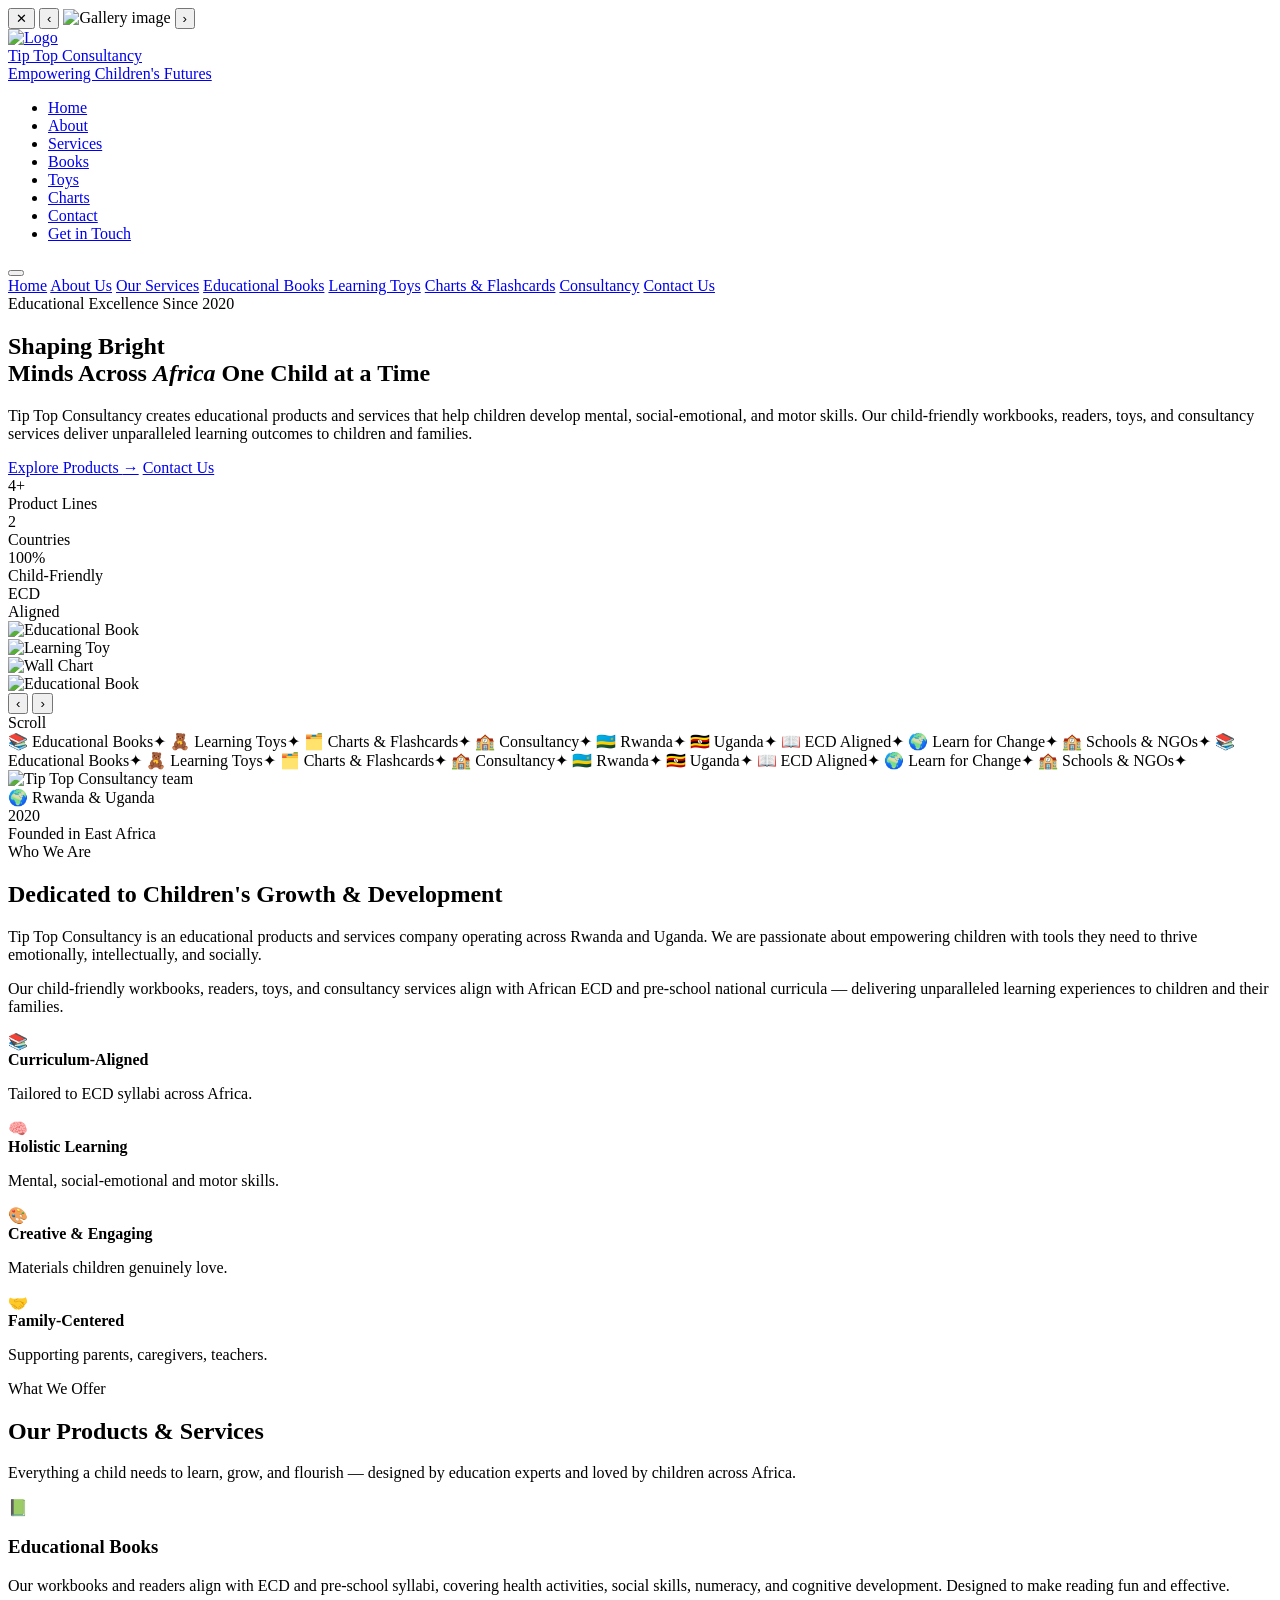
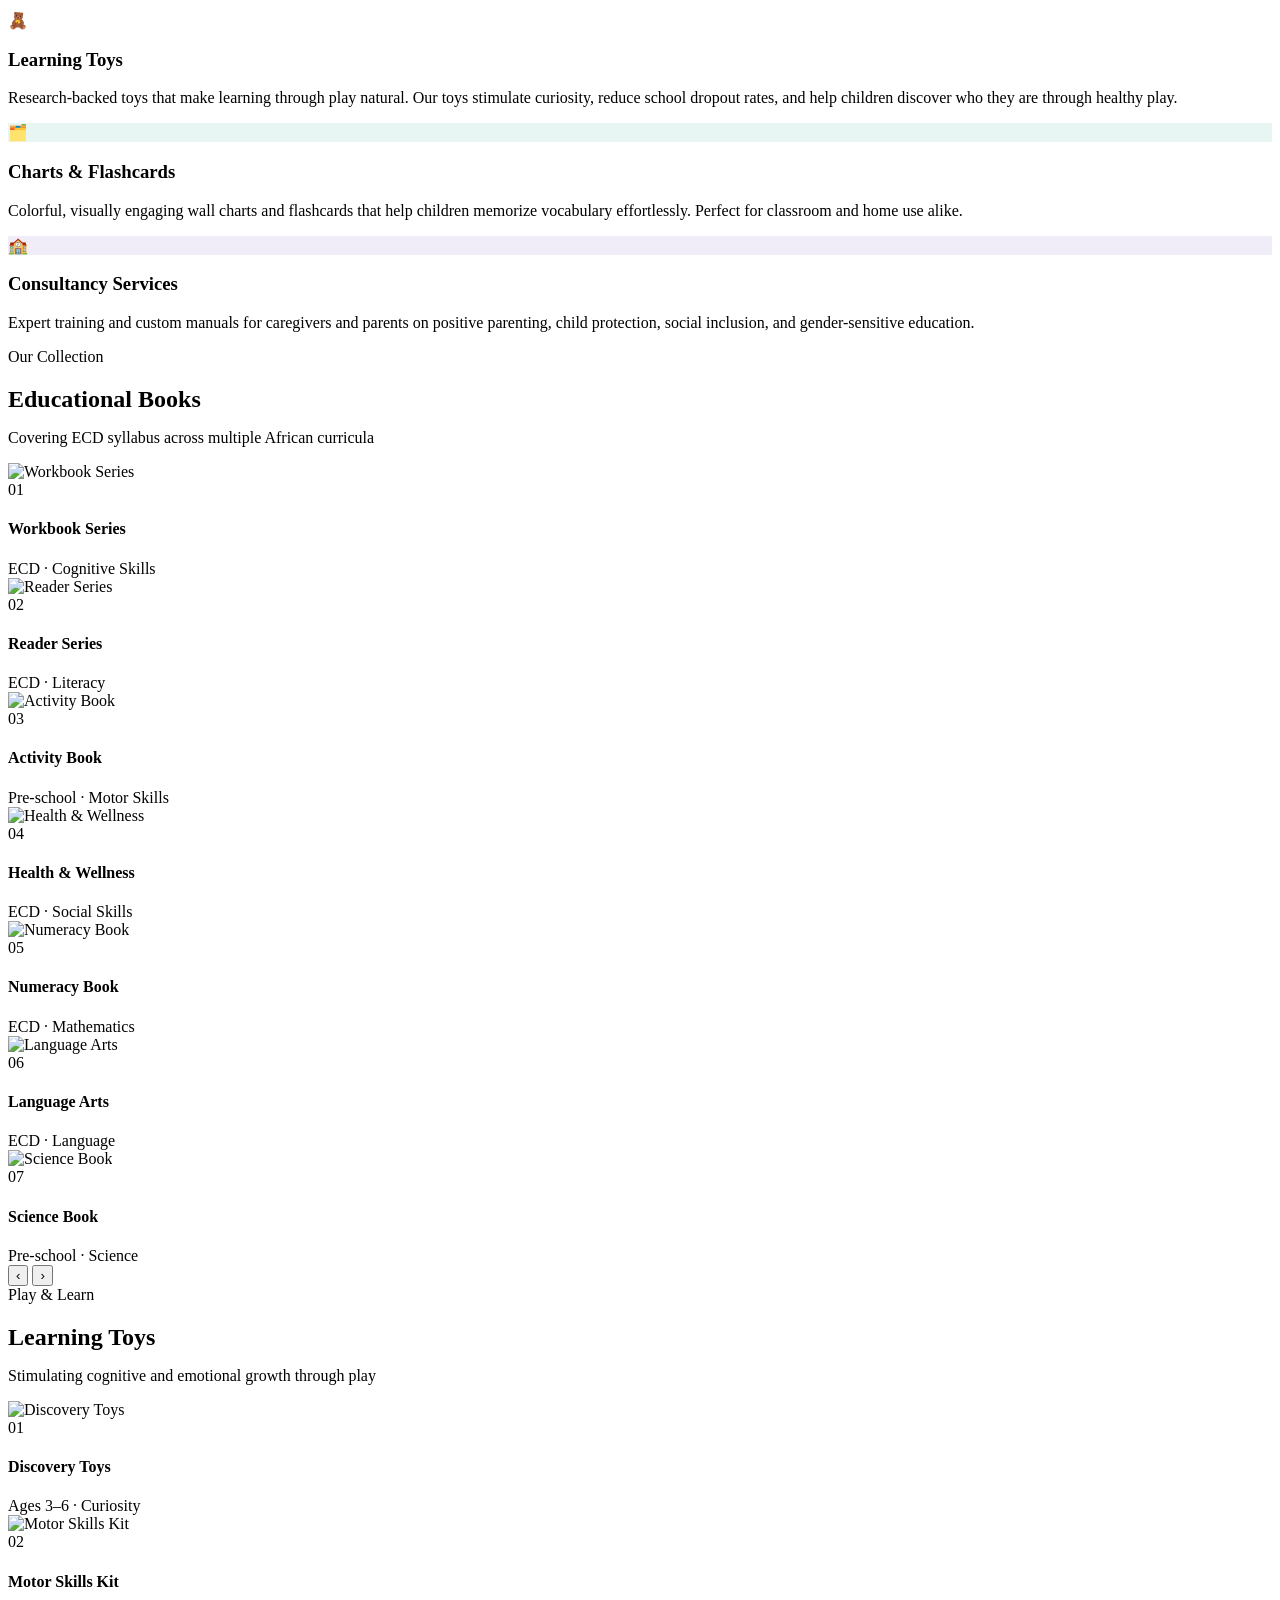
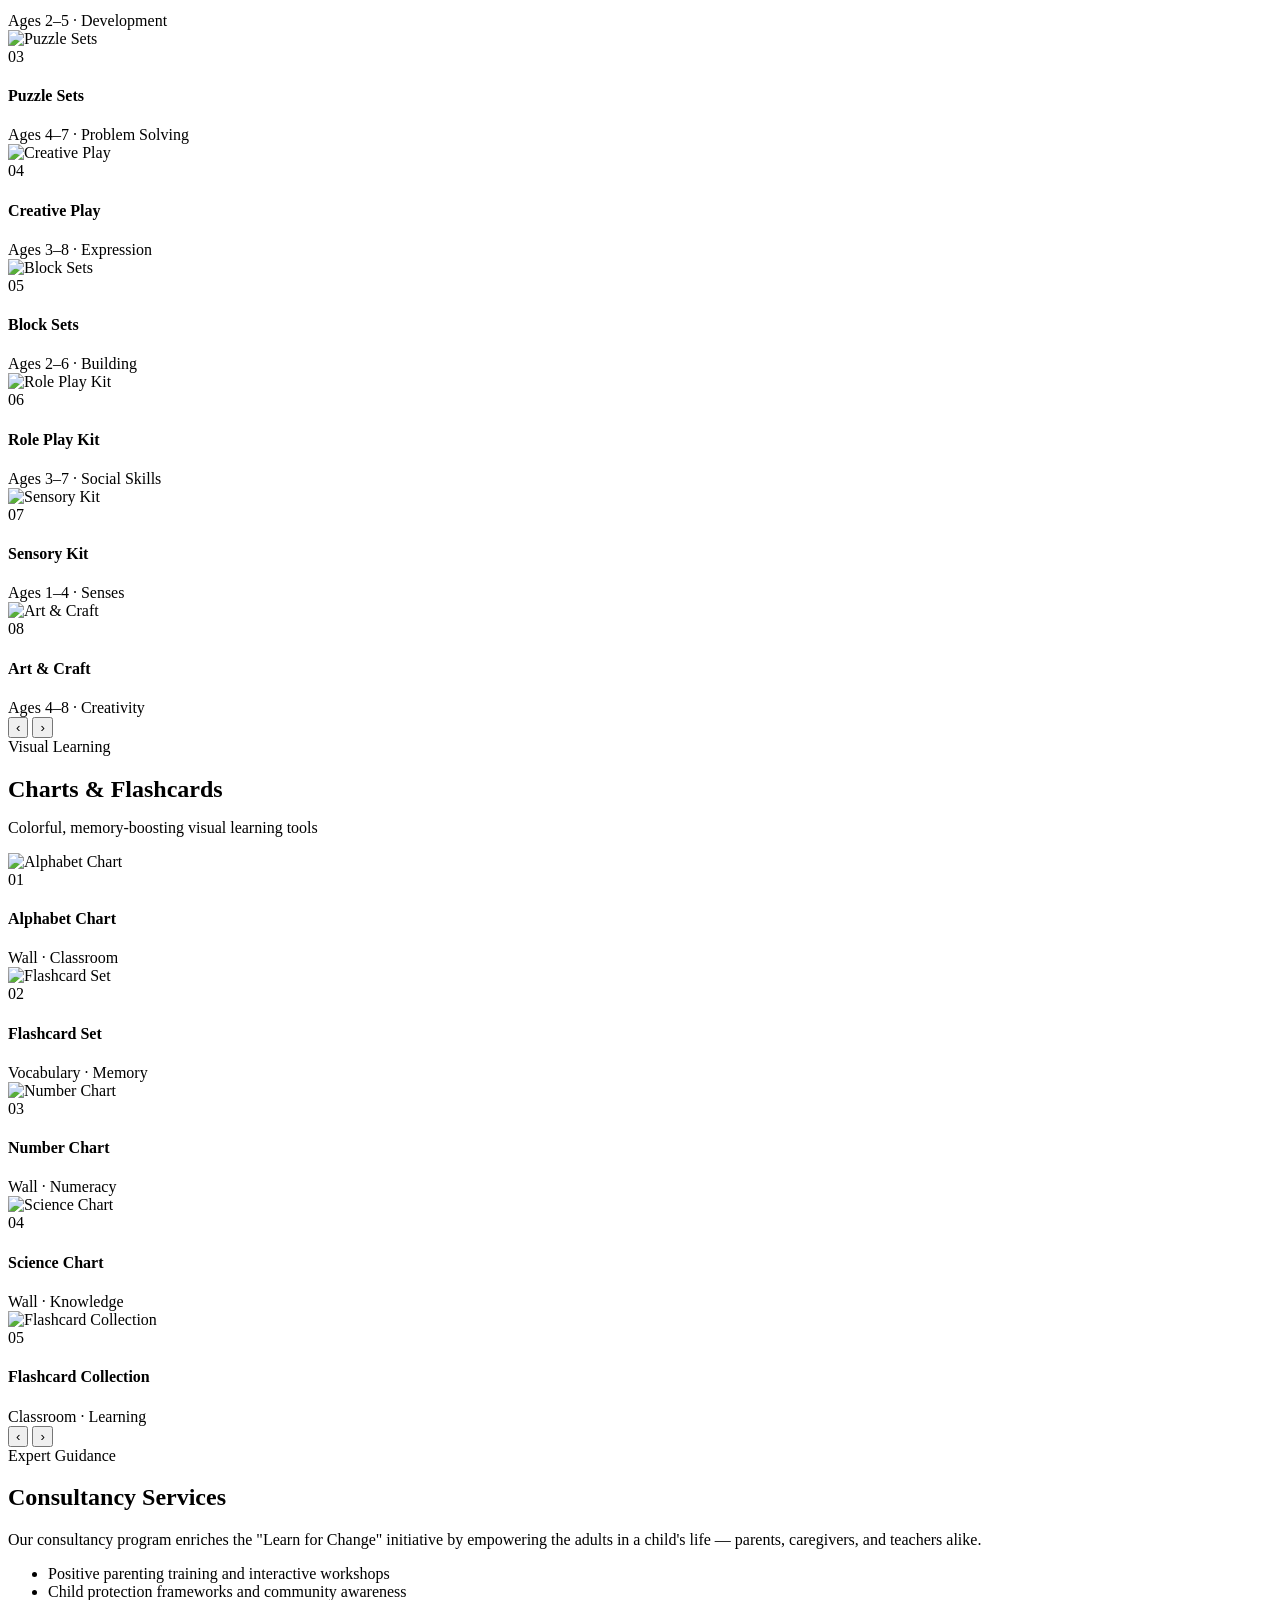
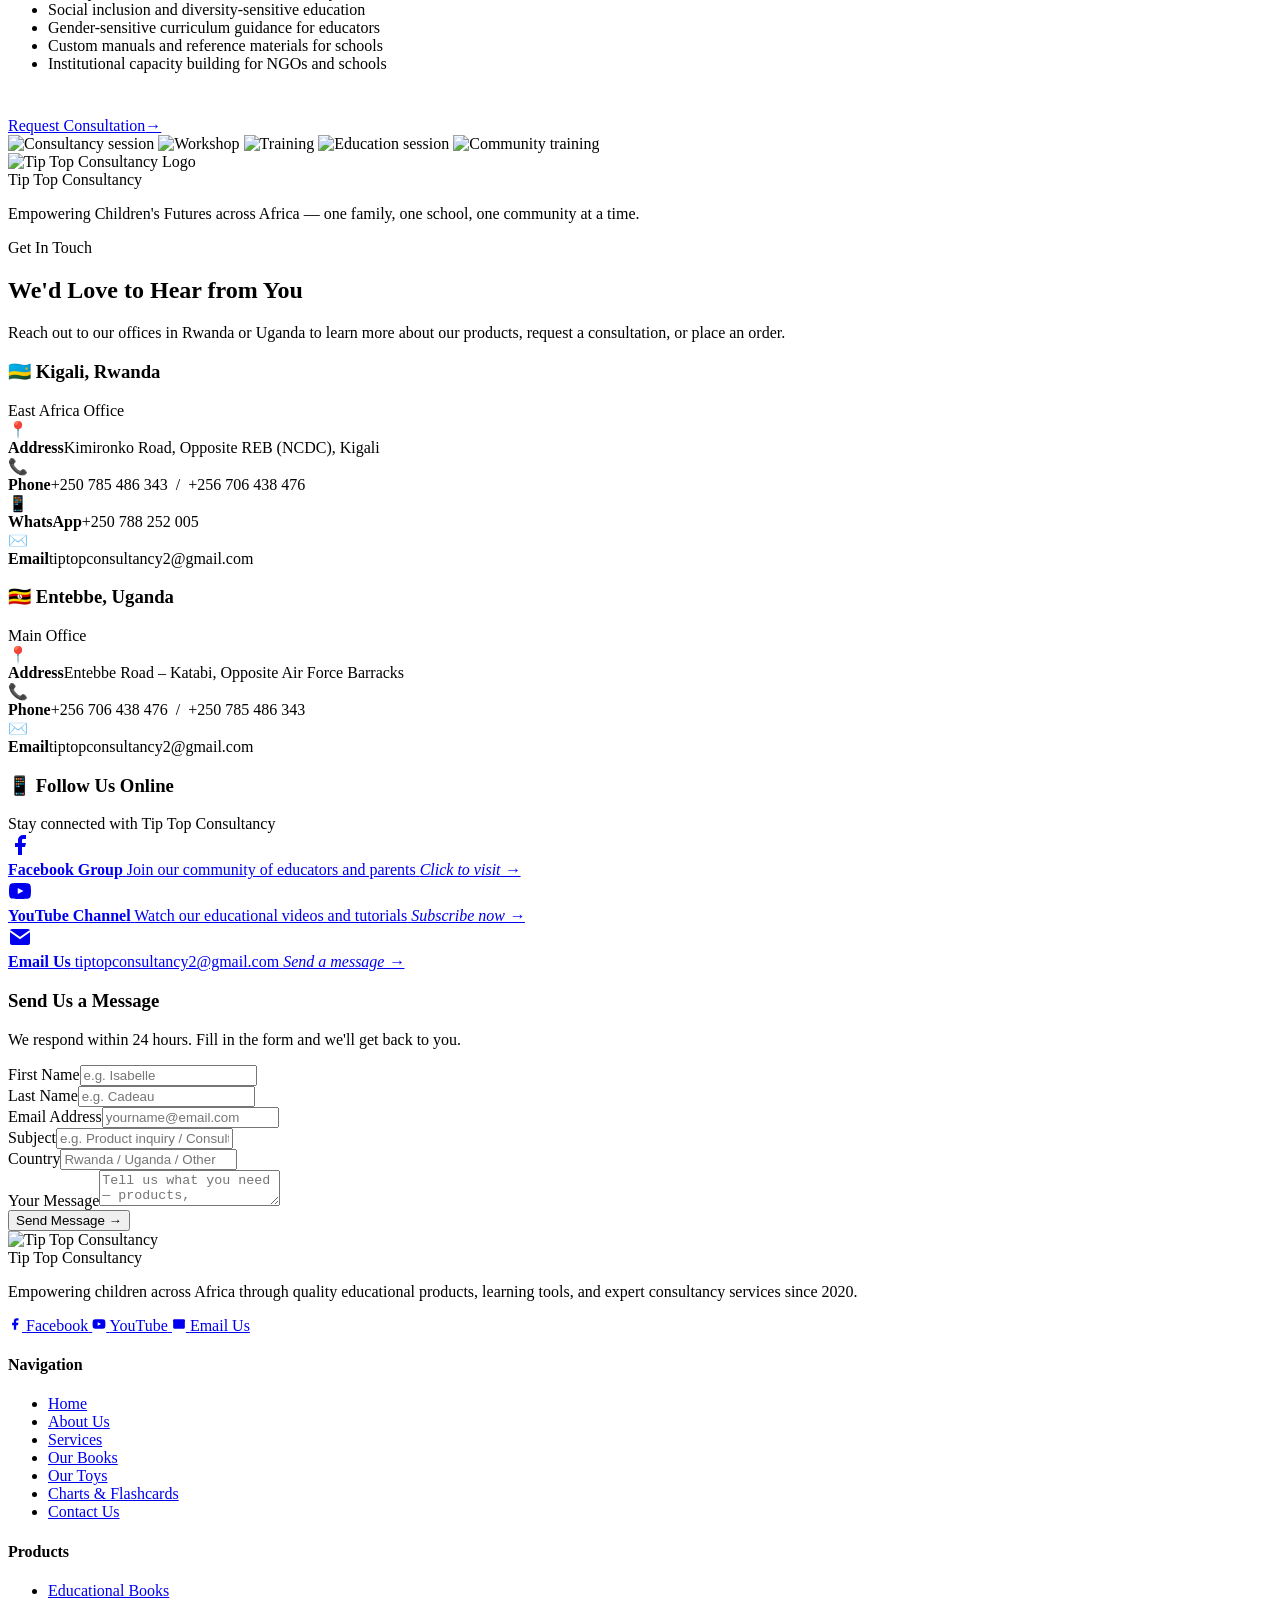
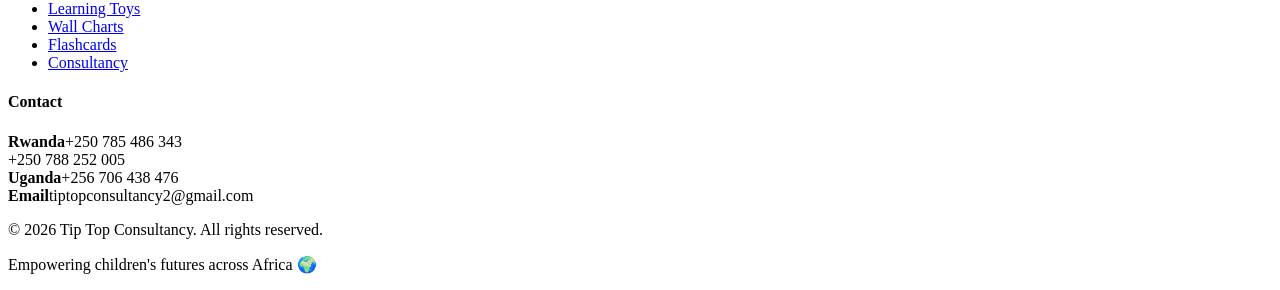
==== index.html @ 63ef4eb4 "adding more content to the page" ====
<!DOCTYPE html>
<html lang="en">
<head>
<meta charset="UTF-8"/>
<meta name="viewport" content="width=device-width, initial-scale=1.0"/>
<title>Tip Top Consultancy – Empowering Children's Futures</title>
<link rel="preconnect" href="https://fonts.googleapis.com"/>
<link rel="preconnect" href="https://fonts.gstatic.com" crossorigin/>
<link href="https://fonts.googleapis.com/css2?family=Cormorant+Garamond:ital,wght@0,600;0,700;1,600&family=Plus+Jakarta+Sans:wght@300;400;500;600;700&display=swap" rel="stylesheet"/>
<link rel="stylesheet" href="style.css"/>
</head>
<body>

<!-- LIGHTBOX -->
<div class="lightbox" id="lightbox" role="dialog" aria-modal="true">
  <button class="lightbox-close" id="lbClose" aria-label="Close">✕</button>
  <button class="lightbox-nav lightbox-prev" id="lbPrev" aria-label="Previous">&#8249;</button>
  <img class="lightbox-img" id="lbImg" src="" alt="Gallery image" decoding="async"/>
  <button class="lightbox-nav lightbox-next" id="lbNext" aria-label="Next">&#8250;</button>
  <div class="lightbox-counter" id="lbCounter"></div>
</div>

<!-- NAVBAR -->
<nav class="navbar" id="navbar">
  <a class="nav-brand" href="#home">
    <div class="nav-logo-wrap">
      <img src="https://res.cloudinary.com/nrob/image/upload/f_auto,q_auto,w_84/v1685521829/tip%20top%20consultancy/zmyn7wtr7yauhd8f1bow.jpg" alt="Logo" width="42" height="42"/>
    </div>
    <div>
      <div class="nav-brand-name">Tip Top Consultancy</div>
      <span class="nav-brand-sub">Empowering Children's Futures</span>
    </div>
  </a>
  <ul class="nav-links">
    <li><a href="#home">Home</a></li>
    <li><a href="#about">About</a></li>
    <li><a href="#services">Services</a></li>
    <li><a href="#gallery-books">Books</a></li>
    <li><a href="#gallery-toys">Toys</a></li>
    <li><a href="#gallery-charts">Charts</a></li>
    <li><a href="#contact">Contact</a></li>
    <li><a href="#contact" class="nav-cta">Get in Touch</a></li>
  </ul>
  <button class="nav-toggle" id="navToggle" aria-label="Toggle menu">
    <span></span><span></span><span></span>
  </button>
</nav>

<!-- MOBILE NAV -->
<div class="mobile-nav" id="mobileNav">
  <a href="#home">Home</a>
  <a href="#about">About Us</a>
  <a href="#services">Our Services</a>
  <a href="#gallery-books">Educational Books</a>
  <a href="#gallery-toys">Learning Toys</a>
  <a href="#gallery-charts">Charts &amp; Flashcards</a>
  <a href="#consultancy">Consultancy</a>
  <a href="#contact">Contact Us</a>
</div>

<!-- HERO -->
<section class="hero" id="home">
  <div class="hero-inner">
    <div class="hero-content">
      <div class="hero-badge"><span class="badge-dot"></span>Educational Excellence Since 2020</div>
      <h1 class="hero-title">
        Shaping Bright<br/>Minds Across <em>Africa</em>
        <span class="line2">One Child at a Time</span>
      </h1>
      <p class="hero-desc">Tip Top Consultancy creates educational products and services that help children develop mental, social-emotional, and motor skills. Our child-friendly workbooks, readers, toys, and consultancy services deliver unparalleled learning outcomes to children and families.</p>
      <div class="hero-actions">
        <a href="#services" class="btn-primary">Explore Products <span class="btn-arrow">→</span></a>
        <a href="#contact" class="btn-outline">Contact Us</a>
      </div>
      <div class="hero-stats">
        <div class="stat"><div class="stat-num">4+</div><div class="stat-label">Product Lines</div></div>
        <div class="stat"><div class="stat-num">2</div><div class="stat-label">Countries</div></div>
        <div class="stat"><div class="stat-num">100%</div><div class="stat-label">Child-Friendly</div></div>
        <div class="stat"><div class="stat-num">ECD</div><div class="stat-label">Aligned</div></div>
      </div>
    </div>
    <div class="hero-visual">
      <div class="hero-carousel" id="heroCarousel">
        <div class="hero-carousel-track" id="heroTrack">
          <div class="hero-carousel-slide">
            <img src="https://res.cloudinary.com/nrob/image/upload/f_auto,q_auto,w_500/v1685181320/tip%20top%20consultancy/books/rvys1wx2kkfhpd4tkihe.png" alt="Educational Book"/>
          </div>
          <div class="hero-carousel-slide">
            <img src="https://res.cloudinary.com/nrob/image/upload/f_auto,q_auto,w_500/v1685186676/tip%20top%20consultancy/toys/t78ldaralz1fa2epsjgy.jpg" alt="Learning Toy"/>
          </div>
          <div class="hero-carousel-slide">
            <img src="https://res.cloudinary.com/nrob/image/upload/f_auto,q_auto,w_500/v1685442504/tip%20top%20consultancy/charts/okpsomvbtfusxukiizua.jpg" alt="Wall Chart"/>
          </div>
          <div class="hero-carousel-slide">
            <img src="https://res.cloudinary.com/nrob/image/upload/f_auto,q_auto,w_500/v1685181319/tip%20top%20consultancy/books/ftvb6mp5kpweg12ryky6.png" alt="Educational Book"/>
          </div>
        </div>
        <button class="hero-carousel-btn prev" id="heroPrev" aria-label="Previous">&#8249;</button>
        <button class="hero-carousel-btn next" id="heroNext" aria-label="Next">&#8250;</button>
        <div class="hero-carousel-dots" id="heroDots"></div>
      </div>
    </div>
  </div>
  <div class="hero-scroll"><span>Scroll</span><div class="scroll-line"></div></div>
</section>

<!-- MARQUEE -->
<div class="marquee-wrap">
  <div class="marquee-track">
    <span>📚 Educational Books</span><span class="sep">✦</span>
    <span>🧸 Learning Toys</span><span class="sep">✦</span>
    <span>🗂️ Charts &amp; Flashcards</span><span class="sep">✦</span>
    <span>🏫 Consultancy</span><span class="sep">✦</span>
    <span>🇷🇼 Rwanda</span><span class="sep">✦</span>
    <span>🇺🇬 Uganda</span><span class="sep">✦</span>
    <span>📖 ECD Aligned</span><span class="sep">✦</span>
    <span>🌍 Learn for Change</span><span class="sep">✦</span>
    <span>🏫 Schools &amp; NGOs</span><span class="sep">✦</span>
    <span>📚 Educational Books</span><span class="sep">✦</span>
    <span>🧸 Learning Toys</span><span class="sep">✦</span>
    <span>🗂️ Charts &amp; Flashcards</span><span class="sep">✦</span>
    <span>🏫 Consultancy</span><span class="sep">✦</span>
    <span>🇷🇼 Rwanda</span><span class="sep">✦</span>
    <span>🇺🇬 Uganda</span><span class="sep">✦</span>
    <span>📖 ECD Aligned</span><span class="sep">✦</span>
    <span>🌍 Learn for Change</span><span class="sep">✦</span>
    <span>🏫 Schools &amp; NGOs</span><span class="sep">✦</span>
  </div>
</div>

<!-- ABOUT -->
<section id="about" class="about-bg">
  <div class="about-grid">
    <div class="about-img-wrap rv left">
      <img class="about-img-main"
        src="https://res.cloudinary.com/nrob/image/upload/f_auto,q_auto,w_900/v1685187122/tip%20top%20consultancy/services/a1ob6vhsfiyrfxk6lrmh.jpg"
        alt="Tip Top Consultancy team" loading="lazy" decoding="async"/>
      <div class="about-img-overlay"></div>
      <div class="about-pill">🌍 Rwanda &amp; Uganda</div>
      <div class="about-accent-card">
        <div class="big">2020</div>
        <div class="small">Founded in East Africa</div>
      </div>
    </div>
    <div class="about-body rv right">
      <div class="tag">Who We Are</div>
      <h2 class="sec-title">Dedicated to Children's Growth &amp; Development</h2>
      <p class="sec-desc">Tip Top Consultancy is an educational products and services company operating across Rwanda and Uganda. We are passionate about empowering children with tools they need to thrive emotionally, intellectually, and socially.</p>
      <p class="sec-desc" style="margin-top:10px">Our child-friendly workbooks, readers, toys, and consultancy services align with African ECD and pre-school national curricula — delivering unparalleled learning experiences to children and their families.</p>
      <div class="about-values">
        <div class="value-item"><div class="value-icon">📚</div><div class="value-text"><strong>Curriculum-Aligned</strong><p>Tailored to ECD syllabi across Africa.</p></div></div>
        <div class="value-item"><div class="value-icon">🧠</div><div class="value-text"><strong>Holistic Learning</strong><p>Mental, social-emotional and motor skills.</p></div></div>
        <div class="value-item"><div class="value-icon">🎨</div><div class="value-text"><strong>Creative &amp; Engaging</strong><p>Materials children genuinely love.</p></div></div>
        <div class="value-item"><div class="value-icon">🤝</div><div class="value-text"><strong>Family-Centered</strong><p>Supporting parents, caregivers, teachers.</p></div></div>
      </div>
    </div>
  </div>
</section>

<!-- SERVICES -->
<section class="sec services-bg" id="services">
  <div class="sec-in">
    <div class="sec-hd c">
      <div class="tag rv up">What We Offer</div>
      <h2 class="sec-title rv up" data-delay="80">Our Products &amp; Services</h2>
      <p class="sec-desc rv up" data-delay="160">Everything a child needs to learn, grow, and flourish — designed by education experts and loved by children across Africa.</p>
    </div>
    <div class="products-grid">
      <div class="product-card rv up" data-delay="0"><div class="product-card-top"></div><div class="product-card-body"><div class="product-emoji-wrap">📗</div><h3>Educational Books</h3><p>Our workbooks and readers align with ECD and pre-school syllabi, covering health activities, social skills, numeracy, and cognitive development. Designed to make reading fun and effective.</p></div></div>
      <div class="product-card rv up" data-delay="90"><div class="product-card-top orange"></div><div class="product-card-body"><div class="product-emoji-wrap" style="background:var(--op);border-color:var(--ol)">🧸</div><h3>Learning Toys</h3><p>Research-backed toys that make learning through play natural. Our toys stimulate curiosity, reduce school dropout rates, and help children discover who they are through healthy play.</p></div></div>
      <div class="product-card rv up" data-delay="180"><div class="product-card-top teal"></div><div class="product-card-body"><div class="product-emoji-wrap" style="background:#e8f6f3;border-color:#b8e8da">🗂️</div><h3>Charts &amp; Flashcards</h3><p>Colorful, visually engaging wall charts and flashcards that help children memorize vocabulary effortlessly. Perfect for classroom and home use alike.</p></div></div>
      <div class="product-card rv up" data-delay="270"><div class="product-card-top purple"></div><div class="product-card-body"><div class="product-emoji-wrap" style="background:#f0edf8;border-color:#d4c8ed">🏫</div><h3>Consultancy Services</h3><p>Expert training and custom manuals for caregivers and parents on positive parenting, child protection, social inclusion, and gender-sensitive education.</p></div></div>
    </div>
  </div>
</section>

<!-- BOOKS GALLERY -->
<section class="gal-sec" id="gallery-books">
  <div class="gal-sec-wrap">
    <div class="gal-in">
      <div class="gal-hd rv up">
        <div class="tag">Our Collection</div>
        <h2 class="sec-title" style="margin-bottom:0">Educational Books</h2>
        <p class="gal-count">Covering ECD syllabus across multiple African curricula</p>
      </div>
      <div class="card-slider" id="booksSlider">
        <div class="card-slider-viewport">
          <div class="card-slider-track" id="booksTrack">
            <div class="card-slide" data-src="https://res.cloudinary.com/nrob/image/upload/f_auto,q_auto,w_800/v1685181320/tip%20top%20consultancy/books/rvys1wx2kkfhpd4tkihe.png">
              <div class="card-img-wrap"><img src="https://res.cloudinary.com/nrob/image/upload/f_auto,q_auto,w_600/v1685181320/tip%20top%20consultancy/books/rvys1wx2kkfhpd4tkihe.png" alt="Workbook Series" loading="lazy"/></div>
              <div class="card-info"><span class="card-num">01</span><h4>Workbook Series</h4><span class="card-tag">ECD · Cognitive Skills</span></div>
            </div>
            <div class="card-slide" data-src="https://res.cloudinary.com/nrob/image/upload/f_auto,q_auto,w_800/v1685181319/tip%20top%20consultancy/books/ftvb6mp5kpweg12ryky6.png">
              <div class="card-img-wrap"><img src="https://res.cloudinary.com/nrob/image/upload/f_auto,q_auto,w_600/v1685181319/tip%20top%20consultancy/books/ftvb6mp5kpweg12ryky6.png" alt="Reader Series" loading="lazy"/></div>
              <div class="card-info"><span class="card-num">02</span><h4>Reader Series</h4><span class="card-tag">ECD · Literacy</span></div>
            </div>
            <div class="card-slide" data-src="https://res.cloudinary.com/nrob/image/upload/f_auto,q_auto,w_800/v1685181319/tip%20top%20consultancy/books/dbvgu6tjw8wcuavwlauq.png">
              <div class="card-img-wrap"><img src="https://res.cloudinary.com/nrob/image/upload/f_auto,q_auto,w_600/v1685181319/tip%20top%20consultancy/books/dbvgu6tjw8wcuavwlauq.png" alt="Activity Book" loading="lazy"/></div>
              <div class="card-info"><span class="card-num">03</span><h4>Activity Book</h4><span class="card-tag">Pre-school · Motor Skills</span></div>
            </div>
            <div class="card-slide" data-src="https://res.cloudinary.com/nrob/image/upload/f_auto,q_auto,w_800/v1685181318/tip%20top%20consultancy/books/rcb2ph1xemdfa4cb8fve.png">
              <div class="card-img-wrap"><img src="https://res.cloudinary.com/nrob/image/upload/f_auto,q_auto,w_600/v1685181318/tip%20top%20consultancy/books/rcb2ph1xemdfa4cb8fve.png" alt="Health & Wellness" loading="lazy"/></div>
              <div class="card-info"><span class="card-num">04</span><h4>Health &amp; Wellness</h4><span class="card-tag">ECD · Social Skills</span></div>
            </div>
            <div class="card-slide" data-src="https://res.cloudinary.com/nrob/image/upload/f_auto,q_auto,w_800/v1685181318/tip%20top%20consultancy/books/u1to9rslqr6dfrheoatk.png">
              <div class="card-img-wrap"><img src="https://res.cloudinary.com/nrob/image/upload/f_auto,q_auto,w_600/v1685181318/tip%20top%20consultancy/books/u1to9rslqr6dfrheoatk.png" alt="Numeracy Book" loading="lazy"/></div>
              <div class="card-info"><span class="card-num">05</span><h4>Numeracy Book</h4><span class="card-tag">ECD · Mathematics</span></div>
            </div>
            <div class="card-slide" data-src="https://res.cloudinary.com/nrob/image/upload/f_auto,q_auto,w_800/v1685181319/tip%20top%20consultancy/books/cdmie2urpyzjh9b4lblq.png">
              <div class="card-img-wrap"><img src="https://res.cloudinary.com/nrob/image/upload/f_auto,q_auto,w_600/v1685181319/tip%20top%20consultancy/books/cdmie2urpyzjh9b4lblq.png" alt="Language Arts" loading="lazy"/></div>
              <div class="card-info"><span class="card-num">06</span><h4>Language Arts</h4><span class="card-tag">ECD · Language</span></div>
            </div>
            <div class="card-slide" data-src="https://res.cloudinary.com/nrob/image/upload/f_auto,q_auto,w_800/v1685181318/tip%20top%20consultancy/books/c7e9fm8v5jlr22kbdmjp.png">
              <div class="card-img-wrap"><img src="https://res.cloudinary.com/nrob/image/upload/f_auto,q_auto,w_600/v1685181318/tip%20top%20consultancy/books/c7e9fm8v5jlr22kbdmjp.png" alt="Science Book" loading="lazy"/></div>
              <div class="card-info"><span class="card-num">07</span><h4>Science Book</h4><span class="card-tag">Pre-school · Science</span></div>
            </div>
          </div>
        </div>
        <button class="cs-btn cs-prev" id="booksPrev" aria-label="Previous">&#8249;</button>
        <button class="cs-btn cs-next" id="booksNext" aria-label="Next">&#8250;</button>
        <div class="cs-footer">
          <div class="cs-dots" id="booksDots"></div>
          <div class="cs-progress"><div class="cs-bar" id="booksBar"></div></div>
        </div>
      </div>
    </div>
  </div>
</section>

<!-- TOYS GALLERY -->
<section class="gal-sec" id="gallery-toys">
  <div class="gal-sec-wrap alt">
    <div class="gal-in">
      <div class="gal-hd rv up">
        <div class="tag or">Play &amp; Learn</div>
        <h2 class="sec-title" style="margin-bottom:0">Learning Toys</h2>
        <p class="gal-count">Stimulating cognitive and emotional growth through play</p>
      </div>
      <div class="card-slider" id="toysSlider">
        <div class="card-slider-viewport">
          <div class="card-slider-track" id="toysTrack">
            <div class="card-slide" data-src="https://res.cloudinary.com/nrob/image/upload/f_auto,q_auto,w_800/v1685186676/tip%20top%20consultancy/toys/t78ldaralz1fa2epsjgy.jpg">
              <div class="card-img-wrap"><img src="https://res.cloudinary.com/nrob/image/upload/f_auto,q_auto,w_600/v1685186676/tip%20top%20consultancy/toys/t78ldaralz1fa2epsjgy.jpg" alt="Discovery Toys" loading="lazy"/></div>
              <div class="card-info"><span class="card-num">01</span><h4>Discovery Toys</h4><span class="card-tag">Ages 3–6 · Curiosity</span></div>
            </div>
            <div class="card-slide" data-src="https://res.cloudinary.com/nrob/image/upload/f_auto,q_auto,w_800/v1685186676/tip%20top%20consultancy/toys/qyn3mf5iutez472ssaeo.jpg">
              <div class="card-img-wrap"><img src="https://res.cloudinary.com/nrob/image/upload/f_auto,q_auto,w_600/v1685186676/tip%20top%20consultancy/toys/qyn3mf5iutez472ssaeo.jpg" alt="Motor Skills Kit" loading="lazy"/></div>
              <div class="card-info"><span class="card-num">02</span><h4>Motor Skills Kit</h4><span class="card-tag">Ages 2–5 · Development</span></div>
            </div>
            <div class="card-slide" data-src="https://res.cloudinary.com/nrob/image/upload/f_auto,q_auto,w_800/v1685186677/tip%20top%20consultancy/toys/e4f0pzl16awjnawbuwhh.jpg">
              <div class="card-img-wrap"><img src="https://res.cloudinary.com/nrob/image/upload/f_auto,q_auto,w_600/v1685186677/tip%20top%20consultancy/toys/e4f0pzl16awjnawbuwhh.jpg" alt="Puzzle Sets" loading="lazy"/></div>
              <div class="card-info"><span class="card-num">03</span><h4>Puzzle Sets</h4><span class="card-tag">Ages 4–7 · Problem Solving</span></div>
            </div>
            <div class="card-slide" data-src="https://res.cloudinary.com/nrob/image/upload/f_auto,q_auto,w_800/v1685186676/tip%20top%20consultancy/toys/eayu9dyz5bhxuddlw5vg.jpg">
              <div class="card-img-wrap"><img src="https://res.cloudinary.com/nrob/image/upload/f_auto,q_auto,w_600/v1685186676/tip%20top%20consultancy/toys/eayu9dyz5bhxuddlw5vg.jpg" alt="Creative Play" loading="lazy"/></div>
              <div class="card-info"><span class="card-num">04</span><h4>Creative Play</h4><span class="card-tag">Ages 3–8 · Expression</span></div>
            </div>
            <div class="card-slide" data-src="https://res.cloudinary.com/nrob/image/upload/f_auto,q_auto,w_800/v1685186676/tip%20top%20consultancy/toys/klt6dzpdlar62vd44tw8.jpg">
              <div class="card-img-wrap"><img src="https://res.cloudinary.com/nrob/image/upload/f_auto,q_auto,w_600/v1685186676/tip%20top%20consultancy/toys/klt6dzpdlar62vd44tw8.jpg" alt="Block Sets" loading="lazy"/></div>
              <div class="card-info"><span class="card-num">05</span><h4>Block Sets</h4><span class="card-tag">Ages 2–6 · Building</span></div>
            </div>
            <div class="card-slide" data-src="https://res.cloudinary.com/nrob/image/upload/f_auto,q_auto,w_800/v1685186679/tip%20top%20consultancy/toys/oq2hvmbma0qsqq9yi3mq.jpg">
              <div class="card-img-wrap"><img src="https://res.cloudinary.com/nrob/image/upload/f_auto,q_auto,w_600/v1685186679/tip%20top%20consultancy/toys/oq2hvmbma0qsqq9yi3mq.jpg" alt="Role Play Kit" loading="lazy"/></div>
              <div class="card-info"><span class="card-num">06</span><h4>Role Play Kit</h4><span class="card-tag">Ages 3–7 · Social Skills</span></div>
            </div>
            <div class="card-slide" data-src="https://res.cloudinary.com/nrob/image/upload/f_auto,q_auto,w_800/v1685186676/tip%20top%20consultancy/toys/iqakmn9gwlryi7khbqgx.jpg">
              <div class="card-img-wrap"><img src="https://res.cloudinary.com/nrob/image/upload/f_auto,q_auto,w_600/v1685186676/tip%20top%20consultancy/toys/iqakmn9gwlryi7khbqgx.jpg" alt="Sensory Kit" loading="lazy"/></div>
              <div class="card-info"><span class="card-num">07</span><h4>Sensory Kit</h4><span class="card-tag">Ages 1–4 · Senses</span></div>
            </div>
            <div class="card-slide" data-src="https://res.cloudinary.com/nrob/image/upload/f_auto,q_auto,w_800/v1685186676/tip%20top%20consultancy/toys/iph239e4ijt4j4gv5qvb.jpg">
              <div class="card-img-wrap"><img src="https://res.cloudinary.com/nrob/image/upload/f_auto,q_auto,w_600/v1685186676/tip%20top%20consultancy/toys/iph239e4ijt4j4gv5qvb.jpg" alt="Art & Craft" loading="lazy"/></div>
              <div class="card-info"><span class="card-num">08</span><h4>Art &amp; Craft</h4><span class="card-tag">Ages 4–8 · Creativity</span></div>
            </div>
          </div>
        </div>
        <button class="cs-btn cs-prev" id="toysPrev" aria-label="Previous">&#8249;</button>
        <button class="cs-btn cs-next" id="toysNext" aria-label="Next">&#8250;</button>
        <div class="cs-footer">
          <div class="cs-dots" id="toysDots"></div>
          <div class="cs-progress"><div class="cs-bar" id="toysBar"></div></div>
        </div>
      </div>
    </div>
  </div>
</section>

<!-- CHARTS GALLERY -->
<section class="gal-sec" id="gallery-charts">
  <div class="gal-sec-wrap">
    <div class="gal-in">
      <div class="gal-hd rv up">
        <div class="tag">Visual Learning</div>
        <h2 class="sec-title" style="margin-bottom:0">Charts &amp; Flashcards</h2>
        <p class="gal-count">Colorful, memory-boosting visual learning tools</p>
      </div>
      <div class="card-slider" id="chartsSlider">
        <div class="card-slider-viewport">
          <div class="card-slider-track" id="chartsTrack">
            <div class="card-slide" data-src="https://res.cloudinary.com/nrob/image/upload/f_auto,q_auto,w_800/v1685442504/tip%20top%20consultancy/charts/okpsomvbtfusxukiizua.jpg">
              <div class="card-img-wrap"><img src="https://res.cloudinary.com/nrob/image/upload/f_auto,q_auto,w_600/v1685442504/tip%20top%20consultancy/charts/okpsomvbtfusxukiizua.jpg" alt="Alphabet Chart" loading="lazy"/></div>
              <div class="card-info"><span class="card-num">01</span><h4>Alphabet Chart</h4><span class="card-tag">Wall · Classroom</span></div>
            </div>
            <div class="card-slide" data-src="https://res.cloudinary.com/nrob/image/upload/f_auto,q_auto,w_800/v1685442503/tip%20top%20consultancy/charts/u3pxexlhciuws4bl4w8l.jpg">
              <div class="card-img-wrap"><img src="https://res.cloudinary.com/nrob/image/upload/f_auto,q_auto,w_600/v1685442503/tip%20top%20consultancy/charts/u3pxexlhciuws4bl4w8l.jpg" alt="Flashcard Set" loading="lazy"/></div>
              <div class="card-info"><span class="card-num">02</span><h4>Flashcard Set</h4><span class="card-tag">Vocabulary · Memory</span></div>
            </div>
            <div class="card-slide" data-src="https://res.cloudinary.com/nrob/image/upload/f_auto,q_auto,w_800/v1685442504/tip%20top%20consultancy/charts/iru7ewnnvvnciymkwz6z.jpg">
              <div class="card-img-wrap"><img src="https://res.cloudinary.com/nrob/image/upload/f_auto,q_auto,w_600/v1685442504/tip%20top%20consultancy/charts/iru7ewnnvvnciymkwz6z.jpg" alt="Number Chart" loading="lazy"/></div>
              <div class="card-info"><span class="card-num">03</span><h4>Number Chart</h4><span class="card-tag">Wall · Numeracy</span></div>
            </div>
            <div class="card-slide" data-src="https://res.cloudinary.com/nrob/image/upload/f_auto,q_auto,w_800/v1685442504/tip%20top%20consultancy/charts/pp3efjq7jmvoyrxfupqv.jpg">
              <div class="card-img-wrap"><img src="https://res.cloudinary.com/nrob/image/upload/f_auto,q_auto,w_600/v1685442504/tip%20top%20consultancy/charts/pp3efjq7jmvoyrxfupqv.jpg" alt="Science Chart" loading="lazy"/></div>
              <div class="card-info"><span class="card-num">04</span><h4>Science Chart</h4><span class="card-tag">Wall · Knowledge</span></div>
            </div>
            <div class="card-slide" data-src="https://res.cloudinary.com/nrob/image/upload/f_auto,q_auto,w_800/v1685442503/tip%20top%20consultancy/charts/tj3cdqve1zeechfe2h3e.jpg">
              <div class="card-img-wrap"><img src="https://res.cloudinary.com/nrob/image/upload/f_auto,q_auto,w_600/v1685442503/tip%20top%20consultancy/charts/tj3cdqve1zeechfe2h3e.jpg" alt="Flashcard Collection" loading="lazy"/></div>
              <div class="card-info"><span class="card-num">05</span><h4>Flashcard Collection</h4><span class="card-tag">Classroom · Learning</span></div>
            </div>
          </div>
        </div>
        <button class="cs-btn cs-prev" id="chartsPrev" aria-label="Previous">&#8249;</button>
        <button class="cs-btn cs-next" id="chartsNext" aria-label="Next">&#8250;</button>
        <div class="cs-footer">
          <div class="cs-dots" id="chartsDots"></div>
          <div class="cs-progress"><div class="cs-bar" id="chartsBar"></div></div>
        </div>
      </div>
    </div>
  </div>
</section>

<!-- CONSULTANCY -->
<section class="consult-bg" id="consultancy">
  <div class="consult-inner">
    <div class="rv left">
      <div class="tag">Expert Guidance</div>
      <h2 class="sec-title">Consultancy Services</h2>
      <p class="sec-desc">Our consultancy program enriches the "Learn for Change" initiative by empowering the adults in a child's life — parents, caregivers, and teachers alike.</p>
      <ul class="consult-list">
        <li>Positive parenting training and interactive workshops</li>
        <li>Child protection frameworks and community awareness</li>
        <li>Social inclusion and diversity-sensitive education</li>
        <li>Gender-sensitive curriculum guidance for educators</li>
        <li>Custom manuals and reference materials for schools</li>
        <li>Institutional capacity building for NGOs and schools</li>
      </ul>
      <a href="#contact" class="btn-primary" style="margin-top:28px;display:inline-flex">Request Consultation <span class="btn-arrow">→</span></a>
    </div>
    <div class="consult-gallery rv right">
      <img src="https://res.cloudinary.com/nrob/image/upload/f_auto,q_auto,w_700/v1685187122/tip%20top%20consultancy/services/a1ob6vhsfiyrfxk6lrmh.jpg" alt="Consultancy session" loading="lazy" decoding="async"/>
      <img src="https://res.cloudinary.com/nrob/image/upload/f_auto,q_auto,w_500/v1685187123/tip%20top%20consultancy/services/b4um7t7djzaa2jmlsv4b.jpg" alt="Workshop" loading="lazy" decoding="async"/>
      <img src="https://res.cloudinary.com/nrob/image/upload/f_auto,q_auto,w_500/v1685187122/tip%20top%20consultancy/services/yozgee8n2wncnlojvsil.jpg" alt="Training" loading="lazy" decoding="async"/>
      <img src="https://res.cloudinary.com/nrob/image/upload/f_auto,q_auto,w_500/v1685187122/tip%20top%20consultancy/services/myvedcfcjmn5r4pd5wv4.jpg" alt="Education session" loading="lazy" decoding="async"/>
      <img src="https://res.cloudinary.com/nrob/image/upload/f_auto,q_auto,w_500/v1685187122/tip%20top%20consultancy/services/qdw4hfb5ya2u1abafnwy.jpg" alt="Community training" loading="lazy" decoding="async"/>
    </div>
  </div>
</section>

<!-- BRAND -->
<section class="brand-section rv up">
  <img class="brand-logo-big"
    src="https://res.cloudinary.com/nrob/image/upload/f_auto,q_auto,w_280/v1685521829/tip%20top%20consultancy/zmyn7wtr7yauhd8f1bow.jpg"
    alt="Tip Top Consultancy Logo" width="140" height="140" loading="lazy" decoding="async"/>
  <div class="brand-name-big">Tip Top Consultancy</div>
  <p class="brand-tagline">Empowering Children's Futures across Africa — one family, one school, one community at a time.</p>
</section>

<!-- CONTACT -->
<section class="sec contact-bg" id="contact">
  <div class="sec-in">
    <div class="sec-hd c">
      <div class="tag rv up">Get In Touch</div>
      <h2 class="sec-title rv up" data-delay="80">We'd Love to Hear from You</h2>
      <p class="sec-desc rv up" data-delay="160">Reach out to our offices in Rwanda or Uganda to learn more about our products, request a consultation, or place an order.</p>
    </div>
    <div class="contact-grid">
      <div class="rv left">
        <div class="contact-card">
          <h3>🇷🇼 Kigali, Rwanda</h3>
          <span class="sub">East Africa Office</span>
          <div class="contact-row"><div class="contact-icon">📍</div><div class="contact-info"><strong>Address</strong><span>Kimironko Road, Opposite REB (NCDC), Kigali</span></div></div>
          <div class="contact-row"><div class="contact-icon">📞</div><div class="contact-info"><strong>Phone</strong><span>+250 785 486 343 &nbsp;/&nbsp; +256 706 438 476</span></div></div>
          <div class="contact-row"><div class="contact-icon">📱</div><div class="contact-info"><strong>WhatsApp</strong><span>+250 788 252 005</span></div></div>
          <div class="contact-row"><div class="contact-icon">✉️</div><div class="contact-info"><strong>Email</strong><span>tiptopconsultancy2@gmail.com</span></div></div>
        </div>
        <div class="contact-card">
          <h3>🇺🇬 Entebbe, Uganda</h3>
          <span class="sub">Main Office</span>
          <div class="contact-row"><div class="contact-icon">📍</div><div class="contact-info"><strong>Address</strong><span>Entebbe Road – Katabi, Opposite Air Force Barracks</span></div></div>
          <div class="contact-row"><div class="contact-icon">📞</div><div class="contact-info"><strong>Phone</strong><span>+256 706 438 476 &nbsp;/&nbsp; +250 785 486 343</span></div></div>
          <div class="contact-row"><div class="contact-icon">✉️</div><div class="contact-info"><strong>Email</strong><span>tiptopconsultancy2@gmail.com</span></div></div>
        </div>
        <div class="social-card">
          <h3>📱 Follow Us Online</h3>
          <span class="sub">Stay connected with Tip Top Consultancy</span>
          <div class="social-links-big">
            <a href="https://www.facebook.com/groups/1855516344772249/?ref=share" target="_blank" rel="noopener" class="social-link-big facebook">
              <div class="social-icon-big">
                <svg width="24" height="24" fill="currentColor" viewBox="0 0 24 24"><path d="M18 2h-3a5 5 0 00-5 5v3H7v4h3v8h4v-8h3l1-4h-4V7a1 1 0 011-1h3z"/></svg>
              </div>
              <div class="social-info-big">
                <strong>Facebook Group</strong>
                <span>Join our community of educators and parents</span>
                <em>Click to visit →</em>
              </div>
            </a>
            <a href="https://www.youtube.com/@tiptopbooks1400" target="_blank" rel="noopener" class="social-link-big youtube">
              <div class="social-icon-big">
                <svg width="24" height="24" fill="currentColor" viewBox="0 0 24 24"><path d="M22.54 6.42a2.78 2.78 0 00-1.95-1.96C18.88 4 12 4 12 4s-6.88 0-8.59.46A2.78 2.78 0 001.46 6.42 29 29 0 001 12a29 29 0 00.46 5.58 2.78 2.78 0 001.95 1.96C5.12 20 12 20 12 20s6.88 0 8.59-.46a2.78 2.78 0 001.95-1.96A29 29 0 0023 12a29 29 0 00-.46-5.58zM9.75 15.02V8.98L15.5 12l-5.75 3.02z"/></svg>
              </div>
              <div class="social-info-big">
                <strong>YouTube Channel</strong>
                <span>Watch our educational videos and tutorials</span>
                <em>Subscribe now →</em>
              </div>
            </a>
            <a href="mailto:tiptopconsultancy2@gmail.com" class="social-link-big email">
              <div class="social-icon-big">
                <svg width="24" height="24" fill="currentColor" viewBox="0 0 24 24"><path d="M4 4h16c1.1 0 2 .9 2 2v12c0 1.1-.9 2-2 2H4c-1.1 0-2-.9-2-2V6c0-1.1.9-2 2-2z"/><polyline points="22,6 12,13 2,6" fill="none" stroke="white" stroke-width="2"/></svg>
              </div>
              <div class="social-info-big">
                <strong>Email Us</strong>
                <span>tiptopconsultancy2@gmail.com</span>
                <em>Send a message →</em>
              </div>
            </a>
          </div>
        </div>
      </div>
      <div class="contact-form-card rv right">
        <h3>Send Us a Message</h3>
        <p class="form-sub">We respond within 24 hours. Fill in the form and we'll get back to you.</p>
        <div class="form-row">
          <div class="form-group"><label>First Name</label><input type="text" placeholder="e.g. Isabelle"/></div>
          <div class="form-group"><label>Last Name</label><input type="text" placeholder="e.g. Cadeau"/></div>
        </div>
        <div class="form-group"><label>Email Address</label><input type="email" placeholder="yourname@email.com"/></div>
        <div class="form-group"><label>Subject</label><input type="text" placeholder="e.g. Product inquiry / Consultancy request"/></div>
        <div class="form-group"><label>Country</label><input type="text" placeholder="Rwanda / Uganda / Other"/></div>
        <div class="form-group"><label>Your Message</label><textarea placeholder="Tell us what you need — products, consultation, order, or partnership…"></textarea></div>
        <button class="btn-form">Send Message →</button>
      </div>
    </div>
  </div>
</section>

<!-- FOOTER -->
<footer class="footer">
  <div class="footer-inner">
    <div class="footer-top">
      <div>
        <img class="footer-logo" src="https://res.cloudinary.com/nrob/image/upload/f_auto,q_auto,w_100/v1685521829/tip%20top%20consultancy/zmyn7wtr7yauhd8f1bow.jpg" alt="Tip Top Consultancy" width="50" height="50" loading="lazy" decoding="async"/>
        <div class="footer-brand-name">Tip Top Consultancy</div>
        <p class="footer-brand-desc">Empowering children across Africa through quality educational products, learning tools, and expert consultancy services since 2020.</p>
        <div class="social-links-footer">
          <a href="https://www.facebook.com/groups/1855516344772249/?ref=share" class="social-link-footer" target="_blank" rel="noopener">
            <svg width="14" height="14" fill="currentColor" viewBox="0 0 24 24"><path d="M18 2h-3a5 5 0 00-5 5v3H7v4h3v8h4v-8h3l1-4h-4V7a1 1 0 011-1h3z"/></svg>
            <span>Facebook</span>
          </a>
          <a href="https://www.youtube.com/@tiptopbooks1400" class="social-link-footer" target="_blank" rel="noopener">
            <svg width="14" height="14" fill="currentColor" viewBox="0 0 24 24"><path d="M22.54 6.42a2.78 2.78 0 00-1.95-1.96C18.88 4 12 4 12 4s-6.88 0-8.59.46A2.78 2.78 0 001.46 6.42 29 29 0 001 12a29 29 0 00.46 5.58 2.78 2.78 0 001.95 1.96C5.12 20 12 20 12 20s6.88 0 8.59-.46a2.78 2.78 0 001.95-1.96A29 29 0 0023 12a29 29 0 00-.46-5.58zM9.75 15.02V8.98L15.5 12l-5.75 3.02z"/></svg>
            <span>YouTube</span>
          </a>
          <a href="mailto:tiptopconsultancy2@gmail.com" class="social-link-footer">
            <svg width="14" height="14" fill="currentColor" viewBox="0 0 24 24"><path d="M4 4h16c1.1 0 2 .9 2 2v12c0 1.1-.9 2-2 2H4c-1.1 0-2-.9-2-2V6c0-1.1.9-2 2-2z"/><polyline points="22,6 12,13 2,6" fill="none" stroke="currentColor" stroke-width="2"/></svg>
            <span>Email Us</span>
          </a>
        </div>
      </div>
      <div class="footer-col"><h4>Navigation</h4><ul><li><a href="#home">Home</a></li><li><a href="#about">About Us</a></li><li><a href="#services">Services</a></li><li><a href="#gallery-books">Our Books</a></li><li><a href="#gallery-toys">Our Toys</a></li><li><a href="#gallery-charts">Charts &amp; Flashcards</a></li><li><a href="#contact">Contact Us</a></li></ul></div>
      <div class="footer-col"><h4>Products</h4><ul><li><a href="#gallery-books">Educational Books</a></li><li><a href="#gallery-toys">Learning Toys</a></li><li><a href="#gallery-charts">Wall Charts</a></li><li><a href="#gallery-charts">Flashcards</a></li><li><a href="#consultancy">Consultancy</a></li></ul></div>
      <div class="footer-col"><h4>Contact</h4>
        <div class="footer-contact-item"><strong>Rwanda</strong><span>+250 785 486 343<br/>+250 788 252 005</span></div>
        <div class="footer-contact-item"><strong>Uganda</strong><span>+256 706 438 476</span></div>
        <div class="footer-contact-item"><strong>Email</strong><span>tiptopconsultancy2@gmail.com</span></div>
      </div>
    </div>

    
    <div class="footer-bottom">
      <p class="footer-copy">© 2026 Tip Top Consultancy. All rights reserved.</p>
      <p class="footer-copy">Empowering children's futures across Africa 🌍</p>
    </div>
  </div>
</footer>

<script src="script.js"></script>
</body>
</html>
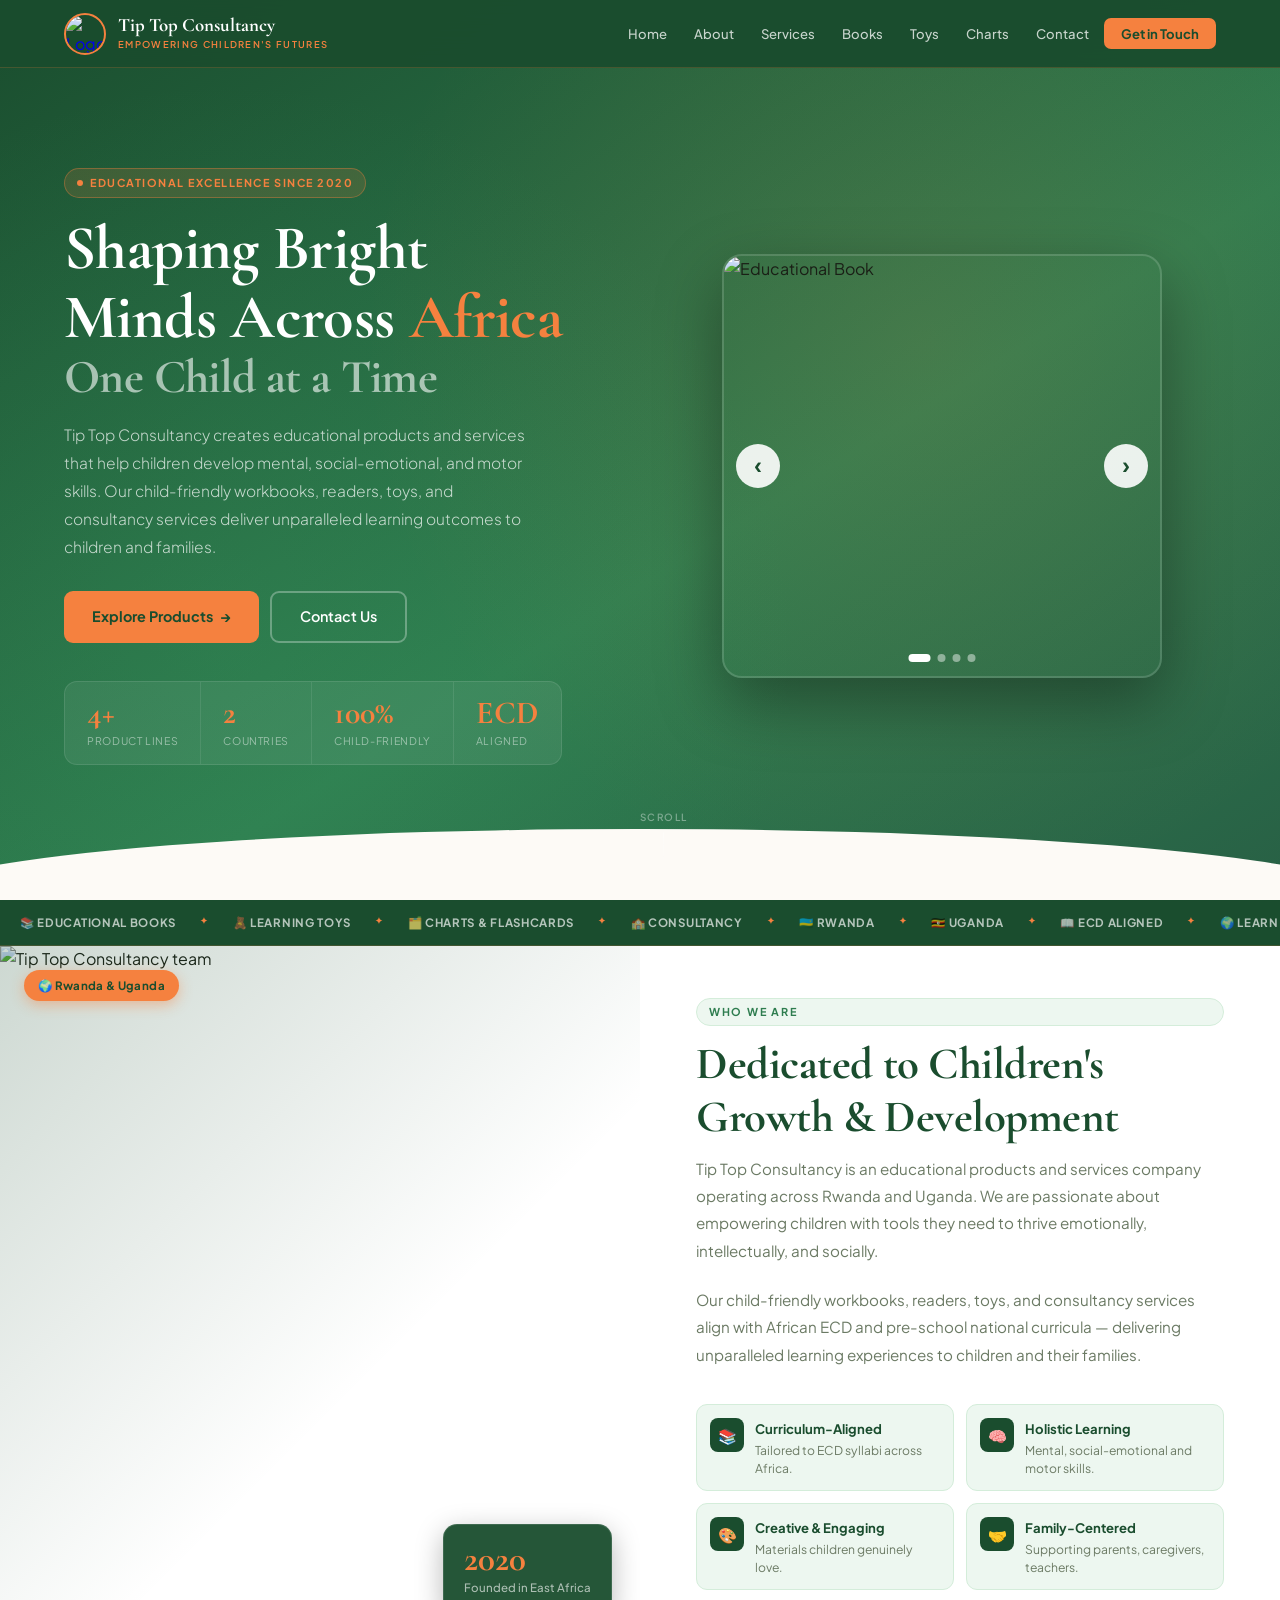
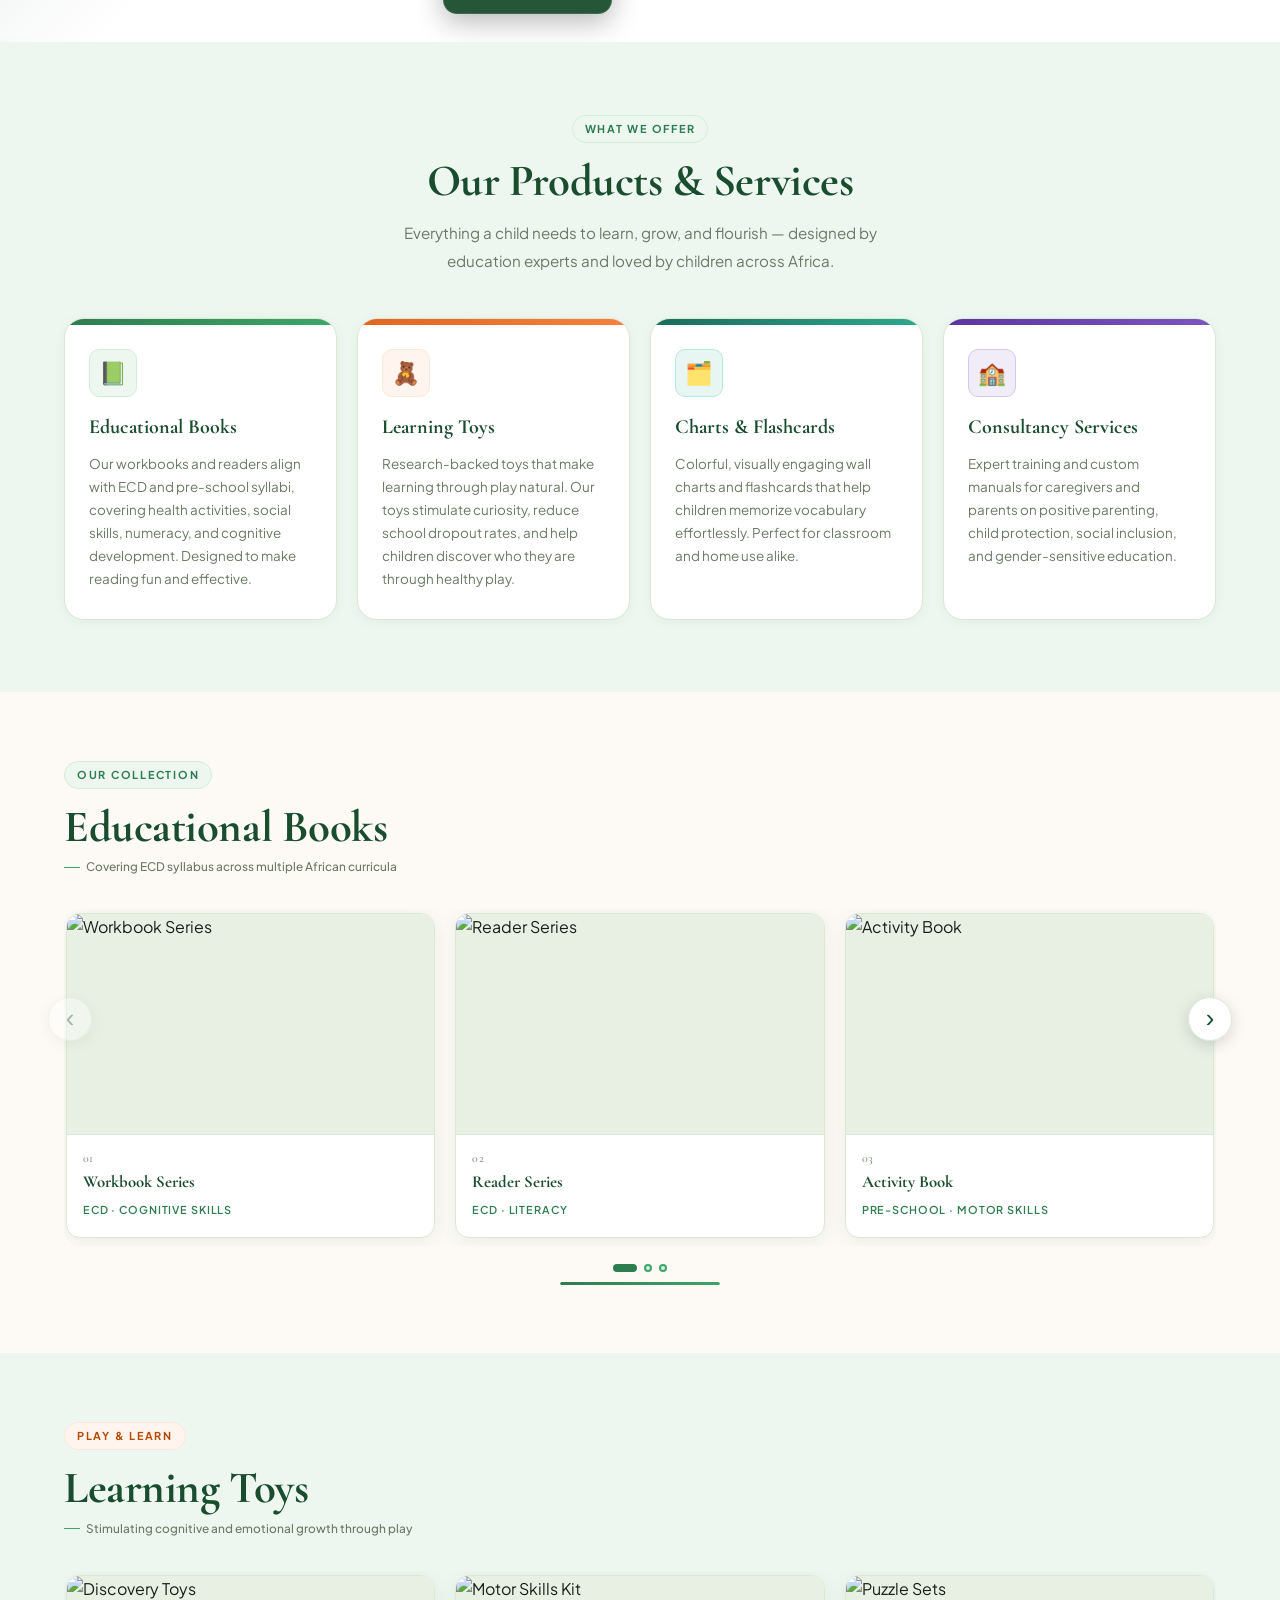
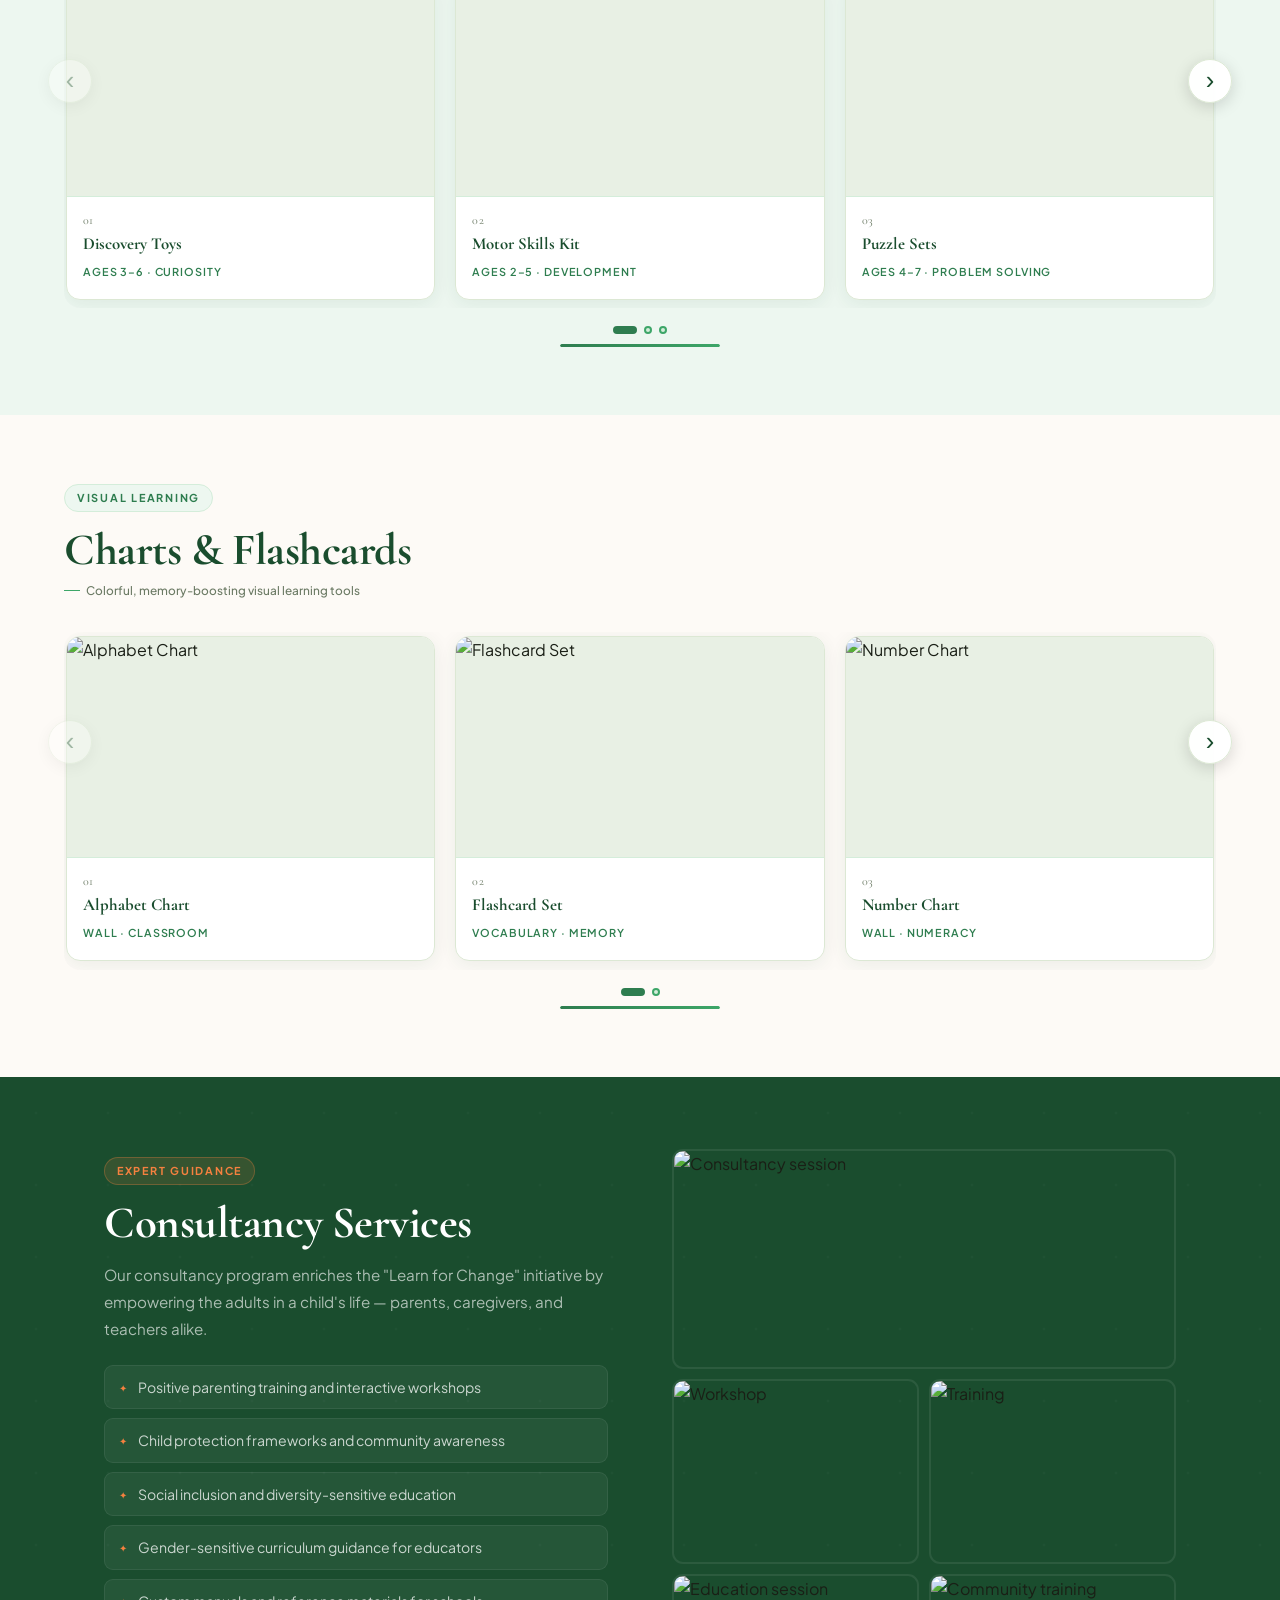
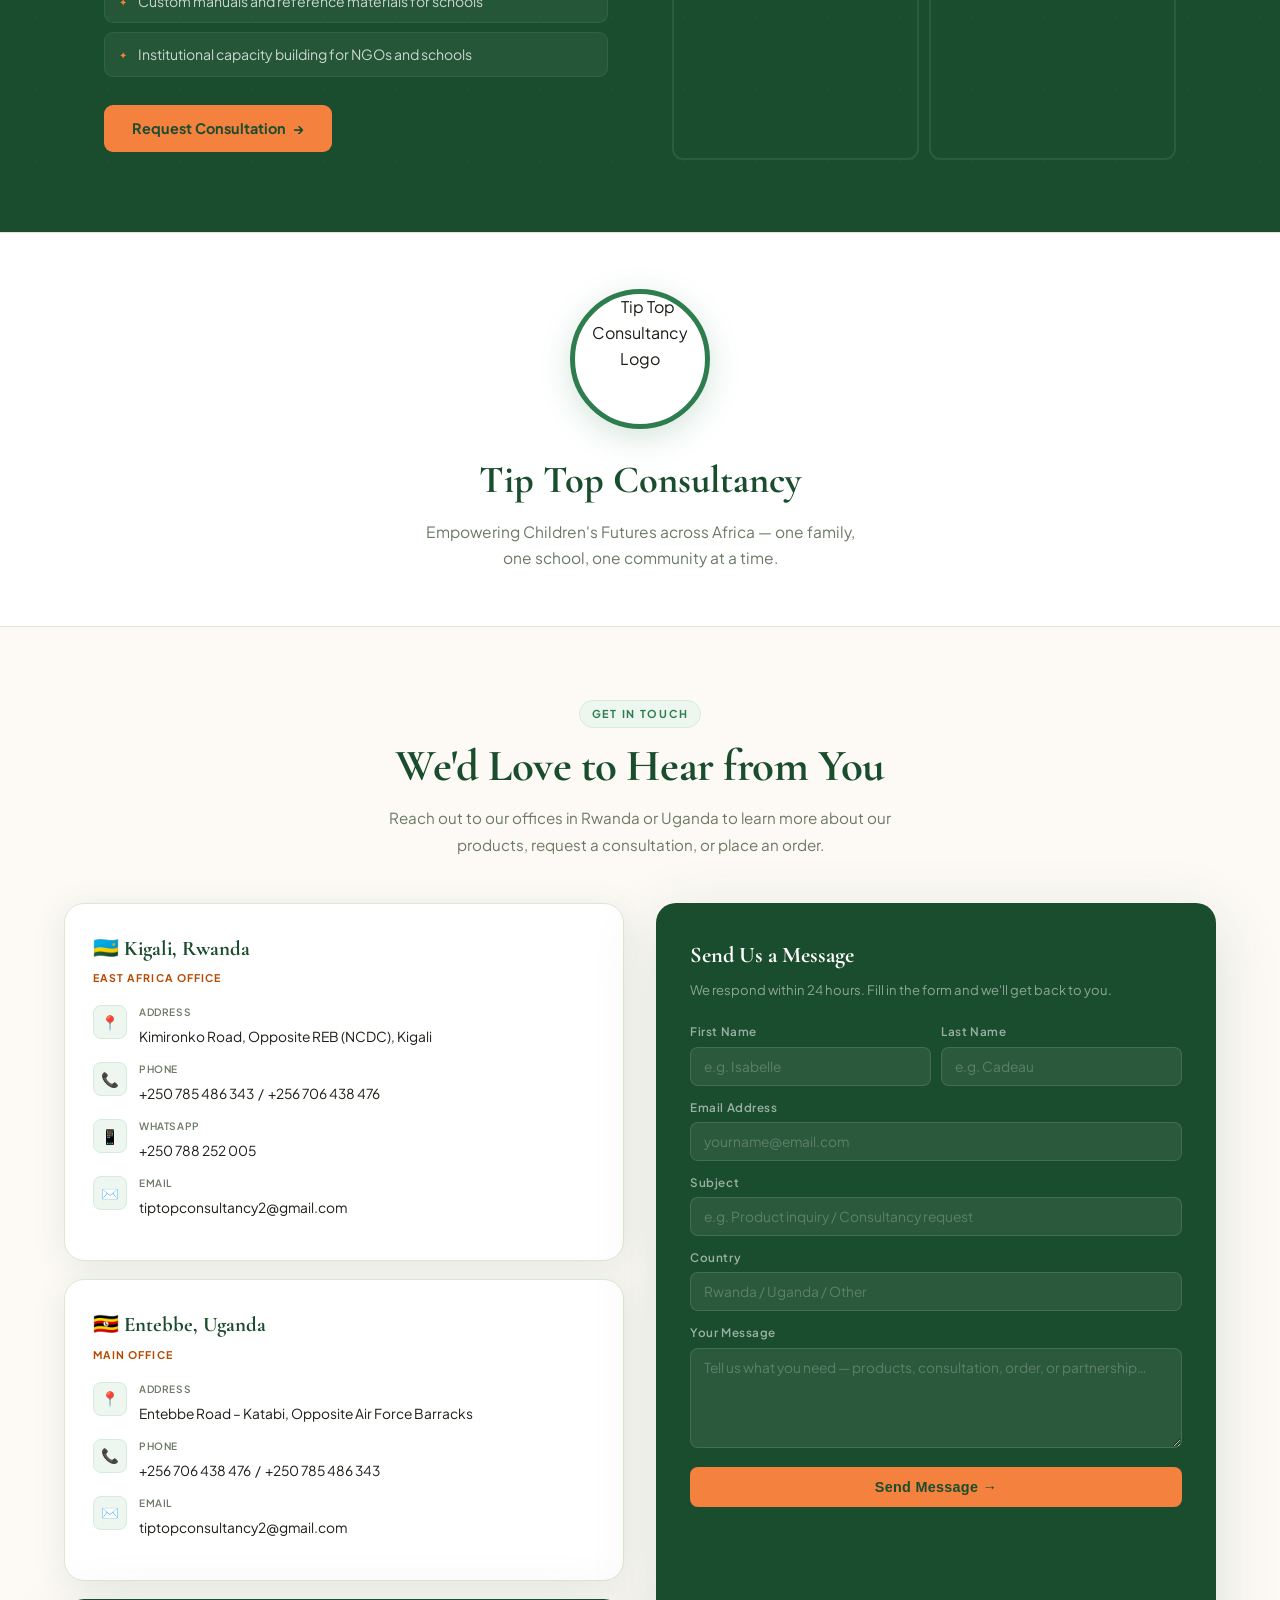
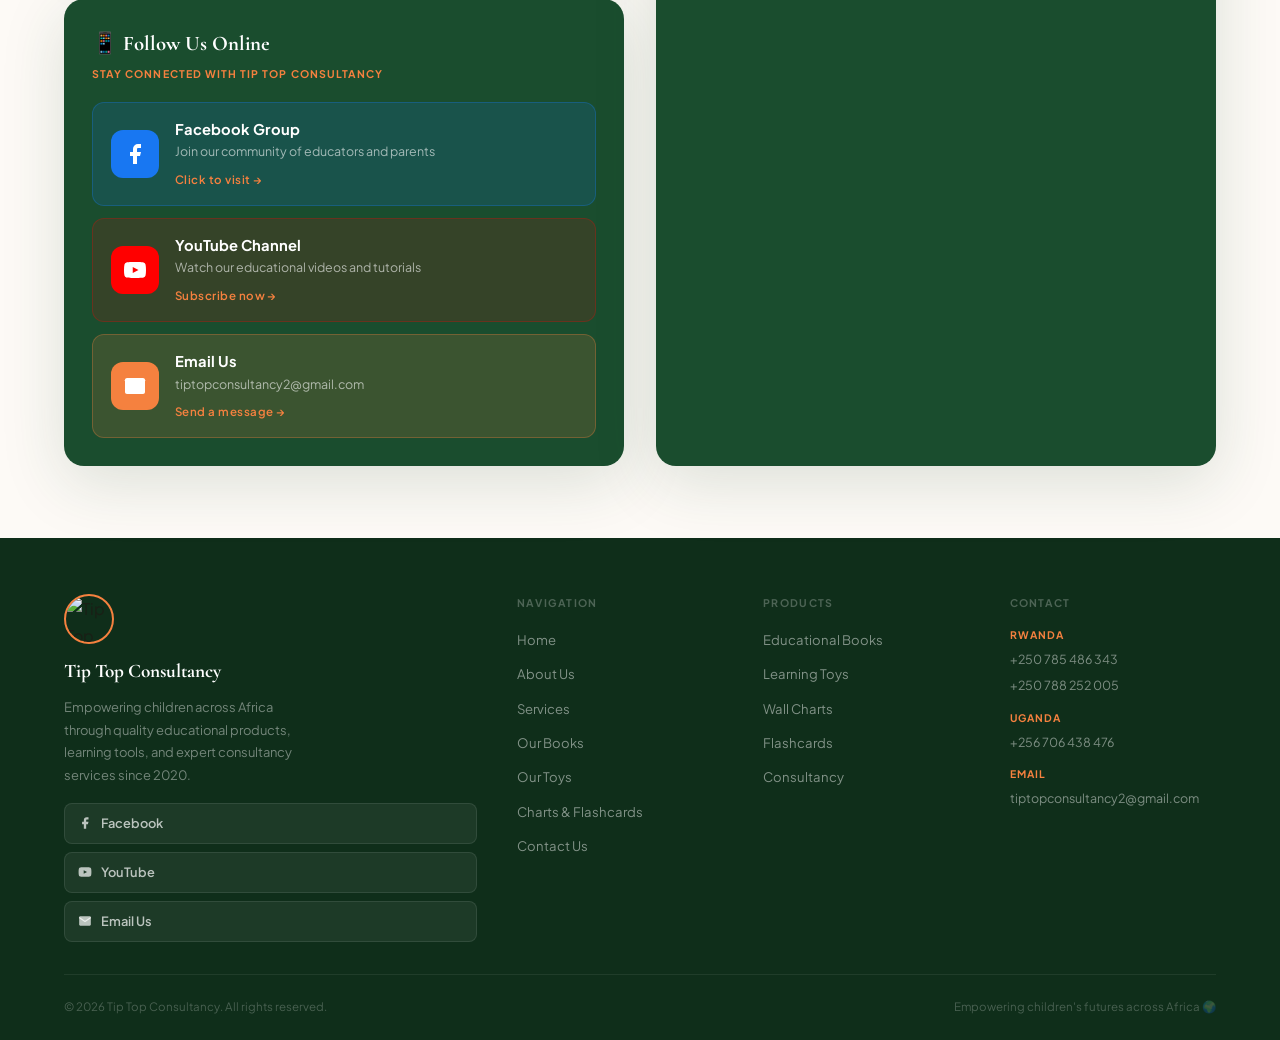
==== commit 252f3d04: "changing the structure of the page" ====
--- a/index.html
+++ b/index.html
@@ -475,8 +475,6 @@
         <div class="footer-contact-item"><strong>Email</strong><span>tiptopconsultancy2@gmail.com</span></div>
       </div>
     </div>
-
-    
     <div class="footer-bottom">
       <p class="footer-copy">© 2026 Tip Top Consultancy. All rights reserved.</p>
       <p class="footer-copy">Empowering children's futures across Africa 🌍</p>
--- a/style.css
+++ b/style.css
@@ -0,0 +1,411 @@
+*,*::before,*::after{box-sizing:border-box;margin:0;padding:0}
+:root{
+  --gd:#1a4d2e;--gm:#2e7d4f;--gb:#3da668;--gl:#d4edda;--gp:#edf7f0;
+  --od:#b54a00;--om:#e06520;--ob:#f5813f;--ol:#fde8d8;--op:#fff5ee;
+  --cream:#fdfaf6;--white:#fff;
+  --td:#1a1f16;--tm:#3d4a38;--ts:#6b7a64;--border:#dce8d4;
+  --fd:'Cormorant Garamond',Georgia,serif;
+  --fb:'Plus Jakarta Sans',sans-serif;
+  --r:12px;--rl:20px;
+  --sh:0 4px 32px rgba(26,77,46,.10);--shl:0 16px 64px rgba(26,77,46,.15);
+  --ease:cubic-bezier(.22,1,.36,1);
+}
+html{scroll-behavior:smooth}
+body{font-family:var(--fb);background:var(--cream);color:var(--td);overflow-x:hidden;line-height:1.65}
+
+/* ── NAV ── */
+.navbar{position:fixed;top:0;left:0;right:0;z-index:1000;background:rgba(26,77,46,.97);backdrop-filter:blur(18px);padding:0 5%;display:flex;align-items:center;justify-content:space-between;height:68px;border-bottom:1px solid rgba(245,129,63,.2);transition:height .3s var(--ease),box-shadow .3s}
+.navbar.scrolled{height:56px;box-shadow:0 4px 24px rgba(0,0,0,.2)}
+.nav-brand{display:flex;align-items:center;gap:12px;text-decoration:none}
+.nav-logo-wrap{width:42px;height:42px;border-radius:50%;border:2px solid var(--ob);overflow:hidden;flex-shrink:0}
+.nav-logo-wrap img{width:100%;height:100%;object-fit:cover}
+.nav-brand-name{font-family:var(--fd);font-size:1.18rem;font-weight:700;color:#fff;line-height:1.2}
+.nav-brand-sub{display:block;font-size:.59rem;color:var(--ob);letter-spacing:.14em;text-transform:uppercase;font-weight:600}
+.nav-links{display:flex;gap:3px;list-style:none;align-items:center}
+.nav-links a{color:rgba(255,255,255,.76);text-decoration:none;font-size:.82rem;font-weight:500;padding:6px 12px;border-radius:7px;transition:all .2s}
+.nav-links a:hover{color:#fff;background:rgba(255,255,255,.1)}
+.nav-cta{background:var(--ob)!important;color:var(--gd)!important;font-weight:700!important;padding:7px 17px!important;border-radius:7px!important}
+.nav-cta:hover{background:#f07530!important;transform:translateY(-1px)!important;box-shadow:0 4px 14px rgba(245,129,63,.4)!important}
+.nav-toggle{display:none;background:none;border:none;cursor:pointer;flex-direction:column;gap:5px;padding:4px}
+.nav-toggle span{display:block;width:22px;height:2px;background:#fff;border-radius:2px;transition:all .3s}
+.nav-toggle.open span:nth-child(1){transform:translateY(7px) rotate(45deg)}
+.nav-toggle.open span:nth-child(2){opacity:0}
+.nav-toggle.open span:nth-child(3){transform:translateY(-7px) rotate(-45deg)}
+.mobile-nav{display:none;flex-direction:column;background:var(--gd);position:fixed;top:68px;left:0;right:0;padding:12px 5% 18px;z-index:999;border-top:1px solid rgba(255,255,255,.07);box-shadow:0 16px 32px rgba(0,0,0,.28);transform:translateY(-10px);opacity:0;transition:transform .26s var(--ease),opacity .26s}
+.mobile-nav.open{display:flex;transform:none;opacity:1}
+.mobile-nav a{color:rgba(255,255,255,.78);text-decoration:none;font-size:.94rem;font-weight:500;padding:11px 0;border-bottom:1px solid rgba(255,255,255,.06);transition:color .2s,padding-left .2s}
+.mobile-nav a:last-child{border-bottom:none}
+.mobile-nav a:hover{color:var(--ob);padding-left:6px}
+
+/* ── HERO ── */
+.hero{min-height:100vh;background:linear-gradient(148deg,var(--gd) 0%,var(--gm) 58%,#286045 100%);position:relative;display:flex;align-items:center;overflow:hidden;padding:88px 5% 56px}
+.hero::before{content:'';position:absolute;inset:0;background:radial-gradient(circle at 72% 38%,rgba(245,129,63,.12) 0%,transparent 52%),radial-gradient(circle at 18% 72%,rgba(61,166,104,.18) 0%,transparent 46%);pointer-events:none}
+.hero::after{content:'';position:absolute;bottom:-1px;left:0;right:0;height:72px;background:var(--cream);clip-path:ellipse(58% 100% at 50% 100%)}
+.hero-inner{position:relative;z-index:1;max-width:1200px;margin:0 auto;display:grid;grid-template-columns:1fr 1fr;gap:56px;align-items:center;width:100%}
+.hero-badge{display:inline-flex;align-items:center;gap:7px;background:rgba(245,129,63,.15);border:1px solid rgba(245,129,63,.36);color:var(--ob);font-size:.68rem;font-weight:700;letter-spacing:.14em;text-transform:uppercase;padding:5px 12px;border-radius:100px;margin-bottom:16px;animation:slideUp .7s .1s var(--ease) both}
+.badge-dot{width:6px;height:6px;background:var(--ob);border-radius:50%;animation:pulse 2s infinite}
+@keyframes pulse{0%,100%{opacity:1;transform:scale(1)}50%{opacity:.5;transform:scale(.7)}}
+.hero-title{font-family:var(--fd);font-size:clamp(2.6rem,5vw,3.9rem);font-weight:700;color:#fff;line-height:1.1;margin-bottom:18px;letter-spacing:-.01em;animation:slideUp .7s .2s var(--ease) both}
+.hero-title em{font-style:normal;color:var(--ob)}
+.hero-title .line2{display:block;color:rgba(255,255,255,.6);font-size:.76em}
+.hero-desc{font-size:.97rem;color:rgba(255,255,255,.72);max-width:480px;line-height:1.8;margin-bottom:30px;font-weight:300;animation:slideUp .7s .3s var(--ease) both}
+.hero-actions{display:flex;gap:11px;flex-wrap:wrap;margin-bottom:38px;animation:slideUp .7s .38s var(--ease) both}
+.hero-stats{display:flex;background:rgba(255,255,255,.07);border:1px solid rgba(255,255,255,.1);border-radius:13px;overflow:hidden;width:fit-content;animation:slideUp .7s .46s var(--ease) both}
+.stat{padding:15px 22px;border-right:1px solid rgba(255,255,255,.09)}
+.stat:last-child{border-right:none}
+.stat-num{font-family:var(--fd);font-size:2rem;font-weight:700;color:var(--ob);line-height:1}
+.stat-label{font-size:.66rem;color:rgba(255,255,255,.48);letter-spacing:.06em;text-transform:uppercase;margin-top:3px}
+.btn-primary{background:var(--ob);color:var(--gd);padding:12px 28px;border-radius:9px;font-weight:700;font-size:.9rem;text-decoration:none;border:none;cursor:pointer;transition:all .25s;display:inline-flex;align-items:center;gap:7px;overflow:hidden;position:relative}
+.btn-primary:hover{background:#f07530;transform:translateY(-2px);box-shadow:0 8px 24px rgba(245,129,63,.44)}
+.btn-arrow{display:inline-block;transition:transform .25s var(--ease)}
+.btn-primary:hover .btn-arrow{transform:translateX(4px)}
+.btn-outline{background:transparent;color:#fff;padding:12px 28px;border-radius:9px;font-weight:600;font-size:.9rem;text-decoration:none;border:2px solid rgba(255,255,255,.3);cursor:pointer;transition:all .25s;display:inline-block}
+.btn-outline:hover{border-color:#fff;background:rgba(255,255,255,.1);transform:translateY(-2px)}
+
+/* HERO CAROUSEL */
+.hero-visual{display:flex;justify-content:center;align-items:center;animation:slideUp .8s .28s var(--ease) both}
+.hero-carousel{position:relative;width:100%;max-width:440px;border-radius:20px;overflow:hidden;box-shadow:0 24px 64px rgba(0,0,0,.35);border:2px solid rgba(255,255,255,.15)}
+.hero-carousel-track{display:flex;transition:transform .6s var(--ease)}
+.hero-carousel-slide{min-width:100%;height:420px;overflow:hidden}
+.hero-carousel-slide img{width:100%;height:100%;object-fit:cover;display:block}
+.hero-carousel-btn{position:absolute;top:50%;transform:translateY(-50%);width:44px;height:44px;border-radius:50%;background:rgba(255,255,255,.9);border:none;cursor:pointer;font-size:1.5rem;font-weight:700;color:var(--gd);display:flex;align-items:center;justify-content:center;z-index:10;transition:all .25s;line-height:1}
+.hero-carousel-btn:hover{background:#fff;transform:translateY(-50%) scale(1.12);box-shadow:0 4px 18px rgba(0,0,0,.25)}
+.hero-carousel-btn.prev{left:12px}
+.hero-carousel-btn.next{right:12px}
+.hero-carousel-dots{position:absolute;bottom:14px;left:50%;transform:translateX(-50%);display:flex;gap:7px;z-index:10}
+.hero-carousel-dots .dot{width:8px;height:8px;border-radius:50%;background:rgba(255,255,255,.45);border:none;cursor:pointer;transition:all .3s;padding:0}
+.hero-carousel-dots .dot.active{background:#fff;width:22px;border-radius:4px}
+
+/* SCROLL HINT */
+.hero-scroll{position:absolute;bottom:32px;left:50%;transform:translateX(-50%);display:flex;flex-direction:column;align-items:center;gap:7px;z-index:2;animation:slideUp .7s .9s var(--ease) both}
+.hero-scroll span{font-size:.62rem;color:rgba(255,255,255,.38);letter-spacing:.14em;text-transform:uppercase;font-weight:600}
+.scroll-line{width:1px;height:36px;background:linear-gradient(to bottom,rgba(255,255,255,.4),transparent);animation:scrollAnim 1.8s ease infinite}
+@keyframes scrollAnim{0%{opacity:1;transform:scaleY(1) translateY(0)}100%{opacity:0;transform:scaleY(1.5) translateY(8px)}}
+
+/* ── MARQUEE ── */
+.marquee-wrap{background:var(--gd);overflow:hidden;padding:13px 0;border-bottom:1px solid rgba(245,129,63,.18)}
+.marquee-track{display:flex;width:max-content;animation:marquee 36s linear infinite}
+.marquee-wrap:hover .marquee-track{animation-play-state:paused}
+.marquee-track span{font-size:.72rem;font-weight:700;color:rgba(255,255,255,.68);letter-spacing:.06em;text-transform:uppercase;white-space:nowrap;padding:0 20px}
+.marquee-track .sep{color:var(--ob);padding:0 4px;font-size:.58rem}
+@keyframes marquee{from{transform:translateX(0)}to{transform:translateX(-50%)}}
+
+/* ── REVEAL ANIMATIONS ── */
+@keyframes slideUp{from{opacity:0;transform:translateY(30px)}to{opacity:1;transform:none}}
+@keyframes slideLeft{from{opacity:0;transform:translateX(-36px)}to{opacity:1;transform:none}}
+@keyframes slideRight{from{opacity:0;transform:translateX(36px)}to{opacity:1;transform:none}}
+.rv{opacity:0;transition:opacity .7s var(--ease),transform .7s var(--ease)}
+.rv.up{transform:translateY(30px)}
+.rv.left{transform:translateX(-36px)}
+.rv.right{transform:translateX(36px)}
+.rv.in{opacity:1;transform:none}
+
+/* ── SECTION COMMON ── */
+.sec{padding:72px 5%}
+.sec-in{max-width:1200px;margin:0 auto}
+.tag{display:inline-block;font-size:.68rem;font-weight:700;letter-spacing:.16em;text-transform:uppercase;color:var(--gm);background:var(--gp);border:1px solid var(--gl);padding:4px 12px;border-radius:100px;margin-bottom:12px}
+.tag.or{color:var(--od);background:var(--op);border-color:var(--ol)}
+.sec-title{font-family:var(--fd);font-size:clamp(1.9rem,3.5vw,2.8rem);font-weight:700;color:var(--gd);line-height:1.18;margin-bottom:11px;letter-spacing:-.01em}
+.sec-desc{font-size:.95rem;color:var(--ts);line-height:1.8;max-width:540px}
+.sec-hd{margin-bottom:44px}
+.sec-hd.c{text-align:center}
+.sec-hd.c .sec-desc{margin:0 auto}
+
+/* ── ABOUT ── */
+.about-bg{background:var(--white)}
+.about-grid{display:grid;grid-template-columns:1fr 1fr;gap:0;align-items:stretch;min-height:560px}
+.about-img-wrap{position:relative;overflow:hidden}
+.about-img-main{width:100%;height:100%;min-height:480px;object-fit:cover;display:block;transition:transform .8s var(--ease)}
+.about-img-wrap:hover .about-img-main{transform:scale(1.04)}
+.about-img-overlay{position:absolute;inset:0;background:linear-gradient(135deg,rgba(26,77,46,.22) 0%,transparent 60%)}
+.about-accent-card{position:absolute;bottom:28px;right:28px;background:rgba(26,77,46,.95);backdrop-filter:blur(12px);border-radius:14px;padding:16px 20px;box-shadow:0 8px 28px rgba(0,0,0,.28);border:1px solid rgba(255,255,255,.12);min-width:148px}
+.about-accent-card .big{font-family:var(--fd);font-size:2.2rem;font-weight:700;color:var(--ob);line-height:1}
+.about-accent-card .small{font-size:.72rem;color:rgba(255,255,255,.62);font-weight:500;margin-top:2px}
+.about-pill{position:absolute;top:24px;left:24px;background:var(--ob);color:var(--gd);font-size:.72rem;font-weight:700;padding:6px 14px;border-radius:100px;box-shadow:0 4px 14px rgba(245,129,63,.44);letter-spacing:.03em}
+.about-body{padding:52px 56px;display:flex;flex-direction:column;justify-content:center;background:var(--white)}
+.about-body .sec-desc{max-width:100%;margin-bottom:12px}
+.about-values{display:grid;grid-template-columns:1fr 1fr;gap:12px;margin-top:24px}
+.value-item{display:flex;gap:11px;align-items:flex-start;background:var(--gp);border:1px solid var(--gl);border-radius:11px;padding:13px;transition:background .25s,border-color .25s,transform .25s,box-shadow .25s}
+.value-item:hover{background:var(--gl);border-color:var(--gb);transform:translateY(-3px);box-shadow:0 5px 18px rgba(46,125,79,.12)}
+.value-icon{width:34px;height:34px;background:var(--gd);border-radius:8px;display:flex;align-items:center;justify-content:center;font-size:.95rem;flex-shrink:0}
+.value-text strong{display:block;font-size:.82rem;font-weight:700;color:var(--gd);margin-bottom:1px}
+.value-text p{font-size:.76rem;color:var(--ts);line-height:1.5}
+
+/* ── SERVICES ── */
+.services-bg{background:var(--gp)}
+.products-grid{display:grid;grid-template-columns:repeat(auto-fit,minmax(240px,1fr));gap:20px}
+.product-card{background:var(--white);border-radius:var(--rl);overflow:hidden;border:1px solid var(--border);box-shadow:0 2px 12px rgba(26,77,46,.06);transition:transform .35s var(--ease),box-shadow .35s,border-color .25s;display:flex;flex-direction:column}
+.product-card:hover{transform:translateY(-8px);box-shadow:var(--shl);border-color:var(--gb)}
+.product-card-top{height:6px;background:linear-gradient(90deg,var(--gm),var(--gb))}
+.product-card-top.orange{background:linear-gradient(90deg,var(--om),var(--ob))}
+.product-card-top.teal{background:linear-gradient(90deg,#1a6b5a,#2ea88c)}
+.product-card-top.purple{background:linear-gradient(90deg,#5c35a0,#7c55c0)}
+.product-card-body{padding:24px 24px 28px;flex:1;display:flex;flex-direction:column}
+.product-emoji-wrap{width:48px;height:48px;border-radius:10px;background:var(--gp);border:1px solid var(--gl);display:flex;align-items:center;justify-content:center;font-size:1.4rem;margin-bottom:14px;transition:transform .3s var(--ease)}
+.product-card:hover .product-emoji-wrap{transform:scale(1.12) rotate(-5deg)}
+.product-card-body h3{font-family:var(--fd);font-size:1.25rem;color:var(--gd);margin-bottom:8px;font-weight:700}
+.product-card-body p{font-size:.84rem;color:var(--ts);line-height:1.72;flex:1}
+
+/* ── GALLERY SECTIONS ── */
+.gal-sec{padding:0}
+.gal-sec-wrap{padding:68px 5%}
+.gal-sec-wrap.alt{background:var(--gp)}
+.gal-in{max-width:1200px;margin:0 auto}
+.gal-hd{margin-bottom:32px}
+.gal-count{font-size:.74rem;color:var(--ts);font-weight:500;margin-top:4px;display:flex;align-items:center;gap:6px}
+.gal-count::before{content:'';display:inline-block;width:16px;height:1px;background:var(--gb)}
+
+/* ══════════════════════════════════════
+   CARD SLIDER  —  professional gallery
+   ══════════════════════════════════════ */
+.card-slider{position:relative}
+
+/* viewport clips the track */
+.card-slider-viewport{overflow:hidden;border-radius:16px}
+
+/* track: flex row of cards */
+.card-slider-track{
+  display:flex;
+  gap:20px;
+  transition:transform .55s var(--ease);
+  will-change:transform;
+  padding:4px 2px 8px;   /* breathing room so card shadows aren't clipped */
+}
+
+/* individual card */
+.card-slide{
+  flex:0 0 calc((100% - 40px) / 3); /* 3 cards, 2 gaps of 20px */
+  background:var(--white);
+  border-radius:14px;
+  overflow:hidden;
+  border:1px solid var(--border);
+  box-shadow:0 4px 20px rgba(26,77,46,.08);
+  cursor:pointer;
+  transition:transform .35s var(--ease),box-shadow .35s,border-color .25s;
+}
+.card-slide:hover{transform:translateY(-6px);box-shadow:0 14px 40px rgba(26,77,46,.16);border-color:var(--gb)}
+
+/* image container — fixed height, no blowout */
+.card-img-wrap{
+  width:100%;
+  height:220px;
+  overflow:hidden;
+  background:#e8f0e4;
+  position:relative;
+}
+.card-img-wrap img{
+  width:100%;
+  height:100%;
+  object-fit:cover;
+  display:block;
+  transition:transform .55s var(--ease);
+}
+.card-slide:hover .card-img-wrap img{transform:scale(1.07)}
+
+/* card caption */
+.card-info{
+  padding:14px 16px 16px;
+  border-top:1px solid var(--gl);
+}
+.card-num{
+  display:block;
+  font-family:var(--fd);
+  font-size:.75rem;
+  color:var(--ts);
+  margin-bottom:3px;
+  letter-spacing:.04em;
+}
+.card-info h4{
+  font-family:var(--fd);
+  font-size:1.05rem;
+  color:var(--gd);
+  font-weight:700;
+  margin-bottom:3px;
+  line-height:1.2;
+}
+.card-tag{
+  font-size:.68rem;
+  color:var(--gm);
+  text-transform:uppercase;
+  letter-spacing:.08em;
+  font-weight:600;
+}
+
+/* nav buttons — float above viewport */
+.cs-btn{
+  position:absolute;
+  top:calc(220px / 2 - 22px); /* vertically centered in image area */
+  width:44px;height:44px;
+  border-radius:50%;
+  background:rgba(255,255,255,.96);
+  border:1px solid var(--border);
+  cursor:pointer;
+  font-size:1.6rem;
+  font-weight:400;
+  color:var(--gd);
+  display:flex;align-items:center;justify-content:center;
+  z-index:20;
+  box-shadow:0 4px 16px rgba(0,0,0,.15);
+  transition:all .25s var(--ease);
+  line-height:1;
+}
+.cs-btn:hover{background:#fff;color:var(--gm);transform:scale(1.1);box-shadow:0 8px 24px rgba(0,0,0,.2)}
+.cs-prev{left:-16px}
+.cs-next{right:-16px}
+
+/* footer: dots + progress bar */
+.cs-footer{display:flex;flex-direction:column;align-items:center;gap:10px;margin-top:18px}
+.cs-dots{display:flex;gap:7px;align-items:center}
+.cs-dots .dot{width:8px;height:8px;border-radius:50%;background:var(--gl);border:2px solid var(--gb);cursor:pointer;transition:all .3s;padding:0;display:block}
+.cs-dots .dot.active{background:var(--gm);width:24px;border-radius:4px;border-color:var(--gm)}
+.cs-progress{width:160px;height:3px;background:var(--gl);border-radius:3px;overflow:hidden}
+.cs-bar{height:100%;background:linear-gradient(90deg,var(--gm),var(--gb));width:0%;transition:width .1s linear;border-radius:3px}
+
+/* ── LIGHTBOX ── */
+.lightbox{position:fixed;inset:0;z-index:9999;background:rgba(0,0,0,.93);display:none;align-items:center;justify-content:center;padding:20px;backdrop-filter:blur(6px)}
+.lightbox.active{display:flex}
+.lightbox-img{max-width:90vw;max-height:88vh;object-fit:contain;border-radius:12px;box-shadow:0 20px 80px rgba(0,0,0,.6);animation:lbIn .3s var(--ease)}
+@keyframes lbIn{from{opacity:0;transform:scale(.92)}to{opacity:1;transform:scale(1)}}
+.lightbox-close,.lightbox-nav{position:fixed;background:rgba(255,255,255,.1);border:1px solid rgba(255,255,255,.18);border-radius:50%;color:#fff;cursor:pointer;font-size:1.3rem;display:flex;align-items:center;justify-content:center;z-index:10000;transition:background .2s,transform .2s}
+.lightbox-close:hover,.lightbox-nav:hover{background:var(--ob);color:var(--gd)}
+.lightbox-close{top:20px;right:22px;width:42px;height:42px}
+.lightbox-nav{top:50%;width:46px;height:46px}
+.lightbox-prev{left:18px;transform:translateY(-50%)}
+.lightbox-prev:hover{transform:translateY(-50%) scale(1.1)}
+.lightbox-next{right:18px;transform:translateY(-50%)}
+.lightbox-next:hover{transform:translateY(-50%) scale(1.1)}
+.lightbox-counter{position:fixed;bottom:20px;left:50%;transform:translateX(-50%);color:rgba(255,255,255,.52);font-size:.8rem;letter-spacing:.06em;z-index:10000}
+
+/* ── CONSULTANCY ── */
+.consult-bg{background:var(--gd);position:relative;overflow:hidden}
+.consult-bg::before{content:'';position:absolute;inset:0;background:url("data:image/svg+xml,%3Csvg width='72' height='72' viewBox='0 0 72 72' xmlns='http://www.w3.org/2000/svg'%3E%3Ccircle cx='36' cy='36' r='1.2' fill='%23fff' fill-opacity='.025'/%3E%3C/svg%3E");pointer-events:none}
+.consult-inner{max-width:1200px;margin:0 auto;display:grid;grid-template-columns:1fr 1fr;gap:64px;align-items:center;position:relative;z-index:1;padding:72px 5%}
+.consult-inner .sec-title{color:#fff}
+.consult-inner .tag{background:rgba(245,129,63,.13);border-color:rgba(245,129,63,.3);color:var(--ob)}
+.consult-inner .sec-desc{color:rgba(255,255,255,.64);max-width:100%}
+.consult-list{list-style:none;margin-top:22px;display:flex;flex-direction:column;gap:9px}
+.consult-list li{display:flex;align-items:flex-start;gap:11px;font-size:.88rem;color:rgba(255,255,255,.76);line-height:1.6;background:rgba(255,255,255,.05);border:1px solid rgba(255,255,255,.07);border-radius:9px;padding:10px 14px;transition:background .2s,border-color .2s,transform .22s}
+.consult-list li:hover{background:rgba(255,255,255,.09);border-color:rgba(245,129,63,.26);transform:translateX(5px)}
+.consult-list li::before{content:'✦';color:var(--ob);font-size:.6rem;margin-top:5px;flex-shrink:0}
+.consult-gallery{display:grid;grid-template-columns:1fr 1fr;grid-template-rows:auto auto auto;gap:10px}
+.consult-gallery img{width:100%;aspect-ratio:4/3;object-fit:cover;border-radius:11px;border:2px solid rgba(255,255,255,.08);cursor:pointer;transition:transform .4s var(--ease),border-color .25s,box-shadow .4s}
+.consult-gallery img:nth-child(1){grid-column:1/3;aspect-ratio:16/7}
+.consult-gallery img:hover{transform:scale(1.04);border-color:var(--ob);box-shadow:0 12px 30px rgba(0,0,0,.32)}
+
+/* ── BRAND ── */
+.brand-section{background:var(--white);padding:56px 5%;text-align:center;border-top:1px solid var(--border);border-bottom:1px solid var(--border)}
+.brand-logo-big{width:140px;height:140px;border-radius:50%;border:5px solid var(--gm);object-fit:cover;margin:0 auto 20px;display:block;box-shadow:0 8px 32px rgba(46,125,79,.2);transition:transform .45s var(--ease),box-shadow .45s}
+.brand-logo-big:hover{transform:scale(1.07) rotate(4deg);box-shadow:0 16px 48px rgba(46,125,79,.3)}
+.brand-name-big{font-family:var(--fd);font-size:2.4rem;font-weight:700;color:var(--gd);margin-bottom:7px}
+.brand-tagline{font-size:.97rem;color:var(--ts);font-weight:400;max-width:460px;margin:0 auto}
+
+/* ── CONTACT ── */
+.contact-bg{background:var(--cream)}
+.contact-grid{display:grid;grid-template-columns:1fr 1fr;gap:32px}
+.contact-card{background:var(--white);border-radius:var(--rl);border:1px solid var(--border);padding:28px;box-shadow:var(--sh);margin-bottom:18px;transition:box-shadow .3s,transform .3s}
+.contact-card:last-child{margin-bottom:0}
+.contact-card:hover{box-shadow:var(--shl);transform:translateY(-2px)}
+.contact-card h3{font-family:var(--fd);font-size:1.3rem;color:var(--gd);margin-bottom:3px;font-weight:700}
+.contact-card .sub{font-size:.66rem;color:var(--od);font-weight:700;letter-spacing:.1em;text-transform:uppercase;display:block;margin-bottom:18px}
+.contact-row{display:flex;align-items:flex-start;gap:12px;margin-bottom:12px}
+.contact-icon{width:34px;height:34px;background:var(--gp);border:1px solid var(--gl);border-radius:8px;display:flex;align-items:center;justify-content:center;font-size:.9rem;flex-shrink:0;margin-top:1px}
+.contact-info strong{display:block;font-size:.63rem;color:var(--ts);font-weight:600;margin-bottom:2px;letter-spacing:.06em;text-transform:uppercase}
+.contact-info span{font-size:.86rem;color:var(--td);line-height:1.5}
+
+/* SOCIAL CARD */
+.social-card{background:var(--gd);border-radius:var(--rl);padding:28px;box-shadow:var(--shl)}
+.social-card h3{font-family:var(--fd);font-size:1.3rem;color:#fff;margin-bottom:3px;font-weight:700}
+.social-card .sub{font-size:.66rem;color:var(--ob);font-weight:700;letter-spacing:.1em;text-transform:uppercase;display:block;margin-bottom:20px}
+.social-links-big{display:flex;flex-direction:column;gap:12px}
+.social-link-big{display:flex;align-items:center;gap:16px;padding:14px 18px;border-radius:12px;text-decoration:none;transition:all .3s var(--ease);border:1px solid rgba(255,255,255,.1)}
+.social-link-big:hover{transform:translateX(5px);box-shadow:0 8px 24px rgba(0,0,0,.25)}
+.social-link-big.facebook{background:rgba(24,119,242,.15);border-color:rgba(24,119,242,.3)}
+.social-link-big.facebook:hover{background:rgba(24,119,242,.28);border-color:rgba(24,119,242,.6)}
+.social-link-big.youtube{background:rgba(255,0,0,.12);border-color:rgba(255,0,0,.25)}
+.social-link-big.youtube:hover{background:rgba(255,0,0,.22);border-color:rgba(255,0,0,.5)}
+.social-link-big.email{background:rgba(245,129,63,.15);border-color:rgba(245,129,63,.3)}
+.social-link-big.email:hover{background:rgba(245,129,63,.28);border-color:rgba(245,129,63,.6)}
+.social-icon-big{width:48px;height:48px;border-radius:12px;display:flex;align-items:center;justify-content:center;flex-shrink:0;color:#fff}
+.social-link-big.facebook .social-icon-big{background:#1877f2}
+.social-link-big.youtube .social-icon-big{background:#ff0000}
+.social-link-big.email .social-icon-big{background:var(--ob)}
+.social-info-big strong{display:block;font-size:.92rem;color:#fff;font-weight:700;margin-bottom:2px}
+.social-info-big span{display:block;font-size:.78rem;color:rgba(255,255,255,.6);line-height:1.4;margin-bottom:4px}
+.social-info-big em{font-style:normal;font-size:.72rem;color:var(--ob);font-weight:600;letter-spacing:.04em}
+
+/* CONTACT FORM */
+.contact-form-card{background:var(--gd);border-radius:var(--rl);padding:34px;box-shadow:var(--shl)}
+.contact-form-card h3{font-family:var(--fd);font-size:1.4rem;color:#fff;margin-bottom:5px;font-weight:700}
+.contact-form-card .form-sub{font-size:.82rem;color:rgba(255,255,255,.5);margin-bottom:22px}
+.form-group{margin-bottom:12px}
+.form-group label{display:block;font-size:.73rem;font-weight:600;color:rgba(255,255,255,.56);margin-bottom:5px;letter-spacing:.05em}
+.form-group input,.form-group textarea{width:100%;background:rgba(255,255,255,.07);border:1px solid rgba(255,255,255,.12);border-radius:8px;padding:10px 13px;color:#fff;font-family:var(--fb);font-size:.86rem;outline:none;transition:border-color .2s,background .2s}
+.form-group input::placeholder,.form-group textarea::placeholder{color:rgba(255,255,255,.24)}
+.form-group input:focus,.form-group textarea:focus{border-color:var(--ob);background:rgba(255,255,255,.11)}
+.form-group textarea{height:100px;resize:vertical}
+.form-row{display:grid;grid-template-columns:1fr 1fr;gap:10px}
+.btn-form{width:100%;background:var(--ob);color:var(--gd);padding:12px;border-radius:8px;font-weight:700;font-size:.9rem;border:none;cursor:pointer;transition:background .25s,transform .25s,box-shadow .25s;letter-spacing:.02em}
+.btn-form:hover{background:#f07530;transform:translateY(-2px);box-shadow:0 7px 20px rgba(245,129,63,.36)}
+
+/* ── FOOTER ── */
+.footer{background:#0f2e1a;padding:56px 5% 24px}
+.footer-inner{max-width:1200px;margin:0 auto}
+.footer-top{display:grid;grid-template-columns:2fr 1fr 1fr 1fr;gap:40px;padding-bottom:32px;border-bottom:1px solid rgba(255,255,255,.07);margin-bottom:22px}
+.footer-logo{width:50px;height:50px;border-radius:50%;object-fit:cover;border:2px solid var(--ob);margin-bottom:12px;display:block}
+.footer-brand-name{font-family:var(--fd);font-size:1.2rem;font-weight:700;color:#fff;margin-bottom:8px}
+.footer-brand-desc{font-size:.81rem;color:rgba(255,255,255,.42);line-height:1.75;max-width:245px;margin-bottom:16px}
+.social-links-footer{display:flex;flex-direction:column;gap:8px}
+.social-link-footer{display:flex;align-items:center;gap:9px;background:rgba(255,255,255,.06);border:1px solid rgba(255,255,255,.09);border-radius:8px;padding:9px 13px;color:rgba(255,255,255,.7);text-decoration:none;font-size:.8rem;font-weight:600;transition:all .2s}
+.social-link-footer:hover{background:var(--ob);color:var(--gd);border-color:var(--ob);transform:translateX(4px)}
+.footer-col h4{font-size:.66rem;font-weight:700;letter-spacing:.12em;text-transform:uppercase;color:rgba(255,255,255,.26);margin-bottom:14px}
+.footer-col ul{list-style:none}
+.footer-col ul li{margin-bottom:8px}
+.footer-col ul li a{color:rgba(255,255,255,.48);text-decoration:none;font-size:.82rem;transition:color .2s,padding-left .2s;display:inline-block}
+.footer-col ul li a:hover{color:var(--ob);padding-left:4px}
+.footer-contact-item{margin-bottom:11px}
+.footer-contact-item strong{display:block;font-size:.65rem;color:var(--ob);letter-spacing:.1em;text-transform:uppercase;margin-bottom:2px}
+.footer-contact-item span{font-size:.78rem;color:rgba(255,255,255,.46);line-height:1.55}
+.footer-bottom{display:flex;align-items:center;justify-content:space-between;gap:12px;flex-wrap:wrap}
+.footer-copy{font-size:.72rem;color:rgba(255,255,255,.24)}
+
+/* ── RESPONSIVE ── */
+@media(max-width:1100px){
+  .cs-prev{left:-8px}
+  .cs-next{right:-8px}
+}
+@media(max-width:960px){
+  .hero-inner{grid-template-columns:1fr;text-align:center}
+  .hero-carousel{max-width:100%}
+  .hero-carousel-slide{height:300px}
+  .hero-desc{max-width:100%}
+  .hero-actions{justify-content:center}
+  .hero-stats{margin:0 auto}
+  .about-grid{grid-template-columns:1fr}
+  .about-img-main{min-height:320px;height:320px}
+  .about-body{padding:36px 5%}
+  .consult-inner{grid-template-columns:1fr;padding:56px 5%}
+  .consult-gallery img:nth-child(1){grid-column:1/3}
+  .contact-grid{grid-template-columns:1fr}
+  .footer-top{grid-template-columns:1fr 1fr}
+  .nav-links{display:none}
+  .nav-toggle{display:flex}
+  .hero-scroll{display:none}
+  /* 2-card slider on tablet */
+  .card-slide{flex:0 0 calc((100% - 20px) / 2)}
+}
+
+@media(max-width:600px){
+  .footer-top{grid-template-columns:1fr}
+  .about-values{grid-template-columns:1fr}
+  .form-row{grid-template-columns:1fr}
+  .hero-stats{width:100%;flex-wrap:wrap}
+  .stat{flex:1;min-width:100px}
+  .sec{padding:52px 5%}
+  .gal-sec-wrap{padding:52px 5%}
+  /* 1-card slider on mobile */
+  .card-slide{flex:0 0 100%}
+  .cs-prev{left:4px}
+  .cs-next{right:4px}
+  .social-link-big{flex-direction:row;gap:12px}
+  .social-icon-big{width:40px;height:40px}
+}
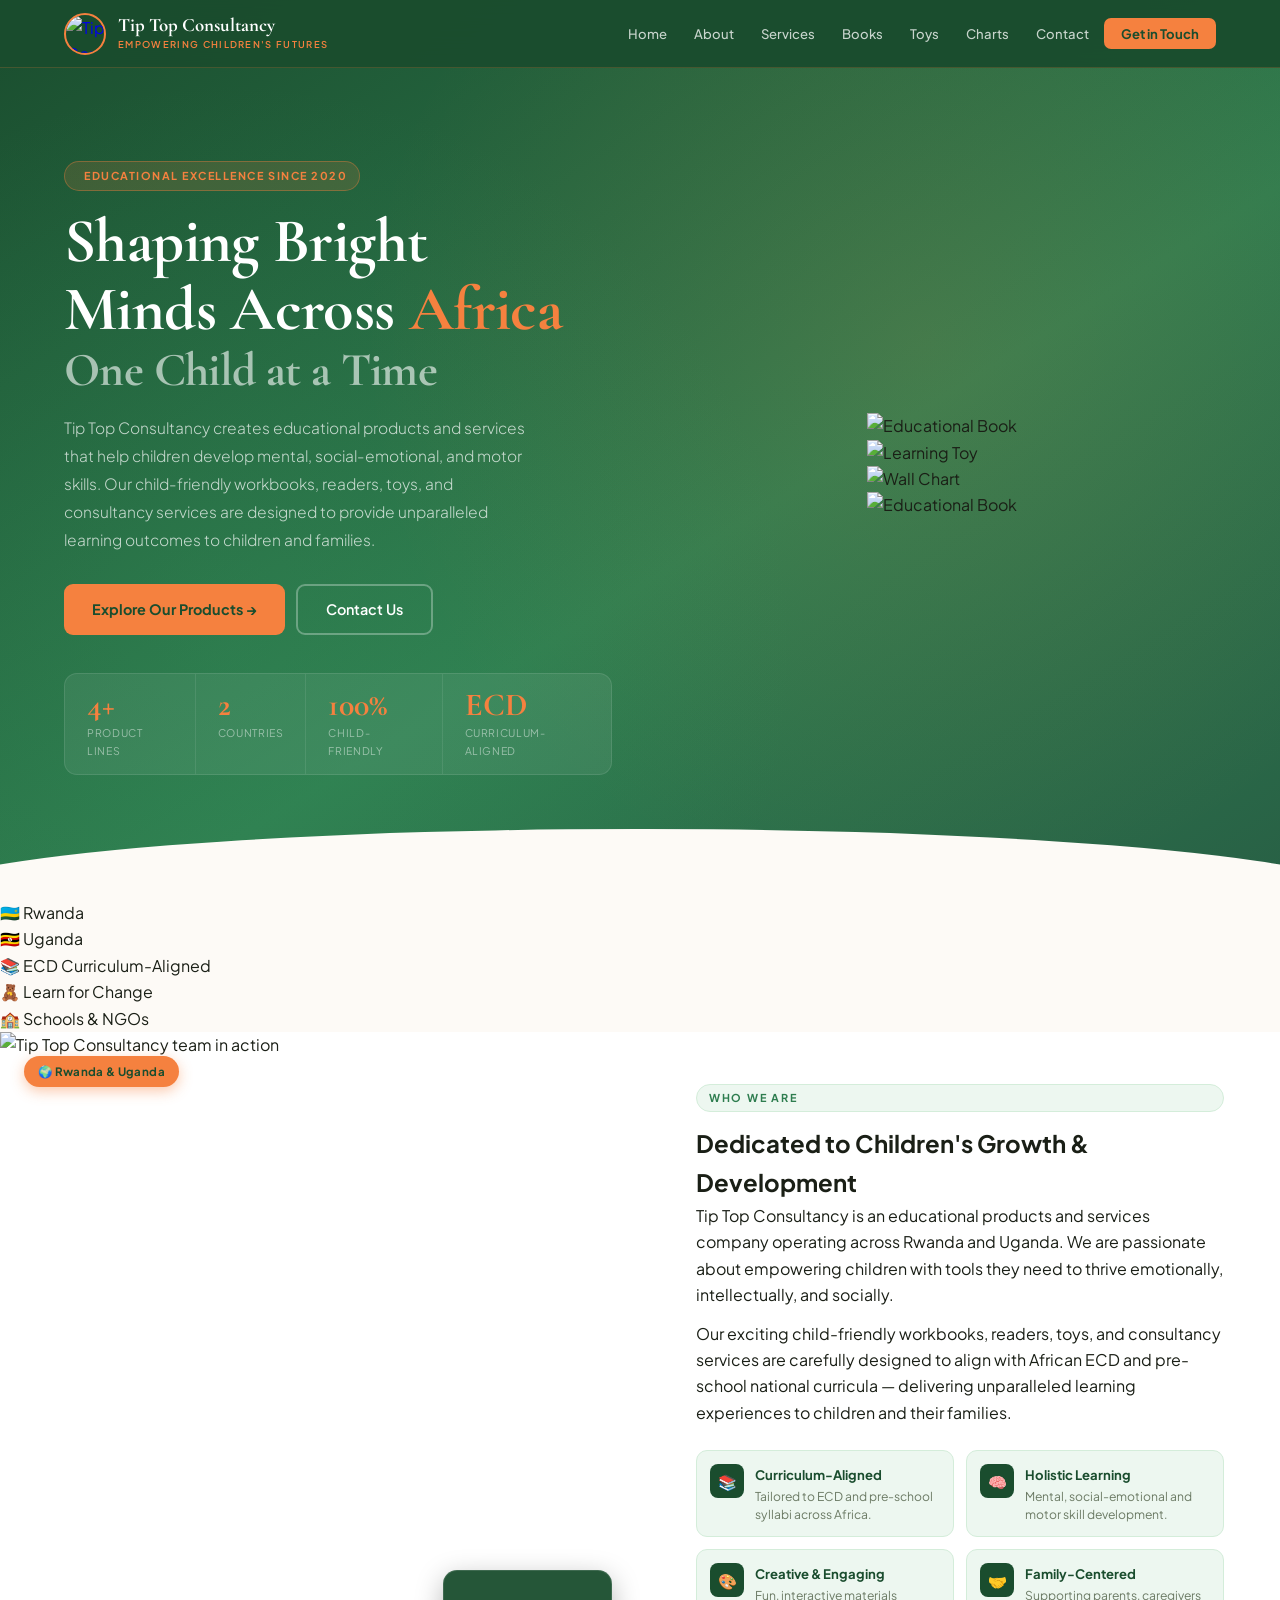
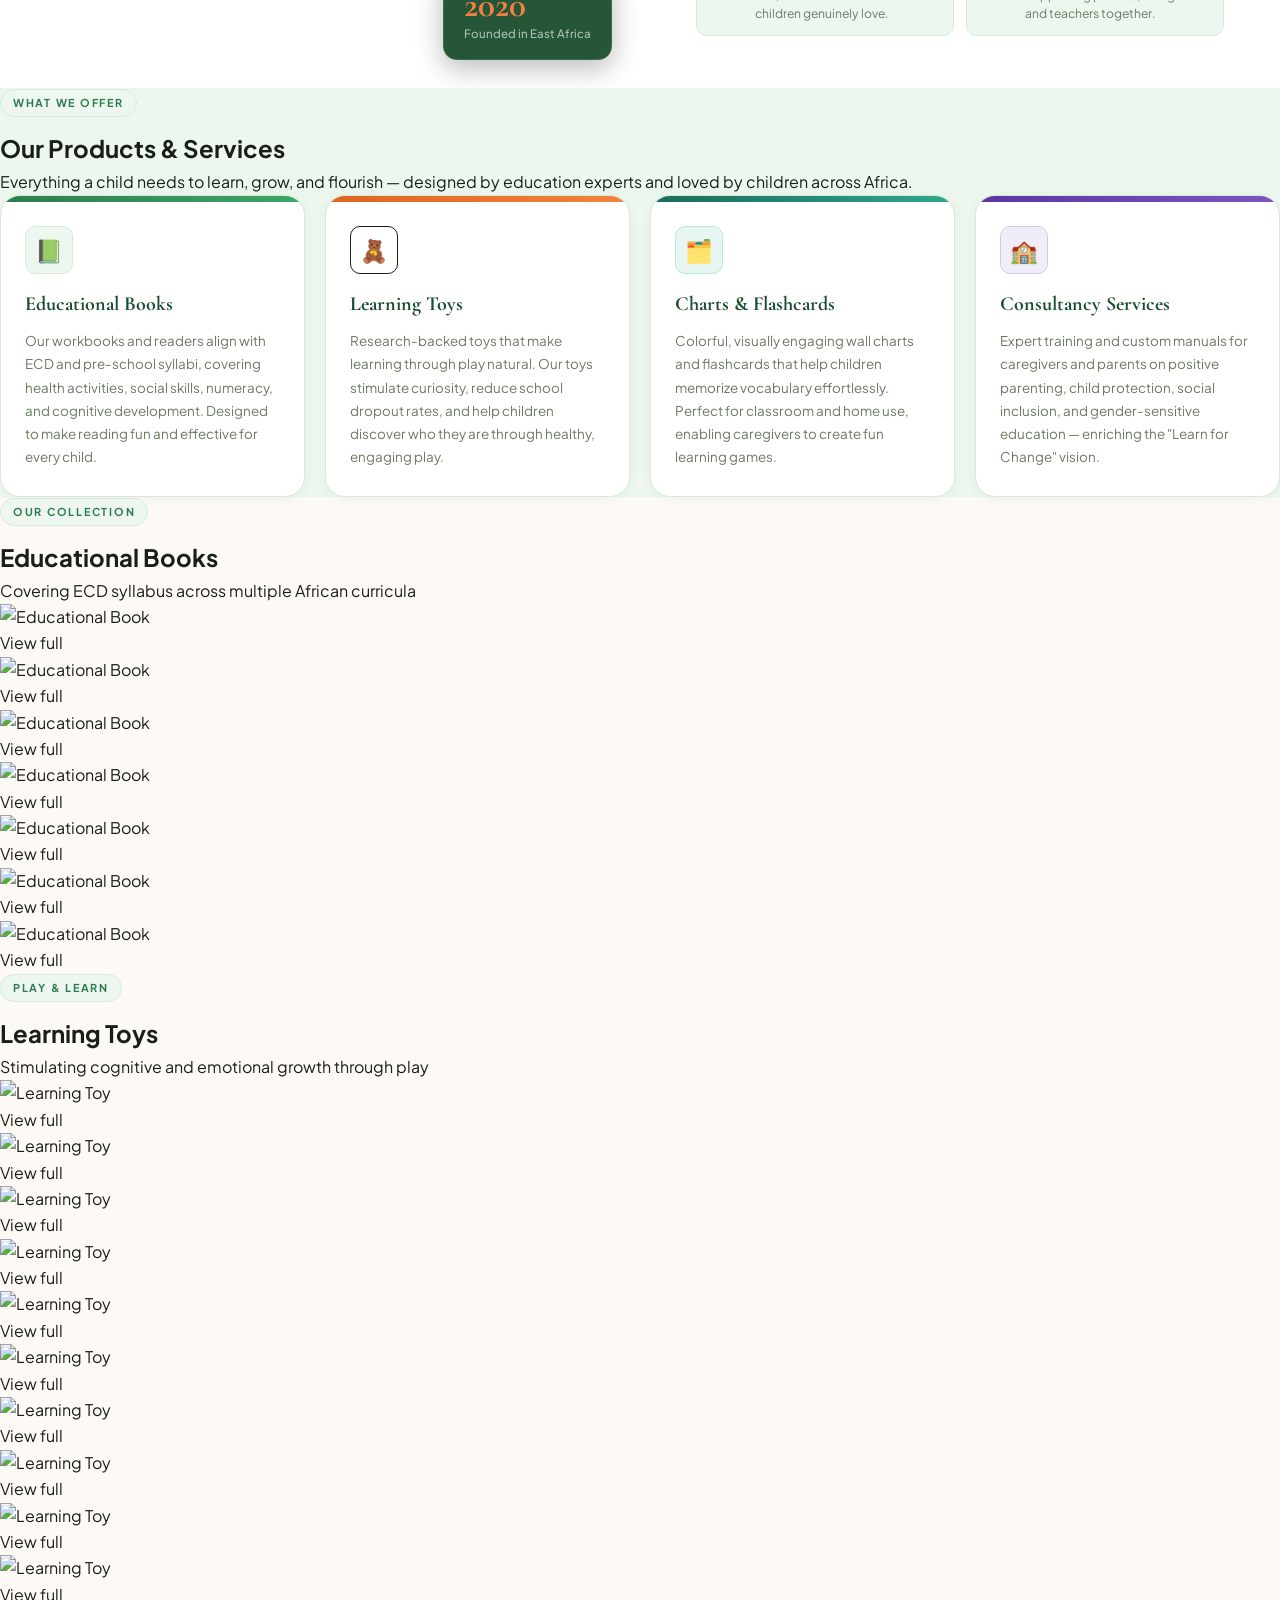
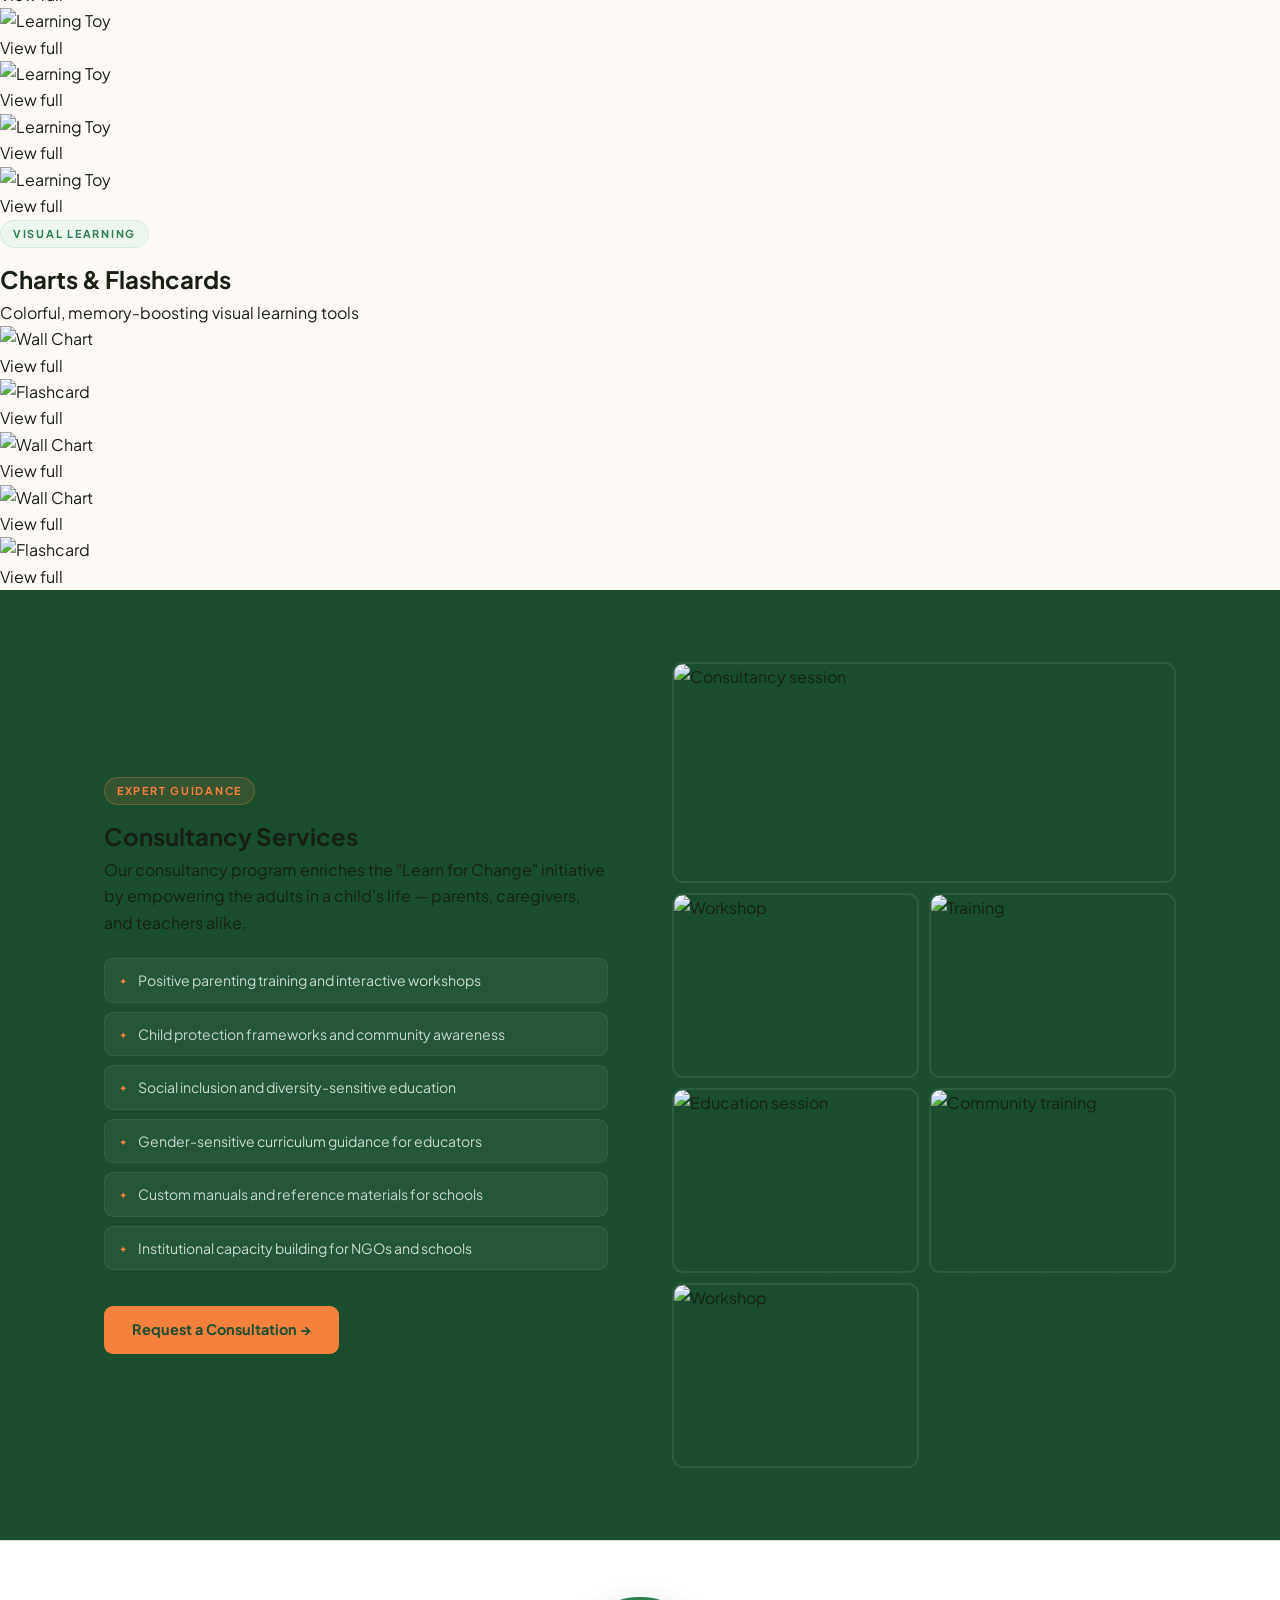
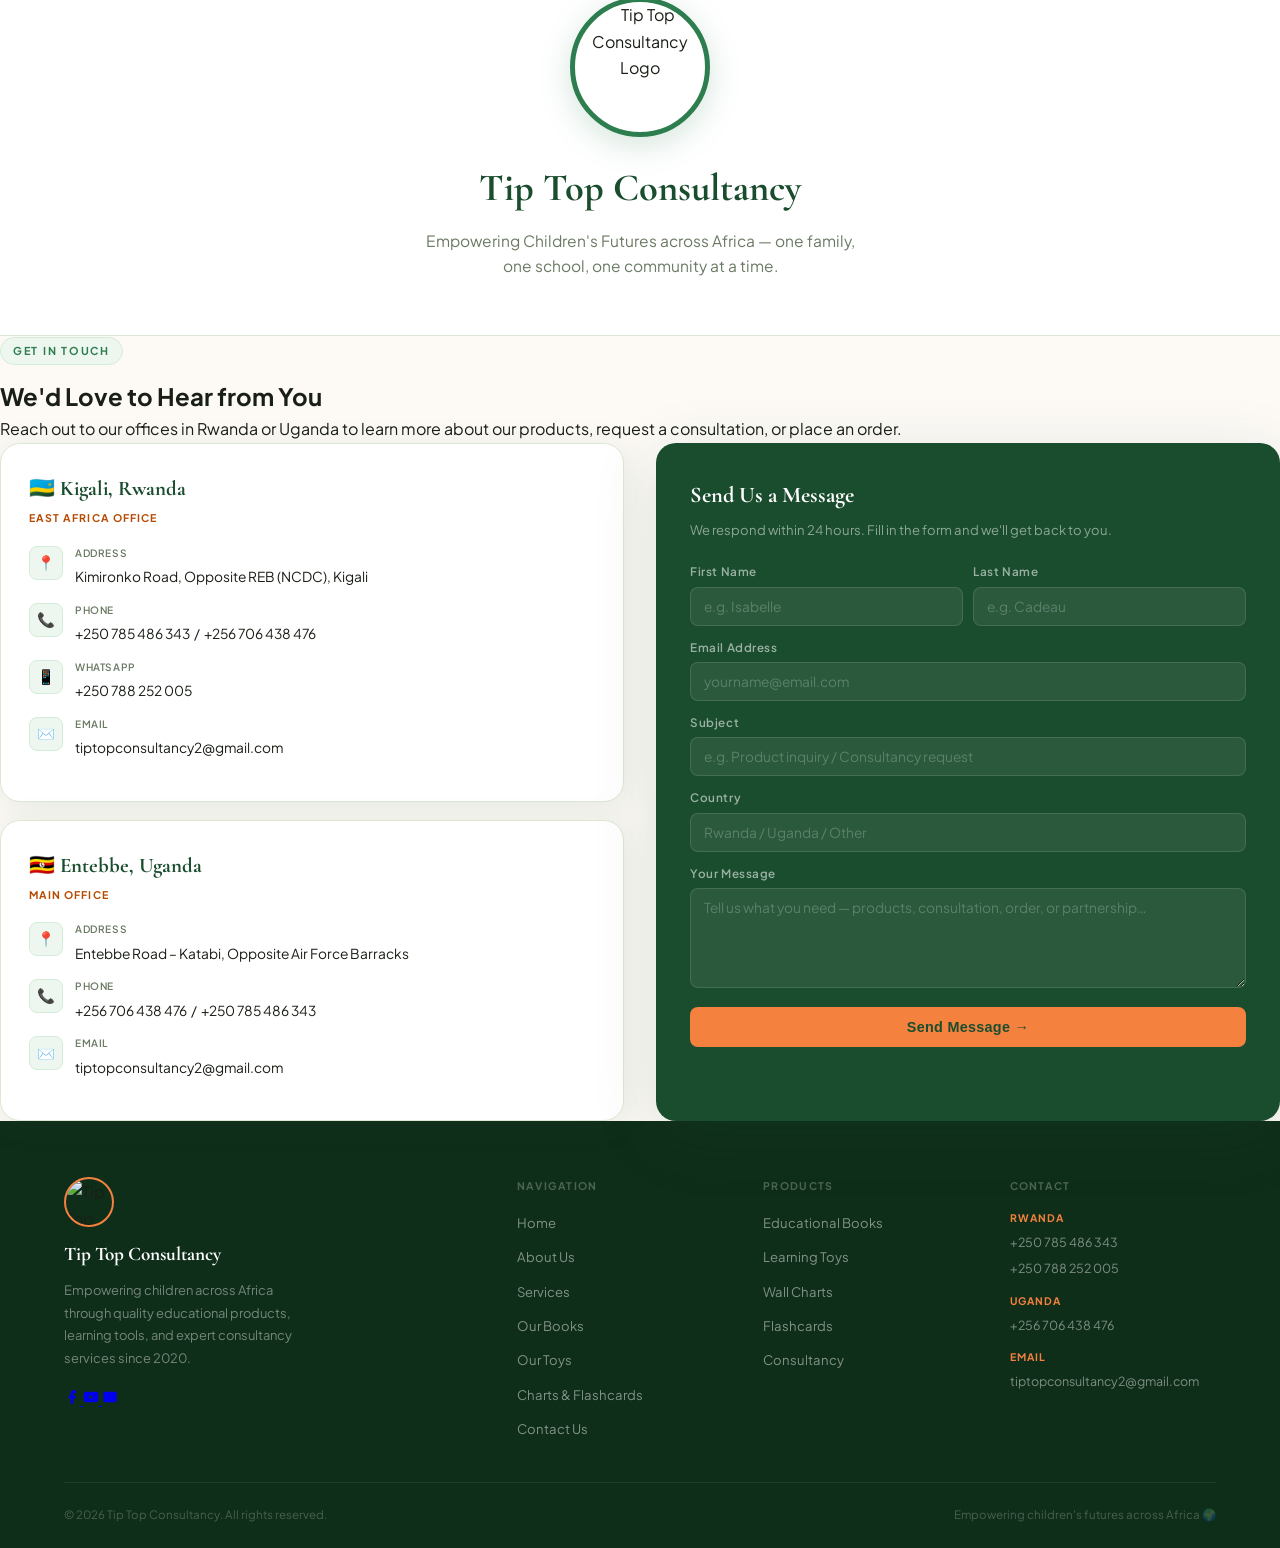
==== commit 516ca055: "landing page for the website" ====
--- a/index.html
+++ b/index.html
@@ -6,7 +6,7 @@
 <title>Tip Top Consultancy – Empowering Children's Futures</title>
 <link rel="preconnect" href="https://fonts.googleapis.com"/>
 <link rel="preconnect" href="https://fonts.gstatic.com" crossorigin/>
-<link href="https://fonts.googleapis.com/css2?family=Cormorant+Garamond:ital,wght@0,600;0,700;1,600&family=Plus+Jakarta+Sans:wght@300;400;500;600;700&display=swap" rel="stylesheet"/>
+<link href="https://fonts.googleapis.com/css2?family=Cormorant+Garamond:wght@600;700&family=Plus+Jakarta+Sans:wght@300;400;500;600;700&display=swap" rel="stylesheet"/>
 <link rel="stylesheet" href="style.css"/>
 </head>
 <body>
@@ -14,9 +14,9 @@
 <!-- LIGHTBOX -->
 <div class="lightbox" id="lightbox" role="dialog" aria-modal="true">
   <button class="lightbox-close" id="lbClose" aria-label="Close">✕</button>
-  <button class="lightbox-nav lightbox-prev" id="lbPrev" aria-label="Previous">&#8249;</button>
-  <img class="lightbox-img" id="lbImg" src="" alt="Gallery image" decoding="async"/>
-  <button class="lightbox-nav lightbox-next" id="lbNext" aria-label="Next">&#8250;</button>
+  <button class="lightbox-nav lightbox-prev" id="lbPrev" aria-label="Previous">‹</button>
+  <img class="lightbox-img" id="lbImg" src="" alt="Gallery image"/>
+  <button class="lightbox-nav lightbox-next" id="lbNext" aria-label="Next">›</button>
   <div class="lightbox-counter" id="lbCounter"></div>
 </div>
 
@@ -24,7 +24,7 @@
 <nav class="navbar" id="navbar">
   <a class="nav-brand" href="#home">
     <div class="nav-logo-wrap">
-      <img src="https://res.cloudinary.com/nrob/image/upload/f_auto,q_auto,w_84/v1685521829/tip%20top%20consultancy/zmyn7wtr7yauhd8f1bow.jpg" alt="Logo" width="42" height="42"/>
+      <img src="https://res.cloudinary.com/nrob/image/upload/v1685521829/tip%20top%20consultancy/zmyn7wtr7yauhd8f1bow.jpg" alt="Tip Top Consultancy Logo"/>
     </div>
     <div>
       <div class="nav-brand-name">Tip Top Consultancy</div>
@@ -60,282 +60,262 @@
 
 <!-- HERO -->
 <section class="hero" id="home">
+  <div class="hero-pattern"></div>
   <div class="hero-inner">
     <div class="hero-content">
-      <div class="hero-badge"><span class="badge-dot"></span>Educational Excellence Since 2020</div>
+      <div class="hero-badge">
+        <span class="hero-badge-dot"></span>
+        Educational Excellence Since 2020
+      </div>
       <h1 class="hero-title">
-        Shaping Bright<br/>Minds Across <em>Africa</em>
+        Shaping Bright<br/>
+        Minds Across <em>Africa</em>
         <span class="line2">One Child at a Time</span>
       </h1>
-      <p class="hero-desc">Tip Top Consultancy creates educational products and services that help children develop mental, social-emotional, and motor skills. Our child-friendly workbooks, readers, toys, and consultancy services deliver unparalleled learning outcomes to children and families.</p>
+      <p class="hero-desc">
+        Tip Top Consultancy creates educational products and services that help children develop mental, social-emotional, and motor skills. Our child-friendly workbooks, readers, toys, and consultancy services are designed to provide unparalleled learning outcomes to children and families.
+      </p>
       <div class="hero-actions">
-        <a href="#services" class="btn-primary">Explore Products <span class="btn-arrow">→</span></a>
+        <a href="#services" class="btn-primary">Explore Our Products →</a>
         <a href="#contact" class="btn-outline">Contact Us</a>
       </div>
       <div class="hero-stats">
-        <div class="stat"><div class="stat-num">4+</div><div class="stat-label">Product Lines</div></div>
-        <div class="stat"><div class="stat-num">2</div><div class="stat-label">Countries</div></div>
-        <div class="stat"><div class="stat-num">100%</div><div class="stat-label">Child-Friendly</div></div>
-        <div class="stat"><div class="stat-num">ECD</div><div class="stat-label">Aligned</div></div>
+        <div class="stat">
+          <div class="stat-num">4+</div>
+          <div class="stat-label">Product Lines</div>
+        </div>
+        <div class="stat">
+          <div class="stat-num">2</div>
+          <div class="stat-label">Countries</div>
+        </div>
+        <div class="stat">
+          <div class="stat-num">100%</div>
+          <div class="stat-label">Child-Friendly</div>
+        </div>
+        <div class="stat">
+          <div class="stat-num">ECD</div>
+          <div class="stat-label">Curriculum-Aligned</div>
+        </div>
       </div>
     </div>
     <div class="hero-visual">
-      <div class="hero-carousel" id="heroCarousel">
-        <div class="hero-carousel-track" id="heroTrack">
-          <div class="hero-carousel-slide">
-            <img src="https://res.cloudinary.com/nrob/image/upload/f_auto,q_auto,w_500/v1685181320/tip%20top%20consultancy/books/rvys1wx2kkfhpd4tkihe.png" alt="Educational Book"/>
-          </div>
-          <div class="hero-carousel-slide">
-            <img src="https://res.cloudinary.com/nrob/image/upload/f_auto,q_auto,w_500/v1685186676/tip%20top%20consultancy/toys/t78ldaralz1fa2epsjgy.jpg" alt="Learning Toy"/>
-          </div>
-          <div class="hero-carousel-slide">
-            <img src="https://res.cloudinary.com/nrob/image/upload/f_auto,q_auto,w_500/v1685442504/tip%20top%20consultancy/charts/okpsomvbtfusxukiizua.jpg" alt="Wall Chart"/>
-          </div>
-          <div class="hero-carousel-slide">
-            <img src="https://res.cloudinary.com/nrob/image/upload/f_auto,q_auto,w_500/v1685181319/tip%20top%20consultancy/books/ftvb6mp5kpweg12ryky6.png" alt="Educational Book"/>
-          </div>
-        </div>
-        <button class="hero-carousel-btn prev" id="heroPrev" aria-label="Previous">&#8249;</button>
-        <button class="hero-carousel-btn next" id="heroNext" aria-label="Next">&#8250;</button>
-        <div class="hero-carousel-dots" id="heroDots"></div>
-      </div>
-    </div>
-  </div>
-  <div class="hero-scroll"><span>Scroll</span><div class="scroll-line"></div></div>
-</section>
-
-<!-- MARQUEE -->
-<div class="marquee-wrap">
-  <div class="marquee-track">
-    <span>📚 Educational Books</span><span class="sep">✦</span>
-    <span>🧸 Learning Toys</span><span class="sep">✦</span>
-    <span>🗂️ Charts &amp; Flashcards</span><span class="sep">✦</span>
-    <span>🏫 Consultancy</span><span class="sep">✦</span>
-    <span>🇷🇼 Rwanda</span><span class="sep">✦</span>
-    <span>🇺🇬 Uganda</span><span class="sep">✦</span>
-    <span>📖 ECD Aligned</span><span class="sep">✦</span>
-    <span>🌍 Learn for Change</span><span class="sep">✦</span>
-    <span>🏫 Schools &amp; NGOs</span><span class="sep">✦</span>
-    <span>📚 Educational Books</span><span class="sep">✦</span>
-    <span>🧸 Learning Toys</span><span class="sep">✦</span>
-    <span>🗂️ Charts &amp; Flashcards</span><span class="sep">✦</span>
-    <span>🏫 Consultancy</span><span class="sep">✦</span>
-    <span>🇷🇼 Rwanda</span><span class="sep">✦</span>
-    <span>🇺🇬 Uganda</span><span class="sep">✦</span>
-    <span>📖 ECD Aligned</span><span class="sep">✦</span>
-    <span>🌍 Learn for Change</span><span class="sep">✦</span>
-    <span>🏫 Schools &amp; NGOs</span><span class="sep">✦</span>
+      <div class="hero-mosaic">
+        <div class="hero-mosaic-item" data-src="https://res.cloudinary.com/nrob/image/upload/v1685181320/tip%20top%20consultancy/books/rvys1wx2kkfhpd4tkihe.png">
+          <img src="https://res.cloudinary.com/nrob/image/upload/v1685181320/tip%20top%20consultancy/books/rvys1wx2kkfhpd4tkihe.png" alt="Educational Book" loading="eager"/>
+        </div>
+        <div class="hero-mosaic-item" data-src="https://res.cloudinary.com/nrob/image/upload/v1685186676/tip%20top%20consultancy/toys/t78ldaralz1fa2epsjgy.jpg">
+          <img src="https://res.cloudinary.com/nrob/image/upload/v1685186676/tip%20top%20consultancy/toys/t78ldaralz1fa2epsjgy.jpg" alt="Learning Toy" loading="eager"/>
+        </div>
+        <div class="hero-mosaic-item" data-src="https://res.cloudinary.com/nrob/image/upload/v1685442504/tip%20top%20consultancy/charts/okpsomvbtfusxukiizua.jpg">
+          <img src="https://res.cloudinary.com/nrob/image/upload/v1685442504/tip%20top%20consultancy/charts/okpsomvbtfusxukiizua.jpg" alt="Wall Chart" loading="eager"/>
+        </div>
+        <div class="hero-mosaic-item" data-src="https://res.cloudinary.com/nrob/image/upload/v1685181319/tip%20top%20consultancy/books/ftvb6mp5kpweg12ryky6.png">
+          <img src="https://res.cloudinary.com/nrob/image/upload/v1685181319/tip%20top%20consultancy/books/ftvb6mp5kpweg12ryky6.png" alt="Educational Book" loading="eager"/>
+        </div>
+      </div>
+    </div>
+  </div>
+</section>
+
+<!-- TRUST BAR -->
+<div class="trust-bar">
+  <div class="trust-bar-inner">
+    <div class="trust-item"><span class="trust-icon">🇷🇼</span> Rwanda</div>
+    <div class="trust-sep"></div>
+    <div class="trust-item"><span class="trust-icon">🇺🇬</span> Uganda</div>
+    <div class="trust-sep"></div>
+    <div class="trust-item"><span class="trust-icon">📚</span> ECD Curriculum-Aligned</div>
+    <div class="trust-sep"></div>
+    <div class="trust-item"><span class="trust-icon">🧸</span> Learn for Change</div>
+    <div class="trust-sep"></div>
+    <div class="trust-item"><span class="trust-icon">🏫</span> Schools &amp; NGOs</div>
   </div>
 </div>
 
 <!-- ABOUT -->
-<section id="about" class="about-bg">
-  <div class="about-grid">
-    <div class="about-img-wrap rv left">
-      <img class="about-img-main"
-        src="https://res.cloudinary.com/nrob/image/upload/f_auto,q_auto,w_900/v1685187122/tip%20top%20consultancy/services/a1ob6vhsfiyrfxk6lrmh.jpg"
-        alt="Tip Top Consultancy team" loading="lazy" decoding="async"/>
-      <div class="about-img-overlay"></div>
-      <div class="about-pill">🌍 Rwanda &amp; Uganda</div>
-      <div class="about-accent-card">
-        <div class="big">2020</div>
-        <div class="small">Founded in East Africa</div>
-      </div>
-    </div>
-    <div class="about-body rv right">
-      <div class="tag">Who We Are</div>
-      <h2 class="sec-title">Dedicated to Children's Growth &amp; Development</h2>
-      <p class="sec-desc">Tip Top Consultancy is an educational products and services company operating across Rwanda and Uganda. We are passionate about empowering children with tools they need to thrive emotionally, intellectually, and socially.</p>
-      <p class="sec-desc" style="margin-top:10px">Our child-friendly workbooks, readers, toys, and consultancy services align with African ECD and pre-school national curricula — delivering unparalleled learning experiences to children and their families.</p>
-      <div class="about-values">
-        <div class="value-item"><div class="value-icon">📚</div><div class="value-text"><strong>Curriculum-Aligned</strong><p>Tailored to ECD syllabi across Africa.</p></div></div>
-        <div class="value-item"><div class="value-icon">🧠</div><div class="value-text"><strong>Holistic Learning</strong><p>Mental, social-emotional and motor skills.</p></div></div>
-        <div class="value-item"><div class="value-icon">🎨</div><div class="value-text"><strong>Creative &amp; Engaging</strong><p>Materials children genuinely love.</p></div></div>
-        <div class="value-item"><div class="value-icon">🤝</div><div class="value-text"><strong>Family-Centered</strong><p>Supporting parents, caregivers, teachers.</p></div></div>
+<section class="section about-bg" id="about">
+  <div class="section-inner">
+    <div class="about-grid">
+      <div class="about-img-wrap fade-up">
+        <img class="about-img-main"
+          src="https://res.cloudinary.com/nrob/image/upload/v1685187122/tip%20top%20consultancy/services/a1ob6vhsfiyrfxk6lrmh.jpg"
+          alt="Tip Top Consultancy team in action"/>
+        <div class="about-accent-card">
+          <div class="big">2020</div>
+          <div class="small">Founded in East Africa</div>
+        </div>
+        <div class="about-pill">🌍 Rwanda &amp; Uganda</div>
+      </div>
+      <div class="about-body fade-up">
+        <div class="tag">Who We Are</div>
+        <h2 class="section-title">Dedicated to Children's Growth &amp; Development</h2>
+        <p class="section-desc">
+          Tip Top Consultancy is an educational products and services company operating across Rwanda and Uganda. We are passionate about empowering children with tools they need to thrive emotionally, intellectually, and socially.
+        </p>
+        <p class="section-desc" style="margin-top:12px">
+          Our exciting child-friendly workbooks, readers, toys, and consultancy services are carefully designed to align with African ECD and pre-school national curricula — delivering unparalleled learning experiences to children and their families.
+        </p>
+        <div class="about-values">
+          <div class="value-item">
+            <div class="value-icon">📚</div>
+            <div class="value-text">
+              <strong>Curriculum-Aligned</strong>
+              <p>Tailored to ECD and pre-school syllabi across Africa.</p>
+            </div>
+          </div>
+          <div class="value-item">
+            <div class="value-icon">🧠</div>
+            <div class="value-text">
+              <strong>Holistic Learning</strong>
+              <p>Mental, social-emotional and motor skill development.</p>
+            </div>
+          </div>
+          <div class="value-item">
+            <div class="value-icon">🎨</div>
+            <div class="value-text">
+              <strong>Creative &amp; Engaging</strong>
+              <p>Fun, interactive materials children genuinely love.</p>
+            </div>
+          </div>
+          <div class="value-item">
+            <div class="value-icon">🤝</div>
+            <div class="value-text">
+              <strong>Family-Centered</strong>
+              <p>Supporting parents, caregivers and teachers together.</p>
+            </div>
+          </div>
+        </div>
       </div>
     </div>
   </div>
 </section>
 
 <!-- SERVICES -->
-<section class="sec services-bg" id="services">
-  <div class="sec-in">
-    <div class="sec-hd c">
-      <div class="tag rv up">What We Offer</div>
-      <h2 class="sec-title rv up" data-delay="80">Our Products &amp; Services</h2>
-      <p class="sec-desc rv up" data-delay="160">Everything a child needs to learn, grow, and flourish — designed by education experts and loved by children across Africa.</p>
+<section class="section services-bg" id="services">
+  <div class="section-inner">
+    <div class="section-header center fade-up">
+      <div class="tag">What We Offer</div>
+      <h2 class="section-title">Our Products &amp; Services</h2>
+      <p class="section-desc">Everything a child needs to learn, grow, and flourish — designed by education experts and loved by children across Africa.</p>
     </div>
     <div class="products-grid">
-      <div class="product-card rv up" data-delay="0"><div class="product-card-top"></div><div class="product-card-body"><div class="product-emoji-wrap">📗</div><h3>Educational Books</h3><p>Our workbooks and readers align with ECD and pre-school syllabi, covering health activities, social skills, numeracy, and cognitive development. Designed to make reading fun and effective.</p></div></div>
-      <div class="product-card rv up" data-delay="90"><div class="product-card-top orange"></div><div class="product-card-body"><div class="product-emoji-wrap" style="background:var(--op);border-color:var(--ol)">🧸</div><h3>Learning Toys</h3><p>Research-backed toys that make learning through play natural. Our toys stimulate curiosity, reduce school dropout rates, and help children discover who they are through healthy play.</p></div></div>
-      <div class="product-card rv up" data-delay="180"><div class="product-card-top teal"></div><div class="product-card-body"><div class="product-emoji-wrap" style="background:#e8f6f3;border-color:#b8e8da">🗂️</div><h3>Charts &amp; Flashcards</h3><p>Colorful, visually engaging wall charts and flashcards that help children memorize vocabulary effortlessly. Perfect for classroom and home use alike.</p></div></div>
-      <div class="product-card rv up" data-delay="270"><div class="product-card-top purple"></div><div class="product-card-body"><div class="product-emoji-wrap" style="background:#f0edf8;border-color:#d4c8ed">🏫</div><h3>Consultancy Services</h3><p>Expert training and custom manuals for caregivers and parents on positive parenting, child protection, social inclusion, and gender-sensitive education.</p></div></div>
+      <div class="product-card fade-up">
+        <div class="product-card-top"></div>
+        <div class="product-card-body">
+          <div class="product-emoji-wrap">📗</div>
+          <h3>Educational Books</h3>
+          <p>Our workbooks and readers align with ECD and pre-school syllabi, covering health activities, social skills, numeracy, and cognitive development. Designed to make reading fun and effective for every child.</p>
+        </div>
+      </div>
+      <div class="product-card fade-up">
+        <div class="product-card-top orange"></div>
+        <div class="product-card-body">
+          <div class="product-emoji-wrap" style="background:var(--orange-pale);border-color:var(--orange-light)">🧸</div>
+          <h3>Learning Toys</h3>
+          <p>Research-backed toys that make learning through play natural. Our toys stimulate curiosity, reduce school dropout rates, and help children discover who they are through healthy, engaging play.</p>
+        </div>
+      </div>
+      <div class="product-card fade-up">
+        <div class="product-card-top teal"></div>
+        <div class="product-card-body">
+          <div class="product-emoji-wrap" style="background:#e8f6f3;border-color:#b8e8da">🗂️</div>
+          <h3>Charts &amp; Flashcards</h3>
+          <p>Colorful, visually engaging wall charts and flashcards that help children memorize vocabulary effortlessly. Perfect for classroom and home use, enabling caregivers to create fun learning games.</p>
+        </div>
+      </div>
+      <div class="product-card fade-up">
+        <div class="product-card-top purple"></div>
+        <div class="product-card-body">
+          <div class="product-emoji-wrap" style="background:#f0edf8;border-color:#d4c8ed">🏫</div>
+          <h3>Consultancy Services</h3>
+          <p>Expert training and custom manuals for caregivers and parents on positive parenting, child protection, social inclusion, and gender-sensitive education — enriching the "Learn for Change" vision.</p>
+        </div>
+      </div>
     </div>
   </div>
 </section>
 
 <!-- BOOKS GALLERY -->
-<section class="gal-sec" id="gallery-books">
-  <div class="gal-sec-wrap">
-    <div class="gal-in">
-      <div class="gal-hd rv up">
+<section class="gallery-section" id="gallery-books">
+  <div class="gallery-inner">
+    <div class="gallery-header fade-up">
+      <div>
         <div class="tag">Our Collection</div>
-        <h2 class="sec-title" style="margin-bottom:0">Educational Books</h2>
-        <p class="gal-count">Covering ECD syllabus across multiple African curricula</p>
-      </div>
-      <div class="card-slider" id="booksSlider">
-        <div class="card-slider-viewport">
-          <div class="card-slider-track" id="booksTrack">
-            <div class="card-slide" data-src="https://res.cloudinary.com/nrob/image/upload/f_auto,q_auto,w_800/v1685181320/tip%20top%20consultancy/books/rvys1wx2kkfhpd4tkihe.png">
-              <div class="card-img-wrap"><img src="https://res.cloudinary.com/nrob/image/upload/f_auto,q_auto,w_600/v1685181320/tip%20top%20consultancy/books/rvys1wx2kkfhpd4tkihe.png" alt="Workbook Series" loading="lazy"/></div>
-              <div class="card-info"><span class="card-num">01</span><h4>Workbook Series</h4><span class="card-tag">ECD · Cognitive Skills</span></div>
-            </div>
-            <div class="card-slide" data-src="https://res.cloudinary.com/nrob/image/upload/f_auto,q_auto,w_800/v1685181319/tip%20top%20consultancy/books/ftvb6mp5kpweg12ryky6.png">
-              <div class="card-img-wrap"><img src="https://res.cloudinary.com/nrob/image/upload/f_auto,q_auto,w_600/v1685181319/tip%20top%20consultancy/books/ftvb6mp5kpweg12ryky6.png" alt="Reader Series" loading="lazy"/></div>
-              <div class="card-info"><span class="card-num">02</span><h4>Reader Series</h4><span class="card-tag">ECD · Literacy</span></div>
-            </div>
-            <div class="card-slide" data-src="https://res.cloudinary.com/nrob/image/upload/f_auto,q_auto,w_800/v1685181319/tip%20top%20consultancy/books/dbvgu6tjw8wcuavwlauq.png">
-              <div class="card-img-wrap"><img src="https://res.cloudinary.com/nrob/image/upload/f_auto,q_auto,w_600/v1685181319/tip%20top%20consultancy/books/dbvgu6tjw8wcuavwlauq.png" alt="Activity Book" loading="lazy"/></div>
-              <div class="card-info"><span class="card-num">03</span><h4>Activity Book</h4><span class="card-tag">Pre-school · Motor Skills</span></div>
-            </div>
-            <div class="card-slide" data-src="https://res.cloudinary.com/nrob/image/upload/f_auto,q_auto,w_800/v1685181318/tip%20top%20consultancy/books/rcb2ph1xemdfa4cb8fve.png">
-              <div class="card-img-wrap"><img src="https://res.cloudinary.com/nrob/image/upload/f_auto,q_auto,w_600/v1685181318/tip%20top%20consultancy/books/rcb2ph1xemdfa4cb8fve.png" alt="Health & Wellness" loading="lazy"/></div>
-              <div class="card-info"><span class="card-num">04</span><h4>Health &amp; Wellness</h4><span class="card-tag">ECD · Social Skills</span></div>
-            </div>
-            <div class="card-slide" data-src="https://res.cloudinary.com/nrob/image/upload/f_auto,q_auto,w_800/v1685181318/tip%20top%20consultancy/books/u1to9rslqr6dfrheoatk.png">
-              <div class="card-img-wrap"><img src="https://res.cloudinary.com/nrob/image/upload/f_auto,q_auto,w_600/v1685181318/tip%20top%20consultancy/books/u1to9rslqr6dfrheoatk.png" alt="Numeracy Book" loading="lazy"/></div>
-              <div class="card-info"><span class="card-num">05</span><h4>Numeracy Book</h4><span class="card-tag">ECD · Mathematics</span></div>
-            </div>
-            <div class="card-slide" data-src="https://res.cloudinary.com/nrob/image/upload/f_auto,q_auto,w_800/v1685181319/tip%20top%20consultancy/books/cdmie2urpyzjh9b4lblq.png">
-              <div class="card-img-wrap"><img src="https://res.cloudinary.com/nrob/image/upload/f_auto,q_auto,w_600/v1685181319/tip%20top%20consultancy/books/cdmie2urpyzjh9b4lblq.png" alt="Language Arts" loading="lazy"/></div>
-              <div class="card-info"><span class="card-num">06</span><h4>Language Arts</h4><span class="card-tag">ECD · Language</span></div>
-            </div>
-            <div class="card-slide" data-src="https://res.cloudinary.com/nrob/image/upload/f_auto,q_auto,w_800/v1685181318/tip%20top%20consultancy/books/c7e9fm8v5jlr22kbdmjp.png">
-              <div class="card-img-wrap"><img src="https://res.cloudinary.com/nrob/image/upload/f_auto,q_auto,w_600/v1685181318/tip%20top%20consultancy/books/c7e9fm8v5jlr22kbdmjp.png" alt="Science Book" loading="lazy"/></div>
-              <div class="card-info"><span class="card-num">07</span><h4>Science Book</h4><span class="card-tag">Pre-school · Science</span></div>
-            </div>
-          </div>
-        </div>
-        <button class="cs-btn cs-prev" id="booksPrev" aria-label="Previous">&#8249;</button>
-        <button class="cs-btn cs-next" id="booksNext" aria-label="Next">&#8250;</button>
-        <div class="cs-footer">
-          <div class="cs-dots" id="booksDots"></div>
-          <div class="cs-progress"><div class="cs-bar" id="booksBar"></div></div>
-        </div>
-      </div>
+        <h2 class="section-title" style="margin-bottom:0">Educational Books</h2>
+        <p class="gallery-count">Covering ECD syllabus across multiple African curricula</p>
+      </div>
+    </div>
+    <div class="gallery-grid" id="books-grid">
+      <div class="gallery-item fade-up"><img src="https://res.cloudinary.com/nrob/image/upload/v1685181320/tip%20top%20consultancy/books/rvys1wx2kkfhpd4tkihe.png" alt="Educational Book" loading="lazy"/><div class="gallery-item-overlay"><span class="overlay-zoom">View full</span></div></div>
+      <div class="gallery-item fade-up"><img src="https://res.cloudinary.com/nrob/image/upload/v1685181319/tip%20top%20consultancy/books/ftvb6mp5kpweg12ryky6.png" alt="Educational Book" loading="lazy"/><div class="gallery-item-overlay"><span class="overlay-zoom">View full</span></div></div>
+      <div class="gallery-item fade-up"><img src="https://res.cloudinary.com/nrob/image/upload/v1685181319/tip%20top%20consultancy/books/dbvgu6tjw8wcuavwlauq.png" alt="Educational Book" loading="lazy"/><div class="gallery-item-overlay"><span class="overlay-zoom">View full</span></div></div>
+      <div class="gallery-item fade-up"><img src="https://res.cloudinary.com/nrob/image/upload/v1685181318/tip%20top%20consultancy/books/rcb2ph1xemdfa4cb8fve.png" alt="Educational Book" loading="lazy"/><div class="gallery-item-overlay"><span class="overlay-zoom">View full</span></div></div>
+      <div class="gallery-item fade-up"><img src="https://res.cloudinary.com/nrob/image/upload/v1685181318/tip%20top%20consultancy/books/u1to9rslqr6dfrheoatk.png" alt="Educational Book" loading="lazy"/><div class="gallery-item-overlay"><span class="overlay-zoom">View full</span></div></div>
+      <div class="gallery-item fade-up"><img src="https://res.cloudinary.com/nrob/image/upload/v1685181319/tip%20top%20consultancy/books/cdmie2urpyzjh9b4lblq.png" alt="Educational Book" loading="lazy"/><div class="gallery-item-overlay"><span class="overlay-zoom">View full</span></div></div>
+      <div class="gallery-item fade-up"><img src="https://res.cloudinary.com/nrob/image/upload/v1685181318/tip%20top%20consultancy/books/c7e9fm8v5jlr22kbdmjp.png" alt="Educational Book" loading="lazy"/><div class="gallery-item-overlay"><span class="overlay-zoom">View full</span></div></div>
+
     </div>
   </div>
 </section>
 
 <!-- TOYS GALLERY -->
-<section class="gal-sec" id="gallery-toys">
-  <div class="gal-sec-wrap alt">
-    <div class="gal-in">
-      <div class="gal-hd rv up">
-        <div class="tag or">Play &amp; Learn</div>
-        <h2 class="sec-title" style="margin-bottom:0">Learning Toys</h2>
-        <p class="gal-count">Stimulating cognitive and emotional growth through play</p>
-      </div>
-      <div class="card-slider" id="toysSlider">
-        <div class="card-slider-viewport">
-          <div class="card-slider-track" id="toysTrack">
-            <div class="card-slide" data-src="https://res.cloudinary.com/nrob/image/upload/f_auto,q_auto,w_800/v1685186676/tip%20top%20consultancy/toys/t78ldaralz1fa2epsjgy.jpg">
-              <div class="card-img-wrap"><img src="https://res.cloudinary.com/nrob/image/upload/f_auto,q_auto,w_600/v1685186676/tip%20top%20consultancy/toys/t78ldaralz1fa2epsjgy.jpg" alt="Discovery Toys" loading="lazy"/></div>
-              <div class="card-info"><span class="card-num">01</span><h4>Discovery Toys</h4><span class="card-tag">Ages 3–6 · Curiosity</span></div>
-            </div>
-            <div class="card-slide" data-src="https://res.cloudinary.com/nrob/image/upload/f_auto,q_auto,w_800/v1685186676/tip%20top%20consultancy/toys/qyn3mf5iutez472ssaeo.jpg">
-              <div class="card-img-wrap"><img src="https://res.cloudinary.com/nrob/image/upload/f_auto,q_auto,w_600/v1685186676/tip%20top%20consultancy/toys/qyn3mf5iutez472ssaeo.jpg" alt="Motor Skills Kit" loading="lazy"/></div>
-              <div class="card-info"><span class="card-num">02</span><h4>Motor Skills Kit</h4><span class="card-tag">Ages 2–5 · Development</span></div>
-            </div>
-            <div class="card-slide" data-src="https://res.cloudinary.com/nrob/image/upload/f_auto,q_auto,w_800/v1685186677/tip%20top%20consultancy/toys/e4f0pzl16awjnawbuwhh.jpg">
-              <div class="card-img-wrap"><img src="https://res.cloudinary.com/nrob/image/upload/f_auto,q_auto,w_600/v1685186677/tip%20top%20consultancy/toys/e4f0pzl16awjnawbuwhh.jpg" alt="Puzzle Sets" loading="lazy"/></div>
-              <div class="card-info"><span class="card-num">03</span><h4>Puzzle Sets</h4><span class="card-tag">Ages 4–7 · Problem Solving</span></div>
-            </div>
-            <div class="card-slide" data-src="https://res.cloudinary.com/nrob/image/upload/f_auto,q_auto,w_800/v1685186676/tip%20top%20consultancy/toys/eayu9dyz5bhxuddlw5vg.jpg">
-              <div class="card-img-wrap"><img src="https://res.cloudinary.com/nrob/image/upload/f_auto,q_auto,w_600/v1685186676/tip%20top%20consultancy/toys/eayu9dyz5bhxuddlw5vg.jpg" alt="Creative Play" loading="lazy"/></div>
-              <div class="card-info"><span class="card-num">04</span><h4>Creative Play</h4><span class="card-tag">Ages 3–8 · Expression</span></div>
-            </div>
-            <div class="card-slide" data-src="https://res.cloudinary.com/nrob/image/upload/f_auto,q_auto,w_800/v1685186676/tip%20top%20consultancy/toys/klt6dzpdlar62vd44tw8.jpg">
-              <div class="card-img-wrap"><img src="https://res.cloudinary.com/nrob/image/upload/f_auto,q_auto,w_600/v1685186676/tip%20top%20consultancy/toys/klt6dzpdlar62vd44tw8.jpg" alt="Block Sets" loading="lazy"/></div>
-              <div class="card-info"><span class="card-num">05</span><h4>Block Sets</h4><span class="card-tag">Ages 2–6 · Building</span></div>
-            </div>
-            <div class="card-slide" data-src="https://res.cloudinary.com/nrob/image/upload/f_auto,q_auto,w_800/v1685186679/tip%20top%20consultancy/toys/oq2hvmbma0qsqq9yi3mq.jpg">
-              <div class="card-img-wrap"><img src="https://res.cloudinary.com/nrob/image/upload/f_auto,q_auto,w_600/v1685186679/tip%20top%20consultancy/toys/oq2hvmbma0qsqq9yi3mq.jpg" alt="Role Play Kit" loading="lazy"/></div>
-              <div class="card-info"><span class="card-num">06</span><h4>Role Play Kit</h4><span class="card-tag">Ages 3–7 · Social Skills</span></div>
-            </div>
-            <div class="card-slide" data-src="https://res.cloudinary.com/nrob/image/upload/f_auto,q_auto,w_800/v1685186676/tip%20top%20consultancy/toys/iqakmn9gwlryi7khbqgx.jpg">
-              <div class="card-img-wrap"><img src="https://res.cloudinary.com/nrob/image/upload/f_auto,q_auto,w_600/v1685186676/tip%20top%20consultancy/toys/iqakmn9gwlryi7khbqgx.jpg" alt="Sensory Kit" loading="lazy"/></div>
-              <div class="card-info"><span class="card-num">07</span><h4>Sensory Kit</h4><span class="card-tag">Ages 1–4 · Senses</span></div>
-            </div>
-            <div class="card-slide" data-src="https://res.cloudinary.com/nrob/image/upload/f_auto,q_auto,w_800/v1685186676/tip%20top%20consultancy/toys/iph239e4ijt4j4gv5qvb.jpg">
-              <div class="card-img-wrap"><img src="https://res.cloudinary.com/nrob/image/upload/f_auto,q_auto,w_600/v1685186676/tip%20top%20consultancy/toys/iph239e4ijt4j4gv5qvb.jpg" alt="Art & Craft" loading="lazy"/></div>
-              <div class="card-info"><span class="card-num">08</span><h4>Art &amp; Craft</h4><span class="card-tag">Ages 4–8 · Creativity</span></div>
-            </div>
-          </div>
-        </div>
-        <button class="cs-btn cs-prev" id="toysPrev" aria-label="Previous">&#8249;</button>
-        <button class="cs-btn cs-next" id="toysNext" aria-label="Next">&#8250;</button>
-        <div class="cs-footer">
-          <div class="cs-dots" id="toysDots"></div>
-          <div class="cs-progress"><div class="cs-bar" id="toysBar"></div></div>
-        </div>
-      </div>
+<section class="gallery-section alt" id="gallery-toys">
+  <div class="gallery-inner">
+    <div class="gallery-header fade-up">
+      <div>
+        <div class="tag orange">Play &amp; Learn</div>
+        <h2 class="section-title" style="margin-bottom:0">Learning Toys</h2>
+        <p class="gallery-count">Stimulating cognitive and emotional growth through play</p>
+      </div>
+    </div>
+    <div class="gallery-grid" id="toys-grid">
+      <div class="gallery-item fade-up"><img src="https://res.cloudinary.com/nrob/image/upload/v1685186676/tip%20top%20consultancy/toys/t78ldaralz1fa2epsjgy.jpg" alt="Learning Toy" loading="lazy"/><div class="gallery-item-overlay"><span class="overlay-zoom">View full</span></div></div>
+      <div class="gallery-item fade-up"><img src="https://res.cloudinary.com/nrob/image/upload/v1685186676/tip%20top%20consultancy/toys/qyn3mf5iutez472ssaeo.jpg" alt="Learning Toy" loading="lazy"/><div class="gallery-item-overlay"><span class="overlay-zoom">View full</span></div></div>
+      <div class="gallery-item fade-up"><img src="https://res.cloudinary.com/nrob/image/upload/v1685186677/tip%20top%20consultancy/toys/e4f0pzl16awjnawbuwhh.jpg" alt="Learning Toy" loading="lazy"/><div class="gallery-item-overlay"><span class="overlay-zoom">View full</span></div></div>
+      <div class="gallery-item fade-up"><img src="https://res.cloudinary.com/nrob/image/upload/v1685186676/tip%20top%20consultancy/toys/eayu9dyz5bhxuddlw5vg.jpg" alt="Learning Toy" loading="lazy"/><div class="gallery-item-overlay"><span class="overlay-zoom">View full</span></div></div>
+      <div class="gallery-item fade-up"><img src="https://res.cloudinary.com/nrob/image/upload/v1685186676/tip%20top%20consultancy/toys/klt6dzpdlar62vd44tw8.jpg" alt="Learning Toy" loading="lazy"/><div class="gallery-item-overlay"><span class="overlay-zoom">View full</span></div></div>
+      <div class="gallery-item fade-up"><img src="https://res.cloudinary.com/nrob/image/upload/v1685186677/tip%20top%20consultancy/toys/ioinnojfnlz4suqa8eta.webp" alt="Learning Toy" loading="lazy"/><div class="gallery-item-overlay"><span class="overlay-zoom">View full</span></div></div>
+      <div class="gallery-item fade-up"><img src="https://res.cloudinary.com/nrob/image/upload/v1685186679/tip%20top%20consultancy/toys/oq2hvmbma0qsqq9yi3mq.jpg" alt="Learning Toy" loading="lazy"/><div class="gallery-item-overlay"><span class="overlay-zoom">View full</span></div></div>
+      <div class="gallery-item fade-up"><img src="https://res.cloudinary.com/nrob/image/upload/v1685186676/tip%20top%20consultancy/toys/iqakmn9gwlryi7khbqgx.jpg" alt="Learning Toy" loading="lazy"/><div class="gallery-item-overlay"><span class="overlay-zoom">View full</span></div></div>
+      <div class="gallery-item fade-up"><img src="https://res.cloudinary.com/nrob/image/upload/v1685186676/tip%20top%20consultancy/toys/iph239e4ijt4j4gv5qvb.jpg" alt="Learning Toy" loading="lazy"/><div class="gallery-item-overlay"><span class="overlay-zoom">View full</span></div></div>
+      <div class="gallery-item fade-up"><img src="https://res.cloudinary.com/nrob/image/upload/v1685186678/tip%20top%20consultancy/toys/yjwmhyiowotbtgxbfoqk.jpg" alt="Learning Toy" loading="lazy"/><div class="gallery-item-overlay"><span class="overlay-zoom">View full</span></div></div>
+      <div class="gallery-item fade-up"><img src="https://res.cloudinary.com/nrob/image/upload/v1685186676/tip%20top%20consultancy/toys/fkuibm4qyvxoy4t1r5q0.jpg" alt="Learning Toy" loading="lazy"/><div class="gallery-item-overlay"><span class="overlay-zoom">View full</span></div></div>
+      <div class="gallery-item fade-up"><img src="https://res.cloudinary.com/nrob/image/upload/v1685186677/tip%20top%20consultancy/toys/xcxfakmfswbrkmsikioi.jpg" alt="Learning Toy" loading="lazy"/><div class="gallery-item-overlay"><span class="overlay-zoom">View full</span></div></div>
+      <div class="gallery-item fade-up"><img src="https://res.cloudinary.com/nrob/image/upload/v1685186677/tip%20top%20consultancy/toys/dmqdcawu4laes85j1pdw.jpg" alt="Learning Toy" loading="lazy"/><div class="gallery-item-overlay"><span class="overlay-zoom">View full</span></div></div>
+      <div class="gallery-item fade-up"><img src="https://res.cloudinary.com/nrob/image/upload/v1685186678/tip%20top%20consultancy/toys/iywlq0alz4eg8oog7bkh.jpg" alt="Learning Toy" loading="lazy"/><div class="gallery-item-overlay"><span class="overlay-zoom">View full</span></div></div>
     </div>
   </div>
 </section>
 
 <!-- CHARTS GALLERY -->
-<section class="gal-sec" id="gallery-charts">
-  <div class="gal-sec-wrap">
-    <div class="gal-in">
-      <div class="gal-hd rv up">
+<section class="gallery-section" id="gallery-charts">
+  <div class="gallery-inner">
+    <div class="gallery-header fade-up">
+      <div>
         <div class="tag">Visual Learning</div>
-        <h2 class="sec-title" style="margin-bottom:0">Charts &amp; Flashcards</h2>
-        <p class="gal-count">Colorful, memory-boosting visual learning tools</p>
-      </div>
-      <div class="card-slider" id="chartsSlider">
-        <div class="card-slider-viewport">
-          <div class="card-slider-track" id="chartsTrack">
-            <div class="card-slide" data-src="https://res.cloudinary.com/nrob/image/upload/f_auto,q_auto,w_800/v1685442504/tip%20top%20consultancy/charts/okpsomvbtfusxukiizua.jpg">
-              <div class="card-img-wrap"><img src="https://res.cloudinary.com/nrob/image/upload/f_auto,q_auto,w_600/v1685442504/tip%20top%20consultancy/charts/okpsomvbtfusxukiizua.jpg" alt="Alphabet Chart" loading="lazy"/></div>
-              <div class="card-info"><span class="card-num">01</span><h4>Alphabet Chart</h4><span class="card-tag">Wall · Classroom</span></div>
-            </div>
-            <div class="card-slide" data-src="https://res.cloudinary.com/nrob/image/upload/f_auto,q_auto,w_800/v1685442503/tip%20top%20consultancy/charts/u3pxexlhciuws4bl4w8l.jpg">
-              <div class="card-img-wrap"><img src="https://res.cloudinary.com/nrob/image/upload/f_auto,q_auto,w_600/v1685442503/tip%20top%20consultancy/charts/u3pxexlhciuws4bl4w8l.jpg" alt="Flashcard Set" loading="lazy"/></div>
-              <div class="card-info"><span class="card-num">02</span><h4>Flashcard Set</h4><span class="card-tag">Vocabulary · Memory</span></div>
-            </div>
-            <div class="card-slide" data-src="https://res.cloudinary.com/nrob/image/upload/f_auto,q_auto,w_800/v1685442504/tip%20top%20consultancy/charts/iru7ewnnvvnciymkwz6z.jpg">
-              <div class="card-img-wrap"><img src="https://res.cloudinary.com/nrob/image/upload/f_auto,q_auto,w_600/v1685442504/tip%20top%20consultancy/charts/iru7ewnnvvnciymkwz6z.jpg" alt="Number Chart" loading="lazy"/></div>
-              <div class="card-info"><span class="card-num">03</span><h4>Number Chart</h4><span class="card-tag">Wall · Numeracy</span></div>
-            </div>
-            <div class="card-slide" data-src="https://res.cloudinary.com/nrob/image/upload/f_auto,q_auto,w_800/v1685442504/tip%20top%20consultancy/charts/pp3efjq7jmvoyrxfupqv.jpg">
-              <div class="card-img-wrap"><img src="https://res.cloudinary.com/nrob/image/upload/f_auto,q_auto,w_600/v1685442504/tip%20top%20consultancy/charts/pp3efjq7jmvoyrxfupqv.jpg" alt="Science Chart" loading="lazy"/></div>
-              <div class="card-info"><span class="card-num">04</span><h4>Science Chart</h4><span class="card-tag">Wall · Knowledge</span></div>
-            </div>
-            <div class="card-slide" data-src="https://res.cloudinary.com/nrob/image/upload/f_auto,q_auto,w_800/v1685442503/tip%20top%20consultancy/charts/tj3cdqve1zeechfe2h3e.jpg">
-              <div class="card-img-wrap"><img src="https://res.cloudinary.com/nrob/image/upload/f_auto,q_auto,w_600/v1685442503/tip%20top%20consultancy/charts/tj3cdqve1zeechfe2h3e.jpg" alt="Flashcard Collection" loading="lazy"/></div>
-              <div class="card-info"><span class="card-num">05</span><h4>Flashcard Collection</h4><span class="card-tag">Classroom · Learning</span></div>
-            </div>
-          </div>
-        </div>
-        <button class="cs-btn cs-prev" id="chartsPrev" aria-label="Previous">&#8249;</button>
-        <button class="cs-btn cs-next" id="chartsNext" aria-label="Next">&#8250;</button>
-        <div class="cs-footer">
-          <div class="cs-dots" id="chartsDots"></div>
-          <div class="cs-progress"><div class="cs-bar" id="chartsBar"></div></div>
-        </div>
-      </div>
+        <h2 class="section-title" style="margin-bottom:0">Charts &amp; Flashcards</h2>
+        <p class="gallery-count">Colorful, memory-boosting visual learning tools</p>
+      </div>
+    </div>
+    <div class="gallery-grid" id="charts-grid">
+      <div class="gallery-item fade-up"><img src="https://res.cloudinary.com/nrob/image/upload/v1685442504/tip%20top%20consultancy/charts/okpsomvbtfusxukiizua.jpg" alt="Wall Chart" loading="lazy"/><div class="gallery-item-overlay"><span class="overlay-zoom">View full</span></div></div>
+      <div class="gallery-item fade-up"><img src="https://res.cloudinary.com/nrob/image/upload/v1685442503/tip%20top%20consultancy/charts/u3pxexlhciuws4bl4w8l.jpg" alt="Flashcard" loading="lazy"/><div class="gallery-item-overlay"><span class="overlay-zoom">View full</span></div></div>
+      <div class="gallery-item fade-up"><img src="https://res.cloudinary.com/nrob/image/upload/v1685442504/tip%20top%20consultancy/charts/iru7ewnnvvnciymkwz6z.jpg" alt="Wall Chart" loading="lazy"/><div class="gallery-item-overlay"><span class="overlay-zoom">View full</span></div></div>
+      <div class="gallery-item fade-up"><img src="https://res.cloudinary.com/nrob/image/upload/v1685442504/tip%20top%20consultancy/charts/pp3efjq7jmvoyrxfupqv.jpg" alt="Wall Chart" loading="lazy"/><div class="gallery-item-overlay"><span class="overlay-zoom">View full</span></div></div>
+      <div class="gallery-item fade-up"><img src="https://res.cloudinary.com/nrob/image/upload/v1685442503/tip%20top%20consultancy/charts/tj3cdqve1zeechfe2h3e.jpg" alt="Flashcard" loading="lazy"/><div class="gallery-item-overlay"><span class="overlay-zoom">View full</span></div></div>
     </div>
   </div>
 </section>
 
 <!-- CONSULTANCY -->
-<section class="consult-bg" id="consultancy">
+<section class="section consult-bg" id="consultancy">
   <div class="consult-inner">
-    <div class="rv left">
+    <div class="fade-up">
       <div class="tag">Expert Guidance</div>
-      <h2 class="sec-title">Consultancy Services</h2>
-      <p class="sec-desc">Our consultancy program enriches the "Learn for Change" initiative by empowering the adults in a child's life — parents, caregivers, and teachers alike.</p>
+      <h2 class="section-title">Consultancy Services</h2>
+      <p class="section-desc">
+        Our consultancy program enriches the "Learn for Change" initiative by empowering the adults in a child's life — parents, caregivers, and teachers alike.
+      </p>
       <ul class="consult-list">
         <li>Positive parenting training and interactive workshops</li>
         <li>Child protection frameworks and community awareness</li>
@@ -344,100 +324,105 @@
         <li>Custom manuals and reference materials for schools</li>
         <li>Institutional capacity building for NGOs and schools</li>
       </ul>
-      <a href="#contact" class="btn-primary" style="margin-top:28px;display:inline-flex">Request Consultation <span class="btn-arrow">→</span></a>
-    </div>
-    <div class="consult-gallery rv right">
-      <img src="https://res.cloudinary.com/nrob/image/upload/f_auto,q_auto,w_700/v1685187122/tip%20top%20consultancy/services/a1ob6vhsfiyrfxk6lrmh.jpg" alt="Consultancy session" loading="lazy" decoding="async"/>
-      <img src="https://res.cloudinary.com/nrob/image/upload/f_auto,q_auto,w_500/v1685187123/tip%20top%20consultancy/services/b4um7t7djzaa2jmlsv4b.jpg" alt="Workshop" loading="lazy" decoding="async"/>
-      <img src="https://res.cloudinary.com/nrob/image/upload/f_auto,q_auto,w_500/v1685187122/tip%20top%20consultancy/services/yozgee8n2wncnlojvsil.jpg" alt="Training" loading="lazy" decoding="async"/>
-      <img src="https://res.cloudinary.com/nrob/image/upload/f_auto,q_auto,w_500/v1685187122/tip%20top%20consultancy/services/myvedcfcjmn5r4pd5wv4.jpg" alt="Education session" loading="lazy" decoding="async"/>
-      <img src="https://res.cloudinary.com/nrob/image/upload/f_auto,q_auto,w_500/v1685187122/tip%20top%20consultancy/services/qdw4hfb5ya2u1abafnwy.jpg" alt="Community training" loading="lazy" decoding="async"/>
-    </div>
-  </div>
-</section>
-
-<!-- BRAND -->
-<section class="brand-section rv up">
+      <a href="#contact" class="btn-primary" style="margin-top:36px;display:inline-flex">Request a Consultation →</a>
+    </div>
+    <div class="consult-gallery fade-up">
+      <img src="https://res.cloudinary.com/nrob/image/upload/v1685187122/tip%20top%20consultancy/services/a1ob6vhsfiyrfxk6lrmh.jpg" alt="Consultancy session"/>
+      <img src="https://res.cloudinary.com/nrob/image/upload/v1685187123/tip%20top%20consultancy/services/b4um7t7djzaa2jmlsv4b.jpg" alt="Workshop"/>
+      <img src="https://res.cloudinary.com/nrob/image/upload/v1685187122/tip%20top%20consultancy/services/yozgee8n2wncnlojvsil.jpg" alt="Training"/>
+      <img src="https://res.cloudinary.com/nrob/image/upload/v1685187122/tip%20top%20consultancy/services/myvedcfcjmn5r4pd5wv4.jpg" alt="Education session"/>
+      <img src="https://res.cloudinary.com/nrob/image/upload/v1685187122/tip%20top%20consultancy/services/qdw4hfb5ya2u1abafnwy.jpg" alt="Community training"/>
+      <img src="https://res.cloudinary.com/nrob/image/upload/v1685187122/tip%20top%20consultancy/services/ungxoxjexw3eufgh44rr.jpg" alt="Workshop"/>
+    </div>
+  </div>
+</section>
+<!-- BRAND / LOGO SECTION -->
+<section class="brand-section fade-up">
   <img class="brand-logo-big"
-    src="https://res.cloudinary.com/nrob/image/upload/f_auto,q_auto,w_280/v1685521829/tip%20top%20consultancy/zmyn7wtr7yauhd8f1bow.jpg"
-    alt="Tip Top Consultancy Logo" width="140" height="140" loading="lazy" decoding="async"/>
+    src="https://res.cloudinary.com/nrob/image/upload/v1685521829/tip%20top%20consultancy/zmyn7wtr7yauhd8f1bow.jpg"
+    alt="Tip Top Consultancy Logo"/>
   <div class="brand-name-big">Tip Top Consultancy</div>
   <p class="brand-tagline">Empowering Children's Futures across Africa — one family, one school, one community at a time.</p>
 </section>
 
 <!-- CONTACT -->
-<section class="sec contact-bg" id="contact">
-  <div class="sec-in">
-    <div class="sec-hd c">
-      <div class="tag rv up">Get In Touch</div>
-      <h2 class="sec-title rv up" data-delay="80">We'd Love to Hear from You</h2>
-      <p class="sec-desc rv up" data-delay="160">Reach out to our offices in Rwanda or Uganda to learn more about our products, request a consultation, or place an order.</p>
+<section class="section contact-bg" id="contact">
+  <div class="section-inner">
+    <div class="section-header center fade-up">
+      <div class="tag">Get In Touch</div>
+      <h2 class="section-title">We'd Love to Hear from You</h2>
+      <p class="section-desc">Reach out to our offices in Rwanda or Uganda to learn more about our products, request a consultation, or place an order.</p>
     </div>
     <div class="contact-grid">
-      <div class="rv left">
+      <div class="fade-up">
+        <!-- Rwanda -->
         <div class="contact-card">
           <h3>🇷🇼 Kigali, Rwanda</h3>
           <span class="sub">East Africa Office</span>
-          <div class="contact-row"><div class="contact-icon">📍</div><div class="contact-info"><strong>Address</strong><span>Kimironko Road, Opposite REB (NCDC), Kigali</span></div></div>
-          <div class="contact-row"><div class="contact-icon">📞</div><div class="contact-info"><strong>Phone</strong><span>+250 785 486 343 &nbsp;/&nbsp; +256 706 438 476</span></div></div>
-          <div class="contact-row"><div class="contact-icon">📱</div><div class="contact-info"><strong>WhatsApp</strong><span>+250 788 252 005</span></div></div>
-          <div class="contact-row"><div class="contact-icon">✉️</div><div class="contact-info"><strong>Email</strong><span>tiptopconsultancy2@gmail.com</span></div></div>
-        </div>
-        <div class="contact-card">
+          <div class="contact-row">
+            <div class="contact-icon">📍</div>
+            <div class="contact-info"><strong>Address</strong><span>Kimironko Road, Opposite REB (NCDC), Kigali</span></div>
+          </div>
+          <div class="contact-row">
+            <div class="contact-icon">📞</div>
+            <div class="contact-info"><strong>Phone</strong><span>+250 785 486 343 &nbsp;/&nbsp; +256 706 438 476</span></div>
+          </div>
+          <div class="contact-row">
+            <div class="contact-icon">📱</div>
+            <div class="contact-info"><strong>WhatsApp</strong><span>+250 788 252 005</span></div>
+          </div>
+          <div class="contact-row">
+            <div class="contact-icon">✉️</div>
+            <div class="contact-info"><strong>Email</strong><span>tiptopconsultancy2@gmail.com</span></div>
+          </div>
+        </div>
+        <!-- Uganda -->
+        <div class="contact-card" style="margin-top:0">
           <h3>🇺🇬 Entebbe, Uganda</h3>
           <span class="sub">Main Office</span>
-          <div class="contact-row"><div class="contact-icon">📍</div><div class="contact-info"><strong>Address</strong><span>Entebbe Road – Katabi, Opposite Air Force Barracks</span></div></div>
-          <div class="contact-row"><div class="contact-icon">📞</div><div class="contact-info"><strong>Phone</strong><span>+256 706 438 476 &nbsp;/&nbsp; +250 785 486 343</span></div></div>
-          <div class="contact-row"><div class="contact-icon">✉️</div><div class="contact-info"><strong>Email</strong><span>tiptopconsultancy2@gmail.com</span></div></div>
-        </div>
-        <div class="social-card">
-          <h3>📱 Follow Us Online</h3>
-          <span class="sub">Stay connected with Tip Top Consultancy</span>
-          <div class="social-links-big">
-            <a href="https://www.facebook.com/groups/1855516344772249/?ref=share" target="_blank" rel="noopener" class="social-link-big facebook">
-              <div class="social-icon-big">
-                <svg width="24" height="24" fill="currentColor" viewBox="0 0 24 24"><path d="M18 2h-3a5 5 0 00-5 5v3H7v4h3v8h4v-8h3l1-4h-4V7a1 1 0 011-1h3z"/></svg>
-              </div>
-              <div class="social-info-big">
-                <strong>Facebook Group</strong>
-                <span>Join our community of educators and parents</span>
-                <em>Click to visit →</em>
-              </div>
-            </a>
-            <a href="https://www.youtube.com/@tiptopbooks1400" target="_blank" rel="noopener" class="social-link-big youtube">
-              <div class="social-icon-big">
-                <svg width="24" height="24" fill="currentColor" viewBox="0 0 24 24"><path d="M22.54 6.42a2.78 2.78 0 00-1.95-1.96C18.88 4 12 4 12 4s-6.88 0-8.59.46A2.78 2.78 0 001.46 6.42 29 29 0 001 12a29 29 0 00.46 5.58 2.78 2.78 0 001.95 1.96C5.12 20 12 20 12 20s6.88 0 8.59-.46a2.78 2.78 0 001.95-1.96A29 29 0 0023 12a29 29 0 00-.46-5.58zM9.75 15.02V8.98L15.5 12l-5.75 3.02z"/></svg>
-              </div>
-              <div class="social-info-big">
-                <strong>YouTube Channel</strong>
-                <span>Watch our educational videos and tutorials</span>
-                <em>Subscribe now →</em>
-              </div>
-            </a>
-            <a href="mailto:tiptopconsultancy2@gmail.com" class="social-link-big email">
-              <div class="social-icon-big">
-                <svg width="24" height="24" fill="currentColor" viewBox="0 0 24 24"><path d="M4 4h16c1.1 0 2 .9 2 2v12c0 1.1-.9 2-2 2H4c-1.1 0-2-.9-2-2V6c0-1.1.9-2 2-2z"/><polyline points="22,6 12,13 2,6" fill="none" stroke="white" stroke-width="2"/></svg>
-              </div>
-              <div class="social-info-big">
-                <strong>Email Us</strong>
-                <span>tiptopconsultancy2@gmail.com</span>
-                <em>Send a message →</em>
-              </div>
-            </a>
-          </div>
-        </div>
-      </div>
-      <div class="contact-form-card rv right">
+          <div class="contact-row">
+            <div class="contact-icon">📍</div>
+            <div class="contact-info"><strong>Address</strong><span>Entebbe Road – Katabi, Opposite Air Force Barracks</span></div>
+          </div>
+          <div class="contact-row">
+            <div class="contact-icon">📞</div>
+            <div class="contact-info"><strong>Phone</strong><span>+256 706 438 476 &nbsp;/&nbsp; +250 785 486 343</span></div>
+          </div>
+          <div class="contact-row">
+            <div class="contact-icon">✉️</div>
+            <div class="contact-info"><strong>Email</strong><span>tiptopconsultancy2@gmail.com</span></div>
+          </div>
+        </div>
+      </div>
+      <div class="contact-form-card fade-up">
         <h3>Send Us a Message</h3>
         <p class="form-sub">We respond within 24 hours. Fill in the form and we'll get back to you.</p>
         <div class="form-row">
-          <div class="form-group"><label>First Name</label><input type="text" placeholder="e.g. Isabelle"/></div>
-          <div class="form-group"><label>Last Name</label><input type="text" placeholder="e.g. Cadeau"/></div>
-        </div>
-        <div class="form-group"><label>Email Address</label><input type="email" placeholder="yourname@email.com"/></div>
-        <div class="form-group"><label>Subject</label><input type="text" placeholder="e.g. Product inquiry / Consultancy request"/></div>
-        <div class="form-group"><label>Country</label><input type="text" placeholder="Rwanda / Uganda / Other"/></div>
-        <div class="form-group"><label>Your Message</label><textarea placeholder="Tell us what you need — products, consultation, order, or partnership…"></textarea></div>
+          <div class="form-group">
+            <label>First Name</label>
+            <input type="text" placeholder="e.g. Isabelle"/>
+          </div>
+          <div class="form-group">
+            <label>Last Name</label>
+            <input type="text" placeholder="e.g. Cadeau"/>
+          </div>
+        </div>
+        <div class="form-group">
+          <label>Email Address</label>
+          <input type="email" placeholder="yourname@email.com"/>
+        </div>
+        <div class="form-group">
+          <label>Subject</label>
+          <input type="text" placeholder="e.g. Product inquiry / Consultancy request"/>
+        </div>
+        <div class="form-group">
+          <label>Country</label>
+          <input type="text" placeholder="Rwanda / Uganda / Other"/>
+        </div>
+        <div class="form-group">
+          <label>Your Message</label>
+          <textarea placeholder="Tell us what you need — products, consultation, order, or partnership…"></textarea>
+        </div>
         <button class="btn-form">Send Message →</button>
       </div>
     </div>
@@ -449,30 +434,59 @@
   <div class="footer-inner">
     <div class="footer-top">
       <div>
-        <img class="footer-logo" src="https://res.cloudinary.com/nrob/image/upload/f_auto,q_auto,w_100/v1685521829/tip%20top%20consultancy/zmyn7wtr7yauhd8f1bow.jpg" alt="Tip Top Consultancy" width="50" height="50" loading="lazy" decoding="async"/>
+        <img class="footer-logo"
+          src="https://res.cloudinary.com/nrob/image/upload/v1685521829/tip%20top%20consultancy/zmyn7wtr7yauhd8f1bow.jpg"
+          alt="Tip Top Consultancy"/>
         <div class="footer-brand-name">Tip Top Consultancy</div>
         <p class="footer-brand-desc">Empowering children across Africa through quality educational products, learning tools, and expert consultancy services since 2020.</p>
-        <div class="social-links-footer">
-          <a href="https://www.facebook.com/groups/1855516344772249/?ref=share" class="social-link-footer" target="_blank" rel="noopener">
-            <svg width="14" height="14" fill="currentColor" viewBox="0 0 24 24"><path d="M18 2h-3a5 5 0 00-5 5v3H7v4h3v8h4v-8h3l1-4h-4V7a1 1 0 011-1h3z"/></svg>
-            <span>Facebook</span>
+        <div class="social-links">
+          <a href="https://www.facebook.com/groups/1855516344772249/?ref=share" class="social-link" target="_blank" title="Facebook">
+            <svg width="16" height="16" fill="currentColor" viewBox="0 0 24 24"><path d="M18 2h-3a5 5 0 00-5 5v3H7v4h3v8h4v-8h3l1-4h-4V7a1 1 0 011-1h3z"/></svg>
           </a>
-          <a href="https://www.youtube.com/@tiptopbooks1400" class="social-link-footer" target="_blank" rel="noopener">
-            <svg width="14" height="14" fill="currentColor" viewBox="0 0 24 24"><path d="M22.54 6.42a2.78 2.78 0 00-1.95-1.96C18.88 4 12 4 12 4s-6.88 0-8.59.46A2.78 2.78 0 001.46 6.42 29 29 0 001 12a29 29 0 00.46 5.58 2.78 2.78 0 001.95 1.96C5.12 20 12 20 12 20s6.88 0 8.59-.46a2.78 2.78 0 001.95-1.96A29 29 0 0023 12a29 29 0 00-.46-5.58zM9.75 15.02V8.98L15.5 12l-5.75 3.02z"/></svg>
-            <span>YouTube</span>
+          <a href="https://www.youtube.com/@tiptopbooks1400" class="social-link" target="_blank" title="YouTube">
+            <svg width="16" height="16" fill="currentColor" viewBox="0 0 24 24"><path d="M22.54 6.42a2.78 2.78 0 00-1.95-1.96C18.88 4 12 4 12 4s-6.88 0-8.59.46A2.78 2.78 0 001.46 6.42 29 29 0 001 12a29 29 0 00.46 5.58 2.78 2.78 0 001.95 1.96C5.12 20 12 20 12 20s6.88 0 8.59-.46a2.78 2.78 0 001.95-1.96A29 29 0 0023 12a29 29 0 00-.46-5.58zM9.75 15.02V8.98L15.5 12l-5.75 3.02z"/></svg>
           </a>
-          <a href="mailto:tiptopconsultancy2@gmail.com" class="social-link-footer">
-            <svg width="14" height="14" fill="currentColor" viewBox="0 0 24 24"><path d="M4 4h16c1.1 0 2 .9 2 2v12c0 1.1-.9 2-2 2H4c-1.1 0-2-.9-2-2V6c0-1.1.9-2 2-2z"/><polyline points="22,6 12,13 2,6" fill="none" stroke="currentColor" stroke-width="2"/></svg>
-            <span>Email Us</span>
+          <a href="mailto:tiptopconsultancy2@gmail.com" class="social-link" title="Email">
+            <svg width="16" height="16" fill="currentColor" viewBox="0 0 24 24"><path d="M4 4h16c1.1 0 2 .9 2 2v12c0 1.1-.9 2-2 2H4c-1.1 0-2-.9-2-2V6c0-1.1.9-2 2-2z"/><polyline points="22,6 12,13 2,6" fill="none" stroke="currentColor" stroke-width="2"/></svg>
           </a>
         </div>
       </div>
-      <div class="footer-col"><h4>Navigation</h4><ul><li><a href="#home">Home</a></li><li><a href="#about">About Us</a></li><li><a href="#services">Services</a></li><li><a href="#gallery-books">Our Books</a></li><li><a href="#gallery-toys">Our Toys</a></li><li><a href="#gallery-charts">Charts &amp; Flashcards</a></li><li><a href="#contact">Contact Us</a></li></ul></div>
-      <div class="footer-col"><h4>Products</h4><ul><li><a href="#gallery-books">Educational Books</a></li><li><a href="#gallery-toys">Learning Toys</a></li><li><a href="#gallery-charts">Wall Charts</a></li><li><a href="#gallery-charts">Flashcards</a></li><li><a href="#consultancy">Consultancy</a></li></ul></div>
-      <div class="footer-col"><h4>Contact</h4>
-        <div class="footer-contact-item"><strong>Rwanda</strong><span>+250 785 486 343<br/>+250 788 252 005</span></div>
-        <div class="footer-contact-item"><strong>Uganda</strong><span>+256 706 438 476</span></div>
-        <div class="footer-contact-item"><strong>Email</strong><span>tiptopconsultancy2@gmail.com</span></div>
+      <div class="footer-col">
+        <h4>Navigation</h4>
+        <ul>
+          <li><a href="#home">Home</a></li>
+          <li><a href="#about">About Us</a></li>
+          <li><a href="#services">Services</a></li>
+          <li><a href="#gallery-books">Our Books</a></li>
+          <li><a href="#gallery-toys">Our Toys</a></li>
+          <li><a href="#gallery-charts">Charts &amp; Flashcards</a></li>
+          <li><a href="#contact">Contact Us</a></li>
+        </ul>
+      </div>
+      <div class="footer-col">
+        <h4>Products</h4>
+        <ul>
+          <li><a href="#gallery-books">Educational Books</a></li>
+          <li><a href="#gallery-toys">Learning Toys</a></li>
+          <li><a href="#gallery-charts">Wall Charts</a></li>
+          <li><a href="#gallery-charts">Flashcards</a></li>
+          <li><a href="#consultancy">Consultancy</a></li>
+        </ul>
+      </div>
+      <div class="footer-col">
+        <h4>Contact</h4>
+        <div class="footer-contact-item">
+          <strong>Rwanda</strong>
+          <span>+250 785 486 343<br/>+250 788 252 005</span>
+        </div>
+        <div class="footer-contact-item">
+          <strong>Uganda</strong>
+          <span>+256 706 438 476</span>
+        </div>
+        <div class="footer-contact-item">
+          <strong>Email</strong>
+          <span>tiptopconsultancy2@gmail.com</span>
+        </div>
       </div>
     </div>
     <div class="footer-bottom">
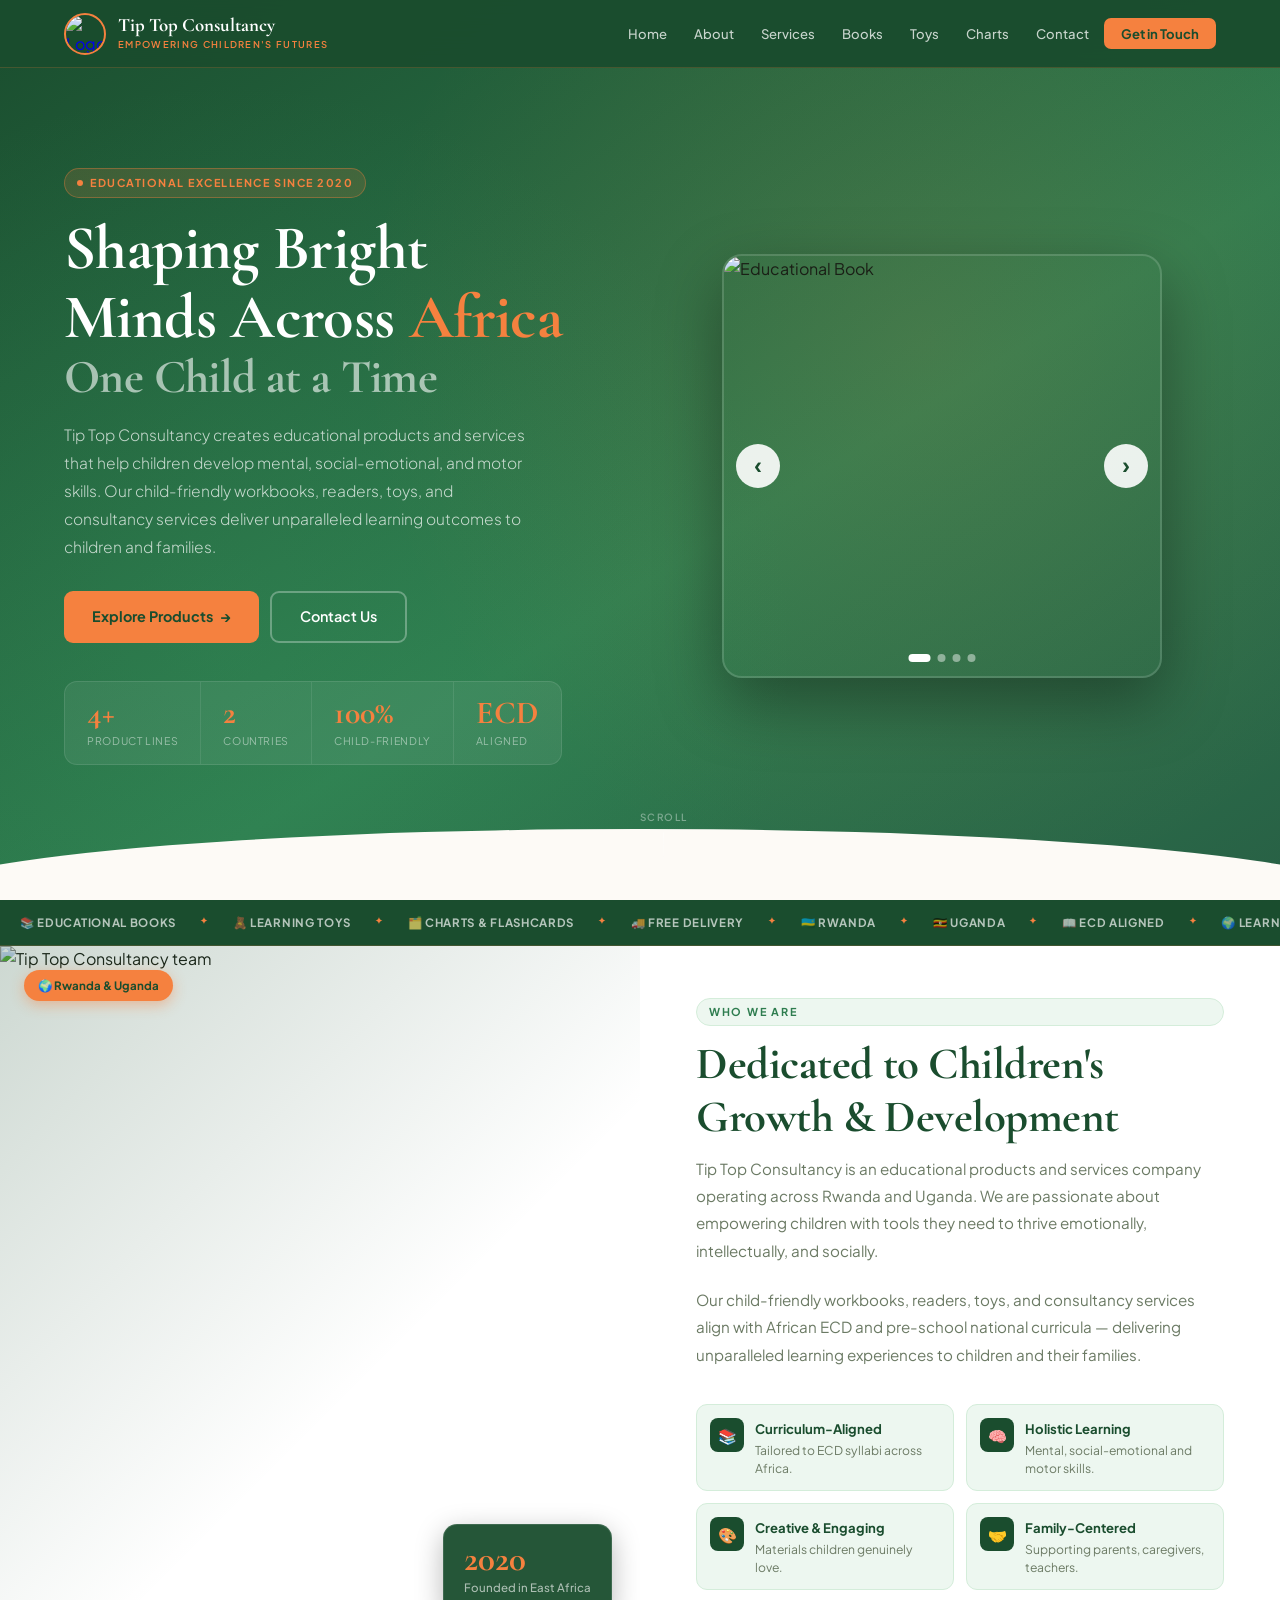
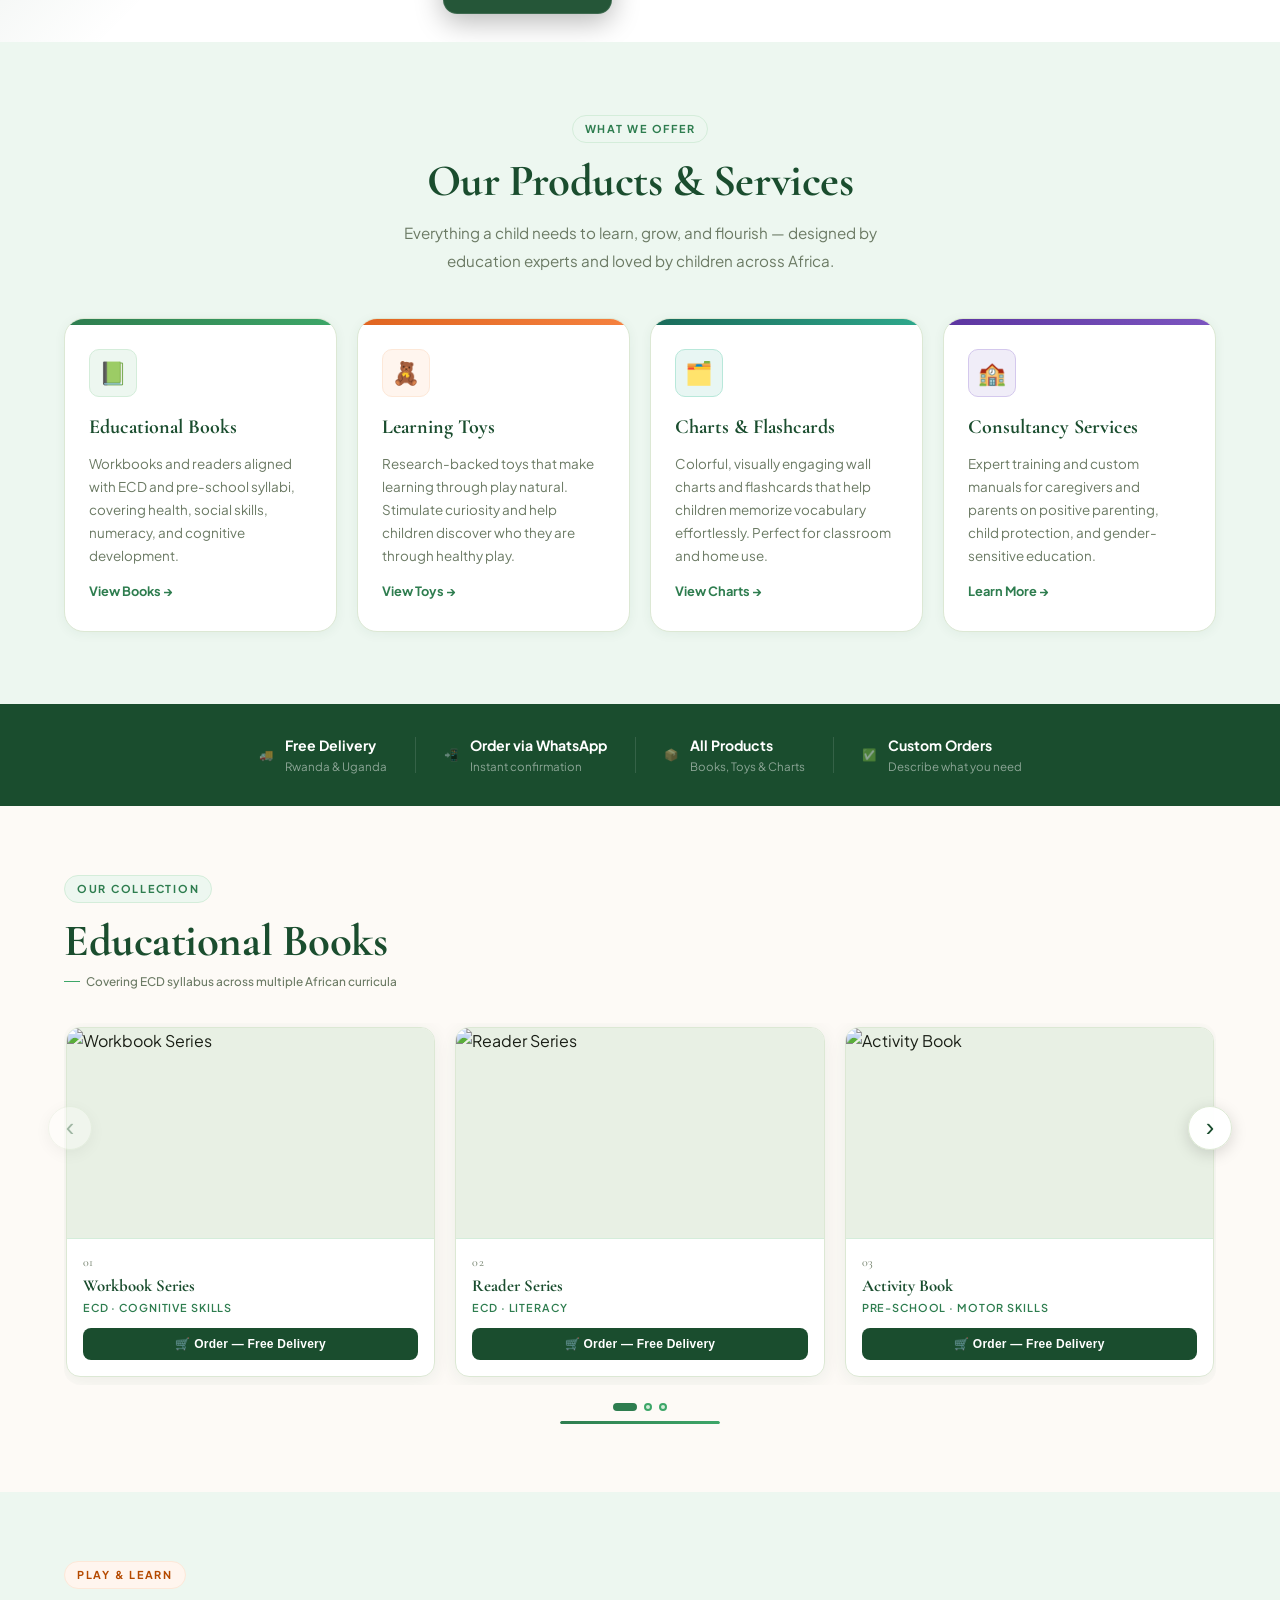
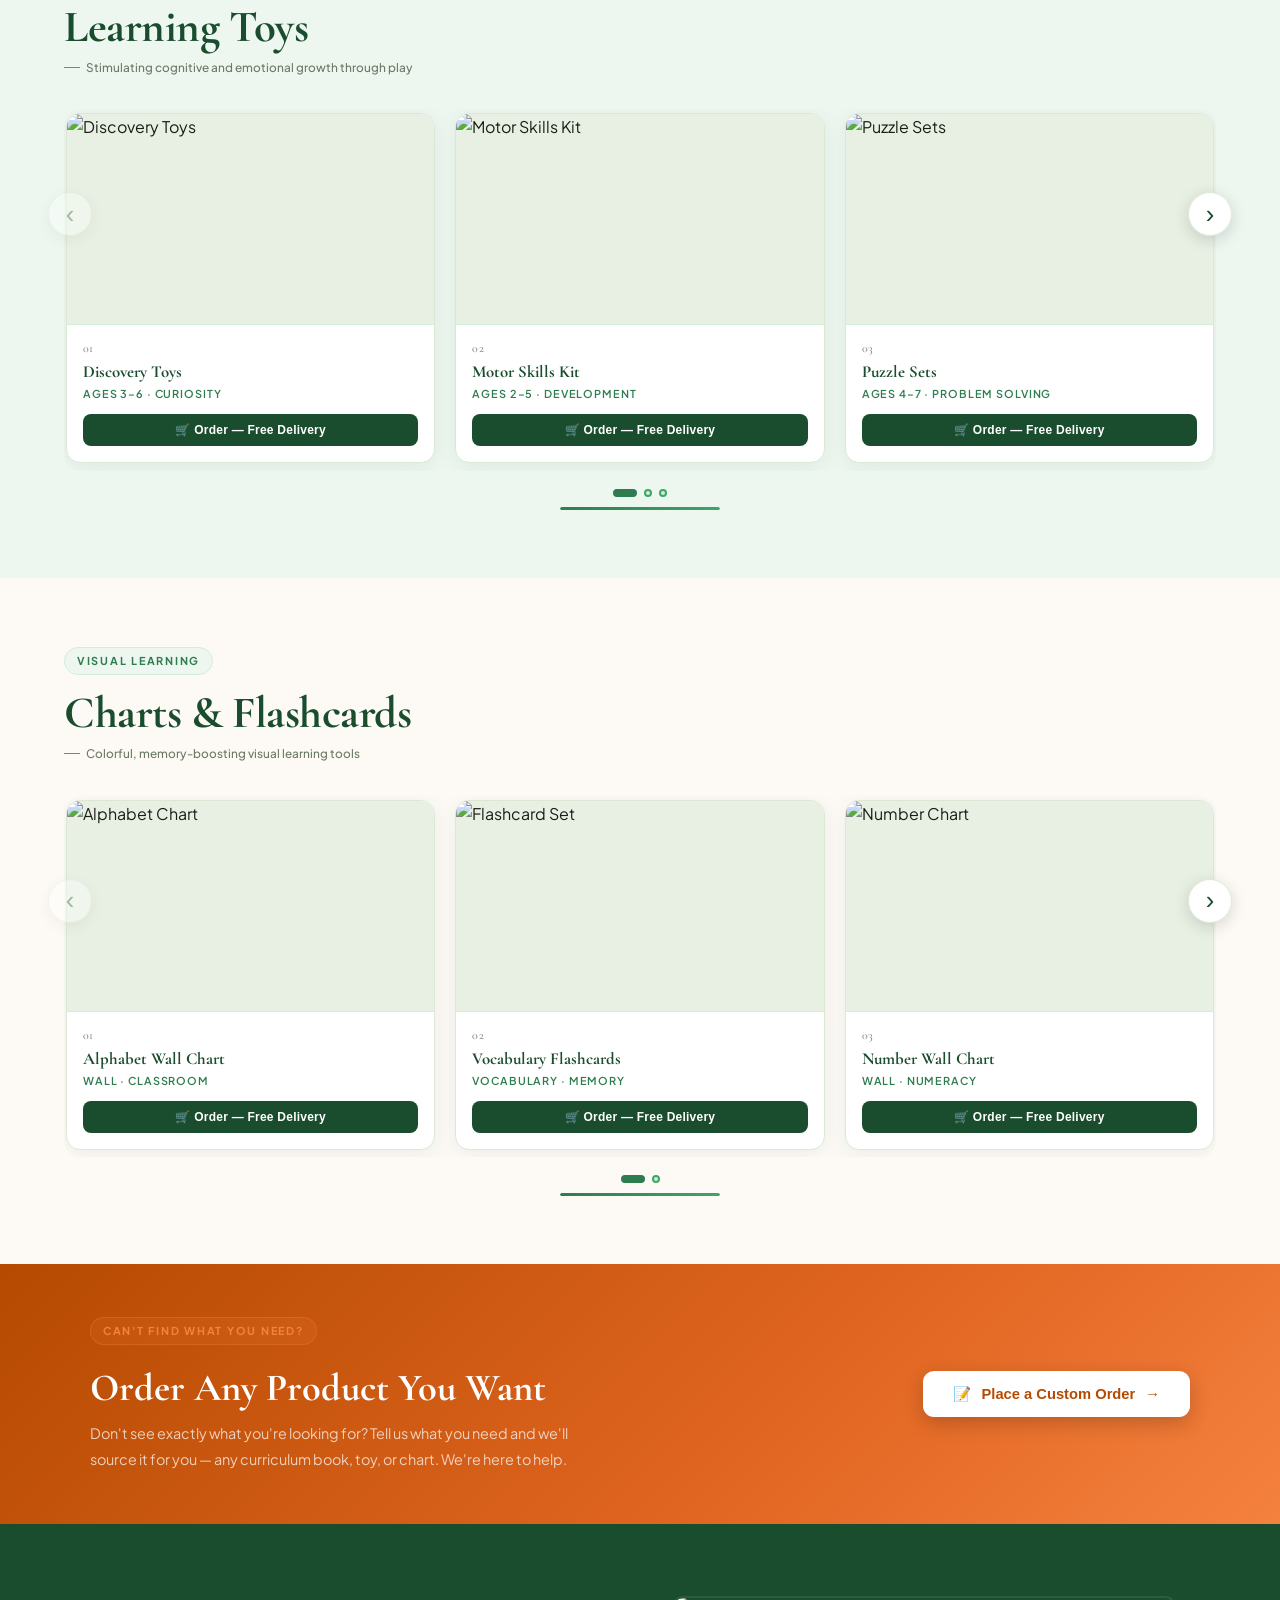
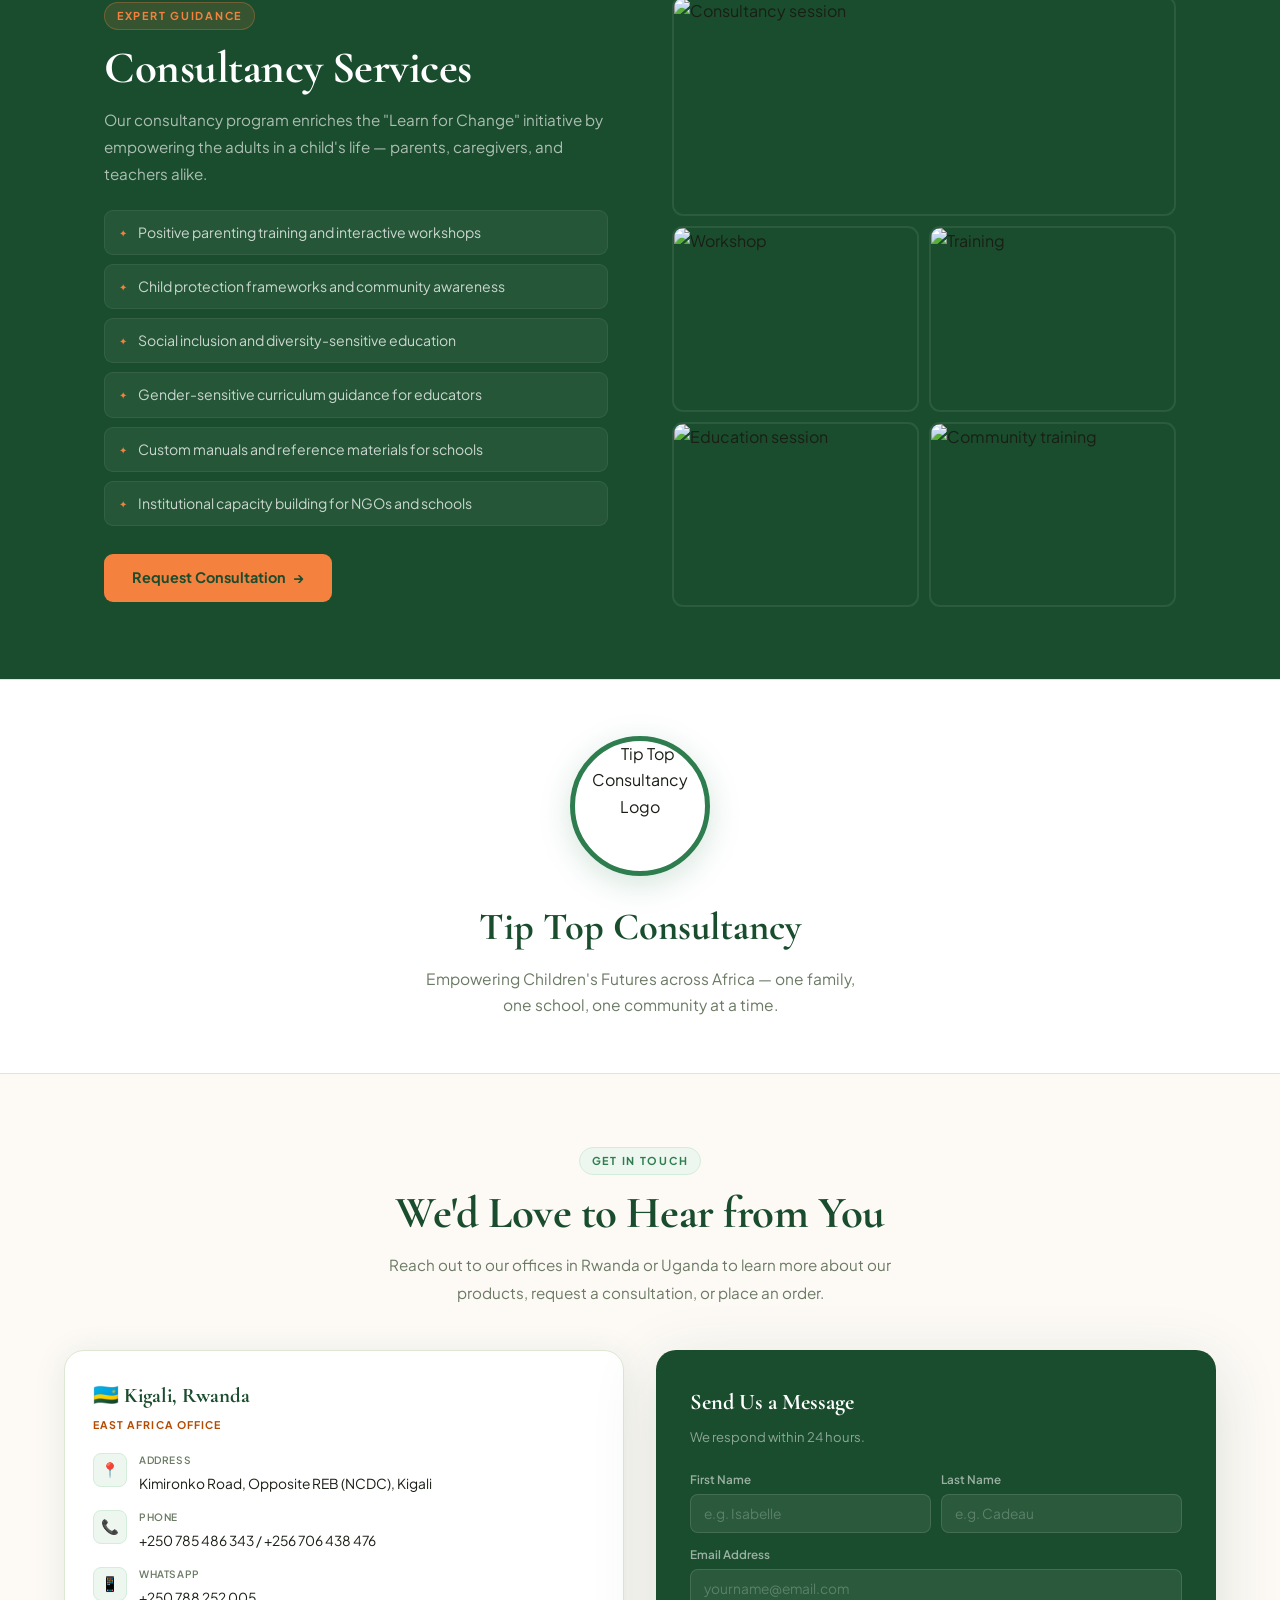
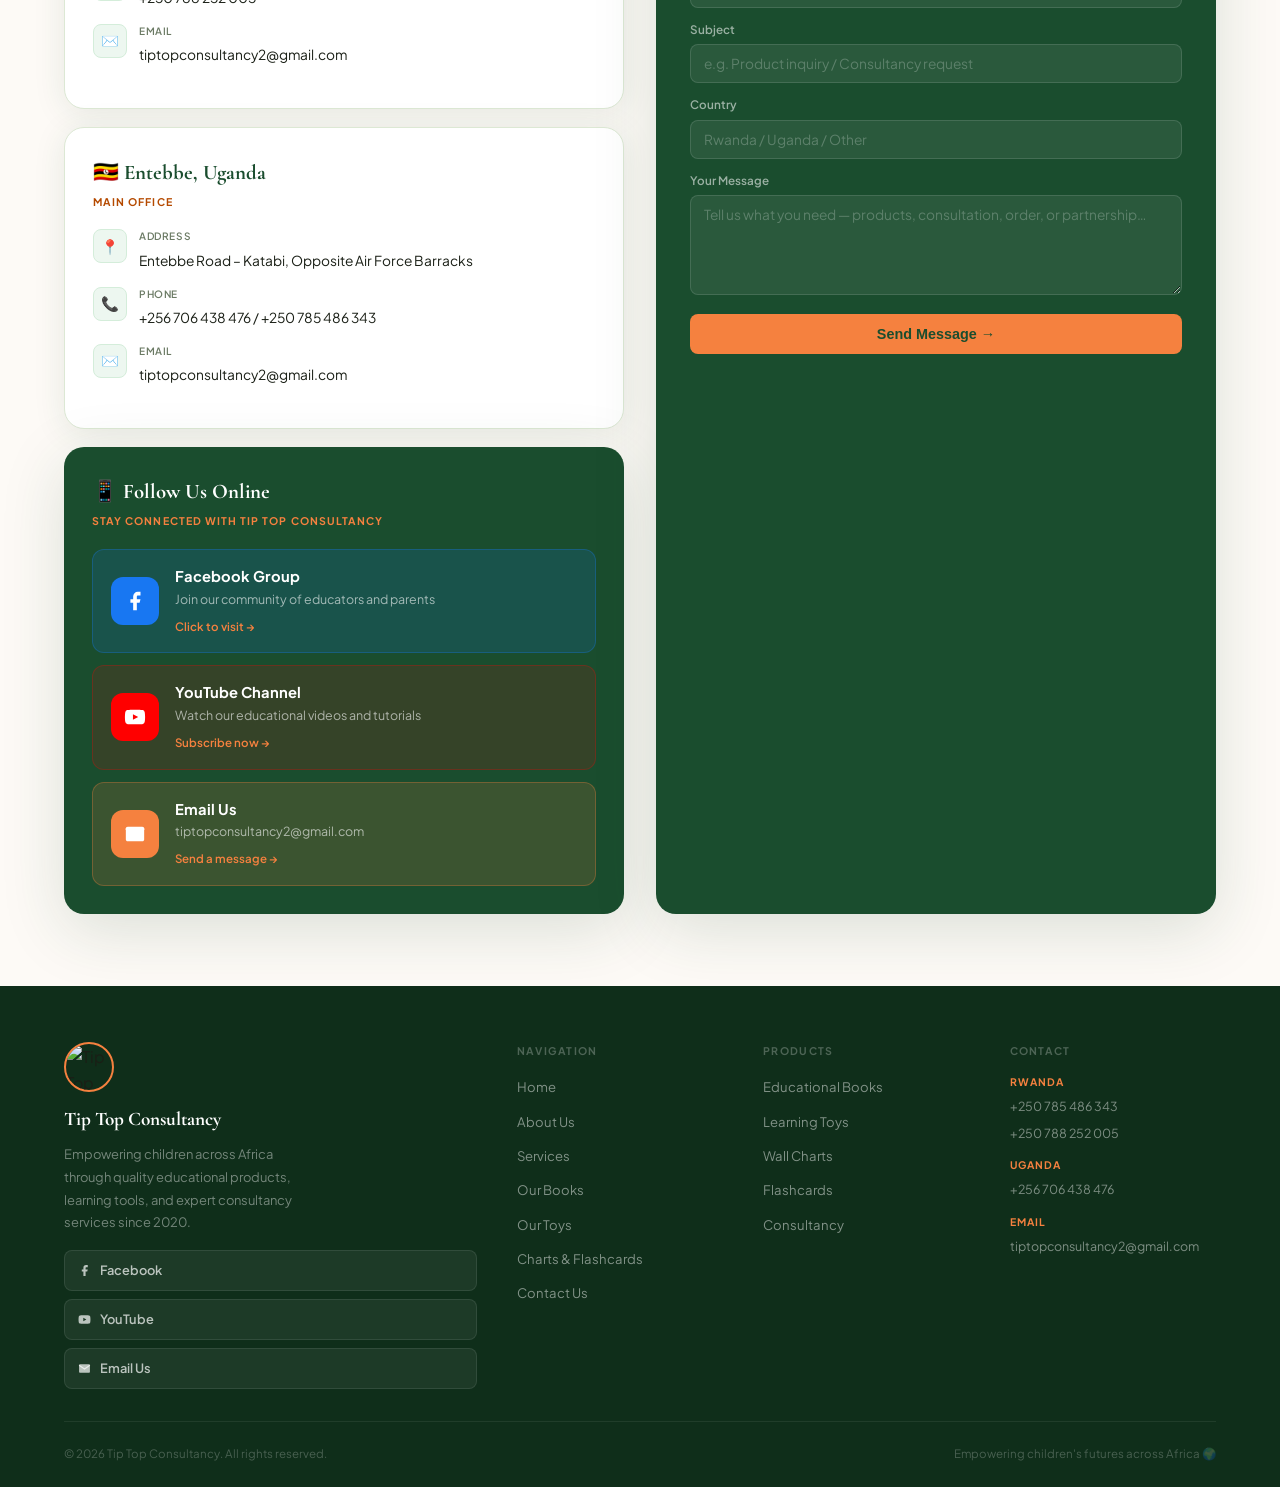
==== commit e4940c54: "handling delivery of the client's orders" ====
--- a/index.html
+++ b/index.html
@@ -6,17 +6,115 @@
 <title>Tip Top Consultancy – Empowering Children's Futures</title>
 <link rel="preconnect" href="https://fonts.googleapis.com"/>
 <link rel="preconnect" href="https://fonts.gstatic.com" crossorigin/>
-<link href="https://fonts.googleapis.com/css2?family=Cormorant+Garamond:wght@600;700&family=Plus+Jakarta+Sans:wght@300;400;500;600;700&display=swap" rel="stylesheet"/>
+<link href="https://fonts.googleapis.com/css2?family=Cormorant+Garamond:ital,wght@0,600;0,700;1,600&family=Plus+Jakarta+Sans:wght@300;400;500;600;700&display=swap" rel="stylesheet"/>
 <link rel="stylesheet" href="style.css"/>
 </head>
 <body>
 
+<!-- ORDER MODAL -->
+<div class="order-overlay" id="orderOverlay">
+  <div class="order-modal" id="orderModal" role="dialog" aria-modal="true" aria-labelledby="modalTitle">
+    <button class="order-modal-close" id="orderClose" aria-label="Close">✕</button>
+    <div class="order-modal-inner">
+      <div class="order-preview">
+        <div class="order-preview-img-wrap">
+          <img id="modalProductImg" src="" alt=""/>
+          <div class="order-free-badge">🚚 Free Delivery</div>
+        </div>
+        <div class="order-preview-info">
+          <span class="order-preview-cat" id="modalProductCat"></span>
+          <h3 id="modalProductName"></h3>
+          <p id="modalProductDesc"></p>
+        </div>
+        <div class="order-trust-row">
+          <div class="order-trust-item"><span>✅</span><span>Free Delivery</span></div>
+          <div class="order-trust-item"><span>📦</span><span>Fast Dispatch</span></div>
+          <div class="order-trust-item"><span>💬</span><span>WhatsApp Support</span></div>
+        </div>
+      </div>
+      <div class="order-form-side">
+        <div class="order-form-header">
+          <div class="order-form-icon">🛒</div>
+          <div>
+            <h2 id="modalTitle">Place Your Order</h2>
+            <p>Fill in your details — we deliver to you free!</p>
+          </div>
+        </div>
+        <div class="order-form" id="orderForm">
+          <div class="of-row">
+            <div class="of-group">
+              <label>First Name <span class="req">*</span></label>
+              <input type="text" id="of-fname" placeholder="e.g. Jean Paul"/>
+            </div>
+            <div class="of-group">
+              <label>Last Name <span class="req">*</span></label>
+              <input type="text" id="of-lname" placeholder="e.g. Mugisha"/>
+            </div>
+          </div>
+          <div class="of-group">
+            <label>Phone Number <span class="req">*</span></label>
+            <input type="tel" id="of-phone" placeholder="+250 7XX XXX XXX"/>
+          </div>
+          <div class="of-group">
+            <label>WhatsApp Number <span class="req">*</span></label>
+            <input type="tel" id="of-whatsapp" placeholder="Same as phone or different WhatsApp number"/>
+          </div>
+          <div class="of-group">
+            <label>Country <span class="req">*</span></label>
+            <select id="of-country">
+              <option value="">— Select your country —</option>
+              <option value="Rwanda">🇷🇼 Rwanda</option>
+              <option value="Uganda">🇺🇬 Uganda</option>
+              <option value="Other">🌍 Other (East Africa)</option>
+            </select>
+          </div>
+          <div class="of-group">
+            <label>Delivery Address <span class="req">*</span></label>
+            <input type="text" id="of-address" placeholder="e.g. Kimironko, Kigali / Kampala Road, Entebbe"/>
+          </div>
+          <div class="of-row">
+            <div class="of-group">
+              <label>Product <span class="req">*</span></label>
+              <input type="text" id="of-product" readonly/>
+            </div>
+            <div class="of-group">
+              <label>Quantity <span class="req">*</span></label>
+              <div class="qty-wrap">
+                <button type="button" class="qty-btn" id="qtyMinus">−</button>
+                <input type="number" id="of-qty" value="1" min="1" max="99"/>
+                <button type="button" class="qty-btn" id="qtyPlus">+</button>
+              </div>
+            </div>
+          </div>
+          <div class="of-group">
+            <label>Additional Products / Special Request</label>
+            <textarea id="of-extra" placeholder="Don't see what you need? Describe any other product you want here — we'll do our best to source it for you!"></textarea>
+          </div>
+          <button class="btn-order-submit" id="orderSubmit">
+            <span class="btn-order-icon">📲</span>
+            <span>Send Order via WhatsApp</span>
+            <span class="btn-order-arrow">→</span>
+          </button>
+          <p class="order-note">WhatsApp will open with your order already written. Just tap <strong>Send</strong> and we'll confirm your delivery.</p>
+        </div>
+        <div class="order-success" id="orderSuccess" style="display:none">
+          <div class="success-icon">🎉</div>
+          <h3>Order Sent!</h3>
+          <p>Your order has been sent via WhatsApp. We will confirm your delivery shortly.</p>
+          <p class="success-sub">Thank you for choosing Tip Top Consultancy!</p>
+          <button class="btn-success-close" id="successClose">Close</button>
+        </div>
+      </div>
+    </div>
+  </div>
+</div>
+
 <!-- LIGHTBOX -->
 <div class="lightbox" id="lightbox" role="dialog" aria-modal="true">
   <button class="lightbox-close" id="lbClose" aria-label="Close">✕</button>
-  <button class="lightbox-nav lightbox-prev" id="lbPrev" aria-label="Previous">‹</button>
-  <img class="lightbox-img" id="lbImg" src="" alt="Gallery image"/>
-  <button class="lightbox-nav lightbox-next" id="lbNext" aria-label="Next">›</button>
+  <button class="lightbox-nav lightbox-prev" id="lbPrev" aria-label="Previous">&#8249;</button>
+  <img class="lightbox-img" id="lbImg" src="" alt="Gallery image" decoding="async"/>
+  <button class="lightbox-nav lightbox-next" id="lbNext" aria-label="Next">&#8250;</button>
   <div class="lightbox-counter" id="lbCounter"></div>
 </div>
 
@@ -24,7 +122,7 @@
 <nav class="navbar" id="navbar">
   <a class="nav-brand" href="#home">
     <div class="nav-logo-wrap">
-      <img src="https://res.cloudinary.com/nrob/image/upload/v1685521829/tip%20top%20consultancy/zmyn7wtr7yauhd8f1bow.jpg" alt="Tip Top Consultancy Logo"/>
+      <img src="https://res.cloudinary.com/nrob/image/upload/f_auto,q_auto,w_84/v1685521829/tip%20top%20consultancy/zmyn7wtr7yauhd8f1bow.jpg" alt="Logo" width="42" height="42"/>
     </div>
     <div>
       <div class="nav-brand-name">Tip Top Consultancy</div>
@@ -46,7 +144,6 @@
   </button>
 </nav>
 
-<!-- MOBILE NAV -->
 <div class="mobile-nav" id="mobileNav">
   <a href="#home">Home</a>
   <a href="#about">About Us</a>
@@ -60,262 +157,287 @@
 
 <!-- HERO -->
 <section class="hero" id="home">
-  <div class="hero-pattern"></div>
   <div class="hero-inner">
     <div class="hero-content">
-      <div class="hero-badge">
-        <span class="hero-badge-dot"></span>
-        Educational Excellence Since 2020
-      </div>
+      <div class="hero-badge"><span class="badge-dot"></span>Educational Excellence Since 2020</div>
       <h1 class="hero-title">
-        Shaping Bright<br/>
-        Minds Across <em>Africa</em>
+        Shaping Bright<br/>Minds Across <em>Africa</em>
         <span class="line2">One Child at a Time</span>
       </h1>
-      <p class="hero-desc">
-        Tip Top Consultancy creates educational products and services that help children develop mental, social-emotional, and motor skills. Our child-friendly workbooks, readers, toys, and consultancy services are designed to provide unparalleled learning outcomes to children and families.
-      </p>
+      <p class="hero-desc">Tip Top Consultancy creates educational products and services that help children develop mental, social-emotional, and motor skills. Our child-friendly workbooks, readers, toys, and consultancy services deliver unparalleled learning outcomes to children and families.</p>
       <div class="hero-actions">
-        <a href="#services" class="btn-primary">Explore Our Products →</a>
+        <a href="#services" class="btn-primary">Explore Products <span class="btn-arrow">→</span></a>
         <a href="#contact" class="btn-outline">Contact Us</a>
       </div>
       <div class="hero-stats">
-        <div class="stat">
-          <div class="stat-num">4+</div>
-          <div class="stat-label">Product Lines</div>
-        </div>
-        <div class="stat">
-          <div class="stat-num">2</div>
-          <div class="stat-label">Countries</div>
-        </div>
-        <div class="stat">
-          <div class="stat-num">100%</div>
-          <div class="stat-label">Child-Friendly</div>
-        </div>
-        <div class="stat">
-          <div class="stat-num">ECD</div>
-          <div class="stat-label">Curriculum-Aligned</div>
-        </div>
+        <div class="stat"><div class="stat-num">4+</div><div class="stat-label">Product Lines</div></div>
+        <div class="stat"><div class="stat-num">2</div><div class="stat-label">Countries</div></div>
+        <div class="stat"><div class="stat-num">100%</div><div class="stat-label">Child-Friendly</div></div>
+        <div class="stat"><div class="stat-num">ECD</div><div class="stat-label">Aligned</div></div>
       </div>
     </div>
     <div class="hero-visual">
-      <div class="hero-mosaic">
-        <div class="hero-mosaic-item" data-src="https://res.cloudinary.com/nrob/image/upload/v1685181320/tip%20top%20consultancy/books/rvys1wx2kkfhpd4tkihe.png">
-          <img src="https://res.cloudinary.com/nrob/image/upload/v1685181320/tip%20top%20consultancy/books/rvys1wx2kkfhpd4tkihe.png" alt="Educational Book" loading="eager"/>
-        </div>
-        <div class="hero-mosaic-item" data-src="https://res.cloudinary.com/nrob/image/upload/v1685186676/tip%20top%20consultancy/toys/t78ldaralz1fa2epsjgy.jpg">
-          <img src="https://res.cloudinary.com/nrob/image/upload/v1685186676/tip%20top%20consultancy/toys/t78ldaralz1fa2epsjgy.jpg" alt="Learning Toy" loading="eager"/>
-        </div>
-        <div class="hero-mosaic-item" data-src="https://res.cloudinary.com/nrob/image/upload/v1685442504/tip%20top%20consultancy/charts/okpsomvbtfusxukiizua.jpg">
-          <img src="https://res.cloudinary.com/nrob/image/upload/v1685442504/tip%20top%20consultancy/charts/okpsomvbtfusxukiizua.jpg" alt="Wall Chart" loading="eager"/>
-        </div>
-        <div class="hero-mosaic-item" data-src="https://res.cloudinary.com/nrob/image/upload/v1685181319/tip%20top%20consultancy/books/ftvb6mp5kpweg12ryky6.png">
-          <img src="https://res.cloudinary.com/nrob/image/upload/v1685181319/tip%20top%20consultancy/books/ftvb6mp5kpweg12ryky6.png" alt="Educational Book" loading="eager"/>
-        </div>
-      </div>
-    </div>
-  </div>
-</section>
-
-<!-- TRUST BAR -->
-<div class="trust-bar">
-  <div class="trust-bar-inner">
-    <div class="trust-item"><span class="trust-icon">🇷🇼</span> Rwanda</div>
-    <div class="trust-sep"></div>
-    <div class="trust-item"><span class="trust-icon">🇺🇬</span> Uganda</div>
-    <div class="trust-sep"></div>
-    <div class="trust-item"><span class="trust-icon">📚</span> ECD Curriculum-Aligned</div>
-    <div class="trust-sep"></div>
-    <div class="trust-item"><span class="trust-icon">🧸</span> Learn for Change</div>
-    <div class="trust-sep"></div>
-    <div class="trust-item"><span class="trust-icon">🏫</span> Schools &amp; NGOs</div>
+      <div class="hero-carousel" id="heroCarousel">
+        <div class="hero-carousel-track" id="heroTrack">
+          <div class="hero-carousel-slide"><img src="https://res.cloudinary.com/nrob/image/upload/f_auto,q_auto,w_500/v1685181320/tip%20top%20consultancy/books/rvys1wx2kkfhpd4tkihe.png" alt="Educational Book"/></div>
+          <div class="hero-carousel-slide"><img src="https://res.cloudinary.com/nrob/image/upload/f_auto,q_auto,w_500/v1685186676/tip%20top%20consultancy/toys/t78ldaralz1fa2epsjgy.jpg" alt="Learning Toy"/></div>
+          <div class="hero-carousel-slide"><img src="https://res.cloudinary.com/nrob/image/upload/f_auto,q_auto,w_500/v1685442504/tip%20top%20consultancy/charts/okpsomvbtfusxukiizua.jpg" alt="Wall Chart"/></div>
+          <div class="hero-carousel-slide"><img src="https://res.cloudinary.com/nrob/image/upload/f_auto,q_auto,w_500/v1685181319/tip%20top%20consultancy/books/ftvb6mp5kpweg12ryky6.png" alt="Educational Book"/></div>
+        </div>
+        <button class="hero-carousel-btn prev" id="heroPrev" aria-label="Previous">&#8249;</button>
+        <button class="hero-carousel-btn next" id="heroNext" aria-label="Next">&#8250;</button>
+        <div class="hero-carousel-dots" id="heroDots"></div>
+      </div>
+    </div>
+  </div>
+  <div class="hero-scroll"><span>Scroll</span><div class="scroll-line"></div></div>
+</section>
+
+<!-- MARQUEE -->
+<div class="marquee-wrap">
+  <div class="marquee-track">
+    <span>📚 Educational Books</span><span class="sep">✦</span>
+    <span>🧸 Learning Toys</span><span class="sep">✦</span>
+    <span>🗂️ Charts &amp; Flashcards</span><span class="sep">✦</span>
+    <span>🚚 Free Delivery</span><span class="sep">✦</span>
+    <span>🇷🇼 Rwanda</span><span class="sep">✦</span>
+    <span>🇺🇬 Uganda</span><span class="sep">✦</span>
+    <span>📖 ECD Aligned</span><span class="sep">✦</span>
+    <span>🌍 Learn for Change</span><span class="sep">✦</span>
+    <span>🏫 Schools &amp; NGOs</span><span class="sep">✦</span>
+    <span>📚 Educational Books</span><span class="sep">✦</span>
+    <span>🧸 Learning Toys</span><span class="sep">✦</span>
+    <span>🗂️ Charts &amp; Flashcards</span><span class="sep">✦</span>
+    <span>🚚 Free Delivery</span><span class="sep">✦</span>
+    <span>🇷🇼 Rwanda</span><span class="sep">✦</span>
+    <span>🇺🇬 Uganda</span><span class="sep">✦</span>
+    <span>📖 ECD Aligned</span><span class="sep">✦</span>
+    <span>🌍 Learn for Change</span><span class="sep">✦</span>
+    <span>🏫 Schools &amp; NGOs</span><span class="sep">✦</span>
   </div>
 </div>
 
 <!-- ABOUT -->
-<section class="section about-bg" id="about">
-  <div class="section-inner">
-    <div class="about-grid">
-      <div class="about-img-wrap fade-up">
-        <img class="about-img-main"
-          src="https://res.cloudinary.com/nrob/image/upload/v1685187122/tip%20top%20consultancy/services/a1ob6vhsfiyrfxk6lrmh.jpg"
-          alt="Tip Top Consultancy team in action"/>
-        <div class="about-accent-card">
-          <div class="big">2020</div>
-          <div class="small">Founded in East Africa</div>
-        </div>
-        <div class="about-pill">🌍 Rwanda &amp; Uganda</div>
-      </div>
-      <div class="about-body fade-up">
-        <div class="tag">Who We Are</div>
-        <h2 class="section-title">Dedicated to Children's Growth &amp; Development</h2>
-        <p class="section-desc">
-          Tip Top Consultancy is an educational products and services company operating across Rwanda and Uganda. We are passionate about empowering children with tools they need to thrive emotionally, intellectually, and socially.
-        </p>
-        <p class="section-desc" style="margin-top:12px">
-          Our exciting child-friendly workbooks, readers, toys, and consultancy services are carefully designed to align with African ECD and pre-school national curricula — delivering unparalleled learning experiences to children and their families.
-        </p>
-        <div class="about-values">
-          <div class="value-item">
-            <div class="value-icon">📚</div>
-            <div class="value-text">
-              <strong>Curriculum-Aligned</strong>
-              <p>Tailored to ECD and pre-school syllabi across Africa.</p>
-            </div>
-          </div>
-          <div class="value-item">
-            <div class="value-icon">🧠</div>
-            <div class="value-text">
-              <strong>Holistic Learning</strong>
-              <p>Mental, social-emotional and motor skill development.</p>
-            </div>
-          </div>
-          <div class="value-item">
-            <div class="value-icon">🎨</div>
-            <div class="value-text">
-              <strong>Creative &amp; Engaging</strong>
-              <p>Fun, interactive materials children genuinely love.</p>
-            </div>
-          </div>
-          <div class="value-item">
-            <div class="value-icon">🤝</div>
-            <div class="value-text">
-              <strong>Family-Centered</strong>
-              <p>Supporting parents, caregivers and teachers together.</p>
-            </div>
-          </div>
-        </div>
+<section id="about" class="about-bg">
+  <div class="about-grid">
+    <div class="about-img-wrap rv left">
+      <img class="about-img-main" src="https://res.cloudinary.com/nrob/image/upload/f_auto,q_auto,w_900/v1685187122/tip%20top%20consultancy/services/a1ob6vhsfiyrfxk6lrmh.jpg" alt="Tip Top Consultancy team" loading="lazy"/>
+      <div class="about-img-overlay"></div>
+      <div class="about-pill">🌍 Rwanda &amp; Uganda</div>
+      <div class="about-accent-card"><div class="big">2020</div><div class="small">Founded in East Africa</div></div>
+    </div>
+    <div class="about-body rv right">
+      <div class="tag">Who We Are</div>
+      <h2 class="sec-title">Dedicated to Children's Growth &amp; Development</h2>
+      <p class="sec-desc">Tip Top Consultancy is an educational products and services company operating across Rwanda and Uganda. We are passionate about empowering children with tools they need to thrive emotionally, intellectually, and socially.</p>
+      <p class="sec-desc" style="margin-top:10px">Our child-friendly workbooks, readers, toys, and consultancy services align with African ECD and pre-school national curricula — delivering unparalleled learning experiences to children and their families.</p>
+      <div class="about-values">
+        <div class="value-item"><div class="value-icon">📚</div><div class="value-text"><strong>Curriculum-Aligned</strong><p>Tailored to ECD syllabi across Africa.</p></div></div>
+        <div class="value-item"><div class="value-icon">🧠</div><div class="value-text"><strong>Holistic Learning</strong><p>Mental, social-emotional and motor skills.</p></div></div>
+        <div class="value-item"><div class="value-icon">🎨</div><div class="value-text"><strong>Creative &amp; Engaging</strong><p>Materials children genuinely love.</p></div></div>
+        <div class="value-item"><div class="value-icon">🤝</div><div class="value-text"><strong>Family-Centered</strong><p>Supporting parents, caregivers, teachers.</p></div></div>
       </div>
     </div>
   </div>
 </section>
 
 <!-- SERVICES -->
-<section class="section services-bg" id="services">
-  <div class="section-inner">
-    <div class="section-header center fade-up">
-      <div class="tag">What We Offer</div>
-      <h2 class="section-title">Our Products &amp; Services</h2>
-      <p class="section-desc">Everything a child needs to learn, grow, and flourish — designed by education experts and loved by children across Africa.</p>
+<section class="sec services-bg" id="services">
+  <div class="sec-in">
+    <div class="sec-hd c">
+      <div class="tag rv up">What We Offer</div>
+      <h2 class="sec-title rv up" data-delay="80">Our Products &amp; Services</h2>
+      <p class="sec-desc rv up" data-delay="160">Everything a child needs to learn, grow, and flourish — designed by education experts and loved by children across Africa.</p>
     </div>
     <div class="products-grid">
-      <div class="product-card fade-up">
-        <div class="product-card-top"></div>
-        <div class="product-card-body">
-          <div class="product-emoji-wrap">📗</div>
-          <h3>Educational Books</h3>
-          <p>Our workbooks and readers align with ECD and pre-school syllabi, covering health activities, social skills, numeracy, and cognitive development. Designed to make reading fun and effective for every child.</p>
-        </div>
-      </div>
-      <div class="product-card fade-up">
-        <div class="product-card-top orange"></div>
-        <div class="product-card-body">
-          <div class="product-emoji-wrap" style="background:var(--orange-pale);border-color:var(--orange-light)">🧸</div>
-          <h3>Learning Toys</h3>
-          <p>Research-backed toys that make learning through play natural. Our toys stimulate curiosity, reduce school dropout rates, and help children discover who they are through healthy, engaging play.</p>
-        </div>
-      </div>
-      <div class="product-card fade-up">
-        <div class="product-card-top teal"></div>
-        <div class="product-card-body">
-          <div class="product-emoji-wrap" style="background:#e8f6f3;border-color:#b8e8da">🗂️</div>
-          <h3>Charts &amp; Flashcards</h3>
-          <p>Colorful, visually engaging wall charts and flashcards that help children memorize vocabulary effortlessly. Perfect for classroom and home use, enabling caregivers to create fun learning games.</p>
-        </div>
-      </div>
-      <div class="product-card fade-up">
-        <div class="product-card-top purple"></div>
-        <div class="product-card-body">
-          <div class="product-emoji-wrap" style="background:#f0edf8;border-color:#d4c8ed">🏫</div>
-          <h3>Consultancy Services</h3>
-          <p>Expert training and custom manuals for caregivers and parents on positive parenting, child protection, social inclusion, and gender-sensitive education — enriching the "Learn for Change" vision.</p>
-        </div>
-      </div>
-    </div>
-  </div>
-</section>
+      <div class="product-card rv up" data-delay="0"><div class="product-card-top"></div><div class="product-card-body"><div class="product-emoji-wrap">📗</div><h3>Educational Books</h3><p>Workbooks and readers aligned with ECD and pre-school syllabi, covering health, social skills, numeracy, and cognitive development.</p><a href="#gallery-books" class="product-card-link">View Books →</a></div></div>
+      <div class="product-card rv up" data-delay="90"><div class="product-card-top orange"></div><div class="product-card-body"><div class="product-emoji-wrap" style="background:var(--op);border-color:var(--ol)">🧸</div><h3>Learning Toys</h3><p>Research-backed toys that make learning through play natural. Stimulate curiosity and help children discover who they are through healthy play.</p><a href="#gallery-toys" class="product-card-link">View Toys →</a></div></div>
+      <div class="product-card rv up" data-delay="180"><div class="product-card-top teal"></div><div class="product-card-body"><div class="product-emoji-wrap" style="background:#e8f6f3;border-color:#b8e8da">🗂️</div><h3>Charts &amp; Flashcards</h3><p>Colorful, visually engaging wall charts and flashcards that help children memorize vocabulary effortlessly. Perfect for classroom and home use.</p><a href="#gallery-charts" class="product-card-link">View Charts →</a></div></div>
+      <div class="product-card rv up" data-delay="270"><div class="product-card-top purple"></div><div class="product-card-body"><div class="product-emoji-wrap" style="background:#f0edf8;border-color:#d4c8ed">🏫</div><h3>Consultancy Services</h3><p>Expert training and custom manuals for caregivers and parents on positive parenting, child protection, and gender-sensitive education.</p><a href="#consultancy" class="product-card-link">Learn More →</a></div></div>
+    </div>
+  </div>
+</section>
+
+<!-- DELIVERY BANNER -->
+<div class="delivery-banner">
+  <div class="delivery-banner-inner rv up">
+    <div class="db-item"><span class="db-icon">🚚</span><div><strong>Free Delivery</strong><span>Rwanda &amp; Uganda</span></div></div>
+    <div class="db-divider"></div>
+    <div class="db-item"><span class="db-icon">📲</span><div><strong>Order via WhatsApp</strong><span>Instant confirmation</span></div></div>
+    <div class="db-divider"></div>
+    <div class="db-item"><span class="db-icon">📦</span><div><strong>All Products</strong><span>Books, Toys &amp; Charts</span></div></div>
+    <div class="db-divider"></div>
+    <div class="db-item"><span class="db-icon">✅</span><div><strong>Custom Orders</strong><span>Describe what you need</span></div></div>
+  </div>
+</div>
 
 <!-- BOOKS GALLERY -->
-<section class="gallery-section" id="gallery-books">
-  <div class="gallery-inner">
-    <div class="gallery-header fade-up">
-      <div>
+<section class="gal-sec" id="gallery-books">
+  <div class="gal-sec-wrap">
+    <div class="gal-in">
+      <div class="gal-hd rv up">
         <div class="tag">Our Collection</div>
-        <h2 class="section-title" style="margin-bottom:0">Educational Books</h2>
-        <p class="gallery-count">Covering ECD syllabus across multiple African curricula</p>
-      </div>
-    </div>
-    <div class="gallery-grid" id="books-grid">
-      <div class="gallery-item fade-up"><img src="https://res.cloudinary.com/nrob/image/upload/v1685181320/tip%20top%20consultancy/books/rvys1wx2kkfhpd4tkihe.png" alt="Educational Book" loading="lazy"/><div class="gallery-item-overlay"><span class="overlay-zoom">View full</span></div></div>
-      <div class="gallery-item fade-up"><img src="https://res.cloudinary.com/nrob/image/upload/v1685181319/tip%20top%20consultancy/books/ftvb6mp5kpweg12ryky6.png" alt="Educational Book" loading="lazy"/><div class="gallery-item-overlay"><span class="overlay-zoom">View full</span></div></div>
-      <div class="gallery-item fade-up"><img src="https://res.cloudinary.com/nrob/image/upload/v1685181319/tip%20top%20consultancy/books/dbvgu6tjw8wcuavwlauq.png" alt="Educational Book" loading="lazy"/><div class="gallery-item-overlay"><span class="overlay-zoom">View full</span></div></div>
-      <div class="gallery-item fade-up"><img src="https://res.cloudinary.com/nrob/image/upload/v1685181318/tip%20top%20consultancy/books/rcb2ph1xemdfa4cb8fve.png" alt="Educational Book" loading="lazy"/><div class="gallery-item-overlay"><span class="overlay-zoom">View full</span></div></div>
-      <div class="gallery-item fade-up"><img src="https://res.cloudinary.com/nrob/image/upload/v1685181318/tip%20top%20consultancy/books/u1to9rslqr6dfrheoatk.png" alt="Educational Book" loading="lazy"/><div class="gallery-item-overlay"><span class="overlay-zoom">View full</span></div></div>
-      <div class="gallery-item fade-up"><img src="https://res.cloudinary.com/nrob/image/upload/v1685181319/tip%20top%20consultancy/books/cdmie2urpyzjh9b4lblq.png" alt="Educational Book" loading="lazy"/><div class="gallery-item-overlay"><span class="overlay-zoom">View full</span></div></div>
-      <div class="gallery-item fade-up"><img src="https://res.cloudinary.com/nrob/image/upload/v1685181318/tip%20top%20consultancy/books/c7e9fm8v5jlr22kbdmjp.png" alt="Educational Book" loading="lazy"/><div class="gallery-item-overlay"><span class="overlay-zoom">View full</span></div></div>
-
+        <h2 class="sec-title" style="margin-bottom:0">Educational Books</h2>
+        <p class="gal-count">Covering ECD syllabus across multiple African curricula</p>
+      </div>
+      <div class="card-slider" id="booksSlider">
+        <div class="card-slider-viewport">
+          <div class="card-slider-track" id="booksTrack">
+            <div class="card-slide" data-src="https://res.cloudinary.com/nrob/image/upload/f_auto,q_auto,w_800/v1685181320/tip%20top%20consultancy/books/rvys1wx2kkfhpd4tkihe.png" data-name="Workbook Series" data-cat="Educational Books" data-desc="A comprehensive workbook series aligned with ECD and pre-school syllabi. Covers cognitive development, health activities, and social skills for young learners.">
+              <div class="card-img-wrap"><img src="https://res.cloudinary.com/nrob/image/upload/f_auto,q_auto,w_600/v1685181320/tip%20top%20consultancy/books/rvys1wx2kkfhpd4tkihe.png" alt="Workbook Series" loading="lazy"/></div>
+              <div class="card-info"><span class="card-num">01</span><h4>Workbook Series</h4><span class="card-tag">ECD · Cognitive Skills</span><button class="card-order-btn" onclick="openOrder(this)">🛒 Order — Free Delivery</button></div>
+            </div>
+            <div class="card-slide" data-src="https://res.cloudinary.com/nrob/image/upload/f_auto,q_auto,w_800/v1685181319/tip%20top%20consultancy/books/ftvb6mp5kpweg12ryky6.png" data-name="Reader Series" data-cat="Educational Books" data-desc="Engaging reader books that build literacy skills step by step. Designed for early childhood with colourful illustrations and simple language.">
+              <div class="card-img-wrap"><img src="https://res.cloudinary.com/nrob/image/upload/f_auto,q_auto,w_600/v1685181319/tip%20top%20consultancy/books/ftvb6mp5kpweg12ryky6.png" alt="Reader Series" loading="lazy"/></div>
+              <div class="card-info"><span class="card-num">02</span><h4>Reader Series</h4><span class="card-tag">ECD · Literacy</span><button class="card-order-btn" onclick="openOrder(this)">🛒 Order — Free Delivery</button></div>
+            </div>
+            <div class="card-slide" data-src="https://res.cloudinary.com/nrob/image/upload/f_auto,q_auto,w_800/v1685181319/tip%20top%20consultancy/books/dbvgu6tjw8wcuavwlauq.png" data-name="Activity Book" data-cat="Educational Books" data-desc="Fun activity books that develop fine motor skills through drawing, tracing, and colouring. Perfect for pre-school children aged 3–6.">
+              <div class="card-img-wrap"><img src="https://res.cloudinary.com/nrob/image/upload/f_auto,q_auto,w_600/v1685181319/tip%20top%20consultancy/books/dbvgu6tjw8wcuavwlauq.png" alt="Activity Book" loading="lazy"/></div>
+              <div class="card-info"><span class="card-num">03</span><h4>Activity Book</h4><span class="card-tag">Pre-school · Motor Skills</span><button class="card-order-btn" onclick="openOrder(this)">🛒 Order — Free Delivery</button></div>
+            </div>
+            <div class="card-slide" data-src="https://res.cloudinary.com/nrob/image/upload/f_auto,q_auto,w_800/v1685181318/tip%20top%20consultancy/books/rcb2ph1xemdfa4cb8fve.png" data-name="Health & Wellness Book" data-cat="Educational Books" data-desc="Teaches children about personal hygiene, healthy habits, emotions, and social skills in an age-appropriate, engaging way.">
+              <div class="card-img-wrap"><img src="https://res.cloudinary.com/nrob/image/upload/f_auto,q_auto,w_600/v1685181318/tip%20top%20consultancy/books/rcb2ph1xemdfa4cb8fve.png" alt="Health & Wellness" loading="lazy"/></div>
+              <div class="card-info"><span class="card-num">04</span><h4>Health &amp; Wellness</h4><span class="card-tag">ECD · Social Skills</span><button class="card-order-btn" onclick="openOrder(this)">🛒 Order — Free Delivery</button></div>
+            </div>
+            <div class="card-slide" data-src="https://res.cloudinary.com/nrob/image/upload/f_auto,q_auto,w_800/v1685181318/tip%20top%20consultancy/books/u1to9rslqr6dfrheoatk.png" data-name="Numeracy Book" data-cat="Educational Books" data-desc="Makes numbers fun! Covers counting, basic arithmetic, shapes, and patterns for early childhood learners aligned with ECD mathematics curriculum.">
+              <div class="card-img-wrap"><img src="https://res.cloudinary.com/nrob/image/upload/f_auto,q_auto,w_600/v1685181318/tip%20top%20consultancy/books/u1to9rslqr6dfrheoatk.png" alt="Numeracy Book" loading="lazy"/></div>
+              <div class="card-info"><span class="card-num">05</span><h4>Numeracy Book</h4><span class="card-tag">ECD · Mathematics</span><button class="card-order-btn" onclick="openOrder(this)">🛒 Order — Free Delivery</button></div>
+            </div>
+            <div class="card-slide" data-src="https://res.cloudinary.com/nrob/image/upload/f_auto,q_auto,w_800/v1685181319/tip%20top%20consultancy/books/cdmie2urpyzjh9b4lblq.png" data-name="Language Arts Book" data-cat="Educational Books" data-desc="Develops language skills including reading, writing, speaking, and listening. Builds vocabulary and expression for early learners.">
+              <div class="card-img-wrap"><img src="https://res.cloudinary.com/nrob/image/upload/f_auto,q_auto,w_600/v1685181319/tip%20top%20consultancy/books/cdmie2urpyzjh9b4lblq.png" alt="Language Arts" loading="lazy"/></div>
+              <div class="card-info"><span class="card-num">06</span><h4>Language Arts</h4><span class="card-tag">ECD · Language</span><button class="card-order-btn" onclick="openOrder(this)">🛒 Order — Free Delivery</button></div>
+            </div>
+            <div class="card-slide" data-src="https://res.cloudinary.com/nrob/image/upload/f_auto,q_auto,w_800/v1685181318/tip%20top%20consultancy/books/c7e9fm8v5jlr22kbdmjp.png" data-name="Science Book" data-cat="Educational Books" data-desc="Introduces young children to nature, animals, weather, and the human body through fun activities and colourful illustrations.">
+              <div class="card-img-wrap"><img src="https://res.cloudinary.com/nrob/image/upload/f_auto,q_auto,w_600/v1685181318/tip%20top%20consultancy/books/c7e9fm8v5jlr22kbdmjp.png" alt="Science Book" loading="lazy"/></div>
+              <div class="card-info"><span class="card-num">07</span><h4>Science Book</h4><span class="card-tag">Pre-school · Science</span><button class="card-order-btn" onclick="openOrder(this)">🛒 Order — Free Delivery</button></div>
+            </div>
+          </div>
+        </div>
+        <button class="cs-btn cs-prev" id="booksPrev" aria-label="Previous">&#8249;</button>
+        <button class="cs-btn cs-next" id="booksNext" aria-label="Next">&#8250;</button>
+        <div class="cs-footer"><div class="cs-dots" id="booksDots"></div><div class="cs-progress"><div class="cs-bar" id="booksBar"></div></div></div>
+      </div>
     </div>
   </div>
 </section>
 
 <!-- TOYS GALLERY -->
-<section class="gallery-section alt" id="gallery-toys">
-  <div class="gallery-inner">
-    <div class="gallery-header fade-up">
-      <div>
-        <div class="tag orange">Play &amp; Learn</div>
-        <h2 class="section-title" style="margin-bottom:0">Learning Toys</h2>
-        <p class="gallery-count">Stimulating cognitive and emotional growth through play</p>
-      </div>
-    </div>
-    <div class="gallery-grid" id="toys-grid">
-      <div class="gallery-item fade-up"><img src="https://res.cloudinary.com/nrob/image/upload/v1685186676/tip%20top%20consultancy/toys/t78ldaralz1fa2epsjgy.jpg" alt="Learning Toy" loading="lazy"/><div class="gallery-item-overlay"><span class="overlay-zoom">View full</span></div></div>
-      <div class="gallery-item fade-up"><img src="https://res.cloudinary.com/nrob/image/upload/v1685186676/tip%20top%20consultancy/toys/qyn3mf5iutez472ssaeo.jpg" alt="Learning Toy" loading="lazy"/><div class="gallery-item-overlay"><span class="overlay-zoom">View full</span></div></div>
-      <div class="gallery-item fade-up"><img src="https://res.cloudinary.com/nrob/image/upload/v1685186677/tip%20top%20consultancy/toys/e4f0pzl16awjnawbuwhh.jpg" alt="Learning Toy" loading="lazy"/><div class="gallery-item-overlay"><span class="overlay-zoom">View full</span></div></div>
-      <div class="gallery-item fade-up"><img src="https://res.cloudinary.com/nrob/image/upload/v1685186676/tip%20top%20consultancy/toys/eayu9dyz5bhxuddlw5vg.jpg" alt="Learning Toy" loading="lazy"/><div class="gallery-item-overlay"><span class="overlay-zoom">View full</span></div></div>
-      <div class="gallery-item fade-up"><img src="https://res.cloudinary.com/nrob/image/upload/v1685186676/tip%20top%20consultancy/toys/klt6dzpdlar62vd44tw8.jpg" alt="Learning Toy" loading="lazy"/><div class="gallery-item-overlay"><span class="overlay-zoom">View full</span></div></div>
-      <div class="gallery-item fade-up"><img src="https://res.cloudinary.com/nrob/image/upload/v1685186677/tip%20top%20consultancy/toys/ioinnojfnlz4suqa8eta.webp" alt="Learning Toy" loading="lazy"/><div class="gallery-item-overlay"><span class="overlay-zoom">View full</span></div></div>
-      <div class="gallery-item fade-up"><img src="https://res.cloudinary.com/nrob/image/upload/v1685186679/tip%20top%20consultancy/toys/oq2hvmbma0qsqq9yi3mq.jpg" alt="Learning Toy" loading="lazy"/><div class="gallery-item-overlay"><span class="overlay-zoom">View full</span></div></div>
-      <div class="gallery-item fade-up"><img src="https://res.cloudinary.com/nrob/image/upload/v1685186676/tip%20top%20consultancy/toys/iqakmn9gwlryi7khbqgx.jpg" alt="Learning Toy" loading="lazy"/><div class="gallery-item-overlay"><span class="overlay-zoom">View full</span></div></div>
-      <div class="gallery-item fade-up"><img src="https://res.cloudinary.com/nrob/image/upload/v1685186676/tip%20top%20consultancy/toys/iph239e4ijt4j4gv5qvb.jpg" alt="Learning Toy" loading="lazy"/><div class="gallery-item-overlay"><span class="overlay-zoom">View full</span></div></div>
-      <div class="gallery-item fade-up"><img src="https://res.cloudinary.com/nrob/image/upload/v1685186678/tip%20top%20consultancy/toys/yjwmhyiowotbtgxbfoqk.jpg" alt="Learning Toy" loading="lazy"/><div class="gallery-item-overlay"><span class="overlay-zoom">View full</span></div></div>
-      <div class="gallery-item fade-up"><img src="https://res.cloudinary.com/nrob/image/upload/v1685186676/tip%20top%20consultancy/toys/fkuibm4qyvxoy4t1r5q0.jpg" alt="Learning Toy" loading="lazy"/><div class="gallery-item-overlay"><span class="overlay-zoom">View full</span></div></div>
-      <div class="gallery-item fade-up"><img src="https://res.cloudinary.com/nrob/image/upload/v1685186677/tip%20top%20consultancy/toys/xcxfakmfswbrkmsikioi.jpg" alt="Learning Toy" loading="lazy"/><div class="gallery-item-overlay"><span class="overlay-zoom">View full</span></div></div>
-      <div class="gallery-item fade-up"><img src="https://res.cloudinary.com/nrob/image/upload/v1685186677/tip%20top%20consultancy/toys/dmqdcawu4laes85j1pdw.jpg" alt="Learning Toy" loading="lazy"/><div class="gallery-item-overlay"><span class="overlay-zoom">View full</span></div></div>
-      <div class="gallery-item fade-up"><img src="https://res.cloudinary.com/nrob/image/upload/v1685186678/tip%20top%20consultancy/toys/iywlq0alz4eg8oog7bkh.jpg" alt="Learning Toy" loading="lazy"/><div class="gallery-item-overlay"><span class="overlay-zoom">View full</span></div></div>
+<section class="gal-sec" id="gallery-toys">
+  <div class="gal-sec-wrap alt">
+    <div class="gal-in">
+      <div class="gal-hd rv up">
+        <div class="tag or">Play &amp; Learn</div>
+        <h2 class="sec-title" style="margin-bottom:0">Learning Toys</h2>
+        <p class="gal-count">Stimulating cognitive and emotional growth through play</p>
+      </div>
+      <div class="card-slider" id="toysSlider">
+        <div class="card-slider-viewport">
+          <div class="card-slider-track" id="toysTrack">
+            <div class="card-slide" data-src="https://res.cloudinary.com/nrob/image/upload/f_auto,q_auto,w_800/v1685186676/tip%20top%20consultancy/toys/t78ldaralz1fa2epsjgy.jpg" data-name="Discovery Toys" data-cat="Learning Toys" data-desc="Hands-on discovery toys that spark curiosity and exploration in children aged 3–6. Encourages asking questions and learning about the world.">
+              <div class="card-img-wrap"><img src="https://res.cloudinary.com/nrob/image/upload/f_auto,q_auto,w_600/v1685186676/tip%20top%20consultancy/toys/t78ldaralz1fa2epsjgy.jpg" alt="Discovery Toys" loading="lazy"/></div>
+              <div class="card-info"><span class="card-num">01</span><h4>Discovery Toys</h4><span class="card-tag">Ages 3–6 · Curiosity</span><button class="card-order-btn" onclick="openOrder(this)">🛒 Order — Free Delivery</button></div>
+            </div>
+            <div class="card-slide" data-src="https://res.cloudinary.com/nrob/image/upload/f_auto,q_auto,w_800/v1685186676/tip%20top%20consultancy/toys/qyn3mf5iutez472ssaeo.jpg" data-name="Motor Skills Kit" data-cat="Learning Toys" data-desc="A carefully curated kit of toys designed to develop fine and gross motor skills in children aged 2–5. Ideal for home and classroom use.">
+              <div class="card-img-wrap"><img src="https://res.cloudinary.com/nrob/image/upload/f_auto,q_auto,w_600/v1685186676/tip%20top%20consultancy/toys/qyn3mf5iutez472ssaeo.jpg" alt="Motor Skills Kit" loading="lazy"/></div>
+              <div class="card-info"><span class="card-num">02</span><h4>Motor Skills Kit</h4><span class="card-tag">Ages 2–5 · Development</span><button class="card-order-btn" onclick="openOrder(this)">🛒 Order — Free Delivery</button></div>
+            </div>
+            <div class="card-slide" data-src="https://res.cloudinary.com/nrob/image/upload/f_auto,q_auto,w_800/v1685186677/tip%20top%20consultancy/toys/e4f0pzl16awjnawbuwhh.jpg" data-name="Puzzle Sets" data-cat="Learning Toys" data-desc="Age-appropriate puzzle sets that build problem-solving, spatial awareness, and patience. Available in different levels for ages 4–7.">
+              <div class="card-img-wrap"><img src="https://res.cloudinary.com/nrob/image/upload/f_auto,q_auto,w_600/v1685186677/tip%20top%20consultancy/toys/e4f0pzl16awjnawbuwhh.jpg" alt="Puzzle Sets" loading="lazy"/></div>
+              <div class="card-info"><span class="card-num">03</span><h4>Puzzle Sets</h4><span class="card-tag">Ages 4–7 · Problem Solving</span><button class="card-order-btn" onclick="openOrder(this)">🛒 Order — Free Delivery</button></div>
+            </div>
+            <div class="card-slide" data-src="https://res.cloudinary.com/nrob/image/upload/f_auto,q_auto,w_800/v1685186676/tip%20top%20consultancy/toys/eayu9dyz5bhxuddlw5vg.jpg" data-name="Creative Play Set" data-cat="Learning Toys" data-desc="Unleashes creativity and self-expression in children aged 3–8. Art, craft, and role-play materials that make imagination come alive.">
+              <div class="card-img-wrap"><img src="https://res.cloudinary.com/nrob/image/upload/f_auto,q_auto,w_600/v1685186676/tip%20top%20consultancy/toys/eayu9dyz5bhxuddlw5vg.jpg" alt="Creative Play" loading="lazy"/></div>
+              <div class="card-info"><span class="card-num">04</span><h4>Creative Play Set</h4><span class="card-tag">Ages 3–8 · Expression</span><button class="card-order-btn" onclick="openOrder(this)">🛒 Order — Free Delivery</button></div>
+            </div>
+            <div class="card-slide" data-src="https://res.cloudinary.com/nrob/image/upload/f_auto,q_auto,w_800/v1685186676/tip%20top%20consultancy/toys/klt6dzpdlar62vd44tw8.jpg" data-name="Block Sets" data-cat="Learning Toys" data-desc="Colourful building blocks that teach shapes, colours, counting, and spatial thinking. Durable and safe for children aged 2–6.">
+              <div class="card-img-wrap"><img src="https://res.cloudinary.com/nrob/image/upload/f_auto,q_auto,w_600/v1685186676/tip%20top%20consultancy/toys/klt6dzpdlar62vd44tw8.jpg" alt="Block Sets" loading="lazy"/></div>
+              <div class="card-info"><span class="card-num">05</span><h4>Block Sets</h4><span class="card-tag">Ages 2–6 · Building</span><button class="card-order-btn" onclick="openOrder(this)">🛒 Order — Free Delivery</button></div>
+            </div>
+            <div class="card-slide" data-src="https://res.cloudinary.com/nrob/image/upload/f_auto,q_auto,w_800/v1685186679/tip%20top%20consultancy/toys/oq2hvmbma0qsqq9yi3mq.jpg" data-name="Role Play Kit" data-cat="Learning Toys" data-desc="Encourages social development and empathy through imaginative role play. Includes props for various scenarios, ages 3–7.">
+              <div class="card-img-wrap"><img src="https://res.cloudinary.com/nrob/image/upload/f_auto,q_auto,w_600/v1685186679/tip%20top%20consultancy/toys/oq2hvmbma0qsqq9yi3mq.jpg" alt="Role Play Kit" loading="lazy"/></div>
+              <div class="card-info"><span class="card-num">06</span><h4>Role Play Kit</h4><span class="card-tag">Ages 3–7 · Social Skills</span><button class="card-order-btn" onclick="openOrder(this)">🛒 Order — Free Delivery</button></div>
+            </div>
+            <div class="card-slide" data-src="https://res.cloudinary.com/nrob/image/upload/f_auto,q_auto,w_800/v1685186676/tip%20top%20consultancy/toys/iqakmn9gwlryi7khbqgx.jpg" data-name="Sensory Kit" data-cat="Learning Toys" data-desc="Sensory play materials that stimulate touch, sight, and sound. Ideal for early development stages and children aged 1–4.">
+              <div class="card-img-wrap"><img src="https://res.cloudinary.com/nrob/image/upload/f_auto,q_auto,w_600/v1685186676/tip%20top%20consultancy/toys/iqakmn9gwlryi7khbqgx.jpg" alt="Sensory Kit" loading="lazy"/></div>
+              <div class="card-info"><span class="card-num">07</span><h4>Sensory Kit</h4><span class="card-tag">Ages 1–4 · Senses</span><button class="card-order-btn" onclick="openOrder(this)">🛒 Order — Free Delivery</button></div>
+            </div>
+            <div class="card-slide" data-src="https://res.cloudinary.com/nrob/image/upload/f_auto,q_auto,w_800/v1685186676/tip%20top%20consultancy/toys/iph239e4ijt4j4gv5qvb.jpg" data-name="Art & Craft Set" data-cat="Learning Toys" data-desc="A complete art and craft kit that develops creativity, patience, and fine motor skills. Safe, washable materials for ages 4–8.">
+              <div class="card-img-wrap"><img src="https://res.cloudinary.com/nrob/image/upload/f_auto,q_auto,w_600/v1685186676/tip%20top%20consultancy/toys/iph239e4ijt4j4gv5qvb.jpg" alt="Art & Craft" loading="lazy"/></div>
+              <div class="card-info"><span class="card-num">08</span><h4>Art &amp; Craft Set</h4><span class="card-tag">Ages 4–8 · Creativity</span><button class="card-order-btn" onclick="openOrder(this)">🛒 Order — Free Delivery</button></div>
+            </div>
+          </div>
+        </div>
+        <button class="cs-btn cs-prev" id="toysPrev" aria-label="Previous">&#8249;</button>
+        <button class="cs-btn cs-next" id="toysNext" aria-label="Next">&#8250;</button>
+        <div class="cs-footer"><div class="cs-dots" id="toysDots"></div><div class="cs-progress"><div class="cs-bar" id="toysBar"></div></div></div>
+      </div>
     </div>
   </div>
 </section>
 
 <!-- CHARTS GALLERY -->
-<section class="gallery-section" id="gallery-charts">
-  <div class="gallery-inner">
-    <div class="gallery-header fade-up">
-      <div>
+<section class="gal-sec" id="gallery-charts">
+  <div class="gal-sec-wrap">
+    <div class="gal-in">
+      <div class="gal-hd rv up">
         <div class="tag">Visual Learning</div>
-        <h2 class="section-title" style="margin-bottom:0">Charts &amp; Flashcards</h2>
-        <p class="gallery-count">Colorful, memory-boosting visual learning tools</p>
-      </div>
-    </div>
-    <div class="gallery-grid" id="charts-grid">
-      <div class="gallery-item fade-up"><img src="https://res.cloudinary.com/nrob/image/upload/v1685442504/tip%20top%20consultancy/charts/okpsomvbtfusxukiizua.jpg" alt="Wall Chart" loading="lazy"/><div class="gallery-item-overlay"><span class="overlay-zoom">View full</span></div></div>
-      <div class="gallery-item fade-up"><img src="https://res.cloudinary.com/nrob/image/upload/v1685442503/tip%20top%20consultancy/charts/u3pxexlhciuws4bl4w8l.jpg" alt="Flashcard" loading="lazy"/><div class="gallery-item-overlay"><span class="overlay-zoom">View full</span></div></div>
-      <div class="gallery-item fade-up"><img src="https://res.cloudinary.com/nrob/image/upload/v1685442504/tip%20top%20consultancy/charts/iru7ewnnvvnciymkwz6z.jpg" alt="Wall Chart" loading="lazy"/><div class="gallery-item-overlay"><span class="overlay-zoom">View full</span></div></div>
-      <div class="gallery-item fade-up"><img src="https://res.cloudinary.com/nrob/image/upload/v1685442504/tip%20top%20consultancy/charts/pp3efjq7jmvoyrxfupqv.jpg" alt="Wall Chart" loading="lazy"/><div class="gallery-item-overlay"><span class="overlay-zoom">View full</span></div></div>
-      <div class="gallery-item fade-up"><img src="https://res.cloudinary.com/nrob/image/upload/v1685442503/tip%20top%20consultancy/charts/tj3cdqve1zeechfe2h3e.jpg" alt="Flashcard" loading="lazy"/><div class="gallery-item-overlay"><span class="overlay-zoom">View full</span></div></div>
-    </div>
+        <h2 class="sec-title" style="margin-bottom:0">Charts &amp; Flashcards</h2>
+        <p class="gal-count">Colorful, memory-boosting visual learning tools</p>
+      </div>
+      <div class="card-slider" id="chartsSlider">
+        <div class="card-slider-viewport">
+          <div class="card-slider-track" id="chartsTrack">
+            <div class="card-slide" data-src="https://res.cloudinary.com/nrob/image/upload/f_auto,q_auto,w_800/v1685442504/tip%20top%20consultancy/charts/okpsomvbtfusxukiizua.jpg" data-name="Alphabet Wall Chart" data-cat="Charts & Flashcards" data-desc="A large, colourful alphabet wall chart for classrooms and homes. Helps children learn letters and phonics through vibrant illustrations.">
+              <div class="card-img-wrap"><img src="https://res.cloudinary.com/nrob/image/upload/f_auto,q_auto,w_600/v1685442504/tip%20top%20consultancy/charts/okpsomvbtfusxukiizua.jpg" alt="Alphabet Chart" loading="lazy"/></div>
+              <div class="card-info"><span class="card-num">01</span><h4>Alphabet Wall Chart</h4><span class="card-tag">Wall · Classroom</span><button class="card-order-btn" onclick="openOrder(this)">🛒 Order — Free Delivery</button></div>
+            </div>
+            <div class="card-slide" data-src="https://res.cloudinary.com/nrob/image/upload/f_auto,q_auto,w_800/v1685442503/tip%20top%20consultancy/charts/u3pxexlhciuws4bl4w8l.jpg" data-name="Vocabulary Flashcard Set" data-cat="Charts & Flashcards" data-desc="A rich set of vocabulary flashcards covering everyday objects, animals, food, and more. Perfect for building early language skills.">
+              <div class="card-img-wrap"><img src="https://res.cloudinary.com/nrob/image/upload/f_auto,q_auto,w_600/v1685442503/tip%20top%20consultancy/charts/u3pxexlhciuws4bl4w8l.jpg" alt="Flashcard Set" loading="lazy"/></div>
+              <div class="card-info"><span class="card-num">02</span><h4>Vocabulary Flashcards</h4><span class="card-tag">Vocabulary · Memory</span><button class="card-order-btn" onclick="openOrder(this)">🛒 Order — Free Delivery</button></div>
+            </div>
+            <div class="card-slide" data-src="https://res.cloudinary.com/nrob/image/upload/f_auto,q_auto,w_800/v1685442504/tip%20top%20consultancy/charts/iru7ewnnvvnciymkwz6z.jpg" data-name="Number Wall Chart" data-cat="Charts & Flashcards" data-desc="A vibrant number chart for classroom walls. Makes counting and number recognition fun and visual for young learners.">
+              <div class="card-img-wrap"><img src="https://res.cloudinary.com/nrob/image/upload/f_auto,q_auto,w_600/v1685442504/tip%20top%20consultancy/charts/iru7ewnnvvnciymkwz6z.jpg" alt="Number Chart" loading="lazy"/></div>
+              <div class="card-info"><span class="card-num">03</span><h4>Number Wall Chart</h4><span class="card-tag">Wall · Numeracy</span><button class="card-order-btn" onclick="openOrder(this)">🛒 Order — Free Delivery</button></div>
+            </div>
+            <div class="card-slide" data-src="https://res.cloudinary.com/nrob/image/upload/f_auto,q_auto,w_800/v1685442504/tip%20top%20consultancy/charts/pp3efjq7jmvoyrxfupqv.jpg" data-name="Science Wall Chart" data-cat="Charts & Flashcards" data-desc="Introduces science topics — human body, plants, animals, solar system — through eye-catching wall charts for young explorers.">
+              <div class="card-img-wrap"><img src="https://res.cloudinary.com/nrob/image/upload/f_auto,q_auto,w_600/v1685442504/tip%20top%20consultancy/charts/pp3efjq7jmvoyrxfupqv.jpg" alt="Science Chart" loading="lazy"/></div>
+              <div class="card-info"><span class="card-num">04</span><h4>Science Wall Chart</h4><span class="card-tag">Wall · Knowledge</span><button class="card-order-btn" onclick="openOrder(this)">🛒 Order — Free Delivery</button></div>
+            </div>
+            <div class="card-slide" data-src="https://res.cloudinary.com/nrob/image/upload/f_auto,q_auto,w_800/v1685442503/tip%20top%20consultancy/charts/tj3cdqve1zeechfe2h3e.jpg" data-name="Flashcard Collection" data-cat="Charts & Flashcards" data-desc="A complete collection of flashcards covering letters, numbers, shapes, colours, and more. A must-have for every classroom.">
+              <div class="card-img-wrap"><img src="https://res.cloudinary.com/nrob/image/upload/f_auto,q_auto,w_600/v1685442503/tip%20top%20consultancy/charts/tj3cdqve1zeechfe2h3e.jpg" alt="Flashcard Collection" loading="lazy"/></div>
+              <div class="card-info"><span class="card-num">05</span><h4>Flashcard Collection</h4><span class="card-tag">Classroom · Learning</span><button class="card-order-btn" onclick="openOrder(this)">🛒 Order — Free Delivery</button></div>
+            </div>
+          </div>
+        </div>
+        <button class="cs-btn cs-prev" id="chartsPrev" aria-label="Previous">&#8249;</button>
+        <button class="cs-btn cs-next" id="chartsNext" aria-label="Next">&#8250;</button>
+        <div class="cs-footer"><div class="cs-dots" id="chartsDots"></div><div class="cs-progress"><div class="cs-bar" id="chartsBar"></div></div></div>
+      </div>
+    </div>
+  </div>
+</section>
+
+<!-- CUSTOM ORDER CTA -->
+<section class="custom-order-cta">
+  <div class="custom-order-inner rv up">
+    <div class="custom-order-text">
+      <div class="tag" style="background:rgba(245,129,63,.13);border-color:rgba(245,129,63,.3);color:var(--ob)">Can't find what you need?</div>
+      <h2>Order Any Product You Want</h2>
+      <p>Don't see exactly what you're looking for? Tell us what you need and we'll source it for you — any curriculum book, toy, or chart. We're here to help.</p>
+    </div>
+    <button class="btn-custom-order" onclick="openCustomOrder()">
+      <span>📝</span><span>Place a Custom Order</span><span class="btn-arrow">→</span>
+    </button>
   </div>
 </section>
 
 <!-- CONSULTANCY -->
-<section class="section consult-bg" id="consultancy">
+<section class="consult-bg" id="consultancy">
   <div class="consult-inner">
-    <div class="fade-up">
+    <div class="rv left">
       <div class="tag">Expert Guidance</div>
-      <h2 class="section-title">Consultancy Services</h2>
-      <p class="section-desc">
-        Our consultancy program enriches the "Learn for Change" initiative by empowering the adults in a child's life — parents, caregivers, and teachers alike.
-      </p>
+      <h2 class="sec-title">Consultancy Services</h2>
+      <p class="sec-desc">Our consultancy program enriches the "Learn for Change" initiative by empowering the adults in a child's life — parents, caregivers, and teachers alike.</p>
       <ul class="consult-list">
         <li>Positive parenting training and interactive workshops</li>
         <li>Child protection frameworks and community awareness</li>
@@ -324,105 +446,77 @@
         <li>Custom manuals and reference materials for schools</li>
         <li>Institutional capacity building for NGOs and schools</li>
       </ul>
-      <a href="#contact" class="btn-primary" style="margin-top:36px;display:inline-flex">Request a Consultation →</a>
-    </div>
-    <div class="consult-gallery fade-up">
-      <img src="https://res.cloudinary.com/nrob/image/upload/v1685187122/tip%20top%20consultancy/services/a1ob6vhsfiyrfxk6lrmh.jpg" alt="Consultancy session"/>
-      <img src="https://res.cloudinary.com/nrob/image/upload/v1685187123/tip%20top%20consultancy/services/b4um7t7djzaa2jmlsv4b.jpg" alt="Workshop"/>
-      <img src="https://res.cloudinary.com/nrob/image/upload/v1685187122/tip%20top%20consultancy/services/yozgee8n2wncnlojvsil.jpg" alt="Training"/>
-      <img src="https://res.cloudinary.com/nrob/image/upload/v1685187122/tip%20top%20consultancy/services/myvedcfcjmn5r4pd5wv4.jpg" alt="Education session"/>
-      <img src="https://res.cloudinary.com/nrob/image/upload/v1685187122/tip%20top%20consultancy/services/qdw4hfb5ya2u1abafnwy.jpg" alt="Community training"/>
-      <img src="https://res.cloudinary.com/nrob/image/upload/v1685187122/tip%20top%20consultancy/services/ungxoxjexw3eufgh44rr.jpg" alt="Workshop"/>
-    </div>
-  </div>
-</section>
-<!-- BRAND / LOGO SECTION -->
-<section class="brand-section fade-up">
-  <img class="brand-logo-big"
-    src="https://res.cloudinary.com/nrob/image/upload/v1685521829/tip%20top%20consultancy/zmyn7wtr7yauhd8f1bow.jpg"
-    alt="Tip Top Consultancy Logo"/>
+      <a href="#contact" class="btn-primary" style="margin-top:28px;display:inline-flex">Request Consultation <span class="btn-arrow">→</span></a>
+    </div>
+    <div class="consult-gallery rv right">
+      <img src="https://res.cloudinary.com/nrob/image/upload/f_auto,q_auto,w_700/v1685187122/tip%20top%20consultancy/services/a1ob6vhsfiyrfxk6lrmh.jpg" alt="Consultancy session" loading="lazy"/>
+      <img src="https://res.cloudinary.com/nrob/image/upload/f_auto,q_auto,w_500/v1685187123/tip%20top%20consultancy/services/b4um7t7djzaa2jmlsv4b.jpg" alt="Workshop" loading="lazy"/>
+      <img src="https://res.cloudinary.com/nrob/image/upload/f_auto,q_auto,w_500/v1685187122/tip%20top%20consultancy/services/yozgee8n2wncnlojvsil.jpg" alt="Training" loading="lazy"/>
+      <img src="https://res.cloudinary.com/nrob/image/upload/f_auto,q_auto,w_500/v1685187122/tip%20top%20consultancy/services/myvedcfcjmn5r4pd5wv4.jpg" alt="Education session" loading="lazy"/>
+      <img src="https://res.cloudinary.com/nrob/image/upload/f_auto,q_auto,w_500/v1685187122/tip%20top%20consultancy/services/qdw4hfb5ya2u1abafnwy.jpg" alt="Community training" loading="lazy"/>
+    </div>
+  </div>
+</section>
+
+<!-- BRAND -->
+<section class="brand-section rv up">
+  <img class="brand-logo-big" src="https://res.cloudinary.com/nrob/image/upload/f_auto,q_auto,w_280/v1685521829/tip%20top%20consultancy/zmyn7wtr7yauhd8f1bow.jpg" alt="Tip Top Consultancy Logo" width="140" height="140" loading="lazy"/>
   <div class="brand-name-big">Tip Top Consultancy</div>
   <p class="brand-tagline">Empowering Children's Futures across Africa — one family, one school, one community at a time.</p>
 </section>
 
 <!-- CONTACT -->
-<section class="section contact-bg" id="contact">
-  <div class="section-inner">
-    <div class="section-header center fade-up">
-      <div class="tag">Get In Touch</div>
-      <h2 class="section-title">We'd Love to Hear from You</h2>
-      <p class="section-desc">Reach out to our offices in Rwanda or Uganda to learn more about our products, request a consultation, or place an order.</p>
+<section class="sec contact-bg" id="contact">
+  <div class="sec-in">
+    <div class="sec-hd c">
+      <div class="tag rv up">Get In Touch</div>
+      <h2 class="sec-title rv up" data-delay="80">We'd Love to Hear from You</h2>
+      <p class="sec-desc rv up" data-delay="160">Reach out to our offices in Rwanda or Uganda to learn more about our products, request a consultation, or place an order.</p>
     </div>
     <div class="contact-grid">
-      <div class="fade-up">
-        <!-- Rwanda -->
+      <div class="rv left">
         <div class="contact-card">
-          <h3>🇷🇼 Kigali, Rwanda</h3>
-          <span class="sub">East Africa Office</span>
-          <div class="contact-row">
-            <div class="contact-icon">📍</div>
-            <div class="contact-info"><strong>Address</strong><span>Kimironko Road, Opposite REB (NCDC), Kigali</span></div>
-          </div>
-          <div class="contact-row">
-            <div class="contact-icon">📞</div>
-            <div class="contact-info"><strong>Phone</strong><span>+250 785 486 343 &nbsp;/&nbsp; +256 706 438 476</span></div>
-          </div>
-          <div class="contact-row">
-            <div class="contact-icon">📱</div>
-            <div class="contact-info"><strong>WhatsApp</strong><span>+250 788 252 005</span></div>
-          </div>
-          <div class="contact-row">
-            <div class="contact-icon">✉️</div>
-            <div class="contact-info"><strong>Email</strong><span>tiptopconsultancy2@gmail.com</span></div>
-          </div>
-        </div>
-        <!-- Uganda -->
-        <div class="contact-card" style="margin-top:0">
-          <h3>🇺🇬 Entebbe, Uganda</h3>
-          <span class="sub">Main Office</span>
-          <div class="contact-row">
-            <div class="contact-icon">📍</div>
-            <div class="contact-info"><strong>Address</strong><span>Entebbe Road – Katabi, Opposite Air Force Barracks</span></div>
-          </div>
-          <div class="contact-row">
-            <div class="contact-icon">📞</div>
-            <div class="contact-info"><strong>Phone</strong><span>+256 706 438 476 &nbsp;/&nbsp; +250 785 486 343</span></div>
-          </div>
-          <div class="contact-row">
-            <div class="contact-icon">✉️</div>
-            <div class="contact-info"><strong>Email</strong><span>tiptopconsultancy2@gmail.com</span></div>
-          </div>
-        </div>
-      </div>
-      <div class="contact-form-card fade-up">
+          <h3>🇷🇼 Kigali, Rwanda</h3><span class="sub">East Africa Office</span>
+          <div class="contact-row"><div class="contact-icon">📍</div><div class="contact-info"><strong>Address</strong><span>Kimironko Road, Opposite REB (NCDC), Kigali</span></div></div>
+          <div class="contact-row"><div class="contact-icon">📞</div><div class="contact-info"><strong>Phone</strong><span>+250 785 486 343 / +256 706 438 476</span></div></div>
+          <div class="contact-row"><div class="contact-icon">📱</div><div class="contact-info"><strong>WhatsApp</strong><span>+250 788 252 005</span></div></div>
+          <div class="contact-row"><div class="contact-icon">✉️</div><div class="contact-info"><strong>Email</strong><span>tiptopconsultancy2@gmail.com</span></div></div>
+        </div>
+        <div class="contact-card">
+          <h3>🇺🇬 Entebbe, Uganda</h3><span class="sub">Main Office</span>
+          <div class="contact-row"><div class="contact-icon">📍</div><div class="contact-info"><strong>Address</strong><span>Entebbe Road – Katabi, Opposite Air Force Barracks</span></div></div>
+          <div class="contact-row"><div class="contact-icon">📞</div><div class="contact-info"><strong>Phone</strong><span>+256 706 438 476 / +250 785 486 343</span></div></div>
+          <div class="contact-row"><div class="contact-icon">✉️</div><div class="contact-info"><strong>Email</strong><span>tiptopconsultancy2@gmail.com</span></div></div>
+        </div>
+        <div class="social-card">
+          <h3>📱 Follow Us Online</h3><span class="sub">Stay connected with Tip Top Consultancy</span>
+          <div class="social-links-big">
+            <a href="https://www.facebook.com/groups/1855516344772249/?ref=share" target="_blank" rel="noopener" class="social-link-big facebook">
+              <div class="social-icon-big"><svg width="22" height="22" fill="currentColor" viewBox="0 0 24 24"><path d="M18 2h-3a5 5 0 00-5 5v3H7v4h3v8h4v-8h3l1-4h-4V7a1 1 0 011-1h3z"/></svg></div>
+              <div class="social-info-big"><strong>Facebook Group</strong><span>Join our community of educators and parents</span><em>Click to visit →</em></div>
+            </a>
+            <a href="https://www.youtube.com/@tiptopbooks1400" target="_blank" rel="noopener" class="social-link-big youtube">
+              <div class="social-icon-big"><svg width="22" height="22" fill="currentColor" viewBox="0 0 24 24"><path d="M22.54 6.42a2.78 2.78 0 00-1.95-1.96C18.88 4 12 4 12 4s-6.88 0-8.59.46A2.78 2.78 0 001.46 6.42 29 29 0 001 12a29 29 0 00.46 5.58 2.78 2.78 0 001.95 1.96C5.12 20 12 20 12 20s6.88 0 8.59-.46a2.78 2.78 0 001.95-1.96A29 29 0 0023 12a29 29 0 00-.46-5.58zM9.75 15.02V8.98L15.5 12l-5.75 3.02z"/></svg></div>
+              <div class="social-info-big"><strong>YouTube Channel</strong><span>Watch our educational videos and tutorials</span><em>Subscribe now →</em></div>
+            </a>
+            <a href="mailto:tiptopconsultancy2@gmail.com" class="social-link-big email">
+              <div class="social-icon-big"><svg width="22" height="22" fill="currentColor" viewBox="0 0 24 24"><path d="M4 4h16c1.1 0 2 .9 2 2v12c0 1.1-.9 2-2 2H4c-1.1 0-2-.9-2-2V6c0-1.1.9-2 2-2z"/><polyline points="22,6 12,13 2,6" fill="none" stroke="white" stroke-width="2"/></svg></div>
+              <div class="social-info-big"><strong>Email Us</strong><span>tiptopconsultancy2@gmail.com</span><em>Send a message →</em></div>
+            </a>
+          </div>
+        </div>
+      </div>
+      <div class="contact-form-card rv right">
         <h3>Send Us a Message</h3>
-        <p class="form-sub">We respond within 24 hours. Fill in the form and we'll get back to you.</p>
+        <p class="form-sub">We respond within 24 hours.</p>
         <div class="form-row">
-          <div class="form-group">
-            <label>First Name</label>
-            <input type="text" placeholder="e.g. Isabelle"/>
-          </div>
-          <div class="form-group">
-            <label>Last Name</label>
-            <input type="text" placeholder="e.g. Cadeau"/>
-          </div>
-        </div>
-        <div class="form-group">
-          <label>Email Address</label>
-          <input type="email" placeholder="yourname@email.com"/>
-        </div>
-        <div class="form-group">
-          <label>Subject</label>
-          <input type="text" placeholder="e.g. Product inquiry / Consultancy request"/>
-        </div>
-        <div class="form-group">
-          <label>Country</label>
-          <input type="text" placeholder="Rwanda / Uganda / Other"/>
-        </div>
-        <div class="form-group">
-          <label>Your Message</label>
-          <textarea placeholder="Tell us what you need — products, consultation, order, or partnership…"></textarea>
-        </div>
+          <div class="form-group"><label>First Name</label><input type="text" placeholder="e.g. Isabelle"/></div>
+          <div class="form-group"><label>Last Name</label><input type="text" placeholder="e.g. Cadeau"/></div>
+        </div>
+        <div class="form-group"><label>Email Address</label><input type="email" placeholder="yourname@email.com"/></div>
+        <div class="form-group"><label>Subject</label><input type="text" placeholder="e.g. Product inquiry / Consultancy request"/></div>
+        <div class="form-group"><label>Country</label><input type="text" placeholder="Rwanda / Uganda / Other"/></div>
+        <div class="form-group"><label>Your Message</label><textarea placeholder="Tell us what you need — products, consultation, order, or partnership…"></textarea></div>
         <button class="btn-form">Send Message →</button>
       </div>
     </div>
@@ -434,59 +528,21 @@
   <div class="footer-inner">
     <div class="footer-top">
       <div>
-        <img class="footer-logo"
-          src="https://res.cloudinary.com/nrob/image/upload/v1685521829/tip%20top%20consultancy/zmyn7wtr7yauhd8f1bow.jpg"
-          alt="Tip Top Consultancy"/>
+        <img class="footer-logo" src="https://res.cloudinary.com/nrob/image/upload/f_auto,q_auto,w_100/v1685521829/tip%20top%20consultancy/zmyn7wtr7yauhd8f1bow.jpg" alt="Tip Top Consultancy" width="50" height="50" loading="lazy"/>
         <div class="footer-brand-name">Tip Top Consultancy</div>
         <p class="footer-brand-desc">Empowering children across Africa through quality educational products, learning tools, and expert consultancy services since 2020.</p>
-        <div class="social-links">
-          <a href="https://www.facebook.com/groups/1855516344772249/?ref=share" class="social-link" target="_blank" title="Facebook">
-            <svg width="16" height="16" fill="currentColor" viewBox="0 0 24 24"><path d="M18 2h-3a5 5 0 00-5 5v3H7v4h3v8h4v-8h3l1-4h-4V7a1 1 0 011-1h3z"/></svg>
-          </a>
-          <a href="https://www.youtube.com/@tiptopbooks1400" class="social-link" target="_blank" title="YouTube">
-            <svg width="16" height="16" fill="currentColor" viewBox="0 0 24 24"><path d="M22.54 6.42a2.78 2.78 0 00-1.95-1.96C18.88 4 12 4 12 4s-6.88 0-8.59.46A2.78 2.78 0 001.46 6.42 29 29 0 001 12a29 29 0 00.46 5.58 2.78 2.78 0 001.95 1.96C5.12 20 12 20 12 20s6.88 0 8.59-.46a2.78 2.78 0 001.95-1.96A29 29 0 0023 12a29 29 0 00-.46-5.58zM9.75 15.02V8.98L15.5 12l-5.75 3.02z"/></svg>
-          </a>
-          <a href="mailto:tiptopconsultancy2@gmail.com" class="social-link" title="Email">
-            <svg width="16" height="16" fill="currentColor" viewBox="0 0 24 24"><path d="M4 4h16c1.1 0 2 .9 2 2v12c0 1.1-.9 2-2 2H4c-1.1 0-2-.9-2-2V6c0-1.1.9-2 2-2z"/><polyline points="22,6 12,13 2,6" fill="none" stroke="currentColor" stroke-width="2"/></svg>
-          </a>
-        </div>
-      </div>
-      <div class="footer-col">
-        <h4>Navigation</h4>
-        <ul>
-          <li><a href="#home">Home</a></li>
-          <li><a href="#about">About Us</a></li>
-          <li><a href="#services">Services</a></li>
-          <li><a href="#gallery-books">Our Books</a></li>
-          <li><a href="#gallery-toys">Our Toys</a></li>
-          <li><a href="#gallery-charts">Charts &amp; Flashcards</a></li>
-          <li><a href="#contact">Contact Us</a></li>
-        </ul>
-      </div>
-      <div class="footer-col">
-        <h4>Products</h4>
-        <ul>
-          <li><a href="#gallery-books">Educational Books</a></li>
-          <li><a href="#gallery-toys">Learning Toys</a></li>
-          <li><a href="#gallery-charts">Wall Charts</a></li>
-          <li><a href="#gallery-charts">Flashcards</a></li>
-          <li><a href="#consultancy">Consultancy</a></li>
-        </ul>
-      </div>
-      <div class="footer-col">
-        <h4>Contact</h4>
-        <div class="footer-contact-item">
-          <strong>Rwanda</strong>
-          <span>+250 785 486 343<br/>+250 788 252 005</span>
-        </div>
-        <div class="footer-contact-item">
-          <strong>Uganda</strong>
-          <span>+256 706 438 476</span>
-        </div>
-        <div class="footer-contact-item">
-          <strong>Email</strong>
-          <span>tiptopconsultancy2@gmail.com</span>
-        </div>
+        <div class="social-links-footer">
+          <a href="https://www.facebook.com/groups/1855516344772249/?ref=share" class="social-link-footer" target="_blank" rel="noopener"><svg width="13" height="13" fill="currentColor" viewBox="0 0 24 24"><path d="M18 2h-3a5 5 0 00-5 5v3H7v4h3v8h4v-8h3l1-4h-4V7a1 1 0 011-1h3z"/></svg><span>Facebook</span></a>
+          <a href="https://www.youtube.com/@tiptopbooks1400" class="social-link-footer" target="_blank" rel="noopener"><svg width="13" height="13" fill="currentColor" viewBox="0 0 24 24"><path d="M22.54 6.42a2.78 2.78 0 00-1.95-1.96C18.88 4 12 4 12 4s-6.88 0-8.59.46A2.78 2.78 0 001.46 6.42 29 29 0 001 12a29 29 0 00.46 5.58 2.78 2.78 0 001.95 1.96C5.12 20 12 20 12 20s6.88 0 8.59-.46a2.78 2.78 0 001.95-1.96A29 29 0 0023 12a29 29 0 00-.46-5.58zM9.75 15.02V8.98L15.5 12l-5.75 3.02z"/></svg><span>YouTube</span></a>
+          <a href="mailto:tiptopconsultancy2@gmail.com" class="social-link-footer"><svg width="13" height="13" fill="currentColor" viewBox="0 0 24 24"><path d="M4 4h16c1.1 0 2 .9 2 2v12c0 1.1-.9 2-2 2H4c-1.1 0-2-.9-2-2V6c0-1.1.9-2 2-2z"/><polyline points="22,6 12,13 2,6" fill="none" stroke="currentColor" stroke-width="2"/></svg><span>Email Us</span></a>
+        </div>
+      </div>
+      <div class="footer-col"><h4>Navigation</h4><ul><li><a href="#home">Home</a></li><li><a href="#about">About Us</a></li><li><a href="#services">Services</a></li><li><a href="#gallery-books">Our Books</a></li><li><a href="#gallery-toys">Our Toys</a></li><li><a href="#gallery-charts">Charts &amp; Flashcards</a></li><li><a href="#contact">Contact Us</a></li></ul></div>
+      <div class="footer-col"><h4>Products</h4><ul><li><a href="#gallery-books">Educational Books</a></li><li><a href="#gallery-toys">Learning Toys</a></li><li><a href="#gallery-charts">Wall Charts</a></li><li><a href="#gallery-charts">Flashcards</a></li><li><a href="#consultancy">Consultancy</a></li></ul></div>
+      <div class="footer-col"><h4>Contact</h4>
+        <div class="footer-contact-item"><strong>Rwanda</strong><span>+250 785 486 343<br/>+250 788 252 005</span></div>
+        <div class="footer-contact-item"><strong>Uganda</strong><span>+256 706 438 476</span></div>
+        <div class="footer-contact-item"><strong>Email</strong><span>tiptopconsultancy2@gmail.com</span></div>
       </div>
     </div>
     <div class="footer-bottom">
--- a/style.css
+++ b/style.css
@@ -13,6 +13,65 @@
 html{scroll-behavior:smooth}
 body{font-family:var(--fb);background:var(--cream);color:var(--td);overflow-x:hidden;line-height:1.65}
 
+/* ── ORDER MODAL ── */
+.order-overlay{position:fixed;inset:0;z-index:2000;background:rgba(10,26,16,.82);backdrop-filter:blur(8px);display:none;align-items:center;justify-content:center;padding:16px;overflow-y:auto}
+.order-overlay.active{display:flex}
+.order-modal{background:var(--white);border-radius:24px;width:100%;max-width:920px;max-height:96vh;overflow-y:auto;position:relative;box-shadow:0 32px 80px rgba(0,0,0,.4);animation:modalIn .4s var(--ease)}
+@keyframes modalIn{from{opacity:0;transform:scale(.94) translateY(20px)}to{opacity:1;transform:none}}
+.order-modal-close{position:absolute;top:16px;right:16px;width:38px;height:38px;border-radius:50%;background:rgba(0,0,0,.07);border:none;cursor:pointer;font-size:1rem;color:var(--td);display:flex;align-items:center;justify-content:center;z-index:10;transition:background .2s,transform .2s}
+.order-modal-close:hover{background:rgba(0,0,0,.14);transform:scale(1.1)}
+.order-modal-inner{display:grid;grid-template-columns:320px 1fr}
+
+/* LEFT PREVIEW */
+.order-preview{background:linear-gradient(160deg,var(--gd) 0%,var(--gm) 100%);padding:28px 24px;border-radius:24px 0 0 24px;display:flex;flex-direction:column;gap:20px}
+.order-preview-img-wrap{position:relative;border-radius:14px;overflow:hidden;aspect-ratio:4/3;background:rgba(255,255,255,.08)}
+.order-preview-img-wrap img{width:100%;height:100%;object-fit:cover;display:block}
+.order-free-badge{position:absolute;top:10px;left:10px;background:var(--ob);color:var(--gd);font-size:.68rem;font-weight:800;padding:5px 11px;border-radius:100px;letter-spacing:.04em}
+.order-preview-info{}
+.order-preview-cat{display:block;font-size:.65rem;font-weight:700;color:var(--ob);letter-spacing:.14em;text-transform:uppercase;margin-bottom:5px}
+.order-preview-info h3{font-family:var(--fd);font-size:1.35rem;color:#fff;font-weight:700;line-height:1.25;margin-bottom:8px}
+.order-preview-info p{font-size:.8rem;color:rgba(255,255,255,.62);line-height:1.65}
+.order-trust-row{display:flex;flex-direction:column;gap:8px;margin-top:auto}
+.order-trust-item{display:flex;align-items:center;gap:9px;font-size:.76rem;color:rgba(255,255,255,.7);background:rgba(255,255,255,.07);border:1px solid rgba(255,255,255,.1);border-radius:8px;padding:8px 12px}
+.order-trust-item span:first-child{font-size:.9rem}
+
+/* RIGHT FORM */
+.order-form-side{padding:32px 32px 28px;display:flex;flex-direction:column}
+.order-form-header{display:flex;align-items:flex-start;gap:14px;margin-bottom:24px;padding-bottom:20px;border-bottom:1px solid var(--border)}
+.order-form-icon{width:46px;height:46px;background:var(--gp);border:1px solid var(--gl);border-radius:12px;display:flex;align-items:center;justify-content:center;font-size:1.3rem;flex-shrink:0}
+.order-form-header h2{font-family:var(--fd);font-size:1.5rem;color:var(--gd);font-weight:700;margin-bottom:3px}
+.order-form-header p{font-size:.8rem;color:var(--ts)}
+.of-group{margin-bottom:13px}
+.of-group label{display:block;font-size:.72rem;font-weight:600;color:var(--tm);margin-bottom:5px;letter-spacing:.04em}
+.of-group .req{color:var(--ob);font-weight:700}
+.of-group input,.of-group select,.of-group textarea{width:100%;background:var(--cream);border:1.5px solid var(--border);border-radius:9px;padding:10px 13px;color:var(--td);font-family:var(--fb);font-size:.86rem;outline:none;transition:border-color .2s,background .2s;appearance:none}
+.of-group input:focus,.of-group select:focus,.of-group textarea:focus{border-color:var(--gm);background:#fff;box-shadow:0 0 0 3px rgba(46,125,79,.1)}
+.of-group input[readonly]{background:#f0f0ec;color:var(--tm);cursor:default}
+.of-group textarea{height:88px;resize:vertical;line-height:1.5}
+.of-row{display:grid;grid-template-columns:1fr 1fr;gap:12px}
+.qty-wrap{display:flex;align-items:center;gap:0;border:1.5px solid var(--border);border-radius:9px;overflow:hidden;background:var(--cream)}
+.qty-btn{width:38px;height:38px;background:var(--gp);border:none;cursor:pointer;font-size:1.2rem;font-weight:700;color:var(--gd);transition:background .2s;flex-shrink:0;display:flex;align-items:center;justify-content:center}
+.qty-btn:hover{background:var(--gl)}
+.qty-wrap input[type=number]{border:none;background:transparent;text-align:center;font-weight:700;font-size:.92rem;color:var(--gd);width:48px;padding:0;-moz-appearance:textfield}
+.qty-wrap input[type=number]::-webkit-outer-spin-button,.qty-wrap input[type=number]::-webkit-inner-spin-button{-webkit-appearance:none}
+.btn-order-submit{width:100%;background:linear-gradient(135deg,var(--gm),var(--gb));color:#fff;padding:14px 20px;border-radius:11px;font-weight:700;font-size:.94rem;border:none;cursor:pointer;transition:all .28s;display:flex;align-items:center;justify-content:center;gap:10px;margin-top:6px;box-shadow:0 6px 20px rgba(46,125,79,.3)}
+.btn-order-submit:hover{background:linear-gradient(135deg,#236b40,#34c070);transform:translateY(-2px);box-shadow:0 10px 28px rgba(46,125,79,.4)}
+.btn-order-icon{font-size:1.1rem}
+.btn-order-arrow{font-size:1rem;transition:transform .25s var(--ease)}
+.btn-order-submit:hover .btn-order-arrow{transform:translateX(4px)}
+.order-note{font-size:.72rem;color:var(--ts);text-align:center;margin-top:10px;line-height:1.6}
+.order-note strong{color:var(--gd)}
+
+/* SUCCESS STATE */
+.order-success{text-align:center;padding:40px 20px;display:flex;flex-direction:column;align-items:center;gap:12px;flex:1;justify-content:center}
+.success-icon{font-size:3.5rem;animation:bounceIn .5s var(--ease)}
+@keyframes bounceIn{from{transform:scale(0)}60%{transform:scale(1.15)}to{transform:scale(1)}}
+.order-success h3{font-family:var(--fd);font-size:1.8rem;color:var(--gd);font-weight:700}
+.order-success p{font-size:.9rem;color:var(--ts);max-width:300px;line-height:1.7}
+.success-sub{font-size:.8rem;color:var(--gb);font-weight:600}
+.btn-success-close{background:var(--gd);color:#fff;border:none;padding:11px 28px;border-radius:9px;font-weight:700;font-size:.88rem;cursor:pointer;margin-top:8px;transition:background .2s,transform .2s}
+.btn-success-close:hover{background:var(--gm);transform:translateY(-2px)}
+
 /* ── NAV ── */
 .navbar{position:fixed;top:0;left:0;right:0;z-index:1000;background:rgba(26,77,46,.97);backdrop-filter:blur(18px);padding:0 5%;display:flex;align-items:center;justify-content:space-between;height:68px;border-bottom:1px solid rgba(245,129,63,.2);transition:height .3s var(--ease),box-shadow .3s}
 .navbar.scrolled{height:56px;box-shadow:0 4px 24px rgba(0,0,0,.2)}
@@ -25,7 +84,7 @@
 .nav-links a{color:rgba(255,255,255,.76);text-decoration:none;font-size:.82rem;font-weight:500;padding:6px 12px;border-radius:7px;transition:all .2s}
 .nav-links a:hover{color:#fff;background:rgba(255,255,255,.1)}
 .nav-cta{background:var(--ob)!important;color:var(--gd)!important;font-weight:700!important;padding:7px 17px!important;border-radius:7px!important}
-.nav-cta:hover{background:#f07530!important;transform:translateY(-1px)!important;box-shadow:0 4px 14px rgba(245,129,63,.4)!important}
+.nav-cta:hover{background:#f07530!important;transform:translateY(-1px)!important}
 .nav-toggle{display:none;background:none;border:none;cursor:pointer;flex-direction:column;gap:5px;padding:4px}
 .nav-toggle span{display:block;width:22px;height:2px;background:#fff;border-radius:2px;transition:all .3s}
 .nav-toggle.open span:nth-child(1){transform:translateY(7px) rotate(45deg)}
@@ -55,28 +114,24 @@
 .stat:last-child{border-right:none}
 .stat-num{font-family:var(--fd);font-size:2rem;font-weight:700;color:var(--ob);line-height:1}
 .stat-label{font-size:.66rem;color:rgba(255,255,255,.48);letter-spacing:.06em;text-transform:uppercase;margin-top:3px}
-.btn-primary{background:var(--ob);color:var(--gd);padding:12px 28px;border-radius:9px;font-weight:700;font-size:.9rem;text-decoration:none;border:none;cursor:pointer;transition:all .25s;display:inline-flex;align-items:center;gap:7px;overflow:hidden;position:relative}
+.btn-primary{background:var(--ob);color:var(--gd);padding:12px 28px;border-radius:9px;font-weight:700;font-size:.9rem;text-decoration:none;border:none;cursor:pointer;transition:all .25s;display:inline-flex;align-items:center;gap:7px}
 .btn-primary:hover{background:#f07530;transform:translateY(-2px);box-shadow:0 8px 24px rgba(245,129,63,.44)}
 .btn-arrow{display:inline-block;transition:transform .25s var(--ease)}
 .btn-primary:hover .btn-arrow{transform:translateX(4px)}
 .btn-outline{background:transparent;color:#fff;padding:12px 28px;border-radius:9px;font-weight:600;font-size:.9rem;text-decoration:none;border:2px solid rgba(255,255,255,.3);cursor:pointer;transition:all .25s;display:inline-block}
 .btn-outline:hover{border-color:#fff;background:rgba(255,255,255,.1);transform:translateY(-2px)}
-
-/* HERO CAROUSEL */
 .hero-visual{display:flex;justify-content:center;align-items:center;animation:slideUp .8s .28s var(--ease) both}
 .hero-carousel{position:relative;width:100%;max-width:440px;border-radius:20px;overflow:hidden;box-shadow:0 24px 64px rgba(0,0,0,.35);border:2px solid rgba(255,255,255,.15)}
 .hero-carousel-track{display:flex;transition:transform .6s var(--ease)}
 .hero-carousel-slide{min-width:100%;height:420px;overflow:hidden}
 .hero-carousel-slide img{width:100%;height:100%;object-fit:cover;display:block}
 .hero-carousel-btn{position:absolute;top:50%;transform:translateY(-50%);width:44px;height:44px;border-radius:50%;background:rgba(255,255,255,.9);border:none;cursor:pointer;font-size:1.5rem;font-weight:700;color:var(--gd);display:flex;align-items:center;justify-content:center;z-index:10;transition:all .25s;line-height:1}
-.hero-carousel-btn:hover{background:#fff;transform:translateY(-50%) scale(1.12);box-shadow:0 4px 18px rgba(0,0,0,.25)}
+.hero-carousel-btn:hover{background:#fff;transform:translateY(-50%) scale(1.12)}
 .hero-carousel-btn.prev{left:12px}
 .hero-carousel-btn.next{right:12px}
 .hero-carousel-dots{position:absolute;bottom:14px;left:50%;transform:translateX(-50%);display:flex;gap:7px;z-index:10}
 .hero-carousel-dots .dot{width:8px;height:8px;border-radius:50%;background:rgba(255,255,255,.45);border:none;cursor:pointer;transition:all .3s;padding:0}
 .hero-carousel-dots .dot.active{background:#fff;width:22px;border-radius:4px}
-
-/* SCROLL HINT */
 .hero-scroll{position:absolute;bottom:32px;left:50%;transform:translateX(-50%);display:flex;flex-direction:column;align-items:center;gap:7px;z-index:2;animation:slideUp .7s .9s var(--ease) both}
 .hero-scroll span{font-size:.62rem;color:rgba(255,255,255,.38);letter-spacing:.14em;text-transform:uppercase;font-weight:600}
 .scroll-line{width:1px;height:36px;background:linear-gradient(to bottom,rgba(255,255,255,.4),transparent);animation:scrollAnim 1.8s ease infinite}
@@ -90,10 +145,8 @@
 .marquee-track .sep{color:var(--ob);padding:0 4px;font-size:.58rem}
 @keyframes marquee{from{transform:translateX(0)}to{transform:translateX(-50%)}}
 
-/* ── REVEAL ANIMATIONS ── */
+/* ── REVEAL ── */
 @keyframes slideUp{from{opacity:0;transform:translateY(30px)}to{opacity:1;transform:none}}
-@keyframes slideLeft{from{opacity:0;transform:translateX(-36px)}to{opacity:1;transform:none}}
-@keyframes slideRight{from{opacity:0;transform:translateX(36px)}to{opacity:1;transform:none}}
 .rv{opacity:0;transition:opacity .7s var(--ease),transform .7s var(--ease)}
 .rv.up{transform:translateY(30px)}
 .rv.left{transform:translateX(-36px)}
@@ -121,12 +174,12 @@
 .about-accent-card{position:absolute;bottom:28px;right:28px;background:rgba(26,77,46,.95);backdrop-filter:blur(12px);border-radius:14px;padding:16px 20px;box-shadow:0 8px 28px rgba(0,0,0,.28);border:1px solid rgba(255,255,255,.12);min-width:148px}
 .about-accent-card .big{font-family:var(--fd);font-size:2.2rem;font-weight:700;color:var(--ob);line-height:1}
 .about-accent-card .small{font-size:.72rem;color:rgba(255,255,255,.62);font-weight:500;margin-top:2px}
-.about-pill{position:absolute;top:24px;left:24px;background:var(--ob);color:var(--gd);font-size:.72rem;font-weight:700;padding:6px 14px;border-radius:100px;box-shadow:0 4px 14px rgba(245,129,63,.44);letter-spacing:.03em}
+.about-pill{position:absolute;top:24px;left:24px;background:var(--ob);color:var(--gd);font-size:.72rem;font-weight:700;padding:6px 14px;border-radius:100px;box-shadow:0 4px 14px rgba(245,129,63,.44)}
 .about-body{padding:52px 56px;display:flex;flex-direction:column;justify-content:center;background:var(--white)}
 .about-body .sec-desc{max-width:100%;margin-bottom:12px}
 .about-values{display:grid;grid-template-columns:1fr 1fr;gap:12px;margin-top:24px}
-.value-item{display:flex;gap:11px;align-items:flex-start;background:var(--gp);border:1px solid var(--gl);border-radius:11px;padding:13px;transition:background .25s,border-color .25s,transform .25s,box-shadow .25s}
-.value-item:hover{background:var(--gl);border-color:var(--gb);transform:translateY(-3px);box-shadow:0 5px 18px rgba(46,125,79,.12)}
+.value-item{display:flex;gap:11px;align-items:flex-start;background:var(--gp);border:1px solid var(--gl);border-radius:11px;padding:13px;transition:all .25s}
+.value-item:hover{background:var(--gl);border-color:var(--gb);transform:translateY(-3px)}
 .value-icon{width:34px;height:34px;background:var(--gd);border-radius:8px;display:flex;align-items:center;justify-content:center;font-size:.95rem;flex-shrink:0}
 .value-text strong{display:block;font-size:.82rem;font-weight:700;color:var(--gd);margin-bottom:1px}
 .value-text p{font-size:.76rem;color:var(--ts);line-height:1.5}
@@ -144,9 +197,21 @@
 .product-emoji-wrap{width:48px;height:48px;border-radius:10px;background:var(--gp);border:1px solid var(--gl);display:flex;align-items:center;justify-content:center;font-size:1.4rem;margin-bottom:14px;transition:transform .3s var(--ease)}
 .product-card:hover .product-emoji-wrap{transform:scale(1.12) rotate(-5deg)}
 .product-card-body h3{font-family:var(--fd);font-size:1.25rem;color:var(--gd);margin-bottom:8px;font-weight:700}
-.product-card-body p{font-size:.84rem;color:var(--ts);line-height:1.72;flex:1}
-
-/* ── GALLERY SECTIONS ── */
+.product-card-body p{font-size:.84rem;color:var(--ts);line-height:1.72;flex:1;margin-bottom:14px}
+.product-card-link{font-size:.8rem;font-weight:700;color:var(--gm);text-decoration:none;display:inline-flex;align-items:center;gap:4px;transition:color .2s,gap .2s}
+.product-card-link:hover{color:var(--gd);gap:8px}
+
+/* ── DELIVERY BANNER ── */
+.delivery-banner{background:var(--gd);padding:20px 5%}
+.delivery-banner-inner{max-width:1100px;margin:0 auto;display:flex;align-items:center;justify-content:center;gap:0;flex-wrap:wrap}
+.db-item{display:flex;align-items:center;gap:12px;padding:10px 28px}
+.db-icon{font-size:1.5rem}
+.db-item div{display:flex;flex-direction:column}
+.db-item strong{font-size:.88rem;color:#fff;font-weight:700}
+.db-item span{font-size:.72rem;color:rgba(255,255,255,.5)}
+.db-divider{width:1px;height:36px;background:rgba(255,255,255,.12);flex-shrink:0}
+
+/* ── GALLERY ── */
 .gal-sec{padding:0}
 .gal-sec-wrap{padding:68px 5%}
 .gal-sec-wrap.alt{background:var(--gp)}
@@ -155,105 +220,27 @@
 .gal-count{font-size:.74rem;color:var(--ts);font-weight:500;margin-top:4px;display:flex;align-items:center;gap:6px}
 .gal-count::before{content:'';display:inline-block;width:16px;height:1px;background:var(--gb)}
 
-/* ══════════════════════════════════════
-   CARD SLIDER  —  professional gallery
-   ══════════════════════════════════════ */
-.card-slider{position:relative}
-
-/* viewport clips the track */
+/* ── CARD SLIDER ── */
+.card-slider{position:relative;padding:0 0 0 0}
 .card-slider-viewport{overflow:hidden;border-radius:16px}
-
-/* track: flex row of cards */
-.card-slider-track{
-  display:flex;
-  gap:20px;
-  transition:transform .55s var(--ease);
-  will-change:transform;
-  padding:4px 2px 8px;   /* breathing room so card shadows aren't clipped */
-}
-
-/* individual card */
-.card-slide{
-  flex:0 0 calc((100% - 40px) / 3); /* 3 cards, 2 gaps of 20px */
-  background:var(--white);
-  border-radius:14px;
-  overflow:hidden;
-  border:1px solid var(--border);
-  box-shadow:0 4px 20px rgba(26,77,46,.08);
-  cursor:pointer;
-  transition:transform .35s var(--ease),box-shadow .35s,border-color .25s;
-}
+.card-slider-track{display:flex;gap:20px;transition:transform .55s var(--ease);will-change:transform;padding:4px 2px 8px}
+.card-slide{flex:0 0 calc((100% - 40px) / 3);background:var(--white);border-radius:14px;overflow:hidden;border:1px solid var(--border);box-shadow:0 4px 20px rgba(26,77,46,.08);transition:transform .35s var(--ease),box-shadow .35s,border-color .25s;display:flex;flex-direction:column}
 .card-slide:hover{transform:translateY(-6px);box-shadow:0 14px 40px rgba(26,77,46,.16);border-color:var(--gb)}
-
-/* image container — fixed height, no blowout */
-.card-img-wrap{
-  width:100%;
-  height:220px;
-  overflow:hidden;
-  background:#e8f0e4;
-  position:relative;
-}
-.card-img-wrap img{
-  width:100%;
-  height:100%;
-  object-fit:cover;
-  display:block;
-  transition:transform .55s var(--ease);
-}
+.card-img-wrap{width:100%;height:210px;overflow:hidden;background:#e8f0e4;flex-shrink:0}
+.card-img-wrap img{width:100%;height:100%;object-fit:cover;display:block;transition:transform .55s var(--ease)}
 .card-slide:hover .card-img-wrap img{transform:scale(1.07)}
-
-/* card caption */
-.card-info{
-  padding:14px 16px 16px;
-  border-top:1px solid var(--gl);
-}
-.card-num{
-  display:block;
-  font-family:var(--fd);
-  font-size:.75rem;
-  color:var(--ts);
-  margin-bottom:3px;
-  letter-spacing:.04em;
-}
-.card-info h4{
-  font-family:var(--fd);
-  font-size:1.05rem;
-  color:var(--gd);
-  font-weight:700;
-  margin-bottom:3px;
-  line-height:1.2;
-}
-.card-tag{
-  font-size:.68rem;
-  color:var(--gm);
-  text-transform:uppercase;
-  letter-spacing:.08em;
-  font-weight:600;
-}
-
-/* nav buttons — float above viewport */
-.cs-btn{
-  position:absolute;
-  top:calc(220px / 2 - 22px); /* vertically centered in image area */
-  width:44px;height:44px;
-  border-radius:50%;
-  background:rgba(255,255,255,.96);
-  border:1px solid var(--border);
-  cursor:pointer;
-  font-size:1.6rem;
-  font-weight:400;
-  color:var(--gd);
-  display:flex;align-items:center;justify-content:center;
-  z-index:20;
-  box-shadow:0 4px 16px rgba(0,0,0,.15);
-  transition:all .25s var(--ease);
-  line-height:1;
-}
+.card-info{padding:14px 16px 16px;border-top:1px solid var(--gl);flex:1;display:flex;flex-direction:column;gap:3px}
+.card-num{display:block;font-family:var(--fd);font-size:.75rem;color:var(--ts);letter-spacing:.04em}
+.card-info h4{font-family:var(--fd);font-size:1.05rem;color:var(--gd);font-weight:700;line-height:1.2}
+.card-tag{font-size:.68rem;color:var(--gm);text-transform:uppercase;letter-spacing:.08em;font-weight:600;margin-bottom:8px}
+.card-order-btn{margin-top:auto;width:100%;background:var(--gd);color:#fff;border:none;border-radius:8px;padding:9px 12px;font-size:.75rem;font-weight:700;cursor:pointer;transition:all .25s;letter-spacing:.02em}
+.card-order-btn:hover{background:var(--gm);transform:translateY(-1px);box-shadow:0 4px 14px rgba(26,77,46,.28)}
+
+/* NAV BUTTONS */
+.cs-btn{position:absolute;top:calc(210px / 2 - 22px);width:44px;height:44px;border-radius:50%;background:rgba(255,255,255,.96);border:1px solid var(--border);cursor:pointer;font-size:1.6rem;color:var(--gd);display:flex;align-items:center;justify-content:center;z-index:20;box-shadow:0 4px 16px rgba(0,0,0,.15);transition:all .25s var(--ease);line-height:1}
 .cs-btn:hover{background:#fff;color:var(--gm);transform:scale(1.1);box-shadow:0 8px 24px rgba(0,0,0,.2)}
 .cs-prev{left:-16px}
 .cs-next{right:-16px}
-
-/* footer: dots + progress bar */
 .cs-footer{display:flex;flex-direction:column;align-items:center;gap:10px;margin-top:18px}
 .cs-dots{display:flex;gap:7px;align-items:center}
 .cs-dots .dot{width:8px;height:8px;border-radius:50%;background:var(--gl);border:2px solid var(--gb);cursor:pointer;transition:all .3s;padding:0;display:block}
@@ -261,12 +248,20 @@
 .cs-progress{width:160px;height:3px;background:var(--gl);border-radius:3px;overflow:hidden}
 .cs-bar{height:100%;background:linear-gradient(90deg,var(--gm),var(--gb));width:0%;transition:width .1s linear;border-radius:3px}
 
+/* ── CUSTOM ORDER CTA ── */
+.custom-order-cta{background:linear-gradient(135deg,var(--od) 0%,var(--om) 60%,var(--ob) 100%);padding:52px 5%}
+.custom-order-inner{max-width:1100px;margin:0 auto;display:flex;align-items:center;justify-content:space-between;gap:40px;flex-wrap:wrap}
+.custom-order-text .sec-title,.custom-order-inner h2{font-family:var(--fd);font-size:clamp(1.7rem,3vw,2.4rem);font-weight:700;color:#fff;line-height:1.2;margin-bottom:10px;margin-top:8px}
+.custom-order-text p{font-size:.9rem;color:rgba(255,255,255,.72);max-width:500px;line-height:1.75}
+.btn-custom-order{background:#fff;color:var(--od);padding:14px 30px;border-radius:11px;font-weight:800;font-size:.92rem;border:none;cursor:pointer;transition:all .28s;display:flex;align-items:center;gap:10px;white-space:nowrap;flex-shrink:0;box-shadow:0 6px 20px rgba(0,0,0,.2)}
+.btn-custom-order:hover{background:var(--cream);transform:translateY(-3px);box-shadow:0 12px 32px rgba(0,0,0,.28)}
+
 /* ── LIGHTBOX ── */
 .lightbox{position:fixed;inset:0;z-index:9999;background:rgba(0,0,0,.93);display:none;align-items:center;justify-content:center;padding:20px;backdrop-filter:blur(6px)}
 .lightbox.active{display:flex}
 .lightbox-img{max-width:90vw;max-height:88vh;object-fit:contain;border-radius:12px;box-shadow:0 20px 80px rgba(0,0,0,.6);animation:lbIn .3s var(--ease)}
 @keyframes lbIn{from{opacity:0;transform:scale(.92)}to{opacity:1;transform:scale(1)}}
-.lightbox-close,.lightbox-nav{position:fixed;background:rgba(255,255,255,.1);border:1px solid rgba(255,255,255,.18);border-radius:50%;color:#fff;cursor:pointer;font-size:1.3rem;display:flex;align-items:center;justify-content:center;z-index:10000;transition:background .2s,transform .2s}
+.lightbox-close,.lightbox-nav{position:fixed;background:rgba(255,255,255,.1);border:1px solid rgba(255,255,255,.18);border-radius:50%;color:#fff;cursor:pointer;font-size:1.3rem;display:flex;align-items:center;justify-content:center;z-index:10000;transition:background .2s}
 .lightbox-close:hover,.lightbox-nav:hover{background:var(--ob);color:var(--gd)}
 .lightbox-close{top:20px;right:22px;width:42px;height:42px}
 .lightbox-nav{top:50%;width:46px;height:46px}
@@ -274,36 +269,34 @@
 .lightbox-prev:hover{transform:translateY(-50%) scale(1.1)}
 .lightbox-next{right:18px;transform:translateY(-50%)}
 .lightbox-next:hover{transform:translateY(-50%) scale(1.1)}
-.lightbox-counter{position:fixed;bottom:20px;left:50%;transform:translateX(-50%);color:rgba(255,255,255,.52);font-size:.8rem;letter-spacing:.06em;z-index:10000}
+.lightbox-counter{position:fixed;bottom:20px;left:50%;transform:translateX(-50%);color:rgba(255,255,255,.52);font-size:.8rem;z-index:10000}
 
 /* ── CONSULTANCY ── */
 .consult-bg{background:var(--gd);position:relative;overflow:hidden}
-.consult-bg::before{content:'';position:absolute;inset:0;background:url("data:image/svg+xml,%3Csvg width='72' height='72' viewBox='0 0 72 72' xmlns='http://www.w3.org/2000/svg'%3E%3Ccircle cx='36' cy='36' r='1.2' fill='%23fff' fill-opacity='.025'/%3E%3C/svg%3E");pointer-events:none}
 .consult-inner{max-width:1200px;margin:0 auto;display:grid;grid-template-columns:1fr 1fr;gap:64px;align-items:center;position:relative;z-index:1;padding:72px 5%}
 .consult-inner .sec-title{color:#fff}
 .consult-inner .tag{background:rgba(245,129,63,.13);border-color:rgba(245,129,63,.3);color:var(--ob)}
 .consult-inner .sec-desc{color:rgba(255,255,255,.64);max-width:100%}
 .consult-list{list-style:none;margin-top:22px;display:flex;flex-direction:column;gap:9px}
-.consult-list li{display:flex;align-items:flex-start;gap:11px;font-size:.88rem;color:rgba(255,255,255,.76);line-height:1.6;background:rgba(255,255,255,.05);border:1px solid rgba(255,255,255,.07);border-radius:9px;padding:10px 14px;transition:background .2s,border-color .2s,transform .22s}
+.consult-list li{display:flex;align-items:flex-start;gap:11px;font-size:.88rem;color:rgba(255,255,255,.76);background:rgba(255,255,255,.05);border:1px solid rgba(255,255,255,.07);border-radius:9px;padding:10px 14px;transition:all .22s}
 .consult-list li:hover{background:rgba(255,255,255,.09);border-color:rgba(245,129,63,.26);transform:translateX(5px)}
 .consult-list li::before{content:'✦';color:var(--ob);font-size:.6rem;margin-top:5px;flex-shrink:0}
-.consult-gallery{display:grid;grid-template-columns:1fr 1fr;grid-template-rows:auto auto auto;gap:10px}
-.consult-gallery img{width:100%;aspect-ratio:4/3;object-fit:cover;border-radius:11px;border:2px solid rgba(255,255,255,.08);cursor:pointer;transition:transform .4s var(--ease),border-color .25s,box-shadow .4s}
+.consult-gallery{display:grid;grid-template-columns:1fr 1fr;gap:10px}
+.consult-gallery img{width:100%;aspect-ratio:4/3;object-fit:cover;border-radius:11px;border:2px solid rgba(255,255,255,.08);cursor:pointer;transition:all .4s var(--ease)}
 .consult-gallery img:nth-child(1){grid-column:1/3;aspect-ratio:16/7}
-.consult-gallery img:hover{transform:scale(1.04);border-color:var(--ob);box-shadow:0 12px 30px rgba(0,0,0,.32)}
+.consult-gallery img:hover{transform:scale(1.04);border-color:var(--ob)}
 
 /* ── BRAND ── */
 .brand-section{background:var(--white);padding:56px 5%;text-align:center;border-top:1px solid var(--border);border-bottom:1px solid var(--border)}
-.brand-logo-big{width:140px;height:140px;border-radius:50%;border:5px solid var(--gm);object-fit:cover;margin:0 auto 20px;display:block;box-shadow:0 8px 32px rgba(46,125,79,.2);transition:transform .45s var(--ease),box-shadow .45s}
-.brand-logo-big:hover{transform:scale(1.07) rotate(4deg);box-shadow:0 16px 48px rgba(46,125,79,.3)}
+.brand-logo-big{width:140px;height:140px;border-radius:50%;border:5px solid var(--gm);object-fit:cover;margin:0 auto 20px;display:block;box-shadow:0 8px 32px rgba(46,125,79,.2);transition:all .45s var(--ease)}
+.brand-logo-big:hover{transform:scale(1.07) rotate(4deg)}
 .brand-name-big{font-family:var(--fd);font-size:2.4rem;font-weight:700;color:var(--gd);margin-bottom:7px}
-.brand-tagline{font-size:.97rem;color:var(--ts);font-weight:400;max-width:460px;margin:0 auto}
+.brand-tagline{font-size:.97rem;color:var(--ts);max-width:460px;margin:0 auto}
 
 /* ── CONTACT ── */
 .contact-bg{background:var(--cream)}
 .contact-grid{display:grid;grid-template-columns:1fr 1fr;gap:32px}
 .contact-card{background:var(--white);border-radius:var(--rl);border:1px solid var(--border);padding:28px;box-shadow:var(--sh);margin-bottom:18px;transition:box-shadow .3s,transform .3s}
-.contact-card:last-child{margin-bottom:0}
 .contact-card:hover{box-shadow:var(--shl);transform:translateY(-2px)}
 .contact-card h3{font-family:var(--fd);font-size:1.3rem;color:var(--gd);margin-bottom:3px;font-weight:700}
 .contact-card .sub{font-size:.66rem;color:var(--od);font-weight:700;letter-spacing:.1em;text-transform:uppercase;display:block;margin-bottom:18px}
@@ -311,41 +304,37 @@
 .contact-icon{width:34px;height:34px;background:var(--gp);border:1px solid var(--gl);border-radius:8px;display:flex;align-items:center;justify-content:center;font-size:.9rem;flex-shrink:0;margin-top:1px}
 .contact-info strong{display:block;font-size:.63rem;color:var(--ts);font-weight:600;margin-bottom:2px;letter-spacing:.06em;text-transform:uppercase}
 .contact-info span{font-size:.86rem;color:var(--td);line-height:1.5}
-
-/* SOCIAL CARD */
 .social-card{background:var(--gd);border-radius:var(--rl);padding:28px;box-shadow:var(--shl)}
 .social-card h3{font-family:var(--fd);font-size:1.3rem;color:#fff;margin-bottom:3px;font-weight:700}
 .social-card .sub{font-size:.66rem;color:var(--ob);font-weight:700;letter-spacing:.1em;text-transform:uppercase;display:block;margin-bottom:20px}
 .social-links-big{display:flex;flex-direction:column;gap:12px}
 .social-link-big{display:flex;align-items:center;gap:16px;padding:14px 18px;border-radius:12px;text-decoration:none;transition:all .3s var(--ease);border:1px solid rgba(255,255,255,.1)}
-.social-link-big:hover{transform:translateX(5px);box-shadow:0 8px 24px rgba(0,0,0,.25)}
+.social-link-big:hover{transform:translateX(5px)}
 .social-link-big.facebook{background:rgba(24,119,242,.15);border-color:rgba(24,119,242,.3)}
-.social-link-big.facebook:hover{background:rgba(24,119,242,.28);border-color:rgba(24,119,242,.6)}
+.social-link-big.facebook:hover{background:rgba(24,119,242,.28)}
 .social-link-big.youtube{background:rgba(255,0,0,.12);border-color:rgba(255,0,0,.25)}
-.social-link-big.youtube:hover{background:rgba(255,0,0,.22);border-color:rgba(255,0,0,.5)}
+.social-link-big.youtube:hover{background:rgba(255,0,0,.22)}
 .social-link-big.email{background:rgba(245,129,63,.15);border-color:rgba(245,129,63,.3)}
-.social-link-big.email:hover{background:rgba(245,129,63,.28);border-color:rgba(245,129,63,.6)}
+.social-link-big.email:hover{background:rgba(245,129,63,.28)}
 .social-icon-big{width:48px;height:48px;border-radius:12px;display:flex;align-items:center;justify-content:center;flex-shrink:0;color:#fff}
 .social-link-big.facebook .social-icon-big{background:#1877f2}
 .social-link-big.youtube .social-icon-big{background:#ff0000}
 .social-link-big.email .social-icon-big{background:var(--ob)}
 .social-info-big strong{display:block;font-size:.92rem;color:#fff;font-weight:700;margin-bottom:2px}
 .social-info-big span{display:block;font-size:.78rem;color:rgba(255,255,255,.6);line-height:1.4;margin-bottom:4px}
-.social-info-big em{font-style:normal;font-size:.72rem;color:var(--ob);font-weight:600;letter-spacing:.04em}
-
-/* CONTACT FORM */
+.social-info-big em{font-style:normal;font-size:.72rem;color:var(--ob);font-weight:600}
 .contact-form-card{background:var(--gd);border-radius:var(--rl);padding:34px;box-shadow:var(--shl)}
 .contact-form-card h3{font-family:var(--fd);font-size:1.4rem;color:#fff;margin-bottom:5px;font-weight:700}
 .contact-form-card .form-sub{font-size:.82rem;color:rgba(255,255,255,.5);margin-bottom:22px}
 .form-group{margin-bottom:12px}
-.form-group label{display:block;font-size:.73rem;font-weight:600;color:rgba(255,255,255,.56);margin-bottom:5px;letter-spacing:.05em}
-.form-group input,.form-group textarea{width:100%;background:rgba(255,255,255,.07);border:1px solid rgba(255,255,255,.12);border-radius:8px;padding:10px 13px;color:#fff;font-family:var(--fb);font-size:.86rem;outline:none;transition:border-color .2s,background .2s}
+.form-group label{display:block;font-size:.73rem;font-weight:600;color:rgba(255,255,255,.56);margin-bottom:5px}
+.form-group input,.form-group textarea{width:100%;background:rgba(255,255,255,.07);border:1px solid rgba(255,255,255,.12);border-radius:8px;padding:10px 13px;color:#fff;font-family:var(--fb);font-size:.86rem;outline:none;transition:border-color .2s}
 .form-group input::placeholder,.form-group textarea::placeholder{color:rgba(255,255,255,.24)}
-.form-group input:focus,.form-group textarea:focus{border-color:var(--ob);background:rgba(255,255,255,.11)}
+.form-group input:focus,.form-group textarea:focus{border-color:var(--ob)}
 .form-group textarea{height:100px;resize:vertical}
 .form-row{display:grid;grid-template-columns:1fr 1fr;gap:10px}
-.btn-form{width:100%;background:var(--ob);color:var(--gd);padding:12px;border-radius:8px;font-weight:700;font-size:.9rem;border:none;cursor:pointer;transition:background .25s,transform .25s,box-shadow .25s;letter-spacing:.02em}
-.btn-form:hover{background:#f07530;transform:translateY(-2px);box-shadow:0 7px 20px rgba(245,129,63,.36)}
+.btn-form{width:100%;background:var(--ob);color:var(--gd);padding:12px;border-radius:8px;font-weight:700;font-size:.9rem;border:none;cursor:pointer;transition:all .25s}
+.btn-form:hover{background:#f07530;transform:translateY(-2px)}
 
 /* ── FOOTER ── */
 .footer{background:#0f2e1a;padding:56px 5% 24px}
@@ -369,15 +358,12 @@
 .footer-copy{font-size:.72rem;color:rgba(255,255,255,.24)}
 
 /* ── RESPONSIVE ── */
-@media(max-width:1100px){
-  .cs-prev{left:-8px}
-  .cs-next{right:-8px}
-}
+@media(max-width:1100px){.cs-prev{left:-8px}.cs-next{right:-8px}}
 @media(max-width:960px){
   .hero-inner{grid-template-columns:1fr;text-align:center}
   .hero-carousel{max-width:100%}
   .hero-carousel-slide{height:300px}
-  .hero-desc{max-width:100%}
+  .hero-desc,.hero-actions{max-width:100%}
   .hero-actions{justify-content:center}
   .hero-stats{margin:0 auto}
   .about-grid{grid-template-columns:1fr}
@@ -390,22 +376,24 @@
   .nav-links{display:none}
   .nav-toggle{display:flex}
   .hero-scroll{display:none}
-  /* 2-card slider on tablet */
+  .order-modal-inner{grid-template-columns:1fr}
+  .order-preview{border-radius:24px 24px 0 0;padding:24px}
   .card-slide{flex:0 0 calc((100% - 20px) / 2)}
+  .custom-order-inner{flex-direction:column;text-align:center}
+  .delivery-banner-inner{gap:0}
+  .db-divider{display:none}
+  .db-item{flex:1;justify-content:center;min-width:140px}
 }
-
 @media(max-width:600px){
   .footer-top{grid-template-columns:1fr}
   .about-values{grid-template-columns:1fr}
   .form-row{grid-template-columns:1fr}
+  .of-row{grid-template-columns:1fr}
   .hero-stats{width:100%;flex-wrap:wrap}
   .stat{flex:1;min-width:100px}
   .sec{padding:52px 5%}
   .gal-sec-wrap{padding:52px 5%}
-  /* 1-card slider on mobile */
   .card-slide{flex:0 0 100%}
-  .cs-prev{left:4px}
-  .cs-next{right:4px}
-  .social-link-big{flex-direction:row;gap:12px}
-  .social-icon-big{width:40px;height:40px}
+  .cs-prev{left:4px}.cs-next{right:4px}
+  .order-form-side{padding:20px 18px 20px}
 }
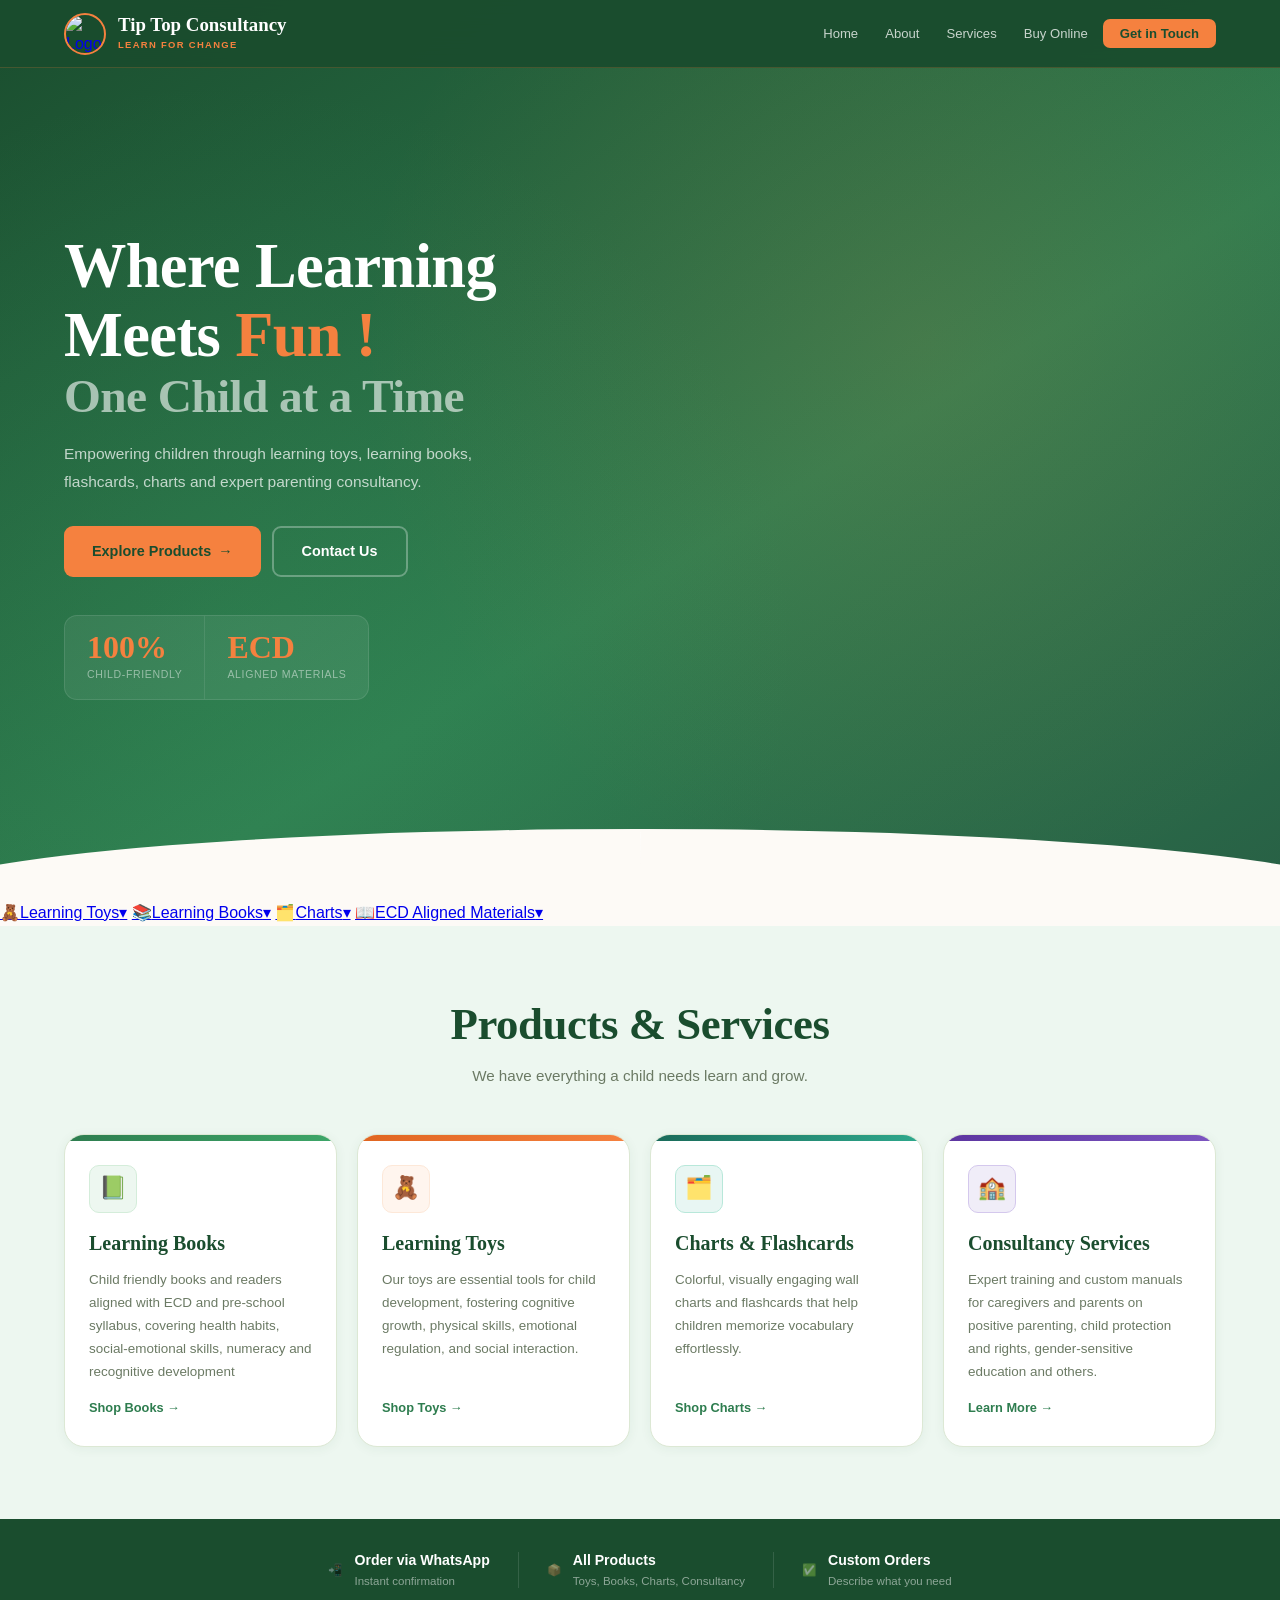
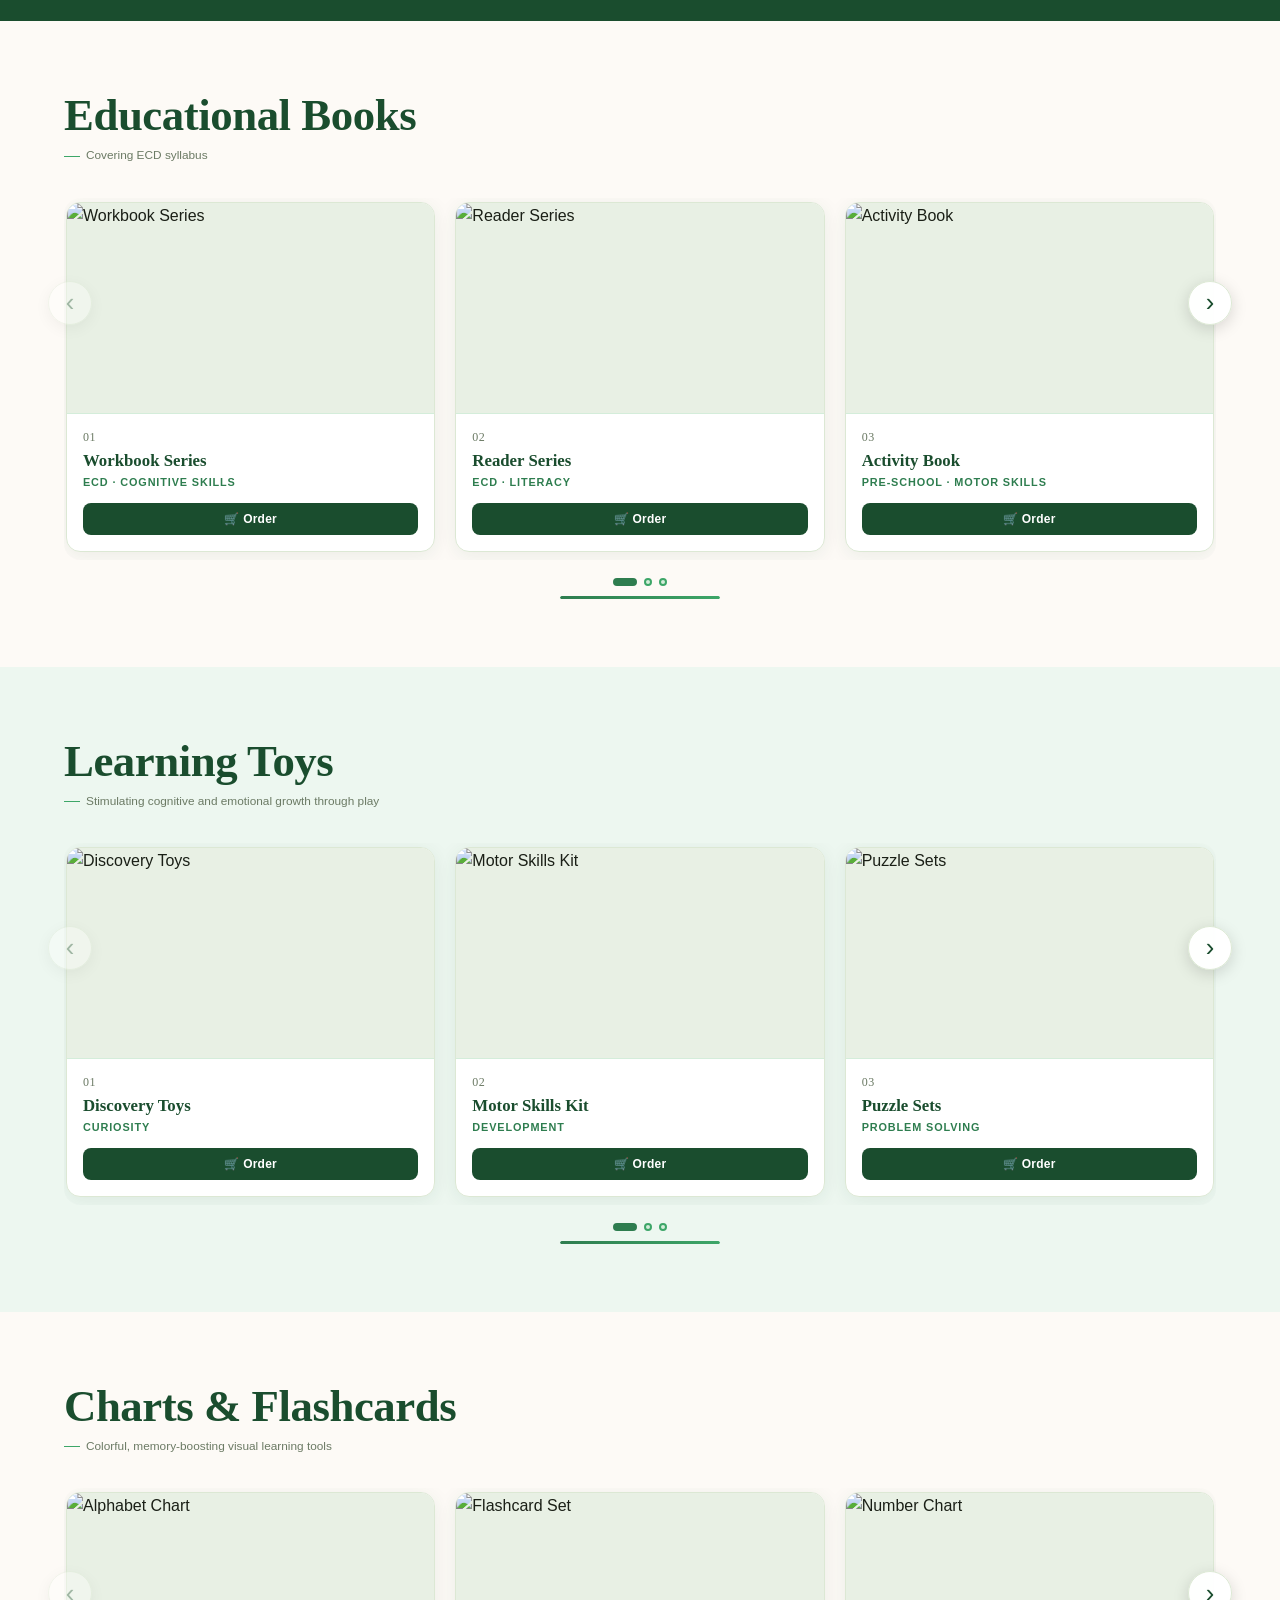
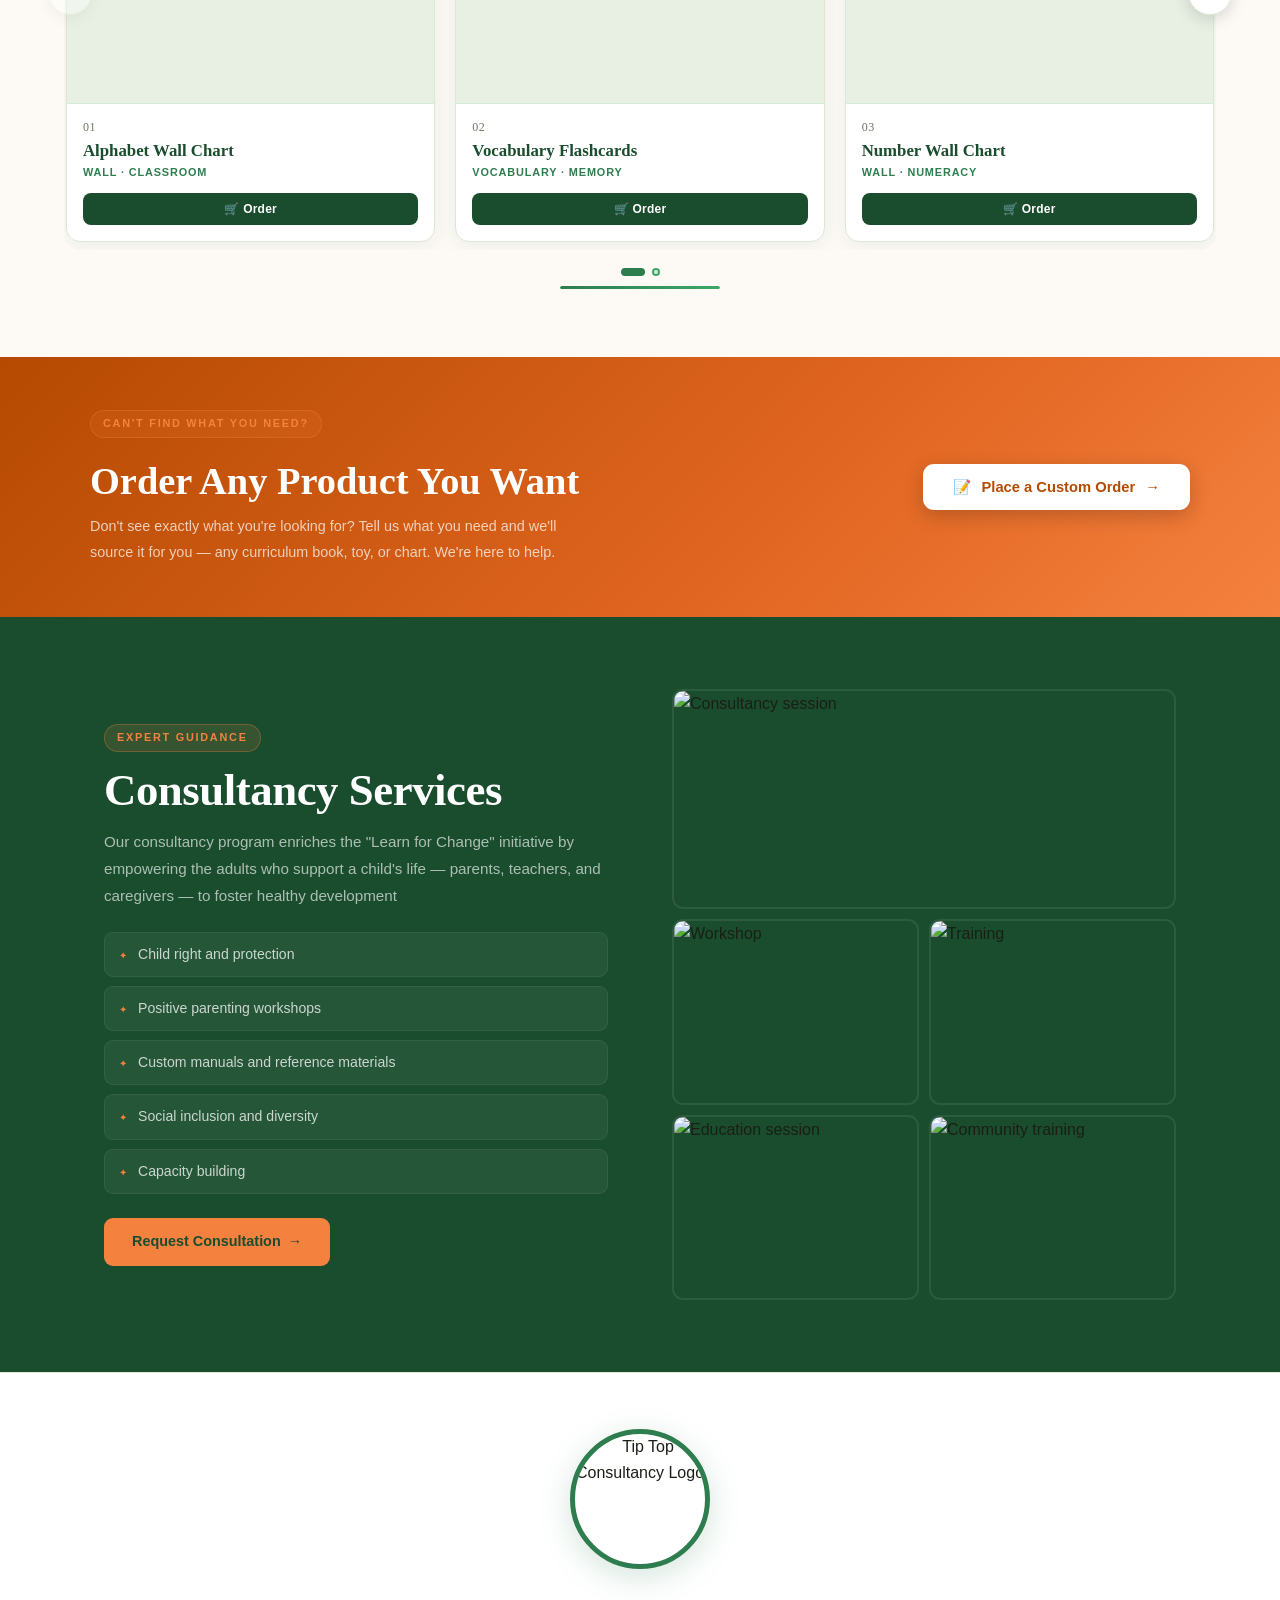
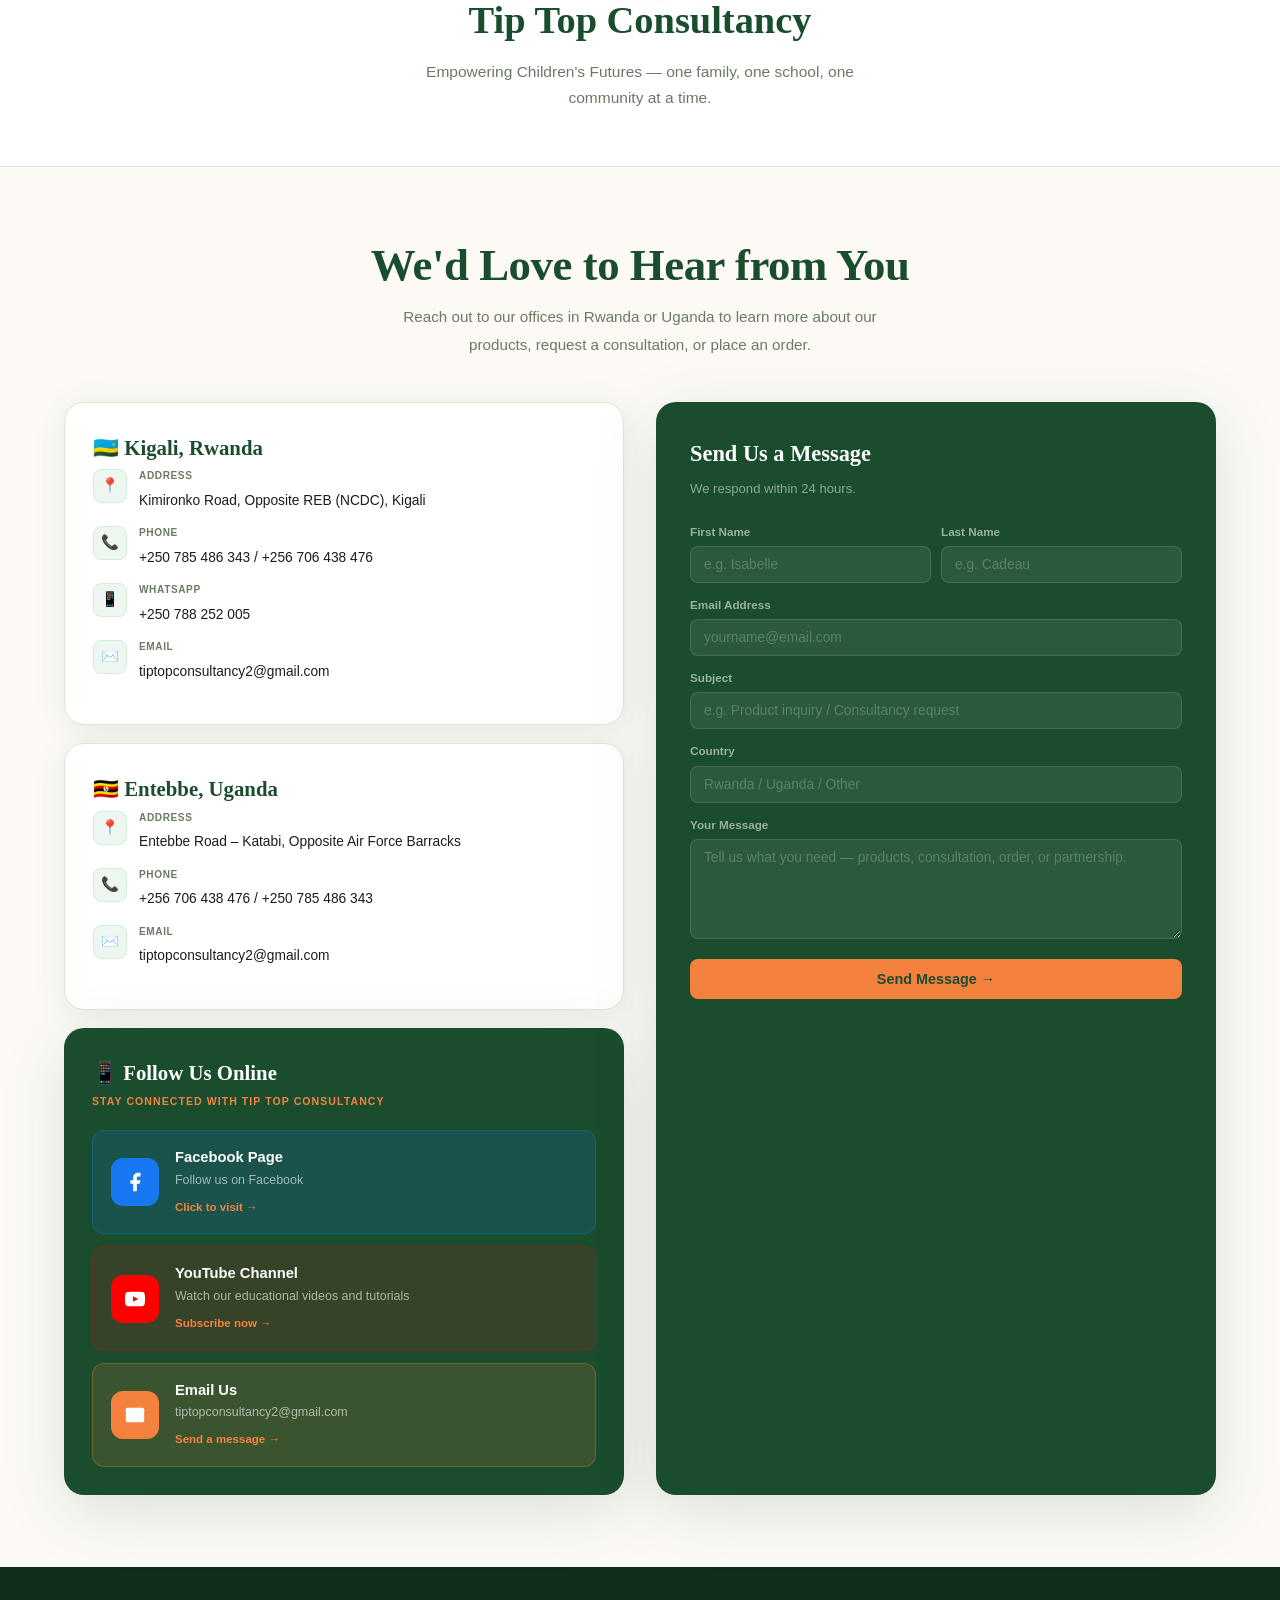
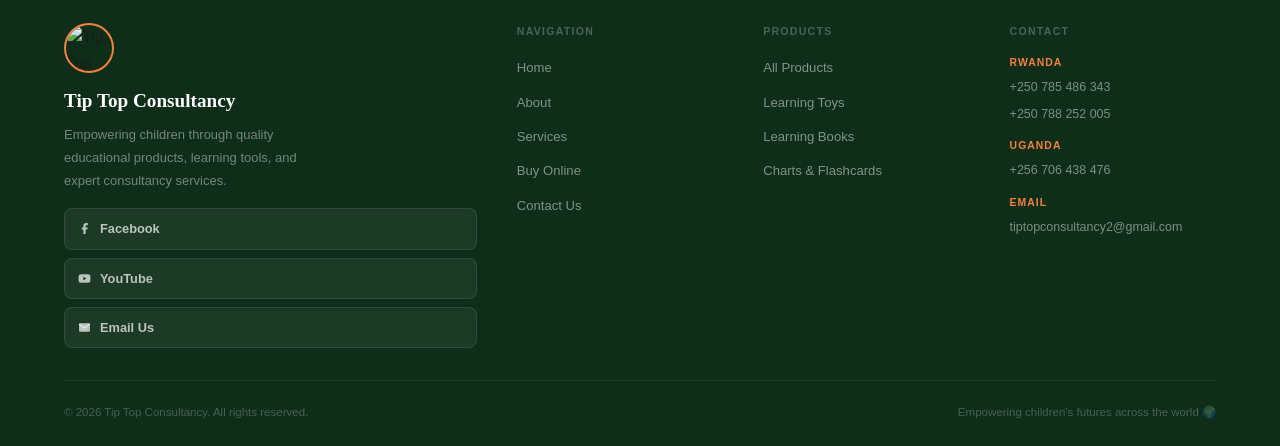
==== commit be099486: "adding facebook link" ====
--- a/index.html
+++ b/index.html
@@ -3,10 +3,10 @@
 <head>
 <meta charset="UTF-8"/>
 <meta name="viewport" content="width=device-width, initial-scale=1.0"/>
-<title>Tip Top Consultancy – Empowering Children's Futures</title>
+<title>Tip Top Consultancy – Learning for change</title>
 <link rel="preconnect" href="https://fonts.googleapis.com"/>
 <link rel="preconnect" href="https://fonts.gstatic.com" crossorigin/>
-<link href="https://fonts.googleapis.com/css2?family=Cormorant+Garamond:ital,wght@0,600;0,700;1,600&family=Plus+Jakarta+Sans:wght@300;400;500;600;700&display=swap" rel="stylesheet"/>
+<link href="https://fonts.googleapis.com/css2?family=Fredoka+One&family=Fredoka:wght@400;500;600;700&family=Nunito:wght@400;600;700;800&family=Poppins:wght@700&display=swap" rel="stylesheet"/>
 <link rel="stylesheet" href="style.css"/>
 </head>
 <body>
@@ -19,7 +19,6 @@
       <div class="order-preview">
         <div class="order-preview-img-wrap">
           <img id="modalProductImg" src="" alt=""/>
-          <div class="order-free-badge">🚚 Free Delivery</div>
         </div>
         <div class="order-preview-info">
           <span class="order-preview-cat" id="modalProductCat"></span>
@@ -27,7 +26,7 @@
           <p id="modalProductDesc"></p>
         </div>
         <div class="order-trust-row">
-          <div class="order-trust-item"><span>✅</span><span>Free Delivery</span></div>
+          <div class="order-trust-item"><span>✅</span><span>Delivery</span></div>
           <div class="order-trust-item"><span>📦</span><span>Fast Dispatch</span></div>
           <div class="order-trust-item"><span>💬</span><span>WhatsApp Support</span></div>
         </div>
@@ -37,7 +36,7 @@
           <div class="order-form-icon">🛒</div>
           <div>
             <h2 id="modalTitle">Place Your Order</h2>
-            <p>Fill in your details — we deliver to you free!</p>
+            <p>Fill in your details below to place your order.</p>
           </div>
         </div>
         <div class="order-form" id="orderForm">
@@ -126,17 +125,14 @@
     </div>
     <div>
       <div class="nav-brand-name">Tip Top Consultancy</div>
-      <span class="nav-brand-sub">Empowering Children's Futures</span>
+      <span class="nav-brand-sub">Learn for change</span>
     </div>
   </a>
   <ul class="nav-links">
     <li><a href="#home">Home</a></li>
-    <li><a href="#about">About</a></li>
+    <li><a href="about.html">About</a></li>
     <li><a href="#services">Services</a></li>
-    <li><a href="#gallery-books">Books</a></li>
-    <li><a href="#gallery-toys">Toys</a></li>
-    <li><a href="#gallery-charts">Charts</a></li>
-    <li><a href="#contact">Contact</a></li>
+    <li><a href="shop.html">Buy Online</a></li>
     <li><a href="#contact" class="nav-cta">Get in Touch</a></li>
   </ul>
   <button class="nav-toggle" id="navToggle" aria-label="Toggle menu">
@@ -146,12 +142,9 @@
 
 <div class="mobile-nav" id="mobileNav">
   <a href="#home">Home</a>
-  <a href="#about">About Us</a>
+  <a href="about.html">About</a>
   <a href="#services">Our Services</a>
-  <a href="#gallery-books">Educational Books</a>
-  <a href="#gallery-toys">Learning Toys</a>
-  <a href="#gallery-charts">Charts &amp; Flashcards</a>
-  <a href="#consultancy">Consultancy</a>
+  <a href="shop.html">Shop All Products</a>
   <a href="#contact">Contact Us</a>
 </div>
 
@@ -159,101 +152,46 @@
 <section class="hero" id="home">
   <div class="hero-inner">
     <div class="hero-content">
-      <div class="hero-badge"><span class="badge-dot"></span>Educational Excellence Since 2020</div>
       <h1 class="hero-title">
-        Shaping Bright<br/>Minds Across <em>Africa</em>
+        <span style="display:inline-block;white-space:nowrap">Where Learning</span><br/>Meets <em>Fun !</em>
         <span class="line2">One Child at a Time</span>
       </h1>
-      <p class="hero-desc">Tip Top Consultancy creates educational products and services that help children develop mental, social-emotional, and motor skills. Our child-friendly workbooks, readers, toys, and consultancy services deliver unparalleled learning outcomes to children and families.</p>
+      <p class="hero-desc">Empowering children through learning toys, learning books, flashcards, charts and expert <span class="consultancy">parenting consultancy.</span></p>
       <div class="hero-actions">
         <a href="#services" class="btn-primary">Explore Products <span class="btn-arrow">→</span></a>
         <a href="#contact" class="btn-outline">Contact Us</a>
       </div>
       <div class="hero-stats">
-        <div class="stat"><div class="stat-num">4+</div><div class="stat-label">Product Lines</div></div>
-        <div class="stat"><div class="stat-num">2</div><div class="stat-label">Countries</div></div>
         <div class="stat"><div class="stat-num">100%</div><div class="stat-label">Child-Friendly</div></div>
-        <div class="stat"><div class="stat-num">ECD</div><div class="stat-label">Aligned</div></div>
-      </div>
-    </div>
-    <div class="hero-visual">
-      <div class="hero-carousel" id="heroCarousel">
-        <div class="hero-carousel-track" id="heroTrack">
-          <div class="hero-carousel-slide"><img src="https://res.cloudinary.com/nrob/image/upload/f_auto,q_auto,w_500/v1685181320/tip%20top%20consultancy/books/rvys1wx2kkfhpd4tkihe.png" alt="Educational Book"/></div>
-          <div class="hero-carousel-slide"><img src="https://res.cloudinary.com/nrob/image/upload/f_auto,q_auto,w_500/v1685186676/tip%20top%20consultancy/toys/t78ldaralz1fa2epsjgy.jpg" alt="Learning Toy"/></div>
-          <div class="hero-carousel-slide"><img src="https://res.cloudinary.com/nrob/image/upload/f_auto,q_auto,w_500/v1685442504/tip%20top%20consultancy/charts/okpsomvbtfusxukiizua.jpg" alt="Wall Chart"/></div>
-          <div class="hero-carousel-slide"><img src="https://res.cloudinary.com/nrob/image/upload/f_auto,q_auto,w_500/v1685181319/tip%20top%20consultancy/books/ftvb6mp5kpweg12ryky6.png" alt="Educational Book"/></div>
-        </div>
-        <button class="hero-carousel-btn prev" id="heroPrev" aria-label="Previous">&#8249;</button>
-        <button class="hero-carousel-btn next" id="heroNext" aria-label="Next">&#8250;</button>
-        <div class="hero-carousel-dots" id="heroDots"></div>
-      </div>
-    </div>
-  </div>
-  <div class="hero-scroll"><span>Scroll</span><div class="scroll-line"></div></div>
-</section>
-
-<!-- MARQUEE -->
-<div class="marquee-wrap">
-  <div class="marquee-track">
-    <span>📚 Educational Books</span><span class="sep">✦</span>
-    <span>🧸 Learning Toys</span><span class="sep">✦</span>
-    <span>🗂️ Charts &amp; Flashcards</span><span class="sep">✦</span>
-    <span>🚚 Free Delivery</span><span class="sep">✦</span>
-    <span>🇷🇼 Rwanda</span><span class="sep">✦</span>
-    <span>🇺🇬 Uganda</span><span class="sep">✦</span>
-    <span>📖 ECD Aligned</span><span class="sep">✦</span>
-    <span>🌍 Learn for Change</span><span class="sep">✦</span>
-    <span>🏫 Schools &amp; NGOs</span><span class="sep">✦</span>
-    <span>📚 Educational Books</span><span class="sep">✦</span>
-    <span>🧸 Learning Toys</span><span class="sep">✦</span>
-    <span>🗂️ Charts &amp; Flashcards</span><span class="sep">✦</span>
-    <span>🚚 Free Delivery</span><span class="sep">✦</span>
-    <span>🇷🇼 Rwanda</span><span class="sep">✦</span>
-    <span>🇺🇬 Uganda</span><span class="sep">✦</span>
-    <span>📖 ECD Aligned</span><span class="sep">✦</span>
-    <span>🌍 Learn for Change</span><span class="sep">✦</span>
-    <span>🏫 Schools &amp; NGOs</span><span class="sep">✦</span>
-  </div>
+        <div class="stat"><div class="stat-num">ECD</div><div class="stat-label">Aligned Materials</div></div>
+      </div>
+    </div>
+  </div>
+  <div class="hero-scroll"><span></span><div class="scroll-line"></div></div>
+</section>
+
+<!-- CATEGORY BAR -->
+<div class="category-bar">
+  <nav class="category-nav">
+    <a href="#learning-toys" class="category-link"><span class="category-icon">🧸</span>Learning Toys<span class="category-arrow">▾</span></a>
+    <a href="#learning-books" class="category-link"><span class="category-icon">📚</span>Learning Books<span class="category-arrow">▾</span></a>
+    <a href="#charts" class="category-link"><span class="category-icon">🗂️</span>Charts<span class="category-arrow">▾</span></a>
+    <a href="#ecd-materials" class="category-link"><span class="category-icon">📖</span>ECD Aligned Materials<span class="category-arrow">▾</span></a>
+  </nav>
 </div>
-
-<!-- ABOUT -->
-<section id="about" class="about-bg">
-  <div class="about-grid">
-    <div class="about-img-wrap rv left">
-      <img class="about-img-main" src="https://res.cloudinary.com/nrob/image/upload/f_auto,q_auto,w_900/v1685187122/tip%20top%20consultancy/services/a1ob6vhsfiyrfxk6lrmh.jpg" alt="Tip Top Consultancy team" loading="lazy"/>
-      <div class="about-img-overlay"></div>
-      <div class="about-pill">🌍 Rwanda &amp; Uganda</div>
-      <div class="about-accent-card"><div class="big">2020</div><div class="small">Founded in East Africa</div></div>
-    </div>
-    <div class="about-body rv right">
-      <div class="tag">Who We Are</div>
-      <h2 class="sec-title">Dedicated to Children's Growth &amp; Development</h2>
-      <p class="sec-desc">Tip Top Consultancy is an educational products and services company operating across Rwanda and Uganda. We are passionate about empowering children with tools they need to thrive emotionally, intellectually, and socially.</p>
-      <p class="sec-desc" style="margin-top:10px">Our child-friendly workbooks, readers, toys, and consultancy services align with African ECD and pre-school national curricula — delivering unparalleled learning experiences to children and their families.</p>
-      <div class="about-values">
-        <div class="value-item"><div class="value-icon">📚</div><div class="value-text"><strong>Curriculum-Aligned</strong><p>Tailored to ECD syllabi across Africa.</p></div></div>
-        <div class="value-item"><div class="value-icon">🧠</div><div class="value-text"><strong>Holistic Learning</strong><p>Mental, social-emotional and motor skills.</p></div></div>
-        <div class="value-item"><div class="value-icon">🎨</div><div class="value-text"><strong>Creative &amp; Engaging</strong><p>Materials children genuinely love.</p></div></div>
-        <div class="value-item"><div class="value-icon">🤝</div><div class="value-text"><strong>Family-Centered</strong><p>Supporting parents, caregivers, teachers.</p></div></div>
-      </div>
-    </div>
-  </div>
-</section>
 
 <!-- SERVICES -->
 <section class="sec services-bg" id="services">
   <div class="sec-in">
     <div class="sec-hd c">
-      <div class="tag rv up">What We Offer</div>
-      <h2 class="sec-title rv up" data-delay="80">Our Products &amp; Services</h2>
-      <p class="sec-desc rv up" data-delay="160">Everything a child needs to learn, grow, and flourish — designed by education experts and loved by children across Africa.</p>
+      <h2 class="sec-title rv up" data-delay="80">Products &amp; Services</h2>
+      <p class="sec-desc rv up" data-delay="160">We have everything a child needs learn and grow.</p>
     </div>
     <div class="products-grid">
-      <div class="product-card rv up" data-delay="0"><div class="product-card-top"></div><div class="product-card-body"><div class="product-emoji-wrap">📗</div><h3>Educational Books</h3><p>Workbooks and readers aligned with ECD and pre-school syllabi, covering health, social skills, numeracy, and cognitive development.</p><a href="#gallery-books" class="product-card-link">View Books →</a></div></div>
-      <div class="product-card rv up" data-delay="90"><div class="product-card-top orange"></div><div class="product-card-body"><div class="product-emoji-wrap" style="background:var(--op);border-color:var(--ol)">🧸</div><h3>Learning Toys</h3><p>Research-backed toys that make learning through play natural. Stimulate curiosity and help children discover who they are through healthy play.</p><a href="#gallery-toys" class="product-card-link">View Toys →</a></div></div>
-      <div class="product-card rv up" data-delay="180"><div class="product-card-top teal"></div><div class="product-card-body"><div class="product-emoji-wrap" style="background:#e8f6f3;border-color:#b8e8da">🗂️</div><h3>Charts &amp; Flashcards</h3><p>Colorful, visually engaging wall charts and flashcards that help children memorize vocabulary effortlessly. Perfect for classroom and home use.</p><a href="#gallery-charts" class="product-card-link">View Charts →</a></div></div>
-      <div class="product-card rv up" data-delay="270"><div class="product-card-top purple"></div><div class="product-card-body"><div class="product-emoji-wrap" style="background:#f0edf8;border-color:#d4c8ed">🏫</div><h3>Consultancy Services</h3><p>Expert training and custom manuals for caregivers and parents on positive parenting, child protection, and gender-sensitive education.</p><a href="#consultancy" class="product-card-link">Learn More →</a></div></div>
+      <div class="product-card rv up" data-delay="0"><div class="product-card-top"></div><div class="product-card-body"><div class="product-emoji-wrap">📗</div><h3>Learning Books</h3><p>Child friendly books and readers aligned with ECD and pre-school syllabus, covering health habits, social-emotional skills, numeracy and recognitive development</p><a href="shop.html" class="product-card-link">Shop Books →</a></div></div>
+      <div class="product-card rv up" data-delay="90"><div class="product-card-top orange"></div><div class="product-card-body"><div class="product-emoji-wrap" style="background:var(--op);border-color:var(--ol)">🧸</div><h3>Learning Toys</h3><p>Our toys are essential tools for child development, fostering cognitive growth, physical skills, emotional regulation, and social interaction.</p><a href="shop.html" class="product-card-link">Shop Toys →</a></div></div>
+      <div class="product-card rv up" data-delay="180"><div class="product-card-top teal"></div><div class="product-card-body"><div class="product-emoji-wrap" style="background:#e8f6f3;border-color:#b8e8da">🗂️</div><h3>Charts &amp; Flashcards</h3><p>Colorful, visually engaging wall charts and flashcards that help children memorize vocabulary effortlessly.</p><a href="shop.html" class="product-card-link">Shop Charts →</a></div></div>
+      <div class="product-card rv up" data-delay="270"><div class="product-card-top purple"></div><div class="product-card-body"><div class="product-emoji-wrap" style="background:#f0edf8;border-color:#d4c8ed">🏫</div><h3>Consultancy Services</h3><p>Expert training and custom manuals for caregivers and parents on positive parenting, child protection and rights, gender-sensitive education and others.</p><a href="#consultancy" class="product-card-link">Learn More →</a></div></div>
     </div>
   </div>
 </section>
@@ -261,11 +199,9 @@
 <!-- DELIVERY BANNER -->
 <div class="delivery-banner">
   <div class="delivery-banner-inner rv up">
-    <div class="db-item"><span class="db-icon">🚚</span><div><strong>Free Delivery</strong><span>Rwanda &amp; Uganda</span></div></div>
-    <div class="db-divider"></div>
     <div class="db-item"><span class="db-icon">📲</span><div><strong>Order via WhatsApp</strong><span>Instant confirmation</span></div></div>
     <div class="db-divider"></div>
-    <div class="db-item"><span class="db-icon">📦</span><div><strong>All Products</strong><span>Books, Toys &amp; Charts</span></div></div>
+    <div class="db-item"><span class="db-icon">📦</span><div><strong>All Products</strong><span>Toys, Books, Charts, Consultancy</span></div></div>
     <div class="db-divider"></div>
     <div class="db-item"><span class="db-icon">✅</span><div><strong>Custom Orders</strong><span>Describe what you need</span></div></div>
   </div>
@@ -276,40 +212,39 @@
   <div class="gal-sec-wrap">
     <div class="gal-in">
       <div class="gal-hd rv up">
-        <div class="tag">Our Collection</div>
         <h2 class="sec-title" style="margin-bottom:0">Educational Books</h2>
-        <p class="gal-count">Covering ECD syllabus across multiple African curricula</p>
+        <p class="gal-count">Covering ECD syllabus</p>
       </div>
       <div class="card-slider" id="booksSlider">
         <div class="card-slider-viewport">
           <div class="card-slider-track" id="booksTrack">
             <div class="card-slide" data-src="https://res.cloudinary.com/nrob/image/upload/f_auto,q_auto,w_800/v1685181320/tip%20top%20consultancy/books/rvys1wx2kkfhpd4tkihe.png" data-name="Workbook Series" data-cat="Educational Books" data-desc="A comprehensive workbook series aligned with ECD and pre-school syllabi. Covers cognitive development, health activities, and social skills for young learners.">
               <div class="card-img-wrap"><img src="https://res.cloudinary.com/nrob/image/upload/f_auto,q_auto,w_600/v1685181320/tip%20top%20consultancy/books/rvys1wx2kkfhpd4tkihe.png" alt="Workbook Series" loading="lazy"/></div>
-              <div class="card-info"><span class="card-num">01</span><h4>Workbook Series</h4><span class="card-tag">ECD · Cognitive Skills</span><button class="card-order-btn" onclick="openOrder(this)">🛒 Order — Free Delivery</button></div>
+              <div class="card-info"><span class="card-num">01</span><h4>Workbook Series</h4><span class="card-tag">ECD · Cognitive Skills</span><button class="card-order-btn" onclick="openOrder(this)">🛒 Order</button></div>
             </div>
             <div class="card-slide" data-src="https://res.cloudinary.com/nrob/image/upload/f_auto,q_auto,w_800/v1685181319/tip%20top%20consultancy/books/ftvb6mp5kpweg12ryky6.png" data-name="Reader Series" data-cat="Educational Books" data-desc="Engaging reader books that build literacy skills step by step. Designed for early childhood with colourful illustrations and simple language.">
               <div class="card-img-wrap"><img src="https://res.cloudinary.com/nrob/image/upload/f_auto,q_auto,w_600/v1685181319/tip%20top%20consultancy/books/ftvb6mp5kpweg12ryky6.png" alt="Reader Series" loading="lazy"/></div>
-              <div class="card-info"><span class="card-num">02</span><h4>Reader Series</h4><span class="card-tag">ECD · Literacy</span><button class="card-order-btn" onclick="openOrder(this)">🛒 Order — Free Delivery</button></div>
+              <div class="card-info"><span class="card-num">02</span><h4>Reader Series</h4><span class="card-tag">ECD · Literacy</span><button class="card-order-btn" onclick="openOrder(this)">🛒 Order</button></div>
             </div>
             <div class="card-slide" data-src="https://res.cloudinary.com/nrob/image/upload/f_auto,q_auto,w_800/v1685181319/tip%20top%20consultancy/books/dbvgu6tjw8wcuavwlauq.png" data-name="Activity Book" data-cat="Educational Books" data-desc="Fun activity books that develop fine motor skills through drawing, tracing, and colouring. Perfect for pre-school children aged 3–6.">
               <div class="card-img-wrap"><img src="https://res.cloudinary.com/nrob/image/upload/f_auto,q_auto,w_600/v1685181319/tip%20top%20consultancy/books/dbvgu6tjw8wcuavwlauq.png" alt="Activity Book" loading="lazy"/></div>
-              <div class="card-info"><span class="card-num">03</span><h4>Activity Book</h4><span class="card-tag">Pre-school · Motor Skills</span><button class="card-order-btn" onclick="openOrder(this)">🛒 Order — Free Delivery</button></div>
-            </div>
-            <div class="card-slide" data-src="https://res.cloudinary.com/nrob/image/upload/f_auto,q_auto,w_800/v1685181318/tip%20top%20consultancy/books/rcb2ph1xemdfa4cb8fve.png" data-name="Health & Wellness Book" data-cat="Educational Books" data-desc="Teaches children about personal hygiene, healthy habits, emotions, and social skills in an age-appropriate, engaging way.">
-              <div class="card-img-wrap"><img src="https://res.cloudinary.com/nrob/image/upload/f_auto,q_auto,w_600/v1685181318/tip%20top%20consultancy/books/rcb2ph1xemdfa4cb8fve.png" alt="Health & Wellness" loading="lazy"/></div>
-              <div class="card-info"><span class="card-num">04</span><h4>Health &amp; Wellness</h4><span class="card-tag">ECD · Social Skills</span><button class="card-order-btn" onclick="openOrder(this)">🛒 Order — Free Delivery</button></div>
+              <div class="card-info"><span class="card-num">03</span><h4>Activity Book</h4><span class="card-tag">Pre-school · Motor Skills</span><button class="card-order-btn" onclick="openOrder(this)">🛒 Order</button></div>
+            </div>
+            <div class="card-slide" data-src="https://res.cloudinary.com/nrob/image/upload/f_auto,q_auto,w_800/v1685181318/tip%20top%20consultancy/books/rcb2ph1xemdfa4cb8fve.png" data-name="Health &amp; Wellness Book" data-cat="Educational Books" data-desc="Teaches children about personal hygiene, healthy habits, emotions, and social skills in an age-appropriate, engaging way.">
+              <div class="card-img-wrap"><img src="https://res.cloudinary.com/nrob/image/upload/f_auto,q_auto,w_600/v1685181318/tip%20top%20consultancy/books/rcb2ph1xemdfa4cb8fve.png" alt="Health &amp; Wellness" loading="lazy"/></div>
+              <div class="card-info"><span class="card-num">04</span><h4>Health &amp; Wellness</h4><span class="card-tag">ECD · Social Skills</span><button class="card-order-btn" onclick="openOrder(this)">🛒 Order</button></div>
             </div>
             <div class="card-slide" data-src="https://res.cloudinary.com/nrob/image/upload/f_auto,q_auto,w_800/v1685181318/tip%20top%20consultancy/books/u1to9rslqr6dfrheoatk.png" data-name="Numeracy Book" data-cat="Educational Books" data-desc="Makes numbers fun! Covers counting, basic arithmetic, shapes, and patterns for early childhood learners aligned with ECD mathematics curriculum.">
               <div class="card-img-wrap"><img src="https://res.cloudinary.com/nrob/image/upload/f_auto,q_auto,w_600/v1685181318/tip%20top%20consultancy/books/u1to9rslqr6dfrheoatk.png" alt="Numeracy Book" loading="lazy"/></div>
-              <div class="card-info"><span class="card-num">05</span><h4>Numeracy Book</h4><span class="card-tag">ECD · Mathematics</span><button class="card-order-btn" onclick="openOrder(this)">🛒 Order — Free Delivery</button></div>
+              <div class="card-info"><span class="card-num">05</span><h4>Numeracy Book</h4><span class="card-tag">ECD · Mathematics</span><button class="card-order-btn" onclick="openOrder(this)">🛒 Order</button></div>
             </div>
             <div class="card-slide" data-src="https://res.cloudinary.com/nrob/image/upload/f_auto,q_auto,w_800/v1685181319/tip%20top%20consultancy/books/cdmie2urpyzjh9b4lblq.png" data-name="Language Arts Book" data-cat="Educational Books" data-desc="Develops language skills including reading, writing, speaking, and listening. Builds vocabulary and expression for early learners.">
               <div class="card-img-wrap"><img src="https://res.cloudinary.com/nrob/image/upload/f_auto,q_auto,w_600/v1685181319/tip%20top%20consultancy/books/cdmie2urpyzjh9b4lblq.png" alt="Language Arts" loading="lazy"/></div>
-              <div class="card-info"><span class="card-num">06</span><h4>Language Arts</h4><span class="card-tag">ECD · Language</span><button class="card-order-btn" onclick="openOrder(this)">🛒 Order — Free Delivery</button></div>
+              <div class="card-info"><span class="card-num">06</span><h4>Language Arts</h4><span class="card-tag">ECD · Language</span><button class="card-order-btn" onclick="openOrder(this)">🛒 Order</button></div>
             </div>
             <div class="card-slide" data-src="https://res.cloudinary.com/nrob/image/upload/f_auto,q_auto,w_800/v1685181318/tip%20top%20consultancy/books/c7e9fm8v5jlr22kbdmjp.png" data-name="Science Book" data-cat="Educational Books" data-desc="Introduces young children to nature, animals, weather, and the human body through fun activities and colourful illustrations.">
               <div class="card-img-wrap"><img src="https://res.cloudinary.com/nrob/image/upload/f_auto,q_auto,w_600/v1685181318/tip%20top%20consultancy/books/c7e9fm8v5jlr22kbdmjp.png" alt="Science Book" loading="lazy"/></div>
-              <div class="card-info"><span class="card-num">07</span><h4>Science Book</h4><span class="card-tag">Pre-school · Science</span><button class="card-order-btn" onclick="openOrder(this)">🛒 Order — Free Delivery</button></div>
+              <div class="card-info"><span class="card-num">07</span><h4>Science Book</h4><span class="card-tag">Pre-school · Science</span><button class="card-order-btn" onclick="openOrder(this)">🛒 Order</button></div>
             </div>
           </div>
         </div>
@@ -326,7 +261,6 @@
   <div class="gal-sec-wrap alt">
     <div class="gal-in">
       <div class="gal-hd rv up">
-        <div class="tag or">Play &amp; Learn</div>
         <h2 class="sec-title" style="margin-bottom:0">Learning Toys</h2>
         <p class="gal-count">Stimulating cognitive and emotional growth through play</p>
       </div>
@@ -335,35 +269,35 @@
           <div class="card-slider-track" id="toysTrack">
             <div class="card-slide" data-src="https://res.cloudinary.com/nrob/image/upload/f_auto,q_auto,w_800/v1685186676/tip%20top%20consultancy/toys/t78ldaralz1fa2epsjgy.jpg" data-name="Discovery Toys" data-cat="Learning Toys" data-desc="Hands-on discovery toys that spark curiosity and exploration in children aged 3–6. Encourages asking questions and learning about the world.">
               <div class="card-img-wrap"><img src="https://res.cloudinary.com/nrob/image/upload/f_auto,q_auto,w_600/v1685186676/tip%20top%20consultancy/toys/t78ldaralz1fa2epsjgy.jpg" alt="Discovery Toys" loading="lazy"/></div>
-              <div class="card-info"><span class="card-num">01</span><h4>Discovery Toys</h4><span class="card-tag">Ages 3–6 · Curiosity</span><button class="card-order-btn" onclick="openOrder(this)">🛒 Order — Free Delivery</button></div>
+              <div class="card-info"><span class="card-num">01</span><h4>Discovery Toys</h4><span class="card-tag">Curiosity</span><button class="card-order-btn" onclick="openOrder(this)">🛒 Order</button></div>
             </div>
             <div class="card-slide" data-src="https://res.cloudinary.com/nrob/image/upload/f_auto,q_auto,w_800/v1685186676/tip%20top%20consultancy/toys/qyn3mf5iutez472ssaeo.jpg" data-name="Motor Skills Kit" data-cat="Learning Toys" data-desc="A carefully curated kit of toys designed to develop fine and gross motor skills in children aged 2–5. Ideal for home and classroom use.">
               <div class="card-img-wrap"><img src="https://res.cloudinary.com/nrob/image/upload/f_auto,q_auto,w_600/v1685186676/tip%20top%20consultancy/toys/qyn3mf5iutez472ssaeo.jpg" alt="Motor Skills Kit" loading="lazy"/></div>
-              <div class="card-info"><span class="card-num">02</span><h4>Motor Skills Kit</h4><span class="card-tag">Ages 2–5 · Development</span><button class="card-order-btn" onclick="openOrder(this)">🛒 Order — Free Delivery</button></div>
+              <div class="card-info"><span class="card-num">02</span><h4>Motor Skills Kit</h4><span class="card-tag">Development</span><button class="card-order-btn" onclick="openOrder(this)">🛒 Order</button></div>
             </div>
             <div class="card-slide" data-src="https://res.cloudinary.com/nrob/image/upload/f_auto,q_auto,w_800/v1685186677/tip%20top%20consultancy/toys/e4f0pzl16awjnawbuwhh.jpg" data-name="Puzzle Sets" data-cat="Learning Toys" data-desc="Age-appropriate puzzle sets that build problem-solving, spatial awareness, and patience. Available in different levels for ages 4–7.">
               <div class="card-img-wrap"><img src="https://res.cloudinary.com/nrob/image/upload/f_auto,q_auto,w_600/v1685186677/tip%20top%20consultancy/toys/e4f0pzl16awjnawbuwhh.jpg" alt="Puzzle Sets" loading="lazy"/></div>
-              <div class="card-info"><span class="card-num">03</span><h4>Puzzle Sets</h4><span class="card-tag">Ages 4–7 · Problem Solving</span><button class="card-order-btn" onclick="openOrder(this)">🛒 Order — Free Delivery</button></div>
+              <div class="card-info"><span class="card-num">03</span><h4>Puzzle Sets</h4><span class="card-tag">Problem Solving</span><button class="card-order-btn" onclick="openOrder(this)">🛒 Order</button></div>
             </div>
             <div class="card-slide" data-src="https://res.cloudinary.com/nrob/image/upload/f_auto,q_auto,w_800/v1685186676/tip%20top%20consultancy/toys/eayu9dyz5bhxuddlw5vg.jpg" data-name="Creative Play Set" data-cat="Learning Toys" data-desc="Unleashes creativity and self-expression in children aged 3–8. Art, craft, and role-play materials that make imagination come alive.">
               <div class="card-img-wrap"><img src="https://res.cloudinary.com/nrob/image/upload/f_auto,q_auto,w_600/v1685186676/tip%20top%20consultancy/toys/eayu9dyz5bhxuddlw5vg.jpg" alt="Creative Play" loading="lazy"/></div>
-              <div class="card-info"><span class="card-num">04</span><h4>Creative Play Set</h4><span class="card-tag">Ages 3–8 · Expression</span><button class="card-order-btn" onclick="openOrder(this)">🛒 Order — Free Delivery</button></div>
+              <div class="card-info"><span class="card-num">04</span><h4>Creative Play Set</h4><span class="card-tag">Expression</span><button class="card-order-btn" onclick="openOrder(this)">🛒 Order</button></div>
             </div>
             <div class="card-slide" data-src="https://res.cloudinary.com/nrob/image/upload/f_auto,q_auto,w_800/v1685186676/tip%20top%20consultancy/toys/klt6dzpdlar62vd44tw8.jpg" data-name="Block Sets" data-cat="Learning Toys" data-desc="Colourful building blocks that teach shapes, colours, counting, and spatial thinking. Durable and safe for children aged 2–6.">
               <div class="card-img-wrap"><img src="https://res.cloudinary.com/nrob/image/upload/f_auto,q_auto,w_600/v1685186676/tip%20top%20consultancy/toys/klt6dzpdlar62vd44tw8.jpg" alt="Block Sets" loading="lazy"/></div>
-              <div class="card-info"><span class="card-num">05</span><h4>Block Sets</h4><span class="card-tag">Ages 2–6 · Building</span><button class="card-order-btn" onclick="openOrder(this)">🛒 Order — Free Delivery</button></div>
+              <div class="card-info"><span class="card-num">05</span><h4>Block Sets</h4><span class="card-tag">Building</span><button class="card-order-btn" onclick="openOrder(this)">🛒 Order</button></div>
             </div>
             <div class="card-slide" data-src="https://res.cloudinary.com/nrob/image/upload/f_auto,q_auto,w_800/v1685186679/tip%20top%20consultancy/toys/oq2hvmbma0qsqq9yi3mq.jpg" data-name="Role Play Kit" data-cat="Learning Toys" data-desc="Encourages social development and empathy through imaginative role play. Includes props for various scenarios, ages 3–7.">
               <div class="card-img-wrap"><img src="https://res.cloudinary.com/nrob/image/upload/f_auto,q_auto,w_600/v1685186679/tip%20top%20consultancy/toys/oq2hvmbma0qsqq9yi3mq.jpg" alt="Role Play Kit" loading="lazy"/></div>
-              <div class="card-info"><span class="card-num">06</span><h4>Role Play Kit</h4><span class="card-tag">Ages 3–7 · Social Skills</span><button class="card-order-btn" onclick="openOrder(this)">🛒 Order — Free Delivery</button></div>
+              <div class="card-info"><span class="card-num">06</span><h4>Role Play Kit</h4><span class="card-tag">Social Skills</span><button class="card-order-btn" onclick="openOrder(this)">🛒 Order</button></div>
             </div>
             <div class="card-slide" data-src="https://res.cloudinary.com/nrob/image/upload/f_auto,q_auto,w_800/v1685186676/tip%20top%20consultancy/toys/iqakmn9gwlryi7khbqgx.jpg" data-name="Sensory Kit" data-cat="Learning Toys" data-desc="Sensory play materials that stimulate touch, sight, and sound. Ideal for early development stages and children aged 1–4.">
               <div class="card-img-wrap"><img src="https://res.cloudinary.com/nrob/image/upload/f_auto,q_auto,w_600/v1685186676/tip%20top%20consultancy/toys/iqakmn9gwlryi7khbqgx.jpg" alt="Sensory Kit" loading="lazy"/></div>
-              <div class="card-info"><span class="card-num">07</span><h4>Sensory Kit</h4><span class="card-tag">Ages 1–4 · Senses</span><button class="card-order-btn" onclick="openOrder(this)">🛒 Order — Free Delivery</button></div>
-            </div>
-            <div class="card-slide" data-src="https://res.cloudinary.com/nrob/image/upload/f_auto,q_auto,w_800/v1685186676/tip%20top%20consultancy/toys/iph239e4ijt4j4gv5qvb.jpg" data-name="Art & Craft Set" data-cat="Learning Toys" data-desc="A complete art and craft kit that develops creativity, patience, and fine motor skills. Safe, washable materials for ages 4–8.">
-              <div class="card-img-wrap"><img src="https://res.cloudinary.com/nrob/image/upload/f_auto,q_auto,w_600/v1685186676/tip%20top%20consultancy/toys/iph239e4ijt4j4gv5qvb.jpg" alt="Art & Craft" loading="lazy"/></div>
-              <div class="card-info"><span class="card-num">08</span><h4>Art &amp; Craft Set</h4><span class="card-tag">Ages 4–8 · Creativity</span><button class="card-order-btn" onclick="openOrder(this)">🛒 Order — Free Delivery</button></div>
+              <div class="card-info"><span class="card-num">07</span><h4>Sensory Kit</h4><span class="card-tag">Senses</span><button class="card-order-btn" onclick="openOrder(this)">🛒 Order</button></div>
+            </div>
+            <div class="card-slide" data-src="https://res.cloudinary.com/nrob/image/upload/f_auto,q_auto,w_800/v1685186676/tip%20top%20consultancy/toys/iph239e4ijt4j4gv5qvb.jpg" data-name="Art &amp; Craft Set" data-cat="Learning Toys" data-desc="A complete art and craft kit that develops creativity, patience, and fine motor skills. Safe, washable materials for ages 4–8.">
+              <div class="card-img-wrap"><img src="https://res.cloudinary.com/nrob/image/upload/f_auto,q_auto,w_600/v1685186676/tip%20top%20consultancy/toys/iph239e4ijt4j4gv5qvb.jpg" alt="Art &amp; Craft" loading="lazy"/></div>
+              <div class="card-info"><span class="card-num">08</span><h4>Art &amp; Craft Set</h4><span class="card-tag">Ages 4–8 · Creativity</span><button class="card-order-btn" onclick="openOrder(this)">🛒 Order</button></div>
             </div>
           </div>
         </div>
@@ -380,32 +314,31 @@
   <div class="gal-sec-wrap">
     <div class="gal-in">
       <div class="gal-hd rv up">
-        <div class="tag">Visual Learning</div>
         <h2 class="sec-title" style="margin-bottom:0">Charts &amp; Flashcards</h2>
         <p class="gal-count">Colorful, memory-boosting visual learning tools</p>
       </div>
       <div class="card-slider" id="chartsSlider">
         <div class="card-slider-viewport">
           <div class="card-slider-track" id="chartsTrack">
-            <div class="card-slide" data-src="https://res.cloudinary.com/nrob/image/upload/f_auto,q_auto,w_800/v1685442504/tip%20top%20consultancy/charts/okpsomvbtfusxukiizua.jpg" data-name="Alphabet Wall Chart" data-cat="Charts & Flashcards" data-desc="A large, colourful alphabet wall chart for classrooms and homes. Helps children learn letters and phonics through vibrant illustrations.">
+            <div class="card-slide" data-src="https://res.cloudinary.com/nrob/image/upload/f_auto,q_auto,w_800/v1685442504/tip%20top%20consultancy/charts/okpsomvbtfusxukiizua.jpg" data-name="Alphabet Wall Chart" data-cat="Charts &amp; Flashcards" data-desc="A large, colourful alphabet wall chart for classrooms and homes. Helps children learn letters and phonics through vibrant illustrations.">
               <div class="card-img-wrap"><img src="https://res.cloudinary.com/nrob/image/upload/f_auto,q_auto,w_600/v1685442504/tip%20top%20consultancy/charts/okpsomvbtfusxukiizua.jpg" alt="Alphabet Chart" loading="lazy"/></div>
-              <div class="card-info"><span class="card-num">01</span><h4>Alphabet Wall Chart</h4><span class="card-tag">Wall · Classroom</span><button class="card-order-btn" onclick="openOrder(this)">🛒 Order — Free Delivery</button></div>
-            </div>
-            <div class="card-slide" data-src="https://res.cloudinary.com/nrob/image/upload/f_auto,q_auto,w_800/v1685442503/tip%20top%20consultancy/charts/u3pxexlhciuws4bl4w8l.jpg" data-name="Vocabulary Flashcard Set" data-cat="Charts & Flashcards" data-desc="A rich set of vocabulary flashcards covering everyday objects, animals, food, and more. Perfect for building early language skills.">
+              <div class="card-info"><span class="card-num">01</span><h4>Alphabet Wall Chart</h4><span class="card-tag">Wall · Classroom</span><button class="card-order-btn" onclick="openOrder(this)">🛒 Order</button></div>
+            </div>
+            <div class="card-slide" data-src="https://res.cloudinary.com/nrob/image/upload/f_auto,q_auto,w_800/v1685442503/tip%20top%20consultancy/charts/u3pxexlhciuws4bl4w8l.jpg" data-name="Vocabulary Flashcard Set" data-cat="Charts &amp; Flashcards" data-desc="A rich set of vocabulary flashcards covering everyday objects, animals, food, and more. Perfect for building early language skills.">
               <div class="card-img-wrap"><img src="https://res.cloudinary.com/nrob/image/upload/f_auto,q_auto,w_600/v1685442503/tip%20top%20consultancy/charts/u3pxexlhciuws4bl4w8l.jpg" alt="Flashcard Set" loading="lazy"/></div>
-              <div class="card-info"><span class="card-num">02</span><h4>Vocabulary Flashcards</h4><span class="card-tag">Vocabulary · Memory</span><button class="card-order-btn" onclick="openOrder(this)">🛒 Order — Free Delivery</button></div>
-            </div>
-            <div class="card-slide" data-src="https://res.cloudinary.com/nrob/image/upload/f_auto,q_auto,w_800/v1685442504/tip%20top%20consultancy/charts/iru7ewnnvvnciymkwz6z.jpg" data-name="Number Wall Chart" data-cat="Charts & Flashcards" data-desc="A vibrant number chart for classroom walls. Makes counting and number recognition fun and visual for young learners.">
+              <div class="card-info"><span class="card-num">02</span><h4>Vocabulary Flashcards</h4><span class="card-tag">Vocabulary · Memory</span><button class="card-order-btn" onclick="openOrder(this)">🛒 Order</button></div>
+            </div>
+            <div class="card-slide" data-src="https://res.cloudinary.com/nrob/image/upload/f_auto,q_auto,w_800/v1685442504/tip%20top%20consultancy/charts/iru7ewnnvvnciymkwz6z.jpg" data-name="Number Wall Chart" data-cat="Charts &amp; Flashcards" data-desc="A vibrant number chart for classroom walls. Makes counting and number recognition fun and visual for young learners.">
               <div class="card-img-wrap"><img src="https://res.cloudinary.com/nrob/image/upload/f_auto,q_auto,w_600/v1685442504/tip%20top%20consultancy/charts/iru7ewnnvvnciymkwz6z.jpg" alt="Number Chart" loading="lazy"/></div>
-              <div class="card-info"><span class="card-num">03</span><h4>Number Wall Chart</h4><span class="card-tag">Wall · Numeracy</span><button class="card-order-btn" onclick="openOrder(this)">🛒 Order — Free Delivery</button></div>
-            </div>
-            <div class="card-slide" data-src="https://res.cloudinary.com/nrob/image/upload/f_auto,q_auto,w_800/v1685442504/tip%20top%20consultancy/charts/pp3efjq7jmvoyrxfupqv.jpg" data-name="Science Wall Chart" data-cat="Charts & Flashcards" data-desc="Introduces science topics — human body, plants, animals, solar system — through eye-catching wall charts for young explorers.">
+              <div class="card-info"><span class="card-num">03</span><h4>Number Wall Chart</h4><span class="card-tag">Wall · Numeracy</span><button class="card-order-btn" onclick="openOrder(this)">🛒 Order</button></div>
+            </div>
+            <div class="card-slide" data-src="https://res.cloudinary.com/nrob/image/upload/f_auto,q_auto,w_800/v1685442504/tip%20top%20consultancy/charts/pp3efjq7jmvoyrxfupqv.jpg" data-name="Science Wall Chart" data-cat="Charts &amp; Flashcards" data-desc="Introduces science topics — human body, plants, animals, solar system — through eye-catching wall charts for young explorers.">
               <div class="card-img-wrap"><img src="https://res.cloudinary.com/nrob/image/upload/f_auto,q_auto,w_600/v1685442504/tip%20top%20consultancy/charts/pp3efjq7jmvoyrxfupqv.jpg" alt="Science Chart" loading="lazy"/></div>
-              <div class="card-info"><span class="card-num">04</span><h4>Science Wall Chart</h4><span class="card-tag">Wall · Knowledge</span><button class="card-order-btn" onclick="openOrder(this)">🛒 Order — Free Delivery</button></div>
-            </div>
-            <div class="card-slide" data-src="https://res.cloudinary.com/nrob/image/upload/f_auto,q_auto,w_800/v1685442503/tip%20top%20consultancy/charts/tj3cdqve1zeechfe2h3e.jpg" data-name="Flashcard Collection" data-cat="Charts & Flashcards" data-desc="A complete collection of flashcards covering letters, numbers, shapes, colours, and more. A must-have for every classroom.">
+              <div class="card-info"><span class="card-num">04</span><h4>Science Wall Chart</h4><span class="card-tag">Wall · Knowledge</span><button class="card-order-btn" onclick="openOrder(this)">🛒 Order</button></div>
+            </div>
+            <div class="card-slide" data-src="https://res.cloudinary.com/nrob/image/upload/f_auto,q_auto,w_800/v1685442503/tip%20top%20consultancy/charts/tj3cdqve1zeechfe2h3e.jpg" data-name="Flashcard Collection" data-cat="Charts &amp; Flashcards" data-desc="A complete collection of flashcards covering letters, numbers, shapes, colours, and more. A must-have for every classroom.">
               <div class="card-img-wrap"><img src="https://res.cloudinary.com/nrob/image/upload/f_auto,q_auto,w_600/v1685442503/tip%20top%20consultancy/charts/tj3cdqve1zeechfe2h3e.jpg" alt="Flashcard Collection" loading="lazy"/></div>
-              <div class="card-info"><span class="card-num">05</span><h4>Flashcard Collection</h4><span class="card-tag">Classroom · Learning</span><button class="card-order-btn" onclick="openOrder(this)">🛒 Order — Free Delivery</button></div>
+              <div class="card-info"><span class="card-num">05</span><h4>Flashcard Collection</h4><span class="card-tag">Classroom · Learning</span><button class="card-order-btn" onclick="openOrder(this)">🛒 Order</button></div>
             </div>
           </div>
         </div>
@@ -437,16 +370,15 @@
     <div class="rv left">
       <div class="tag">Expert Guidance</div>
       <h2 class="sec-title">Consultancy Services</h2>
-      <p class="sec-desc">Our consultancy program enriches the "Learn for Change" initiative by empowering the adults in a child's life — parents, caregivers, and teachers alike.</p>
+      <p class="sec-desc">Our consultancy program enriches the "Learn for Change" initiative by empowering the adults who support a child's life — parents, teachers, and caregivers — to foster healthy <span class="centered-word">development</span></p>
       <ul class="consult-list">
-        <li>Positive parenting training and interactive workshops</li>
-        <li>Child protection frameworks and community awareness</li>
-        <li>Social inclusion and diversity-sensitive education</li>
-        <li>Gender-sensitive curriculum guidance for educators</li>
-        <li>Custom manuals and reference materials for schools</li>
-        <li>Institutional capacity building for NGOs and schools</li>
+        <li>Child right and protection</li>
+        <li>Positive parenting workshops</li>
+        <li>Custom manuals and reference materials</li>
+        <li>Social inclusion and diversity</li>
+        <li>Capacity building</li>
       </ul>
-      <a href="#contact" class="btn-primary" style="margin-top:28px;display:inline-flex">Request Consultation <span class="btn-arrow">→</span></a>
+      <a href="#contact" class="btn-primary" style="margin-top:24px;display:inline-flex">Request Consultation <span class="btn-arrow">→</span></a>
     </div>
     <div class="consult-gallery rv right">
       <img src="https://res.cloudinary.com/nrob/image/upload/f_auto,q_auto,w_700/v1685187122/tip%20top%20consultancy/services/a1ob6vhsfiyrfxk6lrmh.jpg" alt="Consultancy session" loading="lazy"/>
@@ -462,28 +394,27 @@
 <section class="brand-section rv up">
   <img class="brand-logo-big" src="https://res.cloudinary.com/nrob/image/upload/f_auto,q_auto,w_280/v1685521829/tip%20top%20consultancy/zmyn7wtr7yauhd8f1bow.jpg" alt="Tip Top Consultancy Logo" width="140" height="140" loading="lazy"/>
   <div class="brand-name-big">Tip Top Consultancy</div>
-  <p class="brand-tagline">Empowering Children's Futures across Africa — one family, one school, one community at a time.</p>
+  <p class="brand-tagline">Empowering Children's Futures — one family, one school, one community at a time.</p>
 </section>
 
 <!-- CONTACT -->
 <section class="sec contact-bg" id="contact">
   <div class="sec-in">
     <div class="sec-hd c">
-      <div class="tag rv up">Get In Touch</div>
       <h2 class="sec-title rv up" data-delay="80">We'd Love to Hear from You</h2>
       <p class="sec-desc rv up" data-delay="160">Reach out to our offices in Rwanda or Uganda to learn more about our products, request a consultation, or place an order.</p>
     </div>
     <div class="contact-grid">
       <div class="rv left">
         <div class="contact-card">
-          <h3>🇷🇼 Kigali, Rwanda</h3><span class="sub">East Africa Office</span>
+          <h3>🇷🇼 Kigali, Rwanda</h3>
           <div class="contact-row"><div class="contact-icon">📍</div><div class="contact-info"><strong>Address</strong><span>Kimironko Road, Opposite REB (NCDC), Kigali</span></div></div>
           <div class="contact-row"><div class="contact-icon">📞</div><div class="contact-info"><strong>Phone</strong><span>+250 785 486 343 / +256 706 438 476</span></div></div>
           <div class="contact-row"><div class="contact-icon">📱</div><div class="contact-info"><strong>WhatsApp</strong><span>+250 788 252 005</span></div></div>
           <div class="contact-row"><div class="contact-icon">✉️</div><div class="contact-info"><strong>Email</strong><span>tiptopconsultancy2@gmail.com</span></div></div>
         </div>
         <div class="contact-card">
-          <h3>🇺🇬 Entebbe, Uganda</h3><span class="sub">Main Office</span>
+          <h3>🇺🇬 Entebbe, Uganda</h3>
           <div class="contact-row"><div class="contact-icon">📍</div><div class="contact-info"><strong>Address</strong><span>Entebbe Road – Katabi, Opposite Air Force Barracks</span></div></div>
           <div class="contact-row"><div class="contact-icon">📞</div><div class="contact-info"><strong>Phone</strong><span>+256 706 438 476 / +250 785 486 343</span></div></div>
           <div class="contact-row"><div class="contact-icon">✉️</div><div class="contact-info"><strong>Email</strong><span>tiptopconsultancy2@gmail.com</span></div></div>
@@ -491,9 +422,9 @@
         <div class="social-card">
           <h3>📱 Follow Us Online</h3><span class="sub">Stay connected with Tip Top Consultancy</span>
           <div class="social-links-big">
-            <a href="https://www.facebook.com/groups/1855516344772249/?ref=share" target="_blank" rel="noopener" class="social-link-big facebook">
+            <a href="https://web.facebook.com/profile.php?id=61574305661371" target="_blank" rel="noopener" class="social-link-big facebook">
               <div class="social-icon-big"><svg width="22" height="22" fill="currentColor" viewBox="0 0 24 24"><path d="M18 2h-3a5 5 0 00-5 5v3H7v4h3v8h4v-8h3l1-4h-4V7a1 1 0 011-1h3z"/></svg></div>
-              <div class="social-info-big"><strong>Facebook Group</strong><span>Join our community of educators and parents</span><em>Click to visit →</em></div>
+              <div class="social-info-big"><strong>Facebook Page</strong><span>Follow us on Facebook</span><em>Click to visit →</em></div>
             </a>
             <a href="https://www.youtube.com/@tiptopbooks1400" target="_blank" rel="noopener" class="social-link-big youtube">
               <div class="social-icon-big"><svg width="22" height="22" fill="currentColor" viewBox="0 0 24 24"><path d="M22.54 6.42a2.78 2.78 0 00-1.95-1.96C18.88 4 12 4 12 4s-6.88 0-8.59.46A2.78 2.78 0 001.46 6.42 29 29 0 001 12a29 29 0 00.46 5.58 2.78 2.78 0 001.95 1.96C5.12 20 12 20 12 20s6.88 0 8.59-.46a2.78 2.78 0 001.95-1.96A29 29 0 0023 12a29 29 0 00-.46-5.58zM9.75 15.02V8.98L15.5 12l-5.75 3.02z"/></svg></div>
@@ -516,7 +447,7 @@
         <div class="form-group"><label>Email Address</label><input type="email" placeholder="yourname@email.com"/></div>
         <div class="form-group"><label>Subject</label><input type="text" placeholder="e.g. Product inquiry / Consultancy request"/></div>
         <div class="form-group"><label>Country</label><input type="text" placeholder="Rwanda / Uganda / Other"/></div>
-        <div class="form-group"><label>Your Message</label><textarea placeholder="Tell us what you need — products, consultation, order, or partnership…"></textarea></div>
+        <div class="form-group"><label>Your Message</label><textarea placeholder="Tell us what you need — products, consultation, order, or partnership."></textarea></div>
         <button class="btn-form">Send Message →</button>
       </div>
     </div>
@@ -530,15 +461,15 @@
       <div>
         <img class="footer-logo" src="https://res.cloudinary.com/nrob/image/upload/f_auto,q_auto,w_100/v1685521829/tip%20top%20consultancy/zmyn7wtr7yauhd8f1bow.jpg" alt="Tip Top Consultancy" width="50" height="50" loading="lazy"/>
         <div class="footer-brand-name">Tip Top Consultancy</div>
-        <p class="footer-brand-desc">Empowering children across Africa through quality educational products, learning tools, and expert consultancy services since 2020.</p>
+        <p class="footer-brand-desc">Empowering children through quality educational products, learning tools, and expert consultancy services.</p>
         <div class="social-links-footer">
-          <a href="https://www.facebook.com/groups/1855516344772249/?ref=share" class="social-link-footer" target="_blank" rel="noopener"><svg width="13" height="13" fill="currentColor" viewBox="0 0 24 24"><path d="M18 2h-3a5 5 0 00-5 5v3H7v4h3v8h4v-8h3l1-4h-4V7a1 1 0 011-1h3z"/></svg><span>Facebook</span></a>
+          <a href="https://web.facebook.com/profile.php?id=61574305661371" class="social-link-footer" target="_blank" rel="noopener"><svg width="13" height="13" fill="currentColor" viewBox="0 0 24 24"><path d="M18 2h-3a5 5 0 00-5 5v3H7v4h3v8h4v-8h3l1-4h-4V7a1 1 0 011-1h3z"/></svg><span>Facebook</span></a>
           <a href="https://www.youtube.com/@tiptopbooks1400" class="social-link-footer" target="_blank" rel="noopener"><svg width="13" height="13" fill="currentColor" viewBox="0 0 24 24"><path d="M22.54 6.42a2.78 2.78 0 00-1.95-1.96C18.88 4 12 4 12 4s-6.88 0-8.59.46A2.78 2.78 0 001.46 6.42 29 29 0 001 12a29 29 0 00.46 5.58 2.78 2.78 0 001.95 1.96C5.12 20 12 20 12 20s6.88 0 8.59-.46a2.78 2.78 0 001.95-1.96A29 29 0 0023 12a29 29 0 00-.46-5.58zM9.75 15.02V8.98L15.5 12l-5.75 3.02z"/></svg><span>YouTube</span></a>
           <a href="mailto:tiptopconsultancy2@gmail.com" class="social-link-footer"><svg width="13" height="13" fill="currentColor" viewBox="0 0 24 24"><path d="M4 4h16c1.1 0 2 .9 2 2v12c0 1.1-.9 2-2 2H4c-1.1 0-2-.9-2-2V6c0-1.1.9-2 2-2z"/><polyline points="22,6 12,13 2,6" fill="none" stroke="currentColor" stroke-width="2"/></svg><span>Email Us</span></a>
         </div>
       </div>
-      <div class="footer-col"><h4>Navigation</h4><ul><li><a href="#home">Home</a></li><li><a href="#about">About Us</a></li><li><a href="#services">Services</a></li><li><a href="#gallery-books">Our Books</a></li><li><a href="#gallery-toys">Our Toys</a></li><li><a href="#gallery-charts">Charts &amp; Flashcards</a></li><li><a href="#contact">Contact Us</a></li></ul></div>
-      <div class="footer-col"><h4>Products</h4><ul><li><a href="#gallery-books">Educational Books</a></li><li><a href="#gallery-toys">Learning Toys</a></li><li><a href="#gallery-charts">Wall Charts</a></li><li><a href="#gallery-charts">Flashcards</a></li><li><a href="#consultancy">Consultancy</a></li></ul></div>
+      <div class="footer-col"><h4>Navigation</h4><ul><li><a href="#home">Home</a></li><li><a href="about.html">About</a></li><li><a href="#services">Services</a></li><li><a href="shop.html">Buy Online</a></li><li><a href="#contact">Contact Us</a></li></ul></div>
+      <div class="footer-col"><h4>Products</h4><ul><li><a href="shop.html">All Products</a></li><li><a href="shop.html">Learning Toys</a></li><li><a href="shop.html">Learning Books</a></li><li><a href="shop.html">Charts &amp; Flashcards</a></li></ul></div>
       <div class="footer-col"><h4>Contact</h4>
         <div class="footer-contact-item"><strong>Rwanda</strong><span>+250 785 486 343<br/>+250 788 252 005</span></div>
         <div class="footer-contact-item"><strong>Uganda</strong><span>+256 706 438 476</span></div>
@@ -547,7 +478,7 @@
     </div>
     <div class="footer-bottom">
       <p class="footer-copy">© 2026 Tip Top Consultancy. All rights reserved.</p>
-      <p class="footer-copy">Empowering children's futures across Africa 🌍</p>
+      <p class="footer-copy">Empowering children's futures across the world 🌍</p>
     </div>
   </div>
 </footer>
